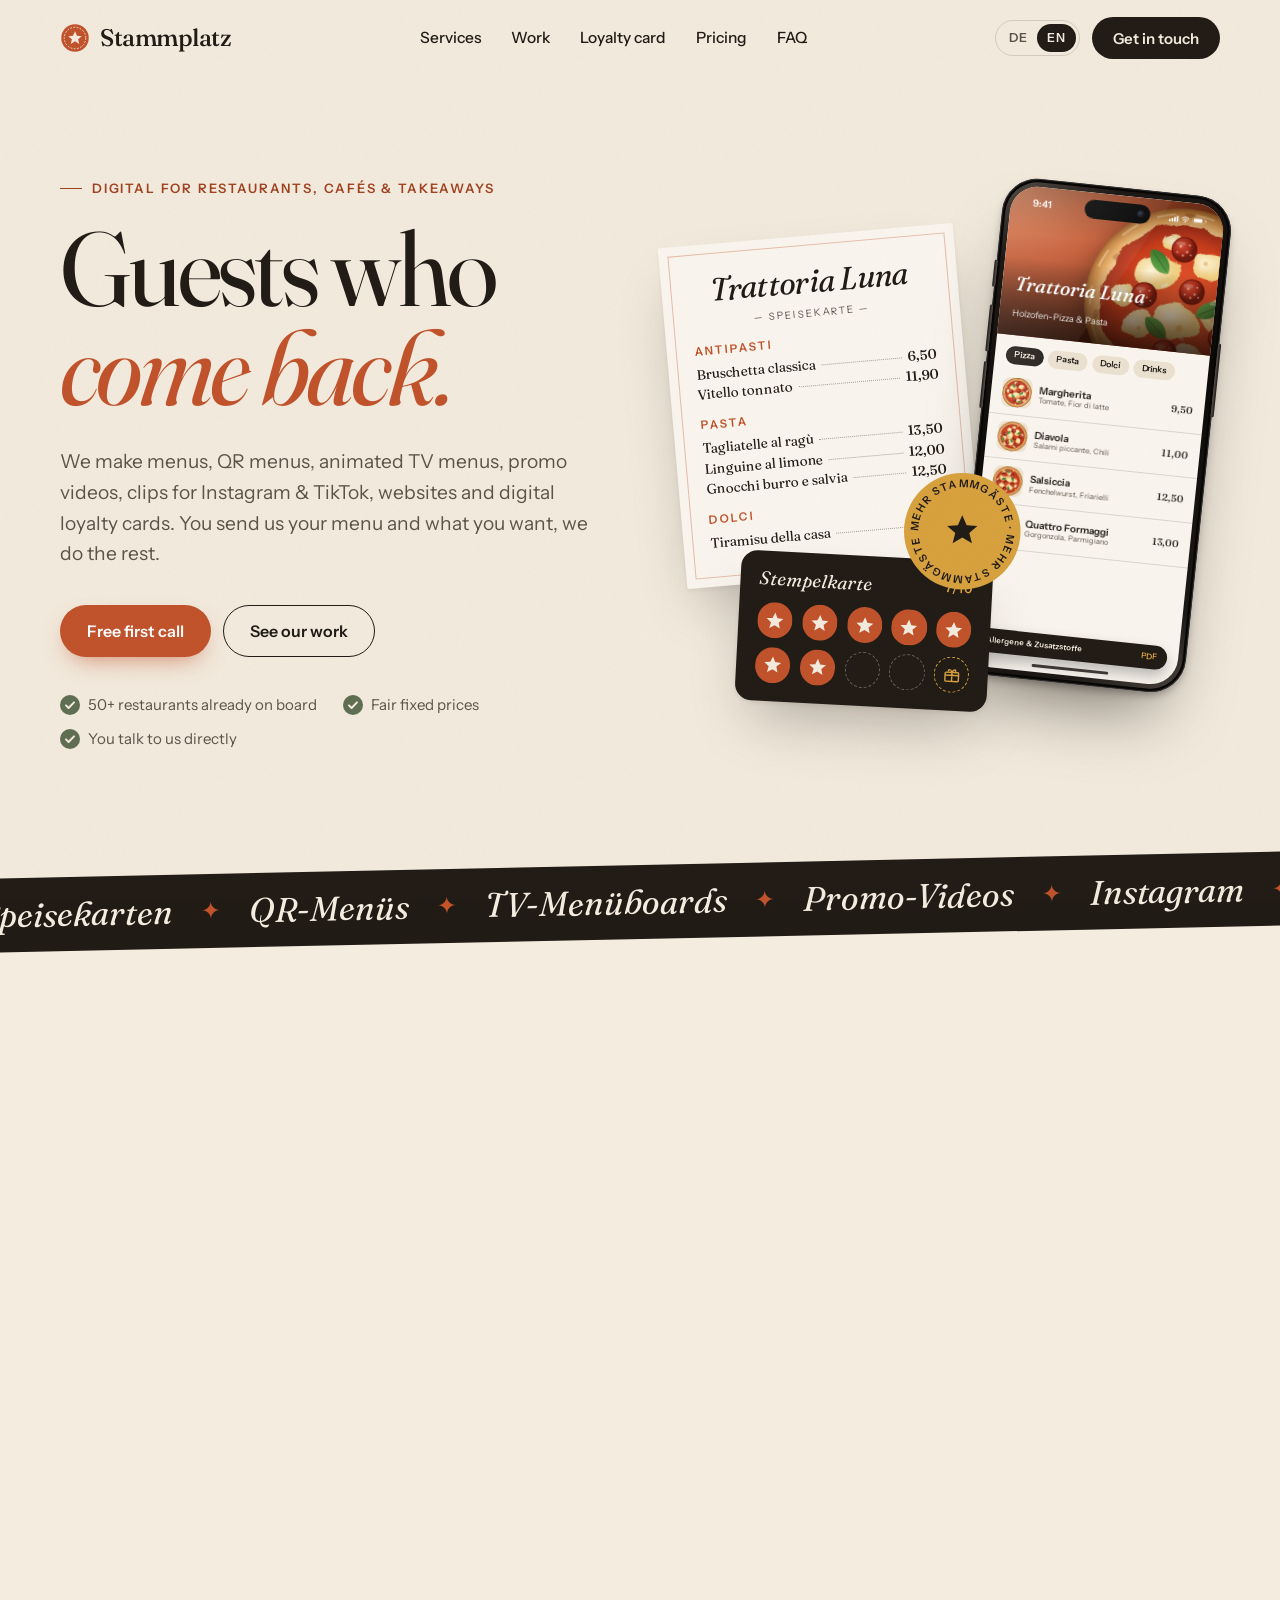
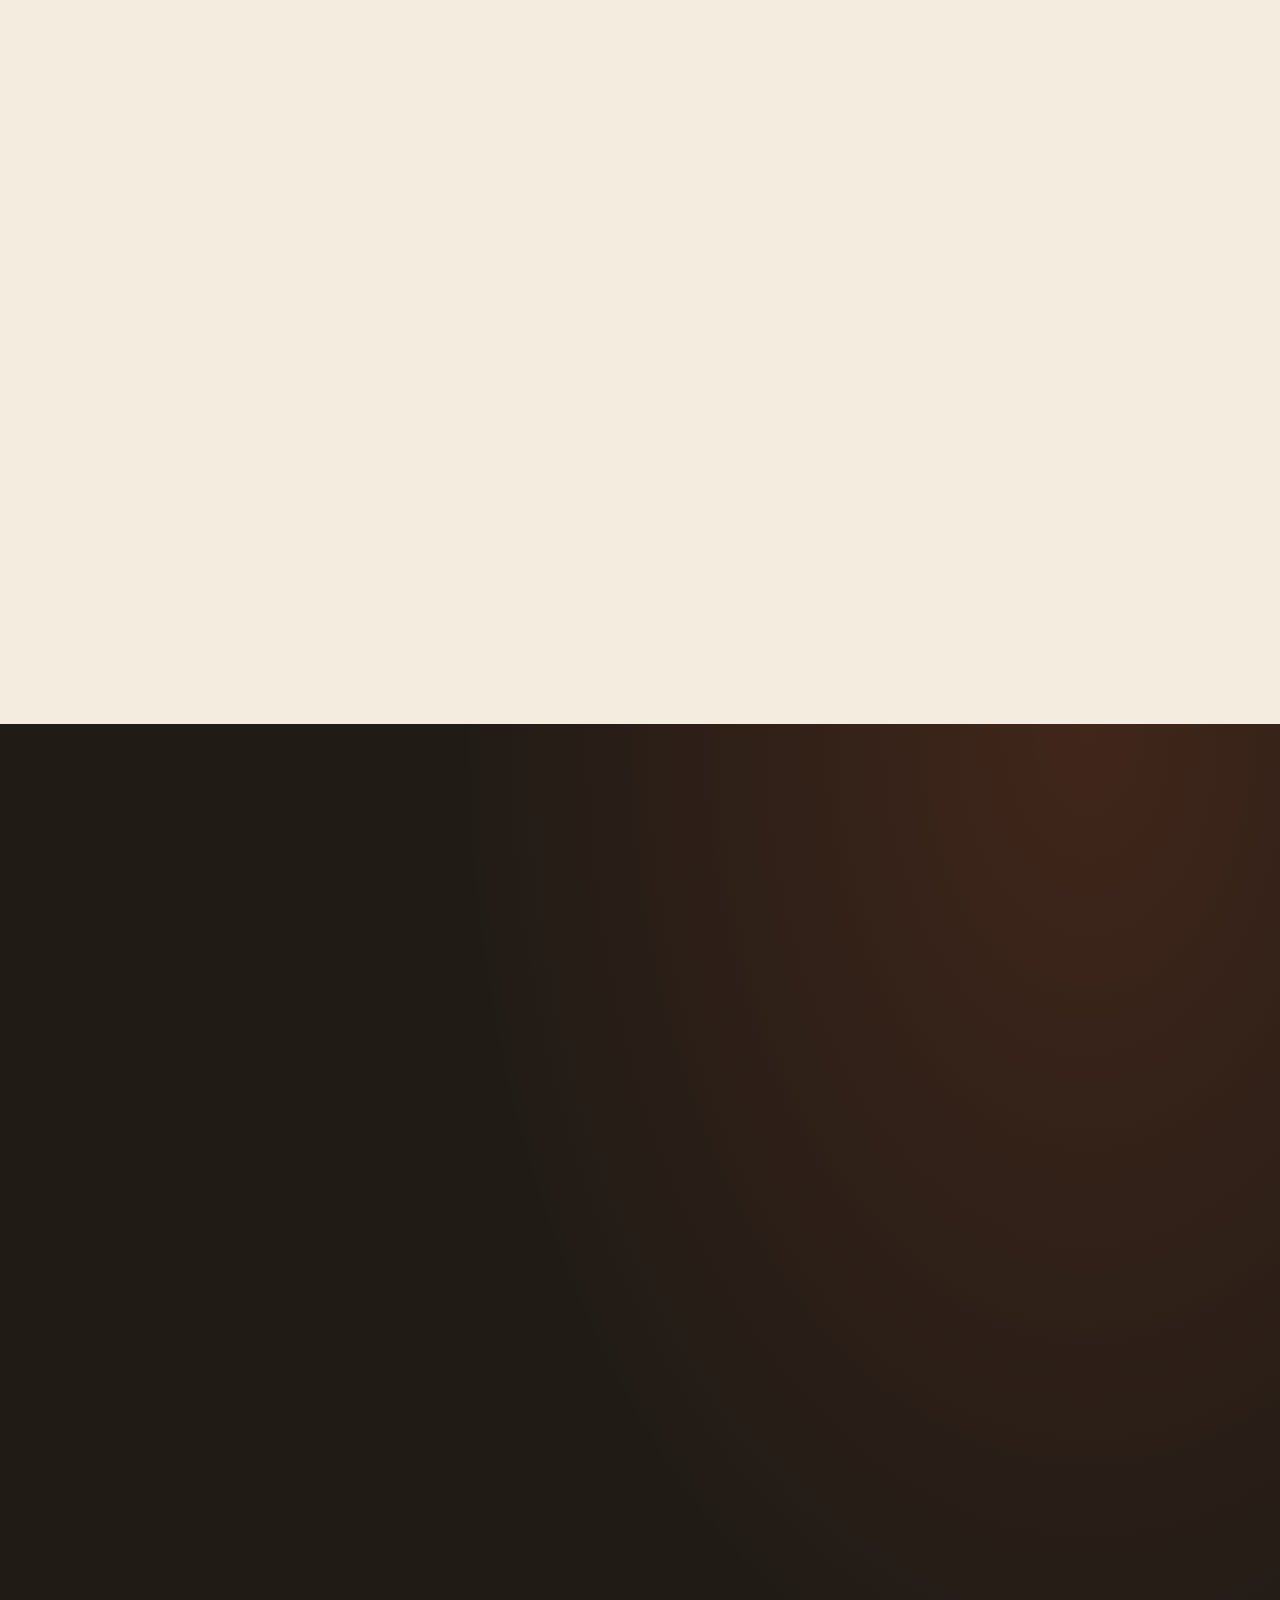
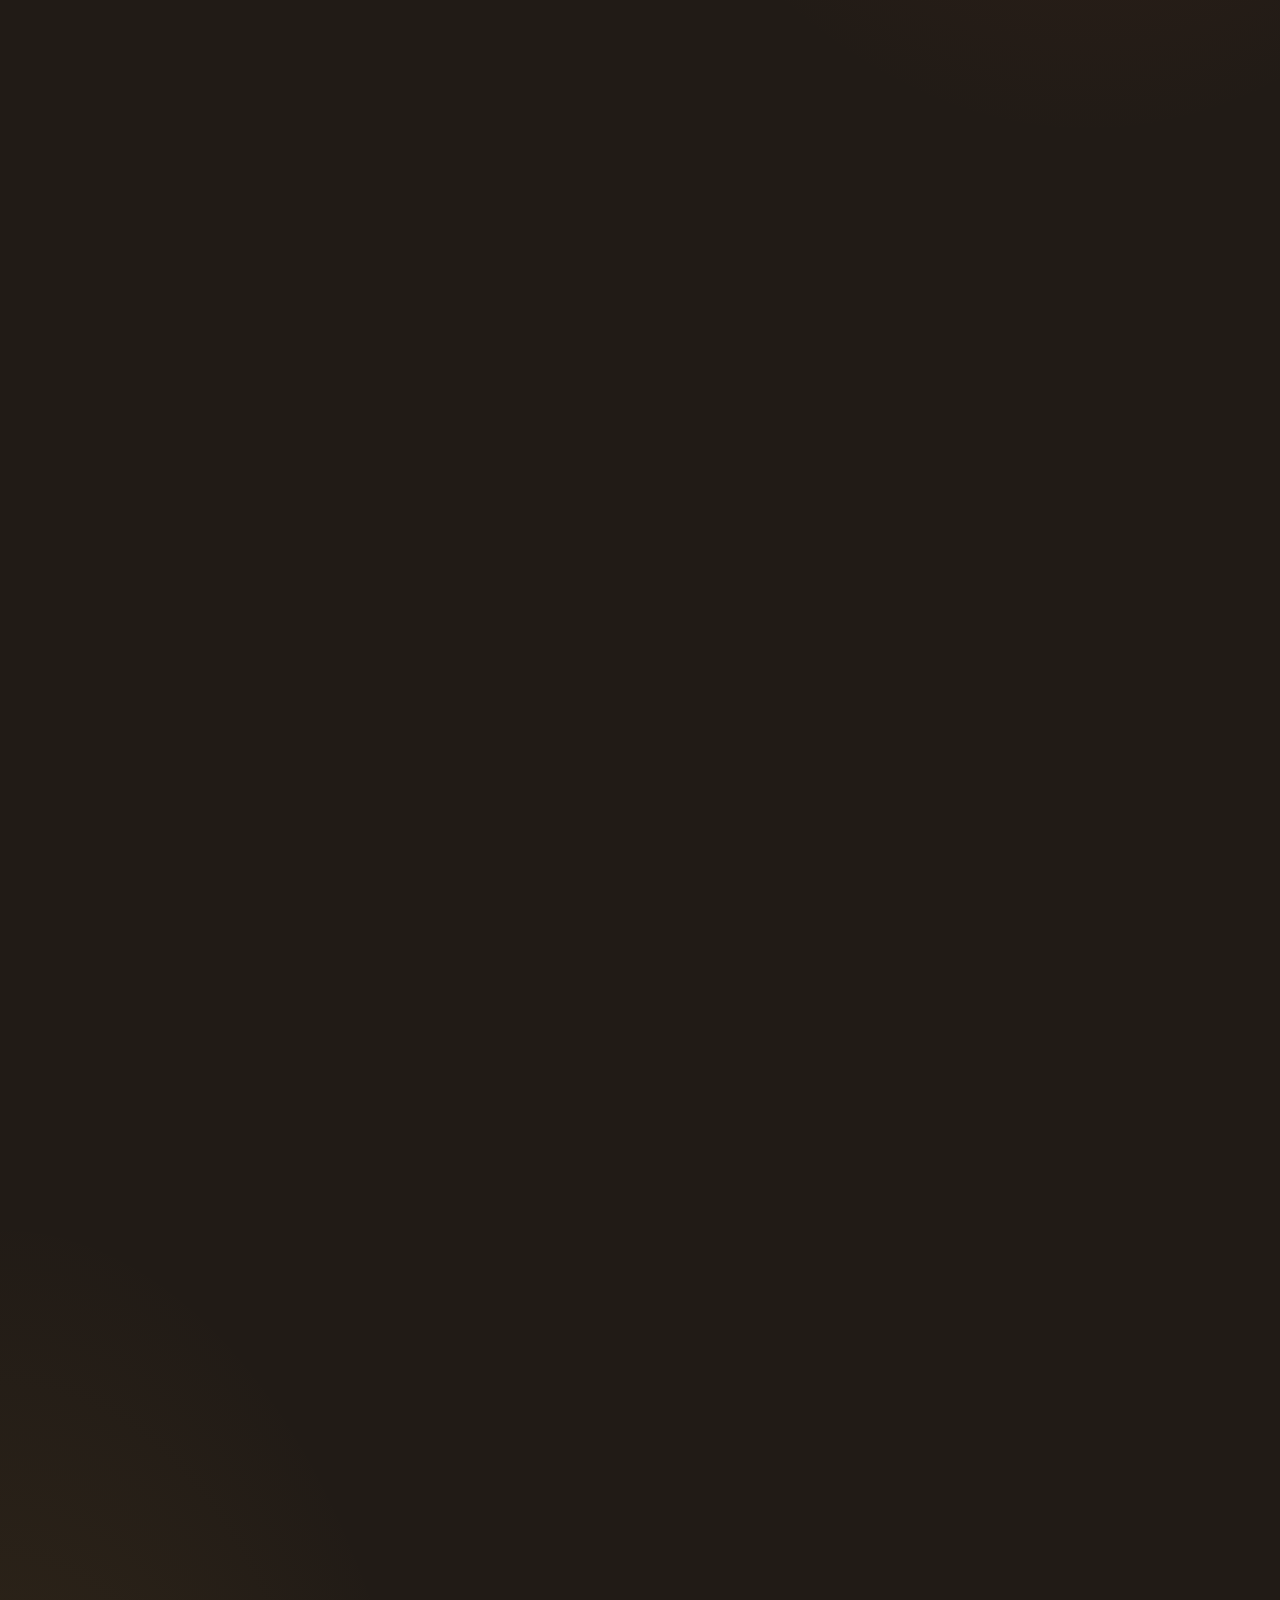
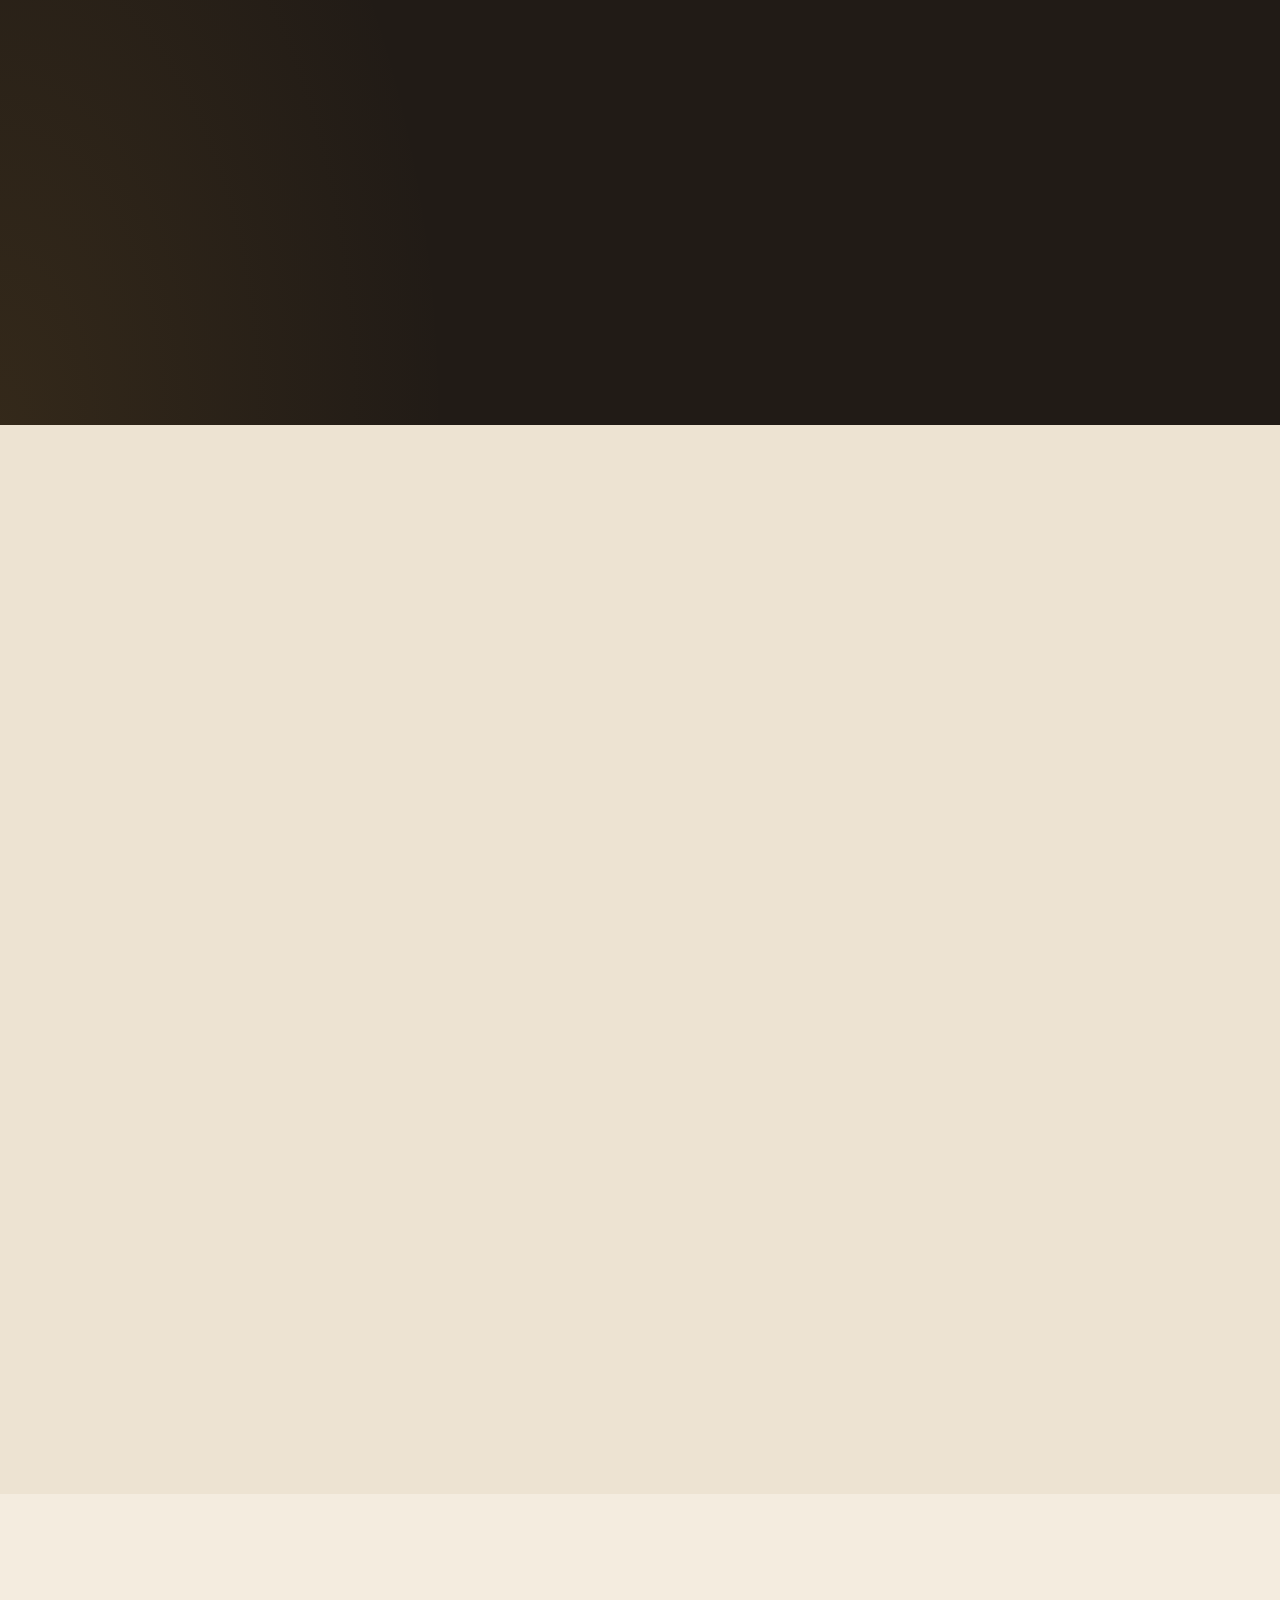
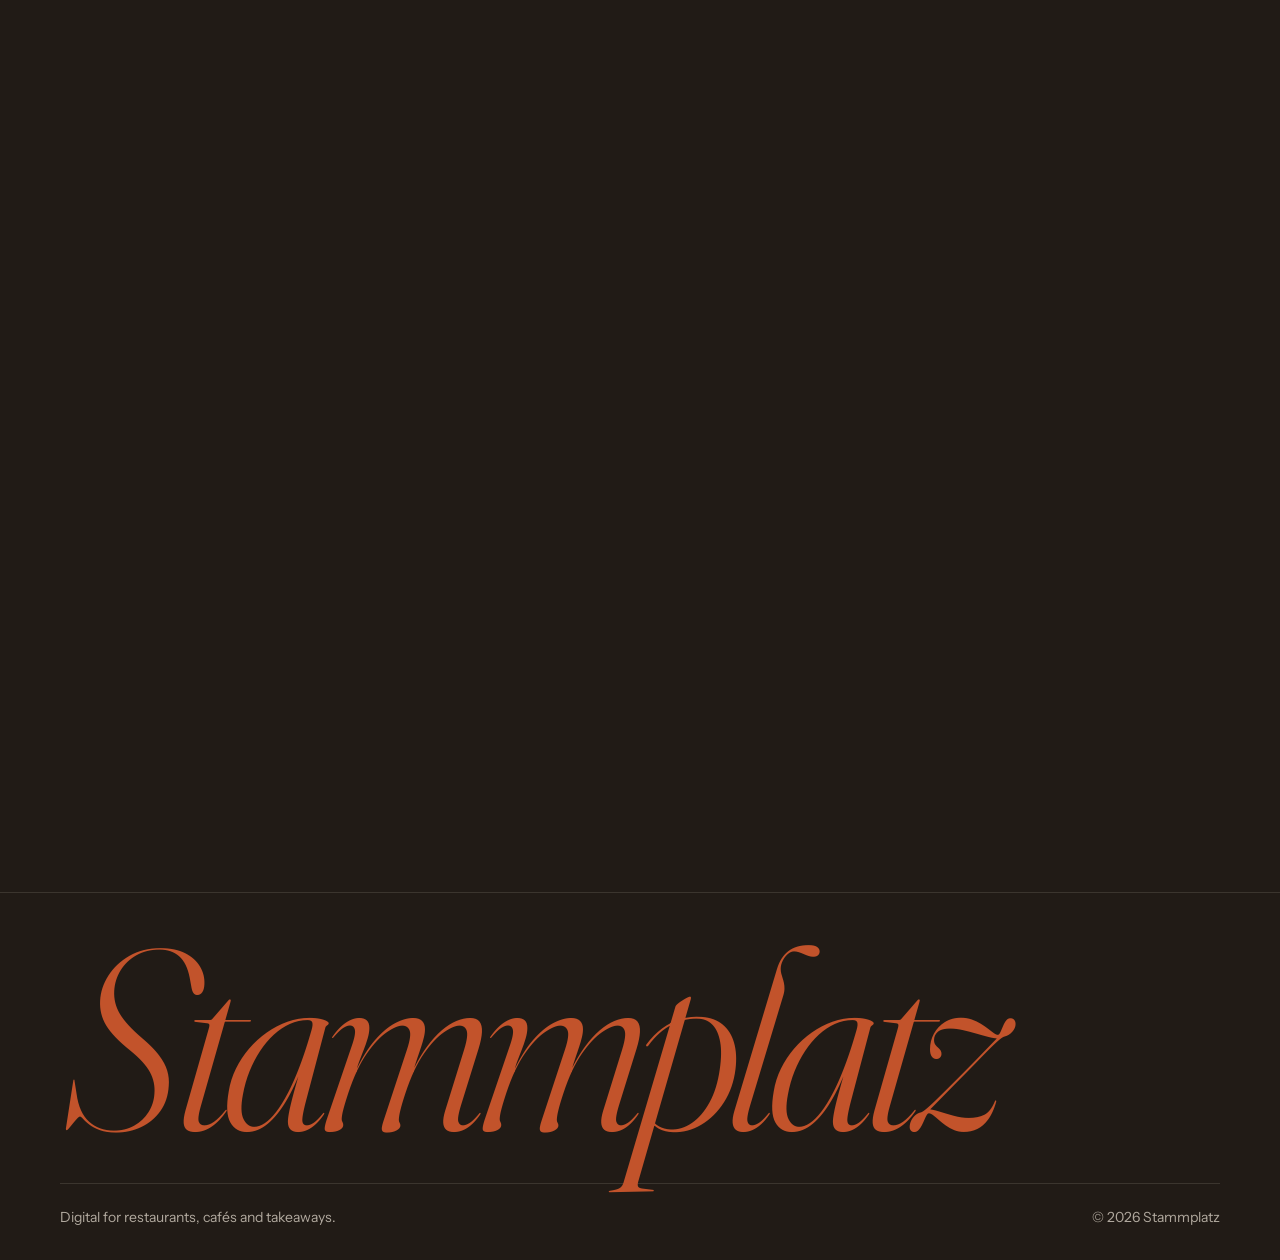
==== index.html @ 1f8fff7c "seite" ====
<!doctype html>
<html lang="de">
<head>
  <meta charset="utf-8">
  <meta name="viewport" content="width=device-width, initial-scale=1">
  <title>Stammplatz – Digitales für Restaurants</title>
  <meta name="description" content="Speisekarten, PDF- und QR-Menüs, animierte TV-Menüs, Promo-Videos, Instagram &amp; TikTok, Websites und digitale Stempelkarten für Restaurants, Cafés und Imbisse. Schon über 50 Restaurants betreut.">
  <meta name="theme-color" content="#F4ECDF">
  <meta property="og:title" content="Stammplatz – Gäste, die wiederkommen.">
  <meta property="og:description" content="Speisekarten, QR-Menüs, TV-Menüboards, Promo-Videos, Instagram &amp; TikTok, Websites und digitale Stempelkarten für Restaurants.">
  <meta property="og:type" content="website">
  <link rel="icon" href="assets/favicon.svg" type="image/svg+xml">
  <!-- Sicherheit: Browser lädt nur Dateien von dieser Seite (+ Formular an FormSubmit) -->
  <meta http-equiv="Content-Security-Policy" content="default-src 'self'; script-src 'self' 'sha256-/x7W7R75k8Roq0WaVRQX9blP4OufE5xbAdzklGxsgpw='; style-src 'self'; font-src 'self'; img-src 'self' data:; media-src 'self'; connect-src https://formsubmit.co; form-action 'self'; base-uri 'self'; object-src 'none'">
  <!-- Schriften liegen auf der eigenen Seite (schneller, keine Verbindung zu Google) -->
  <link rel="preload" href="assets/fonts/fraunces.woff2" as="font" type="font/woff2" crossorigin>
  <link rel="preload" href="assets/fonts/instrument-sans.woff2" as="font" type="font/woff2" crossorigin>
  <link rel="stylesheet" href="css/style.css">
  <script>document.documentElement.classList.add('js');</script>
</head>
<body id="top">

<!-- =========================================================
     GRAFIKEN (Essen, Icons) – einmal definiert, mehrfach benutzt
     ========================================================= -->
<svg width="0" height="0" class="sprite" aria-hidden="true" focusable="false">
  <defs>
    <!-- Pizza -->
    <radialGradient id="pz-crust"><stop offset=".78" stop-color="#F6D29A"/><stop offset=".88" stop-color="#E6A85E"/><stop offset=".96" stop-color="#C47E38"/><stop offset="1" stop-color="#9A5A24"/></radialGradient>
    <radialGradient id="pz-sauce"><stop offset="0" stop-color="#EA5B30"/><stop offset=".8" stop-color="#CC3E1E"/><stop offset="1" stop-color="#A93018"/></radialGradient>
    <radialGradient id="pz-cheese" cx=".4" cy=".35"><stop offset="0" stop-color="#FFF7DC"/><stop offset="1" stop-color="#F3D284"/></radialGradient>
    <radialGradient id="pz-salami" cx=".38" cy=".34"><stop offset="0" stop-color="#D9533A"/><stop offset=".65" stop-color="#AD2C1B"/><stop offset="1" stop-color="#701A0E"/></radialGradient>
    <linearGradient id="pz-basil" x1="0" y1="0" x2="1" y2="1"><stop offset="0" stop-color="#6DB352"/><stop offset="1" stop-color="#2F6B27"/></linearGradient>
    <filter id="melt" x="-15%" y="-15%" width="130%" height="130%"><feTurbulence type="fractalNoise" baseFrequency=".035" numOctaves="2" seed="7"/><feDisplacementMap in="SourceGraphic" scale="14" xChannelSelector="R" yChannelSelector="G"/></filter>
    <filter id="wave" x="-5%" y="-20%" width="110%" height="140%"><feTurbulence type="fractalNoise" baseFrequency=".06 .02" numOctaves="1" seed="3"/><feDisplacementMap in="SourceGraphic" scale="5" xChannelSelector="R" yChannelSelector="G"/></filter>
    <filter id="blur4" x="-20%" y="-50%" width="140%" height="200%"><feGaussianBlur stdDeviation="4"/></filter>
    <g id="pz-sl"><circle r="13" fill="url(#pz-salami)"/><circle r="12.4" fill="none" stroke="#5A1008" stroke-width="1.2" opacity=".5"/><g fill="#F4B8A2" opacity=".85"><circle cx="-4" cy="-3" r="1.4"/><circle cx="3" cy="2" r="1.2"/><circle cx="-1" cy="6" r="1.1"/><circle cx="5" cy="-5" r="1"/><circle cx="-7" cy="3" r="1"/><circle cx="7" cy="5" r=".9"/></g><ellipse cx="-4" cy="-6" rx="5" ry="2" fill="#fff" opacity=".22"/></g>
    <g id="pz-leaf"><path d="M0 0C6-10 22-11 30 0 22 11 6 10 0 0Z" fill="url(#pz-basil)"/><path d="M3 0H27" stroke="#24561E" stroke-width=".9" opacity=".7"/></g>
    <!-- Tiramisu -->
    <radialGradient id="tr-plate"><stop offset="0" stop-color="#FFFFFF"/><stop offset=".7" stop-color="#EFE6D7"/><stop offset="1" stop-color="#D6C8B0"/></radialGradient>
    <linearGradient id="tr-top" x1="0" y1="0" x2="1" y2="0"><stop offset="0" stop-color="#D2E69C"/><stop offset="1" stop-color="#B0CD72"/></linearGradient>
    <linearGradient id="tr-shade" x1="0" y1="0" x2="1" y2="0"><stop offset="0" stop-color="#fff" stop-opacity=".16"/><stop offset=".5" stop-color="#fff" stop-opacity="0"/><stop offset="1" stop-color="#000" stop-opacity=".1"/></linearGradient>
    <clipPath id="tr-front"><polygon points="52,70 150,70 150,142 52,142"/></clipPath>
    <clipPath id="tr-side"><polygon points="150,70 178,52 178,124 150,142"/></clipPath>
    <!-- Burger -->
    <radialGradient id="bg-bun" cx=".4" cy=".3" r=".75"><stop offset="0" stop-color="#F8CC80"/><stop offset=".55" stop-color="#DB9442"/><stop offset="1" stop-color="#A7642A"/></radialGradient>
    <linearGradient id="bg-bunb" x1="0" y1="0" x2="0" y2="1"><stop offset="0" stop-color="#E7A659"/><stop offset="1" stop-color="#B57230"/></linearGradient>
    <radialGradient id="bg-patty" cx=".5" cy=".3" r=".8"><stop offset="0" stop-color="#7E472B"/><stop offset="1" stop-color="#3B1E10"/></radialGradient>
    <linearGradient id="bg-cheese" x1="0" y1="0" x2="0" y2="1"><stop offset="0" stop-color="#FFD24E"/><stop offset="1" stop-color="#F09F1A"/></linearGradient>
    <!-- Cocktail -->
    <linearGradient id="ck-liq" x1="0" y1="0" x2="0" y2="1"><stop offset="0" stop-color="#FFC15A"/><stop offset=".6" stop-color="#F7712A"/><stop offset="1" stop-color="#D9481A"/></linearGradient>
    <linearGradient id="ck-glass" x1="0" y1="0" x2="1" y2="0"><stop offset="0" stop-color="#fff" stop-opacity=".35"/><stop offset=".5" stop-color="#fff" stop-opacity=".06"/><stop offset="1" stop-color="#fff" stop-opacity=".28"/></linearGradient>
  </defs>

  <symbol id="pizza" viewBox="0 0 200 200">
    <circle cx="100" cy="100" r="98" fill="url(#pz-crust)"/>
    <g fill="#7A3B12" opacity=".32"><ellipse cx="30" cy="58" rx="4" ry="2.4" transform="rotate(-40 30 58)"/><ellipse cx="158" cy="36" rx="5" ry="2.6" transform="rotate(40 158 36)"/><ellipse cx="183" cy="112" rx="2.6" ry="5"/><ellipse cx="140" cy="181" rx="5" ry="2.4" transform="rotate(-20 140 181)"/><ellipse cx="52" cy="172" rx="4" ry="2.4" transform="rotate(35 52 172)"/><ellipse cx="15" cy="118" rx="2.4" ry="4.5"/><ellipse cx="100" cy="9" rx="5" ry="2.2"/><ellipse cx="178" cy="70" rx="2.2" ry="3.6"/></g>
    <circle cx="100" cy="100" r="92" fill="none" stroke="#FFE7BD" stroke-opacity=".45" stroke-width="2" stroke-dasharray="18 22" stroke-linecap="round"/>
    <circle cx="100" cy="100" r="81" fill="url(#pz-sauce)" filter="url(#melt)"/>
    <g fill="url(#pz-cheese)" filter="url(#melt)"><ellipse cx="72" cy="70" rx="22" ry="17"/><ellipse cx="126" cy="60" rx="19" ry="15"/><ellipse cx="142" cy="108" rx="21" ry="18"/><ellipse cx="96" cy="118" rx="24" ry="19"/><ellipse cx="58" cy="124" rx="15" ry="14"/><ellipse cx="112" cy="152" rx="18" ry="12"/><ellipse cx="152" cy="146" rx="11" ry="10"/><ellipse cx="88" cy="38" rx="12" ry="9"/><ellipse cx="40" cy="94" rx="10" ry="12"/><ellipse cx="164" cy="80" rx="9" ry="12"/></g>
    <g fill="#E3A247" opacity=".5"><circle cx="77" cy="66" r="4"/><circle cx="134" cy="112" r="3"/><circle cx="101" cy="124" r="3.4"/><circle cx="121" cy="56" r="2.4"/><circle cx="60" cy="128" r="2.2"/></g>
    <use href="#pz-sl" x="62" y="94"/><use href="#pz-sl" x="110" y="86"/><use href="#pz-sl" x="144" y="130"/><use href="#pz-sl" x="88" y="150"/><use href="#pz-sl" x="152" y="72"/><use href="#pz-sl" x="98" y="44"/>
    <use href="#pz-leaf" transform="translate(116 110) rotate(-28)"/><use href="#pz-leaf" transform="translate(66 116) rotate(42)"/><use href="#pz-leaf" transform="translate(140 162) rotate(190)"/><use href="#pz-leaf" transform="translate(84 70) rotate(-130)"/>
    <g fill="#fff" opacity=".35"><ellipse cx="82" cy="82" rx="4" ry="1.6" transform="rotate(-30 82 82)"/><ellipse cx="132" cy="96" rx="3" ry="1.3"/><ellipse cx="104" cy="134" rx="3.4" ry="1.4" transform="rotate(20 104 134)"/><ellipse cx="60" cy="104" rx="2.6" ry="1.1"/></g>
  </symbol>

  <symbol id="tiramisu" viewBox="0 0 220 180">
    <ellipse cx="110" cy="150" rx="102" ry="25" fill="url(#tr-plate)"/>
    <ellipse cx="110" cy="146" rx="80" ry="17" fill="#F7F1E7" stroke="#E0D3BE"/>
    <ellipse cx="118" cy="143" rx="66" ry="9" fill="#3B2416" opacity=".28" filter="url(#blur4)"/>
    <g clip-path="url(#tr-side)"><g transform="matrix(1 -.6429 0 1 0 96.43)" filter="url(#wave)">
      <rect x="140" y="60" width="50" height="20" fill="#9DB862"/><rect x="140" y="80" width="50" height="16" fill="#E6D7BC"/><rect x="140" y="96" width="50" height="14" fill="#9C6533"/><rect x="140" y="110" width="50" height="14" fill="#E6D7BC"/><rect x="140" y="124" width="50" height="13" fill="#8C5829"/><rect x="140" y="137" width="50" height="12" fill="#4A2D1E"/>
    </g></g>
    <polygon points="150,70 178,52 178,124 150,142" fill="#000" opacity=".1"/>
    <g clip-path="url(#tr-front)">
      <g filter="url(#wave)"><rect x="40" y="60" width="122" height="20" fill="#B9D27C"/><rect x="40" y="80" width="122" height="16" fill="#FAF0DC"/><rect x="40" y="96" width="122" height="14" fill="#BC7E41"/><rect x="40" y="110" width="122" height="14" fill="#FAF0DC"/><rect x="40" y="124" width="122" height="13" fill="#AE7038"/><rect x="40" y="137" width="122" height="12" fill="#5B3826"/></g>
      <g fill="#7C4A20" opacity=".45"><ellipse cx="62" cy="103" rx="2" ry="1"/><ellipse cx="84" cy="101" rx="1.6" ry=".9"/><ellipse cx="108" cy="104" rx="2.2" ry="1"/><ellipse cx="132" cy="102" rx="1.6" ry=".9"/><ellipse cx="72" cy="130" rx="2" ry="1"/><ellipse cx="98" cy="131" rx="1.6" ry=".9"/><ellipse cx="124" cy="129" rx="2" ry="1"/><ellipse cx="142" cy="131" rx="1.4" ry=".8"/></g>
      <rect x="52" y="70" width="98" height="72" fill="url(#tr-shade)"/>
    </g>
    <polygon points="52,70 80,52 178,52 150,70" fill="url(#tr-top)"/>
    <path d="M52 70H150L178 52" fill="none" stroke="#E8F3C4" stroke-width="1.2" opacity=".9"/>
    <g>
      <rect x="74" y="62" width="3.4" height="2.2" rx=".6" fill="#6E9A3A" transform="rotate(20 75 63)"/><rect x="88" y="57" width="3" height="2" rx=".6" fill="#8DB64B" transform="rotate(-30 89 58)"/><rect x="96" y="64" width="3.6" height="2.2" rx=".6" fill="#A35D6E" transform="rotate(40 97 65)"/><rect x="104" y="56" width="3" height="2" rx=".6" fill="#6E9A3A"/><rect x="112" y="62" width="3.4" height="2.2" rx=".6" fill="#8DB64B" transform="rotate(60 113 63)"/><rect x="140" y="62" width="3.2" height="2" rx=".6" fill="#6E9A3A" transform="rotate(-20 141 63)"/><rect x="148" y="56" width="3.4" height="2.2" rx=".6" fill="#A35D6E" transform="rotate(25 149 57)"/><rect x="158" y="59" width="3" height="2" rx=".6" fill="#8DB64B"/><rect x="84" y="66" width="2.6" height="1.8" rx=".5" fill="#8DB64B"/><rect x="132" y="66" width="2.8" height="1.8" rx=".5" fill="#6E9A3A" transform="rotate(50 133 67)"/><rect x="164" y="54" width="2.6" height="1.8" rx=".5" fill="#6E9A3A"/>
    </g>
    <path d="M108 56C106 46 116 42 122 33 128 42 138 46 136 56 134 60 110 60 108 56Z" fill="#FFF9EC"/>
    <path d="M112 52C118 48 126 48 132 52M116 45C120 42 124 42 128 45" fill="none" stroke="#EADBC0" stroke-width="1.2"/>
    <ellipse cx="122" cy="36" rx="4.4" ry="2.8" fill="#8FBF4E" transform="rotate(-20 122 36)"/>
    <path d="M134 46c6-8 16-9 19-3-6 6-14 7-19 3z" fill="#4E9A3A"/><path d="M135 46c5-2 10-3 16-3" stroke="#2F6B27" stroke-width=".8" fill="none"/>
  </symbol>

  <symbol id="b-bot" viewBox="0 0 200 180"><path d="M36 130h128a4 4 0 0 1 4 4c0 16-22 26-68 26S32 150 32 134a4 4 0 0 1 4-4z" fill="url(#bg-bunb)"/><path d="M36 129h128a5 5 0 0 1 0 8H36a5 5 0 0 1 0-8z" fill="#F2C887"/></symbol>
  <symbol id="b-patty" viewBox="0 0 200 180"><rect x="30" y="104" width="140" height="28" rx="14" fill="url(#bg-patty)"/><g stroke="#24100A" stroke-width="2" opacity=".35" stroke-linecap="round"><path d="M48 112l8 12M72 110l8 14M96 110l8 14M120 110l8 14M144 112l8 12"/></g><g fill="#A0603A" opacity=".55"><circle cx="60" cy="122" r="1.5"/><circle cx="88" cy="114" r="1.2"/><circle cx="116" cy="124" r="1.4"/><circle cx="138" cy="116" r="1.2"/></g></symbol>
  <symbol id="b-cheese" viewBox="0 0 200 180"><path d="M28 96H172L168 104C162 104 160 108 159 116 158 123 152 123 151 116L149 104H120C115 104 113 110 112 120 111 128 104 128 103 120L101 104H72C66 104 64 108 63 113 62 119 56 119 55 113L53 104H32Z" fill="url(#bg-cheese)"/><path d="M32 97H168" stroke="#FFE59A" stroke-width="2" opacity=".7"/></symbol>
  <symbol id="b-tomato" viewBox="0 0 200 180"><ellipse cx="70" cy="95" rx="32" ry="7.5" fill="#D93A26"/><ellipse cx="70" cy="94" rx="25" ry="5" fill="#EF6247"/><ellipse cx="130" cy="95" rx="32" ry="7.5" fill="#D93A26"/><ellipse cx="130" cy="94" rx="25" ry="5" fill="#EF6247"/><g fill="#F8D68C"><ellipse cx="62" cy="94" rx="2" ry="1"/><ellipse cx="76" cy="93" rx="2" ry="1"/><ellipse cx="124" cy="94" rx="2" ry="1"/><ellipse cx="138" cy="93" rx="2" ry="1"/></g></symbol>
  <symbol id="b-lettuce" viewBox="0 0 200 180"><path d="M30 88q5.5-9 11 0t11 0t11 0t11 0t11 0t11 0t11 0t11 0t11 0t11 0t11 0t11 0t11 0v6q-5.5 7-11 0t-11 0t-11 0t-11 0t-11 0t-11 0t-11 0t-11 0t-11 0t-11 0t-11 0t-11 0t-11 0z" fill="#74B944"/><path d="M32 90q5.5-6 11 0t11 0t11 0t11 0t11 0t11 0t11 0t11 0t11 0t11 0t11 0t11 0" fill="none" stroke="#4C8E29" stroke-width="1.2" opacity=".7"/></symbol>
  <symbol id="b-top" viewBox="0 0 200 180"><path d="M32 82C32 40 62 22 100 22S168 40 168 82c0 5-3 8-8 8H40c-5 0-8-3-8-8z" fill="url(#bg-bun)"/><ellipse cx="76" cy="42" rx="22" ry="8" fill="#fff" opacity=".22" transform="rotate(-18 76 42)"/><g fill="#FFF3D6"><ellipse cx="70" cy="52" rx="2.6" ry="1.4" transform="rotate(30 70 52)"/><ellipse cx="92" cy="38" rx="2.6" ry="1.4" transform="rotate(-20 92 38)"/><ellipse cx="112" cy="46" rx="2.6" ry="1.4" transform="rotate(40 112 46)"/><ellipse cx="132" cy="40" rx="2.6" ry="1.4" transform="rotate(-30 132 40)"/><ellipse cx="150" cy="58" rx="2.6" ry="1.4" transform="rotate(20 150 58)"/><ellipse cx="56" cy="66" rx="2.6" ry="1.4" transform="rotate(-40 56 66)"/><ellipse cx="84" cy="62" rx="2.6" ry="1.4" transform="rotate(10 84 62)"/><ellipse cx="106" cy="30" rx="2.6" ry="1.4"/><ellipse cx="124" cy="62" rx="2.6" ry="1.4" transform="rotate(-15 124 62)"/><ellipse cx="142" cy="74" rx="2.6" ry="1.4" transform="rotate(35 142 74)"/><ellipse cx="100" cy="52" rx="2.6" ry="1.4" transform="rotate(50 100 52)"/><ellipse cx="72" cy="76" rx="2.6" ry="1.4" transform="rotate(-10 72 76)"/></g></symbol>
  <symbol id="food-burger" viewBox="0 0 200 180"><use href="#b-bot"/><use href="#b-patty"/><use href="#b-cheese"/><use href="#b-tomato"/><use href="#b-lettuce"/><use href="#b-top"/></symbol>

  <symbol id="cocktail" viewBox="0 0 160 220">
    <ellipse cx="80" cy="207" rx="36" ry="7" fill="#000" opacity=".28"/>
    <ellipse cx="80" cy="200" rx="30" ry="6" fill="url(#ck-glass)" stroke="#fff" stroke-opacity=".5"/>
    <rect x="77" y="128" width="6" height="72" fill="url(#ck-glass)"/>
    <path d="M34 20Q30 122 80 132Q130 122 126 20" fill="url(#ck-glass)"/>
    <path d="M98 2L76 112" stroke="#F4ECDF" stroke-width="5" stroke-linecap="round"/>
    <path d="M37 58Q36 122 80 128Q124 122 123 58Z" fill="url(#ck-liq)"/>
    <ellipse cx="80" cy="58" rx="43" ry="5" fill="#FFD27A" opacity=".9"/>
    <g fill="#fff" opacity=".3"><rect x="50" y="66" width="22" height="20" rx="4" transform="rotate(-12 61 76)"/><rect x="82" y="72" width="22" height="20" rx="4" transform="rotate(14 93 82)"/><rect x="62" y="94" width="20" height="18" rx="4" transform="rotate(6 72 103)"/></g>
    <path d="M44 30Q42 100 62 118" stroke="#fff" stroke-opacity=".55" stroke-width="3" fill="none" stroke-linecap="round"/>
    <path d="M34 20Q30 122 80 132Q130 122 126 20" fill="none" stroke="#fff" stroke-opacity=".5" stroke-width="1.8"/>
    <ellipse cx="80" cy="20" rx="46" ry="6" fill="none" stroke="#fff" stroke-opacity=".6" stroke-width="1.5"/>
    <g transform="translate(120 24)"><circle r="18" fill="#EE7A1F"/><circle r="15" fill="#FFB547"/><path d="M0-15V15M-15 0H15M-10.6-10.6L10.6 10.6M10.6-10.6L-10.6 10.6" stroke="#F59A2E" stroke-width="1.4"/><circle r="2.4" fill="#FFE0A0"/></g>
  </symbol>

  <symbol id="sb-icons" viewBox="0 0 68 12">
    <rect x="0" y="8" width="3" height="4" rx=".8"/><rect x="4.5" y="6" width="3" height="6" rx=".8"/><rect x="9" y="3.5" width="3" height="8.5" rx=".8"/><rect x="13.5" y="1" width="3" height="11" rx=".8"/>
    <path d="M23 4.6a9 9 0 0 1 12 0M25.3 7.3a5.6 5.6 0 0 1 7.4 0" stroke="currentColor" stroke-width="1.7" fill="none" stroke-linecap="round"/><circle cx="29" cy="10.2" r="1.4"/>
    <rect x="42" y="1" width="22" height="10" rx="3" fill="none" stroke="currentColor" stroke-opacity=".45"/><rect x="44" y="3" width="15" height="6" rx="1.5"/><rect x="65" y="4" width="1.8" height="4" rx=".8" fill-opacity=".45"/>
  </symbol>
  <symbol id="qr" viewBox="0 0 21 21">
    <path fill-rule="evenodd" d="M0 0h7v7H0zM1 1v5h5V1zM2 2h3v3H2zM14 0h7v7h-7zM15 1v5h5V1zM16 2h3v3h-3zM0 14h7v7H0zM1 15v5h5v-5zM2 16h3v3H2z"/>
    <path d="M8 0h1v1H8zM10 0h1v1h-1zM12 0h1v1h-1zM9 1h1v1H9zM11 1h1v1h-1zM8 2h2v1H8zM12 2h1v1h-1zM10 3h1v1h-1zM8 4h1v1H8zM11 4h2v1h-2zM9 5h1v1H9zM10 6h1v1h-1zM12 6h1v1h-1zM0 8h1v1H0zM2 8h2v1H2zM5 8h1v1H5zM7 8h1v1H7zM9 8h2v1H9zM13 8h1v1h-1zM15 8h2v1h-2zM19 8h2v1h-2zM1 9h1v1H1zM4 9h1v1H4zM6 9h1v1H6zM8 9h1v1H8zM11 9h2v1h-2zM14 9h1v1h-1zM17 9h1v1h-1zM20 9h1v1h-1zM0 10h1v1H0zM2 10h1v1H2zM5 10h1v1H5zM9 10h2v1H9zM13 10h1v1h-1zM15 10h1v1h-1zM18 10h2v1h-2zM1 11h1v1H1zM3 11h2v1H3zM7 11h2v1H7zM11 11h1v1h-1zM14 11h1v1h-1zM16 11h2v1h-2zM20 11h1v1h-1zM0 12h1v1H0zM2 12h1v1H2zM5 12h2v1H5zM9 12h1v1H9zM12 12h2v1h-2zM15 12h1v1h-1zM18 12h1v1h-1zM8 13h1v1H8zM10 13h2v1h-2zM14 13h1v1h-1zM16 13h1v1h-1zM19 13h2v1h-2zM9 14h1v1H9zM12 14h2v1h-2zM15 14h1v1h-1zM17 14h2v1h-2zM8 15h1v1H8zM10 15h1v1h-1zM14 15h1v1h-1zM16 15h1v1h-1zM19 15h1v1h-1zM9 16h1v1H9zM11 16h2v1h-2zM15 16h1v1h-1zM17 16h2v1h-2zM20 16h1v1h-1zM8 17h1v1H8zM10 17h1v1h-1zM13 17h2v1h-2zM16 17h1v1h-1zM19 17h1v1h-1zM9 18h1v1H9zM11 18h2v1h-2zM15 18h1v1h-1zM17 18h2v1h-2zM20 18h1v1h-1zM8 19h1v1H8zM10 19h1v1h-1zM13 19h1v1h-1zM16 19h1v1h-1zM19 19h1v1h-1zM9 20h1v1H9zM11 20h2v1h-2zM14 20h2v1h-2zM17 20h1v1h-1zM20 20h1v1h-1z"/>
  </symbol>
</svg>

<!-- ============ HEADER ============ -->
<header class="site-header" id="header">
  <div class="container header-inner">
    <a class="logo" href="#top" aria-label="Stammplatz – Startseite">
      <svg class="logo-mark" viewBox="0 0 24 24" aria-hidden="true"><circle cx="12" cy="12" r="11" fill="currentColor"/><circle cx="12" cy="12" r="8.6" fill="none" stroke="#F4ECDF" stroke-width=".7" stroke-dasharray="1.4 1.2"/><polygon points="12,6.6 13.6,10.2 17.4,10.5 14.5,12.9 15.4,16.7 12,14.6 8.6,16.7 9.5,12.9 6.6,10.5 10.4,10.2" fill="#F4ECDF"/></svg>
      <span>Stammplatz</span>
    </a>

    <nav class="nav" id="nav" aria-label="Hauptnavigation">
      <a href="#leistungen" data-i18n="nav.services">Leistungen</a>
      <a href="#arbeiten" data-i18n="nav.work">Arbeiten</a>
      <a href="#stempelkarte" data-i18n="nav.stamp">Stempelkarte</a>
      <a href="#pakete" data-i18n="nav.pricing">Preise</a>
      <a href="#faq" data-i18n="nav.faq">FAQ</a>
      <a href="#kontakt" class="nav-cta-mobile" data-i18n="nav.contact">Kontakt</a>
    </nav>

    <div class="header-actions">
      <div class="lang" role="group" aria-label="Sprache / Language">
        <button type="button" data-lang="de" aria-pressed="true">DE</button>
        <button type="button" data-lang="en" aria-pressed="false">EN</button>
      </div>
      <a href="#kontakt" class="btn btn-small btn-ink header-cta" data-i18n="nav.cta">Anfragen</a>
      <button class="burger" id="burger" type="button" aria-label="Menü öffnen" aria-expanded="false" aria-controls="nav">
        <span></span><span></span>
      </button>
    </div>
  </div>
</header>

<main>

<!-- ============ HERO ============ -->
<section class="hero">
  <div class="container hero-grid">
    <div class="hero-copy">
      <p class="eyebrow reveal" data-i18n="hero.eyebrow">Digitales für Restaurants, Cafés &amp; Imbisse</p>
      <h1 class="reveal" data-i18n="hero.title">Gäste, die <em>wiederkommen.</em></h1>
      <p class="lead reveal" data-i18n="hero.lead">Wir machen Speisekarten, QR-Menüs, animierte TV-Menüs, Promo-Videos, Clips für Instagram &amp; TikTok, Websites und digitale Stempelkarten. Sie schicken uns Ihre Karte und Ihre Wünsche, wir erledigen den Rest.</p>
      <div class="hero-ctas reveal">
        <a href="#kontakt" class="btn btn-primary" data-i18n="hero.cta1">Kostenloses Erstgespräch</a>
        <a href="#arbeiten" class="btn btn-ghost" data-i18n="hero.cta2">Arbeiten ansehen</a>
      </div>
      <ul class="trust reveal">
        <li data-i18n="hero.t1">Schon 50+ Restaurants betreut</li>
        <li data-i18n="hero.t2">Faire Festpreise</li>
        <li data-i18n="hero.t3">Sie sprechen direkt mit uns</li>
      </ul>
    </div>

    <div class="hero-visual reveal" aria-hidden="true">
      <!-- Paper menu -->
      <div class="hv-menu float-a">
        <p class="hv-menu-name">Trattoria Luna</p>
        <p class="hv-menu-sub">— Speisekarte —</p>
        <p class="hv-menu-sec">Antipasti</p>
        <p class="hv-row"><span>Bruschetta classica</span><i></i><b>6,50</b></p>
        <p class="hv-row"><span>Vitello tonnato</span><i></i><b>11,90</b></p>
        <p class="hv-menu-sec">Pasta</p>
        <p class="hv-row"><span>Tagliatelle al ragù</span><i></i><b>13,50</b></p>
        <p class="hv-row"><span>Linguine al limone</span><i></i><b>12,00</b></p>
        <p class="hv-row"><span>Gnocchi burro e salvia</span><i></i><b>12,50</b></p>
        <p class="hv-menu-sec">Dolci</p>
        <p class="hv-row"><span>Tiramisu della casa</span><i></i><b>6,90</b></p>
      </div>

      <!-- Phone: QR menu -->
      <div class="device hv-phone float-b">
        <div class="device-body">
          <i class="db db-a"></i><i class="db db-v1"></i><i class="db db-v2"></i><i class="db db-p"></i>
          <div class="device-screen">
            <span class="device-island"></span>
            <div class="sb sb-light"><span>9:41</span><svg><use href="#sb-icons"/></svg></div>
            <div class="qr-hero">
              <svg class="qr-pizza"><use href="#pizza"/></svg>
              <div class="qr-hero-txt"><b>Trattoria Luna</b><small>Holzofen-Pizza &amp; Pasta</small></div>
            </div>
            <div class="qr-chips"><span class="on">Pizza</span><span>Pasta</span><span>Dolci</span><span>Drinks</span></div>
            <div class="qr-item"><span class="qr-thumb"><svg><use href="#pizza"/></svg></span><span class="qr-txt"><b>Margherita</b><small>Tomate, Fior di latte</small></span><span class="qr-price">9,50</span></div>
            <div class="qr-item"><span class="qr-thumb r2"><svg><use href="#pizza"/></svg></span><span class="qr-txt"><b>Diavola</b><small>Salami piccante, Chili</small></span><span class="qr-price">11,00</span></div>
            <div class="qr-item"><span class="qr-thumb r3"><svg><use href="#pizza"/></svg></span><span class="qr-txt"><b>Salsiccia</b><small>Fenchelwurst, Friarielli</small></span><span class="qr-price">12,50</span></div>
            <div class="qr-item"><span class="qr-thumb r4"><svg><use href="#pizza"/></svg></span><span class="qr-txt"><b>Quattro Formaggi</b><small>Gorgonzola, Parmigiano</small></span><span class="qr-price">13,00</span></div>
            <div class="qr-bar"><span>Allergene &amp; Zusatzstoffe</span><span>PDF</span></div>
            <span class="device-home"></span>
          </div>
        </div>
      </div>

      <!-- Stamp card -->
      <div class="hv-stamp float-c">
        <div class="hv-stamp-top"><span>Stempelkarte</span><span>7/10</span></div>
        <div class="hv-stamp-grid">
          <i class="on"></i><i class="on"></i><i class="on"></i><i class="on"></i><i class="on"></i>
          <i class="on"></i><i class="on"></i><i></i><i></i><i class="gift"></i>
        </div>
      </div>

      <!-- Rotating badge -->
      <svg class="hv-badge" viewBox="0 0 120 120">
        <defs><path id="circ" d="M60,60 m-44,0 a44,44 0 1,1 88,0 a44,44 0 1,1 -88,0"/></defs>
        <circle cx="60" cy="60" r="58" class="hv-badge-bg"/>
        <text><textPath href="#circ">MEHR STAMMGÄSTE · MEHR STAMMGÄSTE · </textPath></text>
        <polygon points="60,44 64.4,54 75,54.8 67,61.6 69.6,72 60,66.2 50.4,72 53,61.6 45,54.8 55.6,54" class="hv-badge-star"/>
      </svg>
    </div>
  </div>
</section>

<!-- ============ MARQUEE ============ -->
<div class="marquee-wrap" aria-hidden="true">
<div class="marquee">
  <div class="marquee-track">
    <span>Speisekarten</span><span>✦</span><span>QR-Menüs</span><span>✦</span><span>TV-Menüboards</span><span>✦</span><span>Promo-Videos</span><span>✦</span><span>Instagram</span><span>✦</span><span>TikTok</span><span>✦</span><span>Websites</span><span>✦</span><span>Stempelkarten</span><span>✦</span>
    <span>Speisekarten</span><span>✦</span><span>QR-Menüs</span><span>✦</span><span>TV-Menüboards</span><span>✦</span><span>Promo-Videos</span><span>✦</span><span>Instagram</span><span>✦</span><span>TikTok</span><span>✦</span><span>Websites</span><span>✦</span><span>Stempelkarten</span><span>✦</span>
  </div>
</div>
</div>

<!-- ============ ZAHLEN ============ -->
<section class="stats" aria-label="Stammplatz in Zahlen">
  <div class="container stats-grid">
    <div class="stat stat-main reveal">
      <p class="stat-num"><span class="count" data-to="50">50</span><span class="stat-plus">+</span></p>
      <p class="stat-label" data-i18n="st.1">Restaurants haben wir schon digital gemacht</p>
    </div>
    <div class="stat reveal">
      <p class="stat-num">24<small>h</small></p>
      <p class="stat-label" data-i18n="st.2">bis zur Antwort auf Ihre Anfrage</p>
    </div>
    <div class="stat reveal">
      <p class="stat-num">5<small data-i18n="st.days">Tage</small></p>
      <p class="stat-label" data-i18n="st.3">bis Ihre neue Speisekarte fertig ist</p>
    </div>
    <div class="stat reveal">
      <p class="stat-num">1</p>
      <p class="stat-label" data-i18n="st.4">Ansprechpartner für alles</p>
    </div>
  </div>
</section>

<!-- ============ OHNE / MIT UNS ============ -->
<section class="section" id="unterschied">
  <div class="container">
    <div class="section-head">
      <p class="eyebrow reveal" data-i18n="cmp.eyebrow">Der Unterschied</p>
      <h2 class="reveal" data-i18n="cmp.title">Was sich <em>für Sie ändert.</em></h2>
    </div>
    <div class="compare">
      <article class="cmp reveal">
        <h3 data-i18n="cmp.1.t">Neue Preise</h3>
        <div class="cmp-row cmp-without">
          <span class="cmp-ic"><svg viewBox="0 0 24 24" aria-hidden="true"><path d="M7 7l10 10M17 7L7 17"/></svg></span>
          <div><span class="cmp-tag" data-i18n="cmp.without">Ohne uns</span><p data-i18n="cmp.1.a">Alle Karten neu drucken und bis dahin mit dem Kuli korrigieren.</p></div>
        </div>
        <div class="cmp-row cmp-with">
          <span class="cmp-ic"><svg class="draw" viewBox="0 0 24 24" aria-hidden="true"><path d="M5 12.5l4.5 4.5L19 7.5"/></svg></span>
          <div><span class="cmp-tag" data-i18n="cmp.with">Mit uns</span><p data-i18n="cmp.1.b">Sie schreiben uns kurz, wir ändern das Online-Menü. Neu drucken müssen Sie nichts.</p></div>
        </div>
      </article>
      <article class="cmp reveal">
        <h3 data-i18n="cmp.2.t">Stammgäste</h3>
        <div class="cmp-row cmp-without">
          <span class="cmp-ic"><svg viewBox="0 0 24 24" aria-hidden="true"><path d="M7 7l10 10M17 7L7 17"/></svg></span>
          <div><span class="cmp-tag" data-i18n="cmp.without">Ohne uns</span><p data-i18n="cmp.2.a">Gäste kommen einmal, und Sie wissen nicht, ob sie wiederkommen.</p></div>
        </div>
        <div class="cmp-row cmp-with">
          <span class="cmp-ic"><svg class="draw" viewBox="0 0 24 24" aria-hidden="true"><path d="M5 12.5l4.5 4.5L19 7.5"/></svg></span>
          <div><span class="cmp-tag" data-i18n="cmp.with">Mit uns</span><p data-i18n="cmp.2.b">Die Stempelkarte ist auf dem Handy des Gastes. Wer länger nicht da war, bekommt eine Nachricht.</p></div>
        </div>
      </article>
      <article class="cmp reveal">
        <h3 data-i18n="cmp.3.t">Telefon</h3>
        <div class="cmp-row cmp-without">
          <span class="cmp-ic"><svg viewBox="0 0 24 24" aria-hidden="true"><path d="M7 7l10 10M17 7L7 17"/></svg></span>
          <div><span class="cmp-tag" data-i18n="cmp.without">Ohne uns</span><p data-i18n="cmp.3.a">Es klingelt, während Sie am Herd stehen. Der Anrufer legt auf.</p></div>
        </div>
        <div class="cmp-row cmp-with">
          <span class="cmp-ic"><svg class="draw" viewBox="0 0 24 24" aria-hidden="true"><path d="M5 12.5l4.5 4.5L19 7.5"/></svg></span>
          <div><span class="cmp-tag" data-i18n="cmp.with">Mit uns</span><p data-i18n="cmp.3.b">Der Telefon-Assistent geht ran und beantwortet die Frage für Sie.</p></div>
        </div>
      </article>
    </div>
  </div>
</section>

<!-- ============ SERVICES ============ -->
<section class="section" id="leistungen">
  <div class="container">
    <div class="section-head">
      <p class="eyebrow reveal" data-i18n="svc.eyebrow">Leistungen</p>
      <h2 class="reveal" data-i18n="svc.title">Alles für Ihr Restaurant <em>aus einer Hand.</em></h2>
      <p class="section-lead reveal" data-i18n="svc.lead">Ein Ansprechpartner für Karte, TV-Menü, Website und Social Media. Alles bekommt denselben Look.</p>
    </div>

    <div class="services">
      <article class="service reveal">
        <div class="service-top"><span class="icon"><svg viewBox="0 0 24 24"><rect x="5" y="3" width="14" height="18" rx="2"/><path d="M8.5 8h7M8.5 12h7M8.5 16h4"/></svg></span><span class="num">01</span></div>
        <h3 data-i18n="svc.1.t">Speisekarte &amp; PDF</h3>
        <p data-i18n="svc.1.d">Klares Layout, gut lesbare Schrift, Allergene gekennzeichnet. Sie bekommen die Karte druckfertig und als PDF für Website &amp; WhatsApp.</p>
        <ul class="tags"><li data-i18n="svc.1.a">Druck</li><li>PDF</li><li data-i18n="svc.1.b">Allergene</li></ul>
      </article>

      <article class="service reveal">
        <div class="service-top"><span class="icon"><svg viewBox="0 0 24 24"><rect x="3.5" y="3.5" width="6.5" height="6.5" rx="1"/><rect x="14" y="3.5" width="6.5" height="6.5" rx="1"/><rect x="3.5" y="14" width="6.5" height="6.5" rx="1"/><path d="M14 14h2.5v2.5H14zM18 18h2.5v2.5H18zM18 14h2.5M14 20.5h2"/></svg></span><span class="num">02</span></div>
        <h3 data-i18n="svc.2.t">QR-Code-Menü</h3>
        <p data-i18n="svc.2.d">Gäste scannen den Code am Tisch und sehen Ihre Speisekarte auf dem Handy, ohne App. Ändert sich ein Preis, schreiben Sie uns, und wir ändern ihn.</p>
        <ul class="tags"><li data-i18n="svc.2.a">Tischaufsteller</li><li data-i18n="svc.2.b">Ohne App</li></ul>
      </article>

      <article class="service reveal">
        <div class="service-top"><span class="icon"><svg viewBox="0 0 24 24"><rect x="2.5" y="4" width="19" height="13" rx="2"/><path d="M8 21h8M12 17v4"/><path d="M10.3 8.3v4.6l3.9-2.3z" fill="currentColor" stroke="none"/></svg></span><span class="num">03</span></div>
        <h3 data-i18n="svc.3.t">Animiertes TV-Menü</h3>
        <p data-i18n="svc.3.d">Ein bewegtes Menü für den Bildschirm über der Theke, mit Tagesgerichten, Angeboten oder Happy Hour. Die Gäste sehen es schon beim Anstehen.</p>
        <ul class="tags"><li>Animation</li><li>Full HD / 4K</li></ul>
      </article>

      <article class="service reveal">
        <div class="service-top"><span class="icon"><svg viewBox="0 0 24 24"><rect x="6" y="2.5" width="12" height="19" rx="2.5"/><path d="M10.5 9.2v5.6l4.6-2.8z" fill="currentColor" stroke="none"/><path d="M2.5 8v8M21.5 8v8"/></svg></span><span class="num">04</span></div>
        <h3 data-i18n="svc.4.t">Promo-Videos &amp; Animationen</h3>
        <p data-i18n="svc.4.d">Rabatt-Aktionen, Happy Hour, das neue Gericht der Woche: kurze, bewegte Clips für Ihren Bildschirm, Instagram, TikTok und den WhatsApp-Status.</p>
        <ul class="tags"><li>Reels</li><li>Stories</li><li data-i18n="svc.4.a">Rabatte</li></ul>
      </article>

      <article class="service reveal">
        <div class="service-top"><span class="icon"><svg viewBox="0 0 24 24"><rect x="3" y="3" width="18" height="18" rx="5.5"/><circle cx="12" cy="12" r="4.2"/><circle cx="17.2" cy="6.8" r=".9" fill="currentColor"/></svg></span><span class="num">05</span></div>
        <span class="ribbon ribbon-new" data-i18n="svc.soc.r">Neu</span>
        <h3 data-i18n="svc.soc.t">Instagram &amp; TikTok</h3>
        <p data-i18n="svc.soc.d">Wir planen, filmen und posten regelmäßig Reels, Stories und Beiträge für Ihr Restaurant, passend zu Ihrer Karte und Ihrem Stil.</p>
        <ul class="tags"><li>Instagram</li><li>TikTok</li><li data-i18n="svc.soc.a">Monatsabo</li></ul>
      </article>

      <article class="service reveal">
        <div class="service-top"><span class="icon"><svg viewBox="0 0 24 24"><rect x="3" y="4" width="18" height="16" rx="2"/><path d="M3 9h18"/><circle cx="6" cy="6.5" r=".6" fill="currentColor"/><circle cx="8" cy="6.5" r=".6" fill="currentColor"/><path d="M7 13h6M7 16h4"/></svg></span><span class="num">06</span></div>
        <h3 data-i18n="svc.web.t">Restaurant-Website</h3>
        <p data-i18n="svc.web.d">Speisekarte, Öffnungszeiten, Anfahrt und Reservierung auf einer Seite, gebaut fürs Handy. So finden Gäste Sie auch über Google.</p>
        <ul class="tags"><li data-i18n="svc.web.a">Mobil</li><li>Google</li><li data-i18n="svc.web.b">DSGVO</li></ul>
      </article>

      <article class="service reveal">
        <div class="service-top"><span class="icon"><svg viewBox="0 0 24 24"><path d="M12 21s-6.5-6.2-6.5-11a6.5 6.5 0 0 1 13 0c0 4.8-6.5 11-6.5 11z"/><circle cx="12" cy="10" r="2.4"/></svg></span><span class="num">07</span></div>
        <h3 data-i18n="svc.ggl.t">Google-Profil &amp; Bewertungen</h3>
        <p data-i18n="svc.ggl.d">Wir richten Ihren Eintrag bei Google Maps ein, mit Fotos, aktuellen Öffnungszeiten und Speisekarte. Dazu bekommen Sie eine einfache Möglichkeit, Gäste um eine Bewertung zu bitten.</p>
        <ul class="tags"><li>Google Maps</li><li data-i18n="svc.ggl.a">Bewertungen</li></ul>
      </article>

      <article class="service service-featured reveal">
        <div class="service-top"><span class="icon"><svg viewBox="0 0 24 24"><rect x="2.5" y="5" width="19" height="14" rx="3"/><circle cx="7.5" cy="12" r="2" fill="currentColor"/><circle cx="12" cy="12" r="2" fill="currentColor"/><circle cx="16.5" cy="12" r="2"/></svg></span><span class="num">08</span></div>
        <span class="ribbon" data-i18n="svc.5.r">Unser Liebling</span>
        <h3 data-i18n="svc.5.t">Digitale Stempelkarte</h3>
        <p data-i18n="svc.5.d">Gäste sammeln Stempel auf dem Handy statt auf einem Papierkärtchen. Wer länger nicht da war, bekommt automatisch eine Einladung.</p>
        <ul class="tags"><li data-i18n="svc.5.a">Treue</li><li data-i18n="svc.5.b">Nachrichten</li><li data-i18n="svc.5.c">Ohne App</li></ul>
      </article>

      <article class="service reveal">
        <div class="service-top"><span class="icon"><svg viewBox="0 0 24 24"><path d="M4.5 4.5h15a2 2 0 0 1 2 2v8.5a2 2 0 0 1-2 2h-8l-4.5 3.5v-3.5H4.5a2 2 0 0 1-2-2V6.5a2 2 0 0 1 2-2z"/><circle cx="8" cy="10.8" r=".9" fill="currentColor"/><circle cx="12" cy="10.8" r=".9" fill="currentColor"/><circle cx="16" cy="10.8" r=".9" fill="currentColor"/></svg></span><span class="num">09</span></div>
        <span class="ribbon ribbon-new" data-i18n="svc.bot.r">Neu</span>
        <h3 data-i18n="svc.bot.t">Telefon-Assistent</h3>
        <p data-i18n="svc.bot.d">Der Assistent geht ans Telefon, wenn Sie keine Hand frei haben, auch nachts. Er beantwortet Fragen zu Öffnungszeiten, Adresse, Speisekarte und Reservierung. Sie legen fest, was er sagt und wann er rangeht.</p>
        <ul class="tags"><li data-i18n="svc.bot.c">Telefon</li><li data-i18n="svc.bot.a">Rund um die Uhr</li><li data-i18n="svc.bot.b">Frei einstellbar</li></ul>
      </article>

      <article class="service service-more reveal">
        <div class="service-top"><span class="icon"><svg viewBox="0 0 24 24"><path d="M12 5v14M5 12h14"/></svg></span><span class="num">10</span></div>
        <h3 data-i18n="svc.6.t">Und alles <em>dazwischen.</em></h3>
        <p data-i18n="svc.6.d">Flyer, Gutscheine, Tischaufsteller, Social-Media-Grafiken, Fotos. Fragen Sie einfach.</p>
        <a href="#kontakt" class="btn btn-ghost btn-small" data-i18n="svc.6.b">Einfach fragen</a>
      </article>
    </div>
  </div>
</section>

<!-- ============ WORK / SHOWROOM ============ -->
<section class="section section-dark showroom-section" id="arbeiten">
  <div class="container">
    <div class="section-head">
      <p class="eyebrow reveal" data-i18n="work.eyebrow">Arbeiten</p>
      <h2 class="reveal" data-i18n="work.title">Was wir <em>gemacht haben.</em></h2>
      <p class="section-lead reveal" data-i18n="work.lead">Zuerst echte Kundenprojekte, dann ein paar Beispiele: TV-Menüs, Speisekarten, Rabatt-Animationen und Reels für Instagram &amp; TikTok.</p>
    </div>

    <div class="showroom">
      <!-- ECHTES PROJEKT: PALMA DÖNER -->
      <article class="tile tile-case reveal">
        <div class="case-media">
          <div class="tv">
            <div class="tv-screen case-screen">
              <video id="caseVideo" muted loop playsinline preload="none" poster="assets/work/web/palma-doener.jpg" src="assets/work/web/palma-doener.mp4"></video>
              <span class="live-dot">Live</span>
            </div>
          </div>
          <div class="case-thumbs" role="tablist" aria-label="TV-Menüs">
            <button type="button" class="case-thumb on" role="tab" aria-selected="true" data-video="palma-doener"><img src="assets/work/web/palma-doener-thumb.jpg" alt="" loading="lazy"><span>Döner</span></button>
            <button type="button" class="case-thumb" role="tab" aria-selected="false" data-video="palma-pide"><img src="assets/work/web/palma-pide-thumb.jpg" alt="" loading="lazy"><span>Pide</span></button>
            <button type="button" class="case-thumb" role="tab" aria-selected="false" data-video="palma-pizza"><img src="assets/work/web/palma-pizza-thumb.jpg" alt="" loading="lazy"><span>Pizza</span></button>
            <button type="button" class="case-thumb" role="tab" aria-selected="false" data-video="palma-drinks"><img src="assets/work/web/palma-drinks-thumb.jpg" alt="" loading="lazy"><span data-i18n="case.drinks">Getränke</span></button>
            <button type="button" class="case-thumb" role="tab" aria-selected="false" data-video="palma-welcome"><img src="assets/work/web/palma-welcome-thumb.jpg" alt="" loading="lazy"><span data-i18n="case.welcome">Begrüßung</span></button>
          </div>
        </div>

        <div class="case-copy">
          <span class="demo-tag case-tag" data-i18n="case.tag">Echtes Kundenprojekt</span>
          <h3 class="case-title">Palma Döner</h3>
          <p data-i18n="case.d">Das TV-Menü für die Bildschirme über der Theke und die gedruckte Speisekarte im selben Design. Auf den Screens bewegen sich Feuer und Rauch um die Gerichte.</p>
          <ul class="case-facts">
            <li><b>5</b><span data-i18n="case.f1">animierte Menü-Screens</span></li>
            <li><b>6</b><span data-i18n="case.f2">Seiten Speisekarte, Druck &amp; PDF</span></li>
            <li><b>QR</b><span data-i18n="case.f4">Aufsteller für die Tische</span></li>
            <li><b>✓</b><span data-i18n="case.f3">Allergene &amp; Zusatzstoffe gekennzeichnet</span></li>
          </ul>
        </div>

        <div class="case-pages" data-gallery="palma-menu-1.jpg,palma-menu-2.jpg,palma-menu-3.jpg,palma-menu-4.jpg,palma-menu-5.jpg,palma-menu-6.jpg,qr-palma.jpg" data-name="Palma Döner">
          <p class="case-pages-t" data-i18n="case.pages">Die Speisekarte. Zum Vergrößern antippen.</p>
          <div class="case-pages-row rows-7">
            <button type="button" class="case-page" data-i="0"><img src="assets/work/web/palma-menu-1-thumb.jpg" alt="Palma Döner Speisekarte – Titelseite" loading="lazy"></button>
            <button type="button" class="case-page" data-i="1"><img src="assets/work/web/palma-menu-2-thumb.jpg" alt="Palma Döner Speisekarte – Döner" loading="lazy"></button>
            <button type="button" class="case-page" data-i="2"><img src="assets/work/web/palma-menu-3-thumb.jpg" alt="Palma Döner Speisekarte – Pide" loading="lazy"></button>
            <button type="button" class="case-page" data-i="3"><img src="assets/work/web/palma-menu-4-thumb.jpg" alt="Palma Döner Speisekarte – Pizza" loading="lazy"></button>
            <button type="button" class="case-page" data-i="4"><img src="assets/work/web/palma-menu-5-thumb.jpg" alt="Palma Döner Speisekarte – Pommes &amp; Snacks" loading="lazy"></button>
            <button type="button" class="case-page" data-i="5"><img src="assets/work/web/palma-menu-6-thumb.jpg" alt="Palma Döner Speisekarte – Teigspezialitäten" loading="lazy"></button>
            <button type="button" class="case-page proj-qr" data-i="6"><img src="assets/work/web/qr-palma.jpg" alt="Palma Döner QR-Aufsteller für die Tische" loading="lazy"><span>QR</span></button>
          </div>
        </div>
      </article>

      <!-- ECHTES PROJEKT: EISCAFE DA TONY -->
      <article class="tile tile-proj proj-eis reveal" data-gallery="eiscafe-menu-1.jpg,eiscafe-menu-2.jpg,eiscafe-menu-3.jpg,eiscafe-menu-4.jpg,eiscafe-menu-5.jpg,eiscafe-menu-6.jpg,qr-eiscafe.jpg" data-name="Eiscafe da Tony">
        <div class="proj-head">
          <span class="demo-tag case-tag" data-i18n="case.tag">Echtes Kundenprojekt</span>
          <h3 class="proj-title">Eiscafe da Tony</h3>
          <p data-i18n="proj.eis.d">Speisekarte mit 6 Seiten und ein QR-Aufsteller für die Tische. Die Gäste scannen den Code und sehen die Karte auf dem Handy.</p>
        </div>
        <div class="proj-row">
          <button type="button" class="case-page" data-i="0"><img src="assets/work/web/eiscafe-menu-1-thumb.jpg" alt="Eiscafe da Tony Speisekarte, Titelseite" loading="lazy"></button>
          <button type="button" class="case-page" data-i="1"><img src="assets/work/web/eiscafe-menu-2-thumb.jpg" alt="Eiscafe da Tony Speisekarte, Eis-Spezialitäten" loading="lazy"></button>
          <button type="button" class="case-page" data-i="2"><img src="assets/work/web/eiscafe-menu-3-thumb.jpg" alt="Eiscafe da Tony Speisekarte, Seite 3" loading="lazy"></button>
          <button type="button" class="case-page proj-qr" data-i="6"><img src="assets/work/web/qr-eiscafe.jpg" alt="Eiscafe da Tony QR-Aufsteller für die Tische" loading="lazy"><span>QR</span></button>
        </div>
        <div class="proj-links">
          <button type="button" class="proj-link" data-i="0" data-i18n="proj.all6">Alle 6 Seiten ansehen</button>
          <a class="proj-link" href="https://userfromgermany.github.io/Eiscafe/eiscafe01.pdf" target="_blank" rel="noopener" data-i18n="proj.live">QR-Menü live öffnen ↗</a>
        </div>
      </article>

      <!-- ECHTES PROJEKT: PIZZA ROMA -->
      <article class="tile tile-proj proj-roma reveal" data-gallery="roma-menu-1.jpg,roma-menu-2.jpg,roma-menu-3.jpg,roma-menu-4.jpg" data-name="Pizza Roma">
        <div class="proj-head">
          <span class="demo-tag case-tag" data-i18n="case.tag">Echtes Kundenprojekt</span>
          <h3 class="proj-title">Pizza Roma</h3>
          <p data-i18n="proj.roma.d">Speisekarte mit 4 Seiten im Rom-Design, mit Fotos der Pizzen und allen Preisen.</p>
        </div>
        <div class="proj-row">
          <button type="button" class="case-page" data-i="0"><img src="assets/work/web/roma-menu-1-thumb.jpg" alt="Pizza Roma Speisekarte, Titelseite" loading="lazy"></button>
          <button type="button" class="case-page" data-i="1"><img src="assets/work/web/roma-menu-2-thumb.jpg" alt="Pizza Roma Speisekarte, Pizzen" loading="lazy"></button>
          <button type="button" class="case-page" data-i="2"><img src="assets/work/web/roma-menu-3-thumb.jpg" alt="Pizza Roma Speisekarte, Seite 3" loading="lazy"></button>
          <button type="button" class="case-page" data-i="3"><img src="assets/work/web/roma-menu-4-thumb.jpg" alt="Pizza Roma Speisekarte, Seite 4" loading="lazy"></button>
        </div>
        <div class="proj-links">
          <button type="button" class="proj-link" data-i="0" data-i18n="proj.all4">Alle 4 Seiten ansehen</button>
        </div>
      </article>

      <p class="showroom-sub reveal" data-i18n="work.demos">Beispiele, wie es bei Ihnen aussehen kann:</p>

      <!-- REEL -->
      <figure class="tile tile-reel reveal">
        <div class="tile-media">
          <div class="device reel" aria-hidden="true">
            <div class="device-body">
              <i class="db db-a"></i><i class="db db-v1"></i><i class="db db-v2"></i><i class="db db-p"></i>
              <div class="device-screen reel-screen">
                <span class="device-island"></span>
                <div class="sb sb-light"><span>9:41</span><svg><use href="#sb-icons"/></svg></div>
                <div class="reel-bars"><i class="full"></i><i class="run"></i><i></i></div>
                <div class="reel-acc"><span class="reel-av"></span><b>trattoria.luna</b><small>2 Std.</small></div>
                <div class="reel-content">
                  <span class="reel-new">Neu</span>
                  <p class="reel-title">Pistazien-<br><em>Tiramisu</em></p>
                  <p class="reel-sub">Nur diese Woche · 6,90 €</p>
                  <div class="reel-dish">
                    <div class="reel-crumbs"><i></i><i></i><i></i><i></i><i></i></div>
                    <svg class="reel-tira"><use href="#tiramisu"/></svg>
                  </div>
                </div>
                <span class="reel-sticker">-20%</span>
                <div class="reel-hearts"><i></i><i></i><i></i><i></i></div>
                <div class="reel-cta">Jetzt reservieren</div>
                <span class="device-home home-light"></span>
              </div>
            </div>
          </div>
        </div>
        <figcaption class="tile-cap">
          <span class="demo-tag">Live-Demo</span>
          <h3 data-i18n="work.reel.t">Reels &amp; TikToks</h3>
          <p data-i18n="work.reel.d">Kurze Videos für Instagram, TikTok und den WhatsApp-Status, zum Beispiel für neue Gerichte, Events oder Aktionen.</p>
        </figcaption>
      </figure>

      <!-- PROMO -->
      <figure class="tile tile-promo reveal">
        <div class="tile-media">
          <div class="promo" aria-hidden="true">
            <div class="promo-rays"></div>
            <div class="promo-confetti"><i></i><i></i><i></i><i></i><i></i><i></i><i></i><i></i></div>
            <svg class="promo-pizza"><use href="#pizza"/></svg>
            <p class="promo-kicker">Nur heute</p>
            <p class="promo-big">-30<span>%</span></p>
            <p class="promo-sub">auf alle Pizzen</p>
            <p class="promo-timer">noch <b id="promoTimer">05:59:59</b></p>
          </div>
        </div>
        <figcaption class="tile-cap">
          <span class="demo-tag">Live-Demo</span>
          <h3 data-i18n="work.promo.t">Rabatt-Animationen</h3>
          <p data-i18n="work.promo.d">Animationen für „Nur heute“, das Mittagsangebot oder die Happy Hour. Für den Bildschirm im Laden und für den Feed.</p>
        </figcaption>
      </figure>

      <!-- SOCIAL PROFILE -->
      <figure class="tile tile-social reveal">
        <div class="tile-media">
          <div class="social-wrap" aria-hidden="true">
            <span class="ig-badge"><b>↑</b> +<span id="followGain">2.666</span> Follower</span>
            <div class="device ig-device">
              <div class="device-body">
                <i class="db db-a"></i><i class="db db-v1"></i><i class="db db-v2"></i><i class="db db-p"></i>
                <div class="device-screen ig-screen">
                  <span class="device-island"></span>
                  <div class="sb"><span>9:41</span><svg><use href="#sb-icons"/></svg></div>
                  <div class="ig-top"><b>trattoria.luna</b><span>＋ ☰</span></div>
                  <div class="ig-prof">
                    <span class="ig-av"><i></i></span>
                    <div class="ig-stats">
                      <span><b>128</b><small>Beiträge</small></span>
                      <span><b id="followers">1.204</b><small>Follower</small></span>
                      <span><b>210</b><small>Gefolgt</small></span>
                    </div>
                  </div>
                  <div class="ig-bio"><b>Trattoria Luna</b><br>Holzofen-Pizza &amp; hausgemachte Pasta<br><span>luna.stammplatz.de</span></div>
                  <div class="ig-btns"><span class="follow">Folgen</span><span>Nachricht</span></div>
                  <div class="ig-tabs"><span class="on"><svg viewBox="0 0 12 12"><path d="M0 0h3.5v3.5H0zM4.25 0h3.5v3.5h-3.5zM8.5 0H12v3.5H8.5zM0 4.25h3.5v3.5H0zM4.25 4.25h3.5v3.5h-3.5zM8.5 4.25H12v3.5H8.5zM0 8.5h3.5V12H0zM4.25 8.5h3.5V12h-3.5zM8.5 8.5H12V12H8.5z"/></svg></span><span><svg viewBox="0 0 12 12"><rect x=".6" y=".6" width="10.8" height="10.8" rx="2.4" fill="none" stroke="currentColor" stroke-width="1.2"/><path d="M4.6 3.8v4.4L8.2 6z"/></svg></span></div>
                  <div class="ig-grid">
                    <span class="ig-p c-terra"><svg><use href="#pizza"/></svg></span>
                    <span class="ig-p c-mustard ig-txt"><b>-30%</b></span>
                    <span class="ig-p c-sage ig-reel"><svg><use href="#tiramisu"/></svg></span>
                    <span class="ig-p c-cream"><svg><use href="#food-burger"/></svg></span>
                    <span class="ig-p c-ink ig-reel"><svg><use href="#cocktail"/></svg></span>
                    <span class="ig-p c-terra ig-txt"><b>Neu!</b></span>
                    <span class="ig-p c-cream"><svg><use href="#tiramisu"/></svg></span>
                    <span class="ig-p c-ink"><svg><use href="#pizza"/></svg></span>
                    <span class="ig-p c-mustard ig-reel"><svg><use href="#food-burger"/></svg></span>
                    <span class="ig-p c-ink ig-txt ig-neon"><b>Happy<br>Hour</b></span>
                    <span class="ig-p c-sage"><svg><use href="#pizza"/></svg></span>
                    <span class="ig-p c-terra ig-reel"><svg><use href="#cocktail"/></svg></span>
                  </div>
                  <span class="device-home"></span>
                </div>
              </div>
            </div>
          </div>
        </div>
        <figcaption class="tile-cap">
          <span class="demo-tag" data-i18n="work.tag.ex">Beispiel</span>
          <h3 data-i18n="work.soc.t">Instagram &amp; TikTok Betreuung</h3>
          <p data-i18n="work.soc.d">Ein Beispielprofil: So sieht ein Account aus, den wir betreuen.</p>
        </figcaption>
      </figure>

      <!-- CTA -->
      <div class="tile tile-cta reveal">
        <p class="tile-cta-big" data-i18n="work.cta.t">Ihr Restaurant <em>als Nächstes?</em></p>
        <p data-i18n="work.cta.d">Wir haben schon über 50 Restaurants betreut. Im Erstgespräch zeigen wir Ihnen weitere Beispiele, die zu Ihrer Küche passen.</p>
        <a href="#kontakt" class="btn btn-light" data-i18n="work.cta.b">Projekt anfragen</a>
      </div>
    </div>
  </div>
</section>

<!-- ============ STAMP CARD FEATURE ============ -->
<section class="section section-paper2" id="stempelkarte">
  <div class="container feature-grid">
    <div class="feature-copy">
      <p class="eyebrow reveal" data-i18n="ft.eyebrow">Stempelkarte</p>
      <h2 class="reveal" data-i18n="ft.title">Aus Laufkundschaft werden <em>Stammgäste.</em></h2>
      <p class="section-lead reveal" data-i18n="ft.lead">Neue Gäste zu gewinnen kostet mehr, als bestehende zurückzuholen. Die digitale Stempelkarte liegt auf dem Handy des Gastes und erinnert ihn an Ihr Restaurant.</p>
      <ol class="steps-list">
        <li class="reveal"><span>1</span><div><b data-i18n="ft.s1.t">QR-Code scannen</b><p data-i18n="ft.s1.d">Der Gast scannt beim Bezahlen, ohne eine App zu laden.</p></div></li>
        <li class="reveal"><span>2</span><div><b data-i18n="ft.s2.t">Stempel sammeln</b><p data-i18n="ft.s2.d">Jeder Besuch landet direkt auf dem Handy.</p></div></li>
        <li class="reveal"><span>3</span><div><b data-i18n="ft.s3.t">Belohnung einlösen</b><p data-i18n="ft.s3.d">Nach z. B. 8 Besuchen: Dessert, Kaffee oder Rabatt aufs Haus.</p></div></li>
        <li class="reveal"><span>4</span><div><b data-i18n="ft.s4.t">„Wir vermissen Sie!“</b><p data-i18n="ft.s4.d">Lange nicht gesehen? Eine freundliche Nachricht holt den Gast zurück.</p></div></li>
      </ol>
    </div>

    <div class="demo reveal">
      <div class="toast" id="toast" role="status" aria-live="polite">
        <span class="toast-icon"></span>
        <div><b>Trattoria Luna <small data-i18n="demo.now">jetzt</small></b><p data-i18n="demo.toast">Lange nicht gesehen! Diese Woche gibt's das Dessert aufs Haus.</p></div>
      </div>

      <div class="device demo-device">
        <div class="device-body">
          <i class="db db-a"></i><i class="db db-v1"></i><i class="db db-v2"></i><i class="db db-p"></i>
          <div class="device-screen pass-screen">
            <span class="device-island"></span>
            <div class="sb"><span>9:41</span><svg><use href="#sb-icons"/></svg></div>

            <div class="pw-head"><b data-i18n="demo.mycards">Meine Karten</b><span class="pw-av">A</span></div>

            <div class="pass">
              <div class="pass-top">
                <span class="pass-logo"></span>
                <div class="pass-name"><b>Trattoria Luna</b><small data-i18n="demo.card">Stempelkarte</small></div>
                <span class="pass-n" id="passN">3/8</span>
              </div>
              <div class="pass-grid" id="stampGrid">
                <i></i><i></i><i></i><i></i><i></i><i></i><i></i><i></i>
              </div>
              <div class="pass-foot">
                <span class="pass-qr"><svg viewBox="0 0 21 21"><use href="#qr"/></svg></span>
                <div><small data-i18n="demo.reward.label">Belohnung</small><b data-i18n="demo.reward.name">Tiramisu aufs Haus</b><small data-i18n="demo.scan">Beim Bezahlen zeigen</small></div>
              </div>
            </div>

            <p class="demo-count" id="stampCount"></p>
            <div class="demo-reward" id="stampReward" hidden>
              <b data-i18n="demo.reward.t">Geschafft! Tiramisu aufs Haus.</b>
              <small data-i18n="demo.reward.d">Zeigen Sie diese Karte beim nächsten Besuch.</small>
            </div>
            <div class="pw-list">
              <p class="pw-list-t" data-i18n="demo.recent">Letzte Besuche</p>
              <p class="pw-row"><span class="pw-dot"></span><span>08.11.2026</span><b data-i18n="demo.plus">+1 Stempel</b></p>
              <p class="pw-row"><span class="pw-dot"></span><span>24.10.2026</span><b data-i18n="demo.plus">+1 Stempel</b></p>
            </div>
            <button class="btn btn-primary demo-btn" id="stampBtn" type="button"></button>
            <p class="pw-url"><svg viewBox="0 0 12 14"><rect x="1" y="6" width="10" height="7.5" rx="1.6"/><path d="M3.4 6V4.2a2.6 2.6 0 0 1 5.2 0V6" fill="none" stroke="currentColor" stroke-width="1.4"/></svg>luna.stammplatz.de</p>
            <span class="device-home"></span>
          </div>
        </div>
      </div>
      <p class="demo-hint" data-i18n="demo.hint">Tippen Sie auf den Button, um es auszuprobieren.</p>
    </div>
  </div>
</section>

<!-- ============ PRICING ============ -->
<!-- Preise ändern: einfach die Zahlen hier im HTML anpassen -->
<section class="section" id="pakete">
  <div class="container">
    <div class="section-head center">
      <p class="eyebrow reveal" data-i18n="pk.eyebrow">Preise</p>
      <h2 class="reveal" data-i18n="pk.title">Unsere Karte. <em>Faire Preise.</em></h2>
      <p class="section-lead reveal" data-i18n="pk.lead">Jede Leistung gibt es einzeln zum Festpreis. Im Set zahlen Sie weniger. Laufende Kosten entstehen nur, wenn Sie sie selbst wählen.</p>
    </div>

    <!-- À LA CARTE -->
    <div class="carte reveal">
      <div class="carte-head">
        <p class="carte-title">À la carte</p>
        <p class="carte-sub" data-i18n="ac.sub">Einzeln bestellbar · Einmalpreis</p>
      </div>
      <div class="carte-cols">
        <div class="carte-col">
          <p class="carte-sec" data-i18n="ac.s1">Am Tisch</p>
          <div class="c-item"><p class="c-line"><span data-i18n="ac.1.t">Speisekarten-Design</span><i></i><b>249 €</b></p><p class="c-desc" data-i18n="ac.1.d">bis 40 Gerichte, druckfertig</p></div>
          <div class="c-item"><p class="c-line"><span data-i18n="ac.2.t">Fotoshooting</span><i></i><b><small data-i18n="pk.from">ab</small> 120 €</b></p><p class="c-desc" data-i18n="ac.2.d">Ihre Gerichte, appetitlich in Szene gesetzt</p></div>
        </div>
        <div class="carte-col">
          <p class="carte-sec" data-i18n="ac.s2">Auf dem Bildschirm</p>
          <div class="c-item"><p class="c-line"><span data-i18n="ac.4.t">Animiertes TV-Menü</span><i></i><b>200 €</b></p><p class="c-desc" data-i18n="ac.4.d">für den Bildschirm über der Theke</p></div>
          <div class="c-item"><p class="c-line"><span data-i18n="ac.5.t">Promo-Video (Animation)</span><i></i><b>200 €</b></p><p class="c-desc" data-i18n="ac.5.d">z. B. Rabatt-Aktion, Happy Hour</p></div>
        </div>
        <div class="carte-col">
          <p class="carte-sec" data-i18n="ac.s3">Online &amp; Telefon</p>
          <div class="c-item"><p class="c-line"><span data-i18n="ac.8.t">Restaurant-Website</span><i></i><b>500 €</b></p><p class="c-desc" data-i18n="ac.8.d">inkl. Speisekarte &amp; Anfahrt</p></div>
          <div class="c-item"><p class="c-line"><span data-i18n="ac.9.t">Google-Business-Profil</span><i></i><b>120 €</b></p><p class="c-desc" data-i18n="ac.9.d">einrichten &amp; optimieren</p></div>
          <div class="c-item"><p class="c-line"><span data-i18n="ac.11.t">Telefon-Assistent</span><i></i><b>350–500 €</b></p><p class="c-desc" data-i18n="ac.11.d">Einrichtung · danach 129–199 € / Monat</p></div>
        </div>
        <div class="carte-col">
          <p class="carte-sec" data-i18n="ac.s4">Stammgäste &amp; Social</p>
          <div class="c-item"><p class="c-line"><span data-i18n="ac.10.t">Digitale Stempelkarte</span><i></i><b>500 €</b></p><p class="c-desc" data-i18n="ac.10.d">inkl. „Kommen Sie wieder“-Nachrichten · auch im Abo</p></div>
          <div class="c-item"><p class="c-line"><span data-i18n="ac.6.t">Reel / TikTok-Video</span><i></i><b>80 €</b></p><p class="c-desc" data-i18n="ac.6.d">hochkant, fertig geschnitten</p></div>
        </div>
      </div>
    </div>

    <!-- SETS -->
    <div class="sets-head reveal">
      <h3 data-i18n="sets.t">Im Set <em>günstiger.</em></h3>
      <p data-i18n="sets.d">Die Sets enthalten das, was die meisten Restaurants zusammen bestellen.</p>
    </div>

    <div class="pricing">
      <article class="plan reveal">
        <p class="plan-course" data-i18n="pk.1.c">Vorspeise</p>
        <h3 data-i18n="pk.1.t">Menü Basis</h3>
        <p class="plan-for" data-i18n="pk.1.f">Ihre Karte gedruckt, als PDF &amp; per QR</p>
        <p class="plan-time"><svg viewBox="0 0 24 24" aria-hidden="true"><circle cx="12" cy="12" r="9"/><path d="M12 7v5l3 2"/></svg><span data-i18n="pk.1.time">fertig in 5 Tagen</span></p>
        <div class="plan-price">
          <p class="plan-was" data-i18n="pk.1.was">so viel wie die Karte allein</p>
          <p class="plan-now"><b>249 €</b></p>
          <p class="plan-save" data-i18n="pk.1.save">PDF, QR &amp; WhatsApp gratis</p>
        </div>
        <ul>
          <li data-i18n="pk.1.l1">Speisekarten-Design (bis 40 Gerichte)</li>
          <li data-i18n="pk.1.l2">PDF-Menü für Website &amp; WhatsApp</li>
          <li data-i18n="pk.1.l3">QR-Code-Menü für die Tische</li>
          <li data-i18n="pk.1.l4">WhatsApp-Bestelllink</li>
        </ul>
        <a href="#kontakt" class="btn btn-ghost" data-i18n="pk.btn">Anfragen</a>
      </article>

      <article class="plan plan-hot reveal">
        <span class="plan-stamp" data-i18n="pk.hot">Beliebt</span>
        <p class="plan-course" data-i18n="pk.2.c">Hauptgang</p>
        <h3 data-i18n="pk.2.t">Digital am Tisch</h3>
        <p class="plan-for" data-i18n="pk.2.f">Karte, QR-Menü &amp; Bildschirm</p>
        <p class="plan-time"><svg viewBox="0 0 24 24" aria-hidden="true"><circle cx="12" cy="12" r="9"/><path d="M12 7v5l3 2"/></svg><span data-i18n="pk.2.time">fertig in 8 Tagen</span></p>
        <div class="plan-price">
          <p class="plan-was"><span data-i18n="pk.single">einzeln</span> <s>769 €</s></p>
          <p class="plan-now"><b data-from="769" data-to="449">449 €</b></p>
          <p class="plan-save"><span data-i18n="pk.save">Sie sparen</span> 320 €</p>
        </div>
        <ul>
          <li data-i18n="pk.2.l1">Alles aus „Menü Basis“</li>
          <li data-i18n="pk.2.l2">Animiertes TV-Menü</li>
          <li data-i18n="pk.2.l3">1 Promo-Video (z. B. Rabatt-Aktion)</li>
          <li data-i18n="pk.2.l4">Google-Profil eingerichtet &amp; optimiert</li>
        </ul>
        <a href="#kontakt" class="btn btn-primary" data-i18n="pk.btn">Anfragen</a>
      </article>

      <article class="plan reveal">
        <p class="plan-course" data-i18n="pk.3.c">Das ganze Menü</p>
        <h3 data-i18n="pk.3.t">Rundum</h3>
        <p class="plan-for" data-i18n="pk.3.f">Inkl. Website &amp; Treue-System</p>
        <p class="plan-time"><svg viewBox="0 0 24 24" aria-hidden="true"><circle cx="12" cy="12" r="9"/><path d="M12 7v5l3 2"/></svg><span data-i18n="pk.3.time">fertig in 3 Wochen</span></p>
        <div class="plan-price">
          <p class="plan-was"><span data-i18n="pk.single">einzeln</span> <s>1.929 €</s></p>
          <p class="plan-now"><b data-from="1929" data-to="990">990 €</b><small data-i18n="pk.3.mo">+ 39&nbsp;€&nbsp;/&nbsp;Monat ab dem 4. Monat</small></p>
          <p class="plan-save"><span data-i18n="pk.save">Sie sparen</span> 939 €</p>
        </div>
        <ul>
          <li data-i18n="pk.3.l1">Alles aus „Digital am Tisch“</li>
          <li data-i18n="pk.3.l2">Restaurant-Website</li>
          <li data-i18n="pk.3.l3">Digitale Stempelkarte</li>
          <li data-i18n="pk.3.l4">1 Reel + 1 TikTok-Video</li>
          <li data-i18n="pk.3.l5">Betreuung 3 Monate gratis, danach 39&nbsp;€&nbsp;/&nbsp;Monat</li>
        </ul>
        <a href="#kontakt" class="btn btn-ghost" data-i18n="pk.btn">Anfragen</a>
      </article>
    </div>

    <!-- GARANTIEN -->
    <ul class="promise reveal">
      <li><span class="cmp-ic"><svg class="draw" viewBox="0 0 24 24" aria-hidden="true"><path d="M5 12.5l4.5 4.5L19 7.5"/></svg></span><span data-i18n="pm.1">Festpreis ohne versteckte Kosten</span></li>
      <li><span class="cmp-ic"><svg class="draw" viewBox="0 0 24 24" aria-hidden="true"><path d="M5 12.5l4.5 4.5L19 7.5"/></svg></span><span data-i18n="pm.2">Einrichtung &amp; Einweisung inklusive</span></li>
      <li><span class="cmp-ic"><svg class="draw" viewBox="0 0 24 24" aria-hidden="true"><path d="M5 12.5l4.5 4.5L19 7.5"/></svg></span><span data-i18n="pm.3">Kostenloses Erstgespräch</span></li>
      <li><span class="cmp-ic"><svg class="draw" viewBox="0 0 24 24" aria-hidden="true"><path d="M5 12.5l4.5 4.5L19 7.5"/></svg></span><span data-i18n="pm.4">Laufende Kosten nur auf Wunsch</span></li>
    </ul>

    <!-- NICHT ENTHALTEN -->
    <div class="not-incl reveal">
      <p class="ni-t"><b data-i18n="ni.t">Nicht in den Sets enthalten.</b><span data-i18n="ni.d">Einzeln buchbar.</span></p>
      <ul>
        <li><b data-i18n="ni.1.t">Fotoshooting</b><span data-i18n="ni.1.d">ab 120 €</span></li>
        <li><b data-i18n="ni.2.t">Druck der Karten</b><span data-i18n="ni.2.d">Sie bekommen die druckfertige Datei</span></li>
        <li><b data-i18n="ni.3.t">Social-Media-Betreuung</b><span data-i18n="ni.3.d">400 € / Monat</span></li>
        <li><b data-i18n="ni.4.t">Telefon-Assistent</b><span data-i18n="ni.4.d">Einrichtung 350–500 €</span></li>
      </ul>
    </div>

    <!-- MONATLICH -->
    <div class="social-abo reveal">
      <div class="sa-copy">
        <p class="eyebrow" data-i18n="sa.eyebrow">Monatlich, nur auf Wunsch</p>
        <h3 data-i18n="sa.t">Betreuung <em>nach dem Start.</em></h3>
        <p data-i18n="sa.d">Wenn wir uns auch nach dem Start um alles kümmern sollen, buchen Sie eine Betreuung dazu. Die Mindestlaufzeit steht jeweils dabei.</p>
      </div>
      <div class="sa-plans">
        <div class="sa-plan sa-plus">
          <p class="sa-name" data-i18n="sa.1.t">Social Media</p>
          <p class="sa-price"><b>400 €</b> <span data-i18n="ac.mo">/ Monat</span></p>
          <p class="sa-desc" data-i18n="sa.1.d">Instagram &amp; TikTok: Wir planen, filmen, schneiden und posten. Sie geben nur noch Ihr Okay.</p>
        </div>
        <div class="sa-plan">
          <p class="sa-name" data-i18n="sa.2.t">Website-Betreuung</p>
          <p class="sa-price"><b>29 €</b> <span data-i18n="ac.mo">/ Monat</span></p>
          <p class="sa-desc" data-i18n="sa.2.d">Wir halten Ihre Website aktuell: neue Preise, Öffnungszeiten, Aktionen.</p>
          <p class="sa-term" data-i18n="sa.2.m">Mindestlaufzeit 3 Monate</p>
        </div>
        <div class="sa-plan">
          <p class="sa-name" data-i18n="sa.3.t">Stempelkarte im Abo</p>
          <p class="sa-price"><b>49 €</b> <span data-i18n="ac.mo">/ Monat</span></p>
          <p class="sa-desc" data-i18n="sa.3.d">Statt 500 € auf einmal, ohne Einrichtungspauschale.</p>
          <p class="sa-term" data-i18n="sa.3.m">Mindestlaufzeit 6 Monate</p>
        </div>
        <div class="sa-plan">
          <p class="sa-name" data-i18n="sa.4.t">Änderungen &amp; Wartung</p>
          <p class="sa-price"><b>25 €</b> <span data-i18n="ac.hr">/ Stunde</span></p>
          <p class="sa-desc" data-i18n="sa.4.d">Neues Gericht, neuer Preis oder neue Aktion. Wir ändern es und rechnen nach Stunden ab.</p>
        </div>
        <a href="#kontakt" class="btn btn-light sa-btn" data-i18n="sa.btn">Betreuung anfragen</a>
      </div>
    </div>

    <p class="pricing-note reveal" data-i18n="pk.note">Die Festpreise gelten für den beschriebenen Umfang. Größere Wünsche besprechen wir vorher im kostenlosen Erstgespräch.</p>
  </div>
</section>

<!-- ============ PROCESS ============ -->
<section class="section section-paper2" id="ablauf">
  <div class="container">
    <div class="section-head">
      <p class="eyebrow reveal" data-i18n="pr.eyebrow">Ablauf</p>
      <h2 class="reveal" data-i18n="pr.title">In vier <em>Schritten.</em></h2>
    </div>
    <ol class="process">
      <li class="reveal"><span class="pr-num">01</span><h3 data-i18n="pr.1.t">Kennenlernen</h3><p data-i18n="pr.1.d">Wir kommen vorbei oder sprechen per Video-Call. Kostenlos und unverbindlich.</p></li>
      <li class="reveal"><span class="pr-num">02</span><h3 data-i18n="pr.2.t">Erster Entwurf</h3><p data-i18n="pr.2.d">Nach wenigen Tagen sehen Sie den ersten Entwurf.</p></li>
      <li class="reveal"><span class="pr-num">03</span><h3 data-i18n="pr.3.t">Feinschliff</h3><p data-i18n="pr.3.d">Sie sagen, was Ihnen gefällt und was nicht. Wir ändern es, bis alles stimmt.</p></li>
      <li class="reveal"><span class="pr-num">04</span><h3 data-i18n="pr.4.t">Live &amp; betreut</h3><p data-i18n="pr.4.d">Wir bringen alles an den Start und bleiben Ihr Ansprechpartner.</p></li>
    </ol>
  </div>
</section>

<!-- ============ ABOUT + FAQ ============ -->
<section class="section" id="faq">
  <div class="container about-grid">
    <div class="about">
      <p class="eyebrow reveal" data-i18n="ab.eyebrow">Über uns</p>
      <h2 class="reveal" data-i18n="ab.title">Wir sind <em>zu zweit.</em></h2>
      <p class="reveal" data-i18n="ab.p1">Wir sind zwei Gründer und haben schon über 50 Restaurants betreut. Wir arbeiten für kleine Restaurants, Cafés und Imbisse, die gut aussehen wollen, ohne Agenturpreise zu zahlen.</p>
      <p class="reveal" data-i18n="ab.p2">Sie sprechen immer direkt mit den Leuten, die Ihr Projekt umsetzen.</p>
    </div>

    <div class="faq">
      <details class="reveal">
        <summary data-i18n="faq.1.q">Muss ich mich mit Technik auskennen?</summary>
        <p data-i18n="faq.1.a">Nein. Wir richten alles ein und erklären es Ihnen. Für Änderungen reicht eine kurze E-Mail.</p>
      </details>
      <details class="reveal">
        <summary data-i18n="faq.2.q">Wie schnell geht das?</summary>
        <p data-i18n="faq.2.a">„Menü Basis“ (Karte, PDF &amp; QR-Menü) ist in 5 Tagen fertig, „Digital am Tisch“ in 8 Tagen, das Rundum-Paket mit Website in etwa 3 Wochen.</p>
      </details>
      <details class="reveal">
        <summary data-i18n="faq.7.q">Kann ich auch nur eine einzelne Leistung buchen?</summary>
        <p data-i18n="faq.7.a">Ja. Jede Leistung gibt es einzeln. Ein Set lohnt sich, wenn Sie mehrere Dinge brauchen.</p>
      </details>
      <details class="reveal">
        <summary data-i18n="faq.8.q">Gibt es laufende Kosten?</summary>
        <p data-i18n="faq.8.a">Nur, wenn Sie es möchten. Einzelleistungen und die Sets „Menü Basis“ und „Digital am Tisch“ zahlen Sie einmal. Eine Betreuung für Website, Stempelkarte oder Social Media können Sie jederzeit dazubuchen.</p>
      </details>
      <details class="reveal">
        <summary data-i18n="faq.6.q">Übernehmen Sie auch unser Instagram &amp; TikTok?</summary>
        <p data-i18n="faq.6.a">Ja. Wir machen einzelne Videos oder übernehmen die komplette Betreuung im Monatsabo: planen, filmen, schneiden und posten. Alles passt im Design zu Ihrer Karte und Ihrem TV-Menü.</p>
      </details>
      <details class="reveal">
        <summary data-i18n="faq.3.q">Kann ich Preise und Gerichte später ändern?</summary>
        <p data-i18n="faq.3.a">Ja. Schicken Sie uns die Änderung, wir passen QR-Menü und TV-Menü an.</p>
      </details>
      <details class="reveal">
        <summary data-i18n="faq.4.q">Brauchen meine Gäste eine App für die Stempelkarte?</summary>
        <p data-i18n="faq.4.a">Nein. Die Stempelkarte läuft im Browser des Handys. Der Gast scannt einmal den QR-Code, mehr braucht es nicht.</p>
      </details>
      <details class="reveal">
        <summary data-i18n="faq.5.q">Arbeiten Sie nur vor Ort?</summary>
        <p data-i18n="faq.5.a">In unserer Region kommen wir gern persönlich vorbei. Alle anderen betreuen wir genauso gut per E-Mail oder Video-Call.</p>
      </details>
    </div>
  </div>
</section>

<!-- ============ CONTACT ============ -->
<section class="section section-dark" id="kontakt">
  <div class="container contact-grid">
    <div class="contact-copy">
      <p class="eyebrow reveal" data-i18n="ct.eyebrow">Kontakt</p>
      <h2 class="reveal" data-i18n="ct.title">Lassen Sie uns über Ihr Restaurant <em>reden.</em></h2>
      <p class="section-lead reveal" data-i18n="ct.lead">Schreiben Sie uns kurz, was Sie brauchen. Wir antworten innerhalb von 24 Stunden.</p>
      <!-- TODO: echte Gmail-Adresse eintragen (auch in js/main.js → CONTACT_EMAIL) -->
      <ul class="contact-direct reveal">
        <li><span data-i18n="ct.mail">E-Mail</span><a href="mailto:stammplatz.agency@gmail.com" class="contact-mail">stammplatz.agency@gmail.com</a></li>
        <li><span data-i18n="ct.time">Antwortzeit</span><strong data-i18n="ct.timev">innerhalb von 24 Stunden</strong></li>
      </ul>
      <p class="contact-note reveal" data-i18n="ct.note">Lieber persönlich? Wir kommen auch vorbei oder machen einen Video-Call.</p>
    </div>

    <form class="form reveal" id="contactForm" novalidate>
      <input type="text" name="_honey" class="hp" tabindex="-1" autocomplete="off" aria-hidden="true">
      <div class="field-row">
        <label class="field"><span data-i18n="f.rest">Ihr Restaurant</span><input name="restaurant" required maxlength="120" autocomplete="organization"></label>
        <label class="field"><span data-i18n="f.contact">Ihre E-Mail</span><input name="contact" type="email" required maxlength="254" autocomplete="email"></label>
      </div>
      <fieldset class="chips">
        <legend data-i18n="f.interest">Was brauchen Sie?</legend>
        <label><input type="checkbox" name="interest" value="Speisekarte"><span data-i18n="f.i1">Speisekarte</span></label>
        <label><input type="checkbox" name="interest" value="QR-Menü"><span data-i18n="f.i2">QR-Menü</span></label>
        <label><input type="checkbox" name="interest" value="TV-Menü"><span data-i18n="f.i3">TV-Menü</span></label>
        <label><input type="checkbox" name="interest" value="Promo-Video"><span data-i18n="f.i7">Promo-Video</span></label>
        <label><input type="checkbox" name="interest" value="Instagram & TikTok"><span>Instagram &amp; TikTok</span></label>
        <label><input type="checkbox" name="interest" value="Website"><span>Website</span></label>
        <label><input type="checkbox" name="interest" value="Stempelkarte"><span data-i18n="f.i5">Stempelkarte</span></label>
        <label><input type="checkbox" name="interest" value="Telefon-Assistent"><span data-i18n="f.i9">Telefon-Assistent</span></label>
        <label><input type="checkbox" name="interest" value="Set / Paket"><span data-i18n="f.i8">Ein Set</span></label>
        <label><input type="checkbox" name="interest" value="Sonstiges"><span data-i18n="f.i6">Sonstiges</span></label>
      </fieldset>
      <label class="field"><span data-i18n="f.msg">Nachricht (optional)</span><textarea name="message" rows="4" maxlength="3000" data-i18n-attr="placeholder:f.msg.ph" placeholder="z. B. Wir sind ein Café mit 30 Plätzen und brauchen eine neue Karte …"></textarea></label>
      <button class="btn btn-primary btn-block" type="submit" data-i18n="f.send">Anfrage senden</button>
      <p class="form-status" id="formStatus" role="status" aria-live="polite"></p>
    </form>
  </div>
</section>

</main>

<!-- Fester Button unten – nur auf dem Handy -->
<a href="#kontakt" class="btn btn-primary sticky-cta" id="stickyCta" data-i18n="sticky.cta" inert>Kostenloses Erstgespräch</a>

<!-- ============ FOOTER ============ -->
<footer class="footer">
  <div class="container">
    <p class="footer-word">Stammplatz</p>
    <div class="footer-bottom">
      <p data-i18n="foot.tag">Digitales für Restaurants, Cafés und Imbisse.</p>
      <p>© <span id="year">2026</span> Stammplatz</p>
    </div>
  </div>
</footer>

<!-- Lightbox für Speisekarten-Seiten -->
<dialog class="lightbox" id="lightbox" aria-label="Speisekarte">
  <button type="button" class="lb-close" data-lb="close" aria-label="Schließen">×</button>
  <button type="button" class="lb-nav lb-prev" data-lb="prev" aria-label="Zurück">‹</button>
  <img id="lbImg" alt="">
  <button type="button" class="lb-nav lb-next" data-lb="next" aria-label="Weiter">›</button>
  <p class="lb-count" id="lbCount"></p>
</dialog>

<script src="js/i18n.js"></script>
<script src="js/main.js"></script>
</body>
</html>
---- css/style.css ----
/* Eigene Schriften (vorher von Google Fonts geladen) */
@font-face { font-family: "Fraunces"; font-style: normal; font-weight: 300 700; font-display: swap; src: url("../assets/fonts/fraunces.woff2") format("woff2"); }
@font-face { font-family: "Fraunces"; font-style: italic; font-weight: 300 700; font-display: swap; src: url("../assets/fonts/fraunces-italic.woff2") format("woff2"); }
@font-face { font-family: "Instrument Sans"; font-style: normal; font-weight: 400 700; font-display: swap; src: url("../assets/fonts/instrument-sans.woff2") format("woff2"); }

/* =========================================================
   Stammplatz – Stylesheet
   Farben & Schriften zentral hier in :root ändern
   ========================================================= */

:root {
  --paper: #F4ECDF;
  --paper-2: #EDE3D2;
  --card: #FBF7F0;
  --ink: #211B16;
  --ink-2: #2A221C;
  --ink-soft: #5E534A;
  --line: rgba(33, 27, 22, .14);
  --terra: #C2532B;
  --terra-dark: #A1421F;
  --sage: #5F6F52;
  --mustard: #D9A23E;
  --on-dark: #F4ECDF;
  --on-dark-soft: rgba(244, 236, 223, .68);
  --line-dark: rgba(244, 236, 223, .12);

  --serif: "Fraunces", Georgia, "Times New Roman", serif;
  --sans: "Instrument Sans", system-ui, -apple-system, "Segoe UI", sans-serif;

  --radius: 20px;
  --radius-sm: 12px;
  --gutter: clamp(16px, 4vw, 40px);
  --section: clamp(80px, 11vw, 150px);
  --ease: cubic-bezier(.22, 1, .36, 1);
  --spring: cubic-bezier(.34, 1.56, .64, 1);
  --shadow: 0 1px 2px rgba(33,27,22,.06), 0 12px 32px -12px rgba(33,27,22,.22);
  --shadow-lg: 0 2px 4px rgba(33,27,22,.06), 0 30px 60px -20px rgba(33,27,22,.35);

  --star: url("data:image/svg+xml;utf8,<svg xmlns='http://www.w3.org/2000/svg' viewBox='0 0 24 24'><polygon points='12,2.5 14.8,8.8 21.6,9.4 16.4,13.9 18,20.6 12,17 6,20.6 7.6,13.9 2.4,9.4 9.2,8.8' fill='%23F4ECDF'/></svg>");
  --star-terra: url("data:image/svg+xml;utf8,<svg xmlns='http://www.w3.org/2000/svg' viewBox='0 0 24 24'><polygon points='12,2.5 14.8,8.8 21.6,9.4 16.4,13.9 18,20.6 12,17 6,20.6 7.6,13.9 2.4,9.4 9.2,8.8' fill='%23C2532B'/></svg>");
  --gift: url("data:image/svg+xml;utf8,<svg xmlns='http://www.w3.org/2000/svg' viewBox='0 0 24 24' fill='none' stroke='%23D9A23E' stroke-width='1.9'><rect x='3' y='9' width='18' height='12' rx='1.5'/><path d='M12 9v12M3 13h18M12 9C10 4 6 5 7.5 8M12 9c2-5 6-4 4.5-1'/></svg>");
}

/* ---------- Base ---------- */
*, *::before, *::after { box-sizing: border-box; }
html { scroll-behavior: smooth; -webkit-text-size-adjust: 100%; }
body {
  margin: 0;
  background: var(--paper);
  color: var(--ink);
  font-family: var(--sans);
  font-size: 17px;
  line-height: 1.6;
  -webkit-font-smoothing: antialiased;
  overflow-x: hidden;
}
/* Papier-Struktur */
body::before {
  content: "";
  position: fixed; inset: 0;
  pointer-events: none;
  z-index: 100;
  opacity: .07;
  background-image: url("data:image/svg+xml;utf8,<svg xmlns='http://www.w3.org/2000/svg' width='180' height='180'><filter id='n'><feTurbulence type='fractalNoise' baseFrequency='.85' numOctaves='3' stitchTiles='stitch'/><feColorMatrix values='0 0 0 0 0.13 0 0 0 0 0.1 0 0 0 0 0.08 0 0 0 .55 0'/></filter><rect width='100%25' height='100%25' filter='url(%23n)'/></svg>");
}
img, svg, video { display: block; max-width: 100%; }
a { color: inherit; }
h1, h2, h3 { font-family: var(--serif); font-weight: 400; margin: 0; letter-spacing: -.02em; line-height: 1.04; }
h1 em, h2 em, h3 em { font-style: italic; color: var(--terra); font-weight: 400; }
p { margin: 0; }
:focus-visible { outline: 2px solid var(--terra); outline-offset: 3px; border-radius: 4px; }
::selection { background: var(--terra); color: var(--on-dark); }

.container { width: 100%; max-width: 1240px; margin-inline: auto; padding-inline: var(--gutter); }

.eyebrow {
  font-size: 13px; font-weight: 600; letter-spacing: .14em; text-transform: uppercase;
  color: var(--terra-dark); /* dunkler = besser lesbar (Kontrast) */
  display: inline-flex; align-items: center; gap: 10px;
  margin-bottom: 20px;
}
.eyebrow::before { content: ""; width: 22px; height: 1.5px; background: currentColor; }

/* ---------- Buttons ---------- */
.btn {
  --bg: var(--ink); --fg: var(--on-dark);
  display: inline-flex; align-items: center; justify-content: center; gap: 10px;
  min-height: 52px; padding: 0 26px;
  border-radius: 999px; border: 1.5px solid transparent;
  background: var(--bg); color: var(--fg);
  font: 600 16px/1 var(--sans); text-decoration: none; cursor: pointer;
  transition: transform .25s var(--ease), background .25s, color .25s, border-color .25s, box-shadow .25s;
  -webkit-tap-highlight-color: transparent;
}
.btn:hover { transform: translateY(-2px); }
.btn:active { transform: translateY(0) scale(.98); }
.btn-primary { --bg: var(--terra); --fg: #fff; box-shadow: 0 10px 24px -10px rgba(194,83,43,.7); }
.btn-primary:hover { --bg: var(--terra-dark); }
.btn-ink { --bg: var(--ink); --fg: var(--on-dark); }
.btn-light { --bg: var(--on-dark); --fg: var(--ink); }
.btn-light:hover { --bg: #fff; }
.btn-ghost { --bg: transparent; --fg: var(--ink); border-color: var(--ink); }
.btn-ghost:hover { --bg: var(--ink); --fg: var(--on-dark); }
.btn-small { min-height: 42px; padding: 0 20px; font-size: 15px; }
.btn-block { width: 100%; }

/* ---------- Header ---------- */
.site-header {
  position: fixed; top: 0; left: 0; right: 0; z-index: 50;
  transition: background .3s, box-shadow .3s, backdrop-filter .3s;
}
.site-header.scrolled {
  background: rgba(244, 236, 223, .82);
  backdrop-filter: blur(14px) saturate(1.2);
  -webkit-backdrop-filter: blur(14px) saturate(1.2);
  box-shadow: 0 1px 0 var(--line);
}
.header-inner { display: flex; align-items: center; justify-content: space-between; height: 76px; gap: 20px; }
.logo { display: inline-flex; align-items: center; gap: 10px; text-decoration: none; font: 500 24px/1 var(--serif); letter-spacing: -.02em; }
.logo-mark { flex: none; width: 30px; height: 30px; color: var(--terra); transition: transform .6s var(--ease); }
.logo:hover .logo-mark { transform: rotate(72deg); }

.nav { display: flex; gap: 30px; }
.nav a { text-decoration: none; font-weight: 500; font-size: 15.5px; position: relative; padding: 6px 0; }
.nav a::after {
  content: ""; position: absolute; left: 0; right: 0; bottom: 0; height: 1.5px; background: var(--terra);
  transform: scaleX(0); transform-origin: right; transition: transform .35s var(--ease);
}
.nav a:hover::after { transform: scaleX(1); transform-origin: left; }
.nav .nav-cta-mobile { display: none; }

.header-actions { display: flex; align-items: center; gap: 12px; }
.lang { display: inline-flex; border: 1.5px solid var(--line); border-radius: 999px; padding: 3px; }
.lang button {
  border: 0; background: transparent; color: var(--ink-soft); cursor: pointer;
  font: 600 12.5px/1 var(--sans); letter-spacing: .06em; padding: 8px 10px; border-radius: 999px;
  transition: background .2s, color .2s;
}
.lang button[aria-pressed="true"] { background: var(--ink); color: var(--on-dark); }

.burger { display: none; width: 46px; height: 46px; border: 0; background: var(--ink); border-radius: 50%; cursor: pointer; position: relative; }
.burger span { position: absolute; left: 14px; right: 14px; height: 1.8px; background: var(--on-dark); border-radius: 2px; transition: transform .35s var(--ease), top .35s var(--ease); }
.burger span:nth-child(1) { top: 19px; }
.burger span:nth-child(2) { top: 26px; }
.nav-open .burger span:nth-child(1) { top: 22.5px; transform: rotate(45deg); }
.nav-open .burger span:nth-child(2) { top: 22.5px; transform: rotate(-45deg); }

/* =========================================================
   DEVICE – realistisches Smartphone
   .device bekommt die Breite von außen, alles darin skaliert mit
   ========================================================= */
.device { position: relative; aspect-ratio: 9 / 19.5; container-type: inline-size; }
.device-body {
  position: absolute; inset: 0; border-radius: 15.5cqw;
  background: linear-gradient(145deg, #5a524b 0%, #1c1815 13%, #0b0907 48%, #1c1815 87%, #4e4740 100%);
  box-shadow:
    inset 0 0 0 .45cqw rgba(255,255,255,.18),
    inset 0 0 0 1.5cqw #070605,
    0 2cqw 4cqw -1cqw rgba(0,0,0,.35),
    0 18cqw 30cqw -12cqw rgba(33,27,22,.6);
}
.db { position: absolute; width: 1.2cqw; border-radius: 1cqw; background: linear-gradient(90deg, #1a1613, #5c544d); }
.db-a  { left: -.8cqw; top: 17%; height: 5.5%; }
.db-v1 { left: -.8cqw; top: 26%; height: 9.5%; }
.db-v2 { left: -.8cqw; top: 37.5%; height: 9.5%; }
.db-p  { right: -.8cqw; top: 29%; height: 15%; background: linear-gradient(270deg, #1a1613, #5c544d); }
.device-screen {
  position: absolute; inset: 3.5cqw; border-radius: 12cqw; overflow: hidden;
  background: var(--card); color: var(--ink); container-type: inline-size;
  isolation: isolate;
}
/* Glas-Reflexion */
.device-screen::after {
  content: ""; position: absolute; inset: 0; pointer-events: none; z-index: 20;
  background: linear-gradient(118deg, rgba(255,255,255,.17) 0%, rgba(255,255,255,.05) 34%, transparent 34.2%);
}
.device-island { position: absolute; top: 3.2cqw; left: 50%; width: 31cqw; height: 9cqw; margin-left: -15.5cqw; border-radius: 99px; background: #000; z-index: 15; }
.device-island::after { content: ""; position: absolute; right: 3cqw; top: 50%; width: 3cqw; height: 3cqw; margin-top: -1.5cqw; border-radius: 50%; background: radial-gradient(circle at 35% 35%, #2b3550, #05060a 70%); }
.sb {
  position: absolute; inset: 0 0 auto; height: 15.5cqw; z-index: 14;
  display: flex; align-items: center; justify-content: space-between; padding: 0 7.5cqw 0 10.5cqw;
  font: 600 4.6cqw/1 var(--sans); letter-spacing: -.01em; color: var(--ink);
}
.sb svg { width: 18cqw; height: auto; fill: currentColor; }
.sb-light { color: #fff; }
.device-home { position: absolute; bottom: 2.2cqw; left: 50%; width: 36cqw; margin-left: -18cqw; height: 1.3cqw; border-radius: 99px; background: var(--ink); opacity: .85; z-index: 15; }
.home-light { background: #fff; }


/* ---------- Hero ---------- */
.hero { padding: clamp(120px, 16vw, 170px) 0 clamp(50px, 7vw, 90px); position: relative; }
.hero-grid { display: grid; grid-template-columns: 1fr 1fr; gap: clamp(32px, 5vw, 64px); align-items: center; }
.hero h1 { font-size: clamp(3.1rem, 8.2vw, 7rem); line-height: .95; letter-spacing: -.035em; margin-bottom: 28px; }
.hero h1 em { display: inline-block; }
.lead { font-size: clamp(1.05rem, 1.5vw, 1.22rem); color: var(--ink-soft); max-width: 34em; margin-bottom: 36px; }
.hero-ctas { display: flex; flex-wrap: wrap; gap: 12px; margin-bottom: 36px; }
.trust { list-style: none; padding: 0; margin: 0; display: flex; flex-wrap: wrap; gap: 10px 26px; font-size: 15px; color: var(--ink-soft); }
.trust li { display: inline-flex; align-items: center; gap: 8px; }
.trust li::before {
  content: ""; width: 20px; height: 20px; border-radius: 50%; flex: none;
  background: var(--sage) center / 100% no-repeat url("data:image/svg+xml;utf8,<svg xmlns='http://www.w3.org/2000/svg' viewBox='0 0 20 20'><path d='M6 10.4l2.6 2.6L14 7.4' fill='none' stroke='%23F4ECDF' stroke-width='2' stroke-linecap='round' stroke-linejoin='round'/></svg>");
}

/* Hero visual: alles skaliert mit der Breite (cqw) */
.hero-visual { position: relative; container-type: inline-size; aspect-ratio: 1 / 1; }
.hv-menu {
  position: absolute; left: 0; top: 9%; width: 54cqw;
  background: var(--card); border-radius: 2px; padding: 5.5cqw 5cqw 6cqw;
  box-shadow: var(--shadow-lg); rotate: -5deg;
  font-size: 2.5cqw; line-height: 1.5;
}
.hv-menu::after { content: ""; position: absolute; inset: 1.6cqw; border: 1px solid rgba(194,83,43,.35); pointer-events: none; }
.hv-menu-name { font: italic 400 5.8cqw/1 var(--serif); text-align: center; letter-spacing: -.02em; }
.hv-menu-sub { text-align: center; color: var(--ink-soft); letter-spacing: .2em; text-transform: uppercase; font-size: 1.8cqw; margin: 1.4cqw 0 3cqw; }
.hv-menu-sec { font: 600 2.1cqw/1 var(--sans); letter-spacing: .18em; text-transform: uppercase; color: var(--terra); margin: 2.8cqw 0 1.2cqw; }
.hv-row { display: flex; align-items: baseline; gap: 1cqw; font-family: var(--serif); }
.hv-row i { flex: 1; border-bottom: 1px dotted rgba(33,27,22,.4); transform: translateY(-.6cqw); }
.hv-row b { font-weight: 500; }

.hv-phone { position: absolute; right: 2%; top: 0; width: 42cqw; rotate: 6deg; }

/* QR-Menü im Handy (Einheiten = Bildschirmbreite) */
.qr-hero { position: relative; height: 70cqw; overflow: hidden; background: radial-gradient(120% 100% at 0 0, #E98A5C, #C2532B 50%, #6E2810); }
.qr-pizza { position: absolute; width: 92cqw; height: 92cqw; right: -30cqw; top: 2cqw; animation: spin 60s linear infinite; filter: drop-shadow(0 4cqw 6cqw rgba(0,0,0,.4)); }
.qr-hero::after { content: ""; position: absolute; inset: 0; background: linear-gradient(180deg, rgba(0,0,0,.28), transparent 32%, transparent 48%, rgba(25,10,4,.8)); }
.qr-hero-txt { position: absolute; left: 6cqw; bottom: 5cqw; z-index: 1; color: #fff; }
.qr-hero-txt b { display: block; font: italic 500 9cqw/1 var(--serif); margin-bottom: 1.6cqw; }
.qr-hero-txt small { font-size: 4.2cqw; opacity: .9; }
.qr-chips { display: flex; gap: 2cqw; padding: 5cqw 5cqw 3cqw; overflow: hidden; }
.qr-chips span { flex: none; padding: 2.2cqw 4cqw; border-radius: 99px; background: var(--paper-2); font: 600 4cqw/1 var(--sans); }
.qr-chips .on { background: var(--ink); color: var(--on-dark); }
.qr-item { display: flex; align-items: center; gap: 3.2cqw; padding: 3.2cqw 5cqw; border-bottom: 1px solid var(--line); }
.qr-thumb { width: 14cqw; height: 14cqw; border-radius: 3.4cqw; flex: none; background: #F1E5D1; display: grid; place-items: center; overflow: hidden; }
.qr-thumb svg { width: 120%; height: 120%; flex: none; }
.qr-thumb.r2 svg { transform: rotate(90deg); }
.qr-thumb.r3 svg { transform: rotate(200deg); }
.qr-thumb.r4 svg { transform: rotate(300deg); }
.qr-txt { flex: 1; min-width: 0; display: flex; flex-direction: column; line-height: 1.25; }
.qr-txt b { font: 600 4.6cqw/1.25 var(--sans); }
.qr-txt small { font-size: 3.5cqw; color: var(--ink-soft); white-space: nowrap; overflow: hidden; text-overflow: ellipsis; }
.qr-price { font: 500 4.6cqw/1 var(--serif); }
.qr-add { width: 7cqw; height: 7cqw; border-radius: 50%; background: var(--terra); color: #fff; display: grid; place-items: center; font: 500 5cqw/1 var(--sans); flex: none; }
.qr-bar {
  position: absolute; left: 5cqw; right: 5cqw; bottom: 7cqw; z-index: 2;
  display: flex; justify-content: space-between; align-items: center;
  background: var(--ink); color: var(--on-dark); border-radius: 99px; padding: 3.6cqw 5cqw;
  font: 600 3.7cqw/1 var(--sans); box-shadow: 0 3cqw 6cqw rgba(0,0,0,.25);
}
.qr-bar span:last-child { color: var(--mustard); }

.hv-stamp {
  position: absolute; left: 12%; bottom: 5%; width: 46cqw;
  background: var(--ink); color: var(--on-dark); border-radius: 3cqw; padding: 3.4cqw;
  box-shadow: var(--shadow-lg); rotate: 3deg;
}
.hv-stamp-top { display: flex; justify-content: space-between; font: italic 400 3.4cqw/1 var(--serif); margin-bottom: 2.6cqw; }
.hv-stamp-top span:last-child { font: 600 2.2cqw/1 var(--sans); color: var(--mustard); letter-spacing: .1em; align-self: center; }
.hv-stamp-grid { display: grid; grid-template-columns: repeat(5, 1fr); gap: 1.8cqw; }
.hv-stamp-grid i { aspect-ratio: 1; border-radius: 50%; border: 1.5px dashed rgba(244,236,223,.35); }
.hv-stamp-grid i.on { border: 0; background: var(--terra) center / 60% no-repeat var(--star); }
.hv-stamp-grid i.gift { border-color: var(--mustard); background: center / 55% no-repeat var(--gift); }

.hv-badge { position: absolute; left: 42%; top: 52%; width: 22cqw; animation: spin 22s linear infinite; }
.hv-badge-bg { fill: var(--mustard); }
.hv-badge text { font: 600 10.5px var(--sans); letter-spacing: .14em; fill: var(--ink); }
.hv-badge-star { fill: var(--ink); }

.float-a { animation: floaty 7s ease-in-out infinite; }
.float-b { animation: floaty 8s ease-in-out -2s infinite; }
.float-c { animation: floaty 6.5s ease-in-out -4s infinite; }
@keyframes floaty { 0%,100% { transform: translateY(0); } 50% { transform: translateY(-1.6cqw); } }
@keyframes spin { to { transform: rotate(360deg); } }

/* ---------- Marquee ---------- */
.marquee-wrap { overflow: hidden; padding: 24px 0; }
.marquee { background: var(--ink); color: var(--on-dark); overflow: hidden; padding: 20px 0; rotate: -1.2deg; margin: 0 -20px; }
.marquee-track { display: flex; gap: 28px; width: max-content; animation: marquee 42s linear infinite; font: italic 400 clamp(22px, 3vw, 34px)/1 var(--serif); white-space: nowrap; }
.marquee-track span:nth-child(even) { color: var(--terra); font-style: normal; font-size: .7em; align-self: center; }
@keyframes marquee { to { transform: translateX(-50%); } }

/* ---------- Zahlen ---------- */
.stats { padding: clamp(40px, 6vw, 80px) 0 0; }
.stats-grid { display: grid; grid-template-columns: 1.35fr 1fr 1fr 1fr; }
.stat { padding: clamp(22px, 3vw, 36px) clamp(16px, 2.4vw, 32px); border-top: 1.5px solid var(--ink); border-bottom: 1px solid var(--line); }
.stat + .stat { border-left: 1px solid var(--line); }
.stat-num { font: italic 300 clamp(3rem, 6.4vw, 5.4rem)/.9 var(--serif); letter-spacing: -.04em; color: var(--ink); margin-bottom: 14px; font-variant-numeric: lining-nums tabular-nums; }
.stat-num small { font-size: .42em; letter-spacing: 0; margin-left: .12em; font-style: italic; }
.stat-main .stat-num { font-size: clamp(4.2rem, 9vw, 7.6rem); color: var(--terra); font-weight: 400; }
.stat-plus { display: inline-block; font-style: normal; font-weight: 300; margin-left: .04em; animation: plusPop 2.4s var(--spring) infinite; }
@keyframes plusPop { 0%, 70%, 100% { transform: none; } 80% { transform: scale(1.25) rotate(90deg); } }
.stat-label { color: var(--ink-soft); font-size: 15px; line-height: 1.4; max-width: 15em; }
.stat-main .stat-label { color: var(--ink); font: 400 1.18rem/1.3 var(--serif); max-width: 13em; }

/* ---------- Sections ---------- */
.section { padding: var(--section) 0; position: relative; }
.section-paper2 { background: var(--paper-2); }
.section-dark { background: var(--ink); color: var(--on-dark); }
.section-dark .section-lead { color: var(--on-dark-soft); }
.section-dark h2 em, .section-dark h3 em { color: var(--mustard); }
.section-dark .eyebrow { color: var(--mustard); }
.section-head { max-width: 780px; margin-bottom: clamp(44px, 6vw, 72px); }
.section-head.center { margin-inline: auto; text-align: center; }
.section-head.center .eyebrow { justify-content: center; }
h2 { font-size: clamp(2.3rem, 5.4vw, 4.3rem); margin-bottom: 22px; }
.section-lead { font-size: clamp(1.02rem, 1.4vw, 1.16rem); color: var(--ink-soft); max-width: 40em; }

/* ---------- Services ---------- */
.services { display: grid; grid-template-columns: repeat(3, 1fr); gap: 18px; }
.service {
  position: relative; background: var(--card); border: 1px solid var(--line); border-radius: var(--radius);
  padding: 30px 28px 28px; display: flex; flex-direction: column;
  transition: transform .4s var(--ease), box-shadow .4s var(--ease), border-color .4s;
}
.service:hover { transform: translateY(-6px); box-shadow: var(--shadow); border-color: transparent; }
.service-top { display: flex; justify-content: space-between; align-items: flex-start; margin-bottom: 40px; }
.icon { width: 54px; height: 54px; border-radius: 50%; display: grid; place-items: center; background: var(--paper); color: var(--terra); transition: transform .5s var(--ease); }
.service:hover .icon { transform: rotate(-12deg) scale(1.06); }
.icon svg { width: 26px; height: 26px; fill: none; stroke: currentColor; stroke-width: 1.6; stroke-linecap: round; stroke-linejoin: round; }
.num { font: italic 400 15px/1 var(--serif); color: var(--ink-soft); }
.service h3 { font-size: 1.75rem; margin-bottom: 12px; }
.service p { color: var(--ink-soft); font-size: 15.5px; margin-bottom: 22px; }
.tags { list-style: none; padding: 0; margin: auto 0 0; display: flex; flex-wrap: wrap; gap: 6px; }
.tags li { font-size: 12.5px; font-weight: 600; padding: 5px 11px; border-radius: 99px; background: var(--paper); color: var(--ink-soft); }

.service-featured { background: var(--terra); color: #fff; border-color: transparent; }
.service-featured p { color: rgba(255,255,255,.85); }
.service-featured .num { color: rgba(255,255,255,.7); }
.service-featured .icon { background: rgba(255,255,255,.16); color: #fff; }
.service-featured .tags li { background: rgba(255,255,255,.16); color: #fff; }
.ribbon {
  position: absolute; top: 34px; right: 64px;
  font: 600 11.5px/1 var(--sans); letter-spacing: .12em; text-transform: uppercase;
  background: var(--mustard); color: var(--ink); padding: 7px 11px; border-radius: 99px; rotate: 4deg;
}
.ribbon-new { background: var(--ink); color: var(--on-dark); right: 60px; rotate: -4deg; }
.service-more { background: transparent; border: 1.5px dashed rgba(33,27,22,.25); }
.service-more:hover { box-shadow: none; border-color: rgba(33,27,22,.4); }
.service-more .btn { align-self: flex-start; margin-top: auto; }
/* 10 cards in 3 columns: the "more" card becomes a full-width strip */
@media (min-width: 1081px) {
  .service-more { grid-column: 1 / -1; display: grid; grid-template-columns: auto auto 1fr auto; align-items: center; gap: 32px; padding: 26px 28px; }
  .service-more .service-top, .service-more h3, .service-more p { margin: 0; }
  .service-more .service-top { gap: 18px; align-items: center; }
  .service-more .btn { align-self: center; margin: 0; }
}

/* =========================================================
   SHOWROOM (Arbeiten)
   ========================================================= */
.showroom-section { background: radial-gradient(70% 50% at 85% 0%, rgba(194,83,43,.2), transparent 70%), radial-gradient(50% 40% at 0% 100%, rgba(217,162,62,.1), transparent 70%), var(--ink); }
.showroom { display: grid; grid-template-columns: repeat(12, 1fr); gap: 18px; }
.tile {
  margin: 0; position: relative; overflow: hidden;
  background: linear-gradient(180deg, rgba(255,255,255,.045), rgba(255,255,255,.015));
  border: 1px solid var(--line-dark); border-radius: 26px;
  padding: clamp(18px, 2.4vw, 30px);
  display: flex; flex-direction: column; gap: 26px;
  transition: border-color .4s, transform .5s var(--ease);
}
.tile:hover { border-color: rgba(244,236,223,.24); }
.tile-media { flex: 1; display: grid; place-items: center; min-height: 0; }
.tile-tv { grid-column: span 8; }
.tile-reel { grid-column: span 4; }
.tile-promo, .tile-menu, .tile-social { grid-column: span 4; }
.tile-cta { grid-column: span 12; }
.tile-tv .tile-media { place-items: center stretch; }
.tile-cap h3 { font-size: clamp(1.5rem, 2.2vw, 1.9rem); margin: 12px 0 8px; color: var(--on-dark); }
.tile-cap p { color: var(--on-dark-soft); font-size: 15px; }
.demo-tag { font: 600 11px/1 var(--sans); letter-spacing: .12em; text-transform: uppercase; color: var(--mustard); border: 1.5px solid currentColor; border-radius: 99px; padding: 5px 10px; display: inline-block; }

.tile-cta { background: var(--terra); border-color: transparent; flex-direction: row; align-items: center; gap: 20px 40px; flex-wrap: wrap; padding: clamp(26px, 3.4vw, 44px); }
.tile-cta::before { content: ""; position: absolute; right: -80px; top: -110px; width: 280px; height: 280px; border-radius: 50%; border: 1.5px dashed rgba(255,255,255,.3); animation: spin 40s linear infinite; pointer-events: none; }
.tile-cta-big { font: 400 clamp(2rem, 3.6vw, 3.2rem)/1 var(--serif); color: #fff; letter-spacing: -.02em; flex: 0 1 auto; }
.tile-cta-big em { font-style: italic; color: #FFE2A8; }
.tile-cta p:not(.tile-cta-big) { color: rgba(255,255,255,.88); flex: 1 1 260px; max-width: 30em; }
.tile-cta .btn { position: relative; }

/* TV */
.tv { position: relative; padding-bottom: 26px; width: 100%; }
.tv::after { content: ""; position: absolute; bottom: 0; left: 50%; width: 30%; height: 14px; translate: -50% 0; border-radius: 0 0 10px 10px; background: linear-gradient(#3a3029, #14100d); }
.tv-screen {
  position: relative; aspect-ratio: 16 / 9; container-type: inline-size; overflow: hidden;
  background: radial-gradient(120% 120% at 80% 20%, #3A2418 0%, #17110D 60%);
  border: 10px solid #050403; border-radius: 14px; color: var(--on-dark);
  box-shadow: 0 0 0 1px rgba(255,255,255,.1), 0 40px 60px -25px rgba(0,0,0,.8), 0 0 80px -10px rgba(194,83,43,.25);
}
.tv-screen::after { content: ""; position: absolute; inset: 0; pointer-events: none; background: linear-gradient(120deg, rgba(255,255,255,.07), transparent 35%); }
.tv-screen video { width: 100%; height: 100%; object-fit: cover; }
.tv-slide { position: absolute; inset: 0; display: flex; align-items: center; padding: 0 7cqw; opacity: 0; transition: opacity .8s ease; }
.tv-slide.active { opacity: 1; }
.tv-kicker { font: 600 2.1cqw/1 var(--sans); letter-spacing: .25em; text-transform: uppercase; color: var(--mustard); margin-bottom: 2cqw; }
.tv-big { font: italic 400 11cqw/.9 var(--serif); letter-spacing: -.03em; }
.tv-desc { font-size: 2.3cqw; color: var(--on-dark-soft); margin-top: 2cqw; }
.tv-price {
  display: inline-grid; place-items: center; width: 13cqw; height: 13cqw; border-radius: 50%;
  background: var(--terra); color: #fff; font: 500 3.4cqw/1 var(--serif); margin-top: 3cqw; rotate: -10deg;
}
.tv-copy { flex: 1; position: relative; z-index: 1; }
.tv-art { position: relative; flex: none; }
.tv-pizza { width: 42cqw; height: 42cqw; margin-right: -7cqw; }
.tv-pizza-img { width: 100%; height: 100%; filter: drop-shadow(0 2.4cqw 4cqw rgba(0,0,0,.55)); }
.tv-slide.active .tv-pizza-img { animation: pizzaIn 1.2s var(--ease) both, spin 40s linear 1.2s infinite; }
.steam { position: absolute; left: 22%; top: -14%; width: 56%; z-index: 2; overflow: visible; }
.steam path { fill: none; stroke: rgba(255,240,220,.55); stroke-width: 3; stroke-linecap: round; filter: blur(1.5px); stroke-dasharray: 70 140; animation: steam 3.6s ease-in-out infinite; opacity: 0; }
.steam path:nth-child(2) { animation-delay: 1.2s; }
.steam path:nth-child(3) { animation-delay: 2.4s; }
@keyframes steam { 0% { stroke-dashoffset: 0; opacity: 0; transform: translateY(14px); } 30% { opacity: 1; } 100% { stroke-dashoffset: -140; opacity: 0; transform: translateY(-14px); } }
.tv-slide.active .tv-big { animation: rise .9s var(--ease) .15s both; }

.tv-burger { width: 38cqw; }
.tv-burger svg { width: 100%; height: auto; overflow: visible; filter: drop-shadow(0 2cqw 3cqw rgba(0,0,0,.5)); animation: bob 4s ease-in-out infinite; }
.tv-slide.active .bl { animation: drop .75s var(--spring) both; }
.tv-slide.active .bl:nth-child(2) { animation-delay: .15s; }
.tv-slide.active .bl:nth-child(3) { animation-delay: .3s; }
.tv-slide.active .bl:nth-child(4) { animation-delay: .45s; }
.tv-slide.active .bl:nth-child(5) { animation-delay: .6s; }
.tv-slide.active .bl:nth-child(6) { animation-delay: .75s; }
@keyframes drop { from { transform: translateY(-140px); opacity: 0; } 60% { opacity: 1; } to { transform: none; opacity: 1; } }
@keyframes bob { 0%, 100% { transform: translateY(0) rotate(-1deg); } 50% { transform: translateY(-1.2cqw) rotate(1deg); } }

.tv-ck { width: 26cqw; height: 36cqw; margin-right: 4cqw; }
.ck-img { width: 100%; height: 100%; filter: drop-shadow(0 0 4cqw rgba(247,113,42,.45)); }
.tv-slide.active .tv-ck { animation: ckIn 1s var(--ease) both; }
@keyframes ckIn { from { transform: translateX(30%) rotate(12deg); opacity: 0; } to { transform: none; opacity: 1; } }
.bubbles { position: absolute; left: 30%; right: 30%; top: 30%; height: 28%; overflow: hidden; border-radius: 0 0 50% 50%; }
.bubbles i { position: absolute; bottom: -10%; width: 1.1cqw; height: 1.1cqw; border-radius: 50%; border: 1px solid rgba(255,255,255,.75); background: rgba(255,255,255,.2); animation: bubble 2.6s ease-in infinite; }
.bubbles i:nth-child(1) { left: 12%; }
.bubbles i:nth-child(2) { left: 32%; animation-delay: .5s; width: .8cqw; height: .8cqw; }
.bubbles i:nth-child(3) { left: 52%; animation-delay: 1.1s; }
.bubbles i:nth-child(4) { left: 70%; animation-delay: 1.6s; width: .7cqw; height: .7cqw; }
.bubbles i:nth-child(5) { left: 84%; animation-delay: .9s; }
.bubbles i:nth-child(6) { left: 42%; animation-delay: 2.1s; width: .9cqw; height: .9cqw; }
@keyframes bubble { from { transform: translateY(0); opacity: 0; } 20% { opacity: 1; } to { transform: translateY(-12cqw) translateX(.6cqw); opacity: 0; } }
.tv-slide.active .tv-price { animation: pop .7s var(--spring) .5s both; }
@keyframes pizzaIn { from { transform: translateX(30%) rotate(-90deg); opacity: 0; } to { transform: none; opacity: 1; } }
@keyframes rise { from { transform: translateY(40%); opacity: 0; } to { transform: none; opacity: 1; } }
@keyframes pop { from { transform: scale(.6); opacity: 0; } to { transform: scale(1); opacity: 1; } }

.tv-list { flex: 1; padding-right: 5cqw; }
.tv-row { display: flex; align-items: baseline; gap: 1.5cqw; font: 400 3.6cqw/1.75 var(--serif); }
.tv-row i { flex: 1; border-bottom: 2px dotted rgba(244,236,223,.3); }
.tv-row b { font-weight: 500; color: var(--mustard); }
.tv-slide.active .tv-row { animation: slideIn .7s var(--ease) both; }
.tv-slide.active .tv-row:nth-child(2) { animation-delay: .1s; }
.tv-slide.active .tv-row:nth-child(3) { animation-delay: .22s; }
.tv-slide.active .tv-row:nth-child(4) { animation-delay: .34s; }
.tv-slide.active .tv-row:nth-child(5) { animation-delay: .46s; }
@keyframes slideIn { from { transform: translateX(-8%); opacity: 0; } to { transform: none; opacity: 1; } }

.tv-neon { font: italic 400 11cqw/.95 var(--serif); color: #FFE2A8; text-shadow: 0 0 1cqw rgba(217,162,62,.9), 0 0 4cqw rgba(217,162,62,.6), 0 0 9cqw rgba(194,83,43,.6); }
.tv-slide.active .tv-neon { animation: flicker 2.4s linear both; }
@keyframes flicker { 0%,8%,12%,20% { opacity: .25; } 10%,22%,100% { opacity: 1; } }

.tv-progress { position: absolute; left: 7cqw; right: 7cqw; bottom: 3cqw; display: flex; gap: 1cqw; }
.tv-progress i { flex: 1; height: .5cqw; min-height: 2px; border-radius: 99px; background: rgba(244,236,223,.18); overflow: hidden; position: relative; }
.tv-progress i::after { content: ""; position: absolute; inset: 0; background: var(--mustard); transform: scaleX(0); transform-origin: left; }
.tv-progress i.done::after { transform: scaleX(1); }
.tv-progress i.run::after { animation: fill var(--slide-ms, 4500ms) linear forwards; }
@keyframes fill { to { transform: scaleX(1); } }

/* REEL (Instagram / TikTok) – Einheiten = Bildschirmbreite */
.reel { width: min(250px, 100%); rotate: -3deg; }
.reel-screen { color: #fff; background: linear-gradient(165deg, #2A160E 0%, #6E2A14 45%, #C2532B 100%); background-size: 100% 170%; animation: reelBg 7s ease-in-out infinite alternate; }
@keyframes reelBg { to { background-position: 0 100%; } }
.reel-bars { position: absolute; top: 16cqw; left: 5cqw; right: 5cqw; display: flex; gap: 1.5cqw; z-index: 3; }
.reel-bars i { flex: 1; height: 1cqw; border-radius: 9px; background: rgba(255,255,255,.3); overflow: hidden; position: relative; }
.reel-bars i::after { content: ""; position: absolute; inset: 0; background: #fff; transform: scaleX(0); transform-origin: left; }
.reel-bars .full::after { transform: scaleX(1); }
.reel-bars .run::after { animation: fillLoop 6s linear infinite; }
@keyframes fillLoop { to { transform: scaleX(1); } }
.reel-acc { position: absolute; top: 21cqw; left: 5cqw; right: 5cqw; display: flex; align-items: center; gap: 2.4cqw; font-size: 4.2cqw; z-index: 3; }
.reel-av { width: 9cqw; height: 9cqw; border-radius: 50%; background: var(--paper); box-shadow: inset 0 0 0 1.4cqw var(--terra), 0 0 0 .7cqw var(--mustard); flex: none; }
.reel-acc b { font-weight: 600; }
.reel-acc small { opacity: .7; font-size: 3.8cqw; }
.reel-content { position: absolute; top: 37cqw; left: 6cqw; right: 6cqw; bottom: 30cqw; display: flex; flex-direction: column; align-items: flex-start; }
.reel-new { background: var(--mustard); color: var(--ink); font: 700 4cqw/1 var(--sans); letter-spacing: .2em; text-transform: uppercase; padding: 1.8cqw 3cqw; border-radius: 1.4cqw; animation: slam 6s var(--ease) infinite; }
.reel-title { font: 400 12.5cqw/.95 var(--serif); letter-spacing: -.03em; margin-top: 4cqw; animation: rise2 6s var(--ease) infinite; }
.reel-title em { font-style: italic; color: #FFE2A8; }
.reel-sub { font: 500 4.2cqw/1 var(--sans); margin-top: 3.4cqw; padding: 2cqw 3.4cqw; border-radius: 99px; background: rgba(0,0,0,.25); animation: rise2 6s var(--ease) .15s infinite; }
.reel-dish { position: relative; margin-top: auto; align-self: center; width: 88cqw; animation: dish 6s var(--ease) infinite; }
.reel-tira { display: block; width: 100%; aspect-ratio: 220 / 180; height: auto; filter: drop-shadow(0 3cqw 4cqw rgba(0,0,0,.35)); }
.reel-crumbs i { position: absolute; top: 6%; width: 1.8cqw; height: 1.3cqw; border-radius: .4cqw; background: #8DB64B; opacity: 0; animation: crumb 2.4s ease-in infinite; z-index: 2; }
.reel-crumbs i:nth-child(1) { left: 42%; }
.reel-crumbs i:nth-child(2) { left: 55%; animation-delay: .5s; background: #A9CF66; }
.reel-crumbs i:nth-child(3) { left: 63%; animation-delay: 1s; background: #A35D6E; }
.reel-crumbs i:nth-child(4) { left: 48%; animation-delay: 1.5s; }
.reel-crumbs i:nth-child(5) { left: 70%; animation-delay: 1.9s; background: #A9CF66; }
@keyframes crumb { 0% { transform: translateY(-14cqw) rotate(0); opacity: 0; } 20% { opacity: 1; } 70% { transform: translateY(12cqw) rotate(200deg); opacity: 1; } 100% { transform: translateY(12cqw) rotate(220deg); opacity: 0; } }
.reel-sticker {
  position: absolute; right: 6cqw; top: 40cqw; width: 22cqw; height: 22cqw; border-radius: 50%; z-index: 4;
  background: var(--mustard); color: var(--ink); display: grid; place-items: center;
  font: italic 600 7cqw/1 var(--serif); rotate: 12deg; box-shadow: 0 2cqw 4cqw rgba(0,0,0,.3);
  animation: sticker 6s var(--ease) infinite;
}
.reel-hearts i {
  position: absolute; right: 9cqw; bottom: 30cqw; width: 8cqw; height: 8cqw; opacity: 0; z-index: 4;
  background: center / contain no-repeat url("data:image/svg+xml;utf8,<svg xmlns='http://www.w3.org/2000/svg' viewBox='0 0 24 24'><path d='M12 21s-7.5-4.6-9.5-9.2C1 8.4 3 4.5 6.8 4.5c2.2 0 3.6 1.2 5.2 3 1.6-1.8 3-3 5.2-3C21 4.5 23 8.4 21.5 11.8 19.5 16.4 12 21 12 21z' fill='%23FF6B5B'/></svg>");
  animation: heart 3.2s ease-out infinite;
}
.reel-hearts i:nth-child(2) { --x: -8cqw; animation-delay: .8s; right: 13cqw; }
.reel-hearts i:nth-child(3) { --x: 4cqw; animation-delay: 1.6s; width: 6cqw; height: 6cqw; }
.reel-hearts i:nth-child(4) { --x: -4cqw; animation-delay: 2.4s; right: 6cqw; }
.reel-cta { position: absolute; left: 6cqw; right: 6cqw; bottom: 10cqw; z-index: 4; background: #fff; color: var(--ink); border-radius: 99px; text-align: center; font: 600 4.4cqw/1 var(--sans); padding: 4.2cqw; animation: ctaPulse 2.2s ease-in-out infinite; }
@keyframes slam { 0%, 6% { transform: scale(2.4) rotate(-12deg); opacity: 0; } 14% { transform: scale(1) rotate(-3deg); opacity: 1; } 90% { transform: scale(1) rotate(-3deg); opacity: 1; } 100% { opacity: 0; transform: scale(1) rotate(-3deg); } }
@keyframes rise2 { 0%, 12% { transform: translateY(25%); opacity: 0; clip-path: inset(0 0 100% 0); } 26% { transform: none; opacity: 1; clip-path: inset(0 0 -10% 0); } 90% { opacity: 1; } 100% { opacity: 0; } }
@keyframes dish { 0%, 20% { transform: translateY(20%) scale(.85); opacity: 0; } 34% { transform: none; opacity: 1; } 60% { transform: translateY(-3%); } 90% { transform: none; opacity: 1; } 100% { opacity: 0; } }
@keyframes sticker { 0%, 34% { transform: scale(0) rotate(-120deg); } 44% { transform: scale(1.15) rotate(8deg); } 50%, 90% { transform: scale(1) rotate(0); } 100% { transform: scale(0); } }
@keyframes heart { 0% { transform: translate(0, 0) scale(.4); opacity: 0; } 15% { opacity: 1; } 100% { transform: translate(var(--x, 0), -70cqw) scale(1.1) rotate(10deg); opacity: 0; } }
@keyframes ctaPulse { 0%, 100% { box-shadow: 0 0 0 0 rgba(255,255,255,.55); } 50% { box-shadow: 0 0 0 3cqw rgba(255,255,255,0); } }

/* PROMO / Rabatt-Animation */
.promo {
  position: relative; width: 100%; max-width: 380px; aspect-ratio: 1; border-radius: 18px; overflow: hidden; container-type: inline-size;
  background: radial-gradient(circle at 50% 45%, #E66E40, var(--terra) 45%, #73290F);
  color: #fff; display: flex; flex-direction: column; align-items: center; justify-content: center; text-align: center;
  box-shadow: 0 30px 50px -25px rgba(0,0,0,.8), 0 0 60px -10px rgba(194,83,43,.45);
}
.promo-rays { position: absolute; inset: -50%; background: repeating-conic-gradient(from 0deg, rgba(255,255,255,.09) 0 9deg, transparent 9deg 18deg); animation: spin 30s linear infinite; }
.promo > p { position: relative; z-index: 1; }
.promo-pizza { position: absolute; width: 74cqw; height: 74cqw; right: -26cqw; bottom: -26cqw; animation: spin 40s linear infinite; filter: drop-shadow(0 3cqw 5cqw rgba(0,0,0,.4)); opacity: .95; }

/* INSTAGRAM-PROFIL – Einheiten = Bildschirmbreite */
.social-wrap { position: relative; display: grid; place-items: center; width: 100%; padding-top: 10px; }
.ig-device { width: min(232px, 100%); rotate: 2deg; }
.ig-badge {
  position: absolute; right: 0; bottom: 16%; z-index: 3;
  display: inline-flex; align-items: center; gap: 6px;
  background: var(--on-dark); color: var(--ink); border-radius: 99px; padding: 9px 14px;
  font: 600 13.5px/1 var(--sans); box-shadow: 0 16px 30px -12px rgba(0,0,0,.7);
  animation: badgeFloat 5s ease-in-out infinite;
}
.ig-badge b { width: 20px; height: 20px; border-radius: 50%; background: var(--sage); color: #fff; display: grid; place-items: center; font-size: 12px; }
@keyframes badgeFloat { 0%, 100% { transform: translateY(0) rotate(-3deg); } 50% { transform: translateY(-8px) rotate(-1deg); } }
.ig-screen { background: #fff; padding-top: 16cqw; }
.ig-top { display: flex; justify-content: space-between; align-items: center; padding: 1cqw 5cqw 3cqw; font: 700 5.2cqw/1 var(--sans); }
.ig-top span { font-size: 4.6cqw; letter-spacing: .1em; }
.ig-prof { display: flex; align-items: center; gap: 4cqw; padding: 1cqw 5cqw 2cqw; }
.ig-av { width: 19cqw; height: 19cqw; border-radius: 50%; padding: .9cqw; flex: none; background: conic-gradient(from 200deg, #F58529, #DD2A7B, #8134AF, #F58529); }
.ig-av i { display: block; width: 100%; height: 100%; border-radius: 50%; border: .9cqw solid #fff; background: var(--terra) center / 55% no-repeat var(--star); }
.ig-stats { flex: 1; display: flex; justify-content: space-between; text-align: center; }
.ig-stats b { display: block; font: 700 4.4cqw/1.15 var(--sans); font-variant-numeric: tabular-nums; }
.ig-stats small { font-size: 3cqw; color: #555; }
.ig-bio { padding: 1cqw 5cqw 2.4cqw; font-size: 3.3cqw; line-height: 1.35; color: #222; }
.ig-bio b { font-weight: 700; }
.ig-bio span { color: #1D4E89; font-weight: 600; }
.ig-btns { display: flex; gap: 1.6cqw; padding: 0 5cqw 3cqw; }
.ig-btns span { flex: 1; text-align: center; padding: 2.4cqw 0; border-radius: 2cqw; background: #EFEFEF; font: 600 3.4cqw/1 var(--sans); }
.ig-btns .follow { background: var(--terra); color: #fff; }
.ig-tabs { display: flex; border-top: 1px solid #eee; }
.ig-tabs span { flex: 1; display: grid; place-items: center; padding: 2.2cqw 0; color: #999; }
.ig-tabs .on { color: #111; box-shadow: inset 0 -.5cqw 0 #111; }
.ig-tabs svg { width: 4.6cqw; fill: currentColor; }
.ig-grid { display: grid; grid-template-columns: repeat(3, 1fr); gap: .6cqw; }
.ig-p { aspect-ratio: 1; position: relative; display: grid; place-items: center; overflow: hidden; }
.ig-p svg { width: 82%; height: 82%; }
.ig-reel::after { content: ""; position: absolute; top: 2cqw; right: 2cqw; width: 4cqw; height: 4cqw; background: center / contain no-repeat url("data:image/svg+xml;utf8,<svg xmlns='http://www.w3.org/2000/svg' viewBox='0 0 12 12'><path d='M3 1.5v9L10.5 6z' fill='white'/></svg>"); filter: drop-shadow(0 0 2px rgba(0,0,0,.5)); }
.ig-txt b { font: italic 500 8cqw/1 var(--serif); text-align: center; }
.ig-neon b { font-size: 6.4cqw; color: #FFE2A8; text-shadow: 0 0 1.5cqw rgba(217,162,62,.9); }
.c-terra { background: radial-gradient(circle at 30% 20%, #E07A4F, var(--terra)); color: #fff; }
.c-mustard { background: radial-gradient(circle at 30% 20%, #F0C068, var(--mustard)); color: var(--ink); }
.c-sage { background: radial-gradient(circle at 30% 20%, #7E8F6F, var(--sage)); }
.c-cream { background: #F3E9D8; }
.c-ink { background: radial-gradient(circle at 30% 20%, #3A2F27, var(--ink)); }
.promo-kicker { background: var(--mustard); color: var(--ink); font: 700 4.6cqw/1 var(--sans); letter-spacing: .2em; text-transform: uppercase; padding: 2.6cqw 4.4cqw; border-radius: 1.4cqw; rotate: -4deg; animation: wobble 2s ease-in-out infinite; }
.promo-big { font: italic 400 38cqw/.85 var(--serif); letter-spacing: -.05em; margin: 3cqw 0 1cqw; text-shadow: 0 2cqw 0 rgba(90,25,5,.35); animation: boom 4s var(--spring) infinite; }
.promo-big span { font-size: .45em; vertical-align: .9em; margin-left: 1cqw; }
.promo-sub { font: 400 7cqw/1.1 var(--serif); }
.promo-timer { margin-top: 5cqw; font: 500 4.2cqw/1 var(--sans); background: rgba(0,0,0,.28); padding: 2.4cqw 4.4cqw; border-radius: 99px; }
.promo-timer b { margin-left: .35em; font-variant-numeric: tabular-nums; font-weight: 700; letter-spacing: .04em; }
.promo-confetti i { position: absolute; top: -8%; width: 2.2cqw; height: 4.4cqw; border-radius: .6cqw; animation: confetti 4s linear infinite; }
.promo-confetti i:nth-child(1) { left: 8%;  background: var(--mustard); animation-delay: 0s; }
.promo-confetti i:nth-child(2) { left: 22%; background: #fff; animation-delay: 1.4s; animation-duration: 5s; }
.promo-confetti i:nth-child(3) { left: 36%; background: #FFE2A8; animation-delay: 2.6s; }
.promo-confetti i:nth-child(4) { left: 52%; background: var(--mustard); animation-delay: .7s; animation-duration: 4.6s; }
.promo-confetti i:nth-child(5) { left: 66%; background: #fff; animation-delay: 3.1s; }
.promo-confetti i:nth-child(6) { left: 78%; background: #FFE2A8; animation-delay: 1.9s; animation-duration: 5.4s; }
.promo-confetti i:nth-child(7) { left: 90%; background: var(--mustard); animation-delay: .3s; }
.promo-confetti i:nth-child(8) { left: 44%; background: #fff; animation-delay: 3.6s; animation-duration: 4.4s; }
@keyframes confetti { to { transform: translateY(120cqw) rotate(540deg); } }
@keyframes boom { 0% { transform: scale(.5) rotate(-10deg); opacity: 0; } 14% { transform: scale(1.08) rotate(2deg); opacity: 1; } 22%, 86% { transform: scale(1) rotate(0); opacity: 1; } 100% { transform: scale(1.2); opacity: 0; } }
@keyframes wobble { 0%, 100% { rotate: -4deg; } 50% { rotate: 3deg; } }

/* Booklet */
.booklet { width: 100%; max-width: 420px; display: grid; grid-template-columns: 1fr 1fr; container-type: inline-size; filter: drop-shadow(0 24px 30px rgba(0,0,0,.45)); transform: perspective(1200px) rotateX(8deg) rotateZ(-2deg); transition: transform .6s var(--ease); }
.tile-menu:hover .booklet { transform: perspective(1200px) rotateX(0) rotateZ(0) scale(1.03); }
.page { aspect-ratio: 1 / 1.414; padding: 6cqw 5cqw; position: relative; }
.page-cover {
  background: var(--sage); color: var(--on-dark); border-radius: 4px 0 0 4px;
  display: flex; flex-direction: column; align-items: center; justify-content: center; text-align: center;
  background-image: linear-gradient(90deg, transparent 88%, rgba(0,0,0,.18));
}
.page-cover::before { content: ""; position: absolute; inset: 3cqw; border: 1px solid rgba(244,236,223,.4); }
.cover-orn { color: var(--mustard); font-size: 4cqw; }
.cover-name { font: 400 7cqw/1 var(--serif); margin: 3cqw 0; }
.cover-name em { font-style: italic; color: #FFE2A8; }
.cover-line { width: 10cqw; height: 1px; background: rgba(244,236,223,.6); }
.cover-sub { font: 600 2cqw/1 var(--sans); letter-spacing: .3em; text-transform: uppercase; margin-top: 3cqw; }
.cover-year { font: italic 400 2.2cqw/1 var(--serif); opacity: .7; margin-top: 1.5cqw; }
.page-inner { background: #FFFDF8; color: var(--ink); border-radius: 0 4px 4px 0; background-image: linear-gradient(90deg, rgba(0,0,0,.1), transparent 12%); font-size: 2.4cqw; }
.pg-sec { font: italic 500 3.6cqw/1 var(--serif); color: var(--sage); margin: 3cqw 0 1.5cqw; }
.pg-sec:first-child { margin-top: 0; }
.pg-row { display: flex; justify-content: space-between; gap: 2cqw; line-height: 1.75; font-family: var(--serif); }
.pg-row sup { font: 600 1.4cqw var(--sans); color: var(--ink-soft); }
.pg-row b { font-weight: 500; }

/* ECHTES PROJEKT (Palma Döner) */
.tile-case {
  grid-column: span 12; display: grid; grid-template-columns: 1.5fr 1fr; gap: clamp(24px, 3.4vw, 48px); align-items: center;
  background: radial-gradient(80% 90% at 0% 0%, rgba(232,110,40,.16), transparent 60%), linear-gradient(180deg, rgba(255,255,255,.05), rgba(255,255,255,.015));
  padding: clamp(18px, 3vw, 40px);
}
.case-media { min-width: 0; }
.case-screen { background: #000; }
.case-screen video { position: absolute; inset: 0; width: 100%; height: 100%; object-fit: cover; }
.live-dot {
  position: absolute; top: 3.2cqw; left: 3.2cqw; z-index: 2; display: inline-flex; align-items: center; gap: 6px;
  font: 700 11px/1 var(--sans); letter-spacing: .14em; text-transform: uppercase; color: #fff;
  background: rgba(0,0,0,.55); backdrop-filter: blur(6px); -webkit-backdrop-filter: blur(6px); padding: 6px 10px 6px 8px; border-radius: 99px;
}
.live-dot::before { content: ""; width: 7px; height: 7px; border-radius: 50%; background: #FF4D3A; box-shadow: 0 0 0 0 rgba(255,77,58,.7); animation: livePulse 1.6s ease-out infinite; }
@keyframes livePulse { to { box-shadow: 0 0 0 8px rgba(255,77,58,0); } }
.case-thumbs { display: grid; grid-template-columns: repeat(5, 1fr); gap: 10px; margin-top: 6px; }
.case-thumb {
  position: relative; padding: 0; border: 2px solid transparent; border-radius: 10px; overflow: hidden; cursor: pointer;
  background: #000; aspect-ratio: 16 / 9; transition: border-color .25s, transform .3s var(--ease), opacity .25s; opacity: .62;
}
.case-thumb img { width: 100%; height: 100%; object-fit: cover; }
.case-thumb span { position: absolute; left: 0; right: 0; bottom: 0; padding: 14px 6px 5px; font: 600 11.5px/1 var(--sans); color: #fff; text-align: center; background: linear-gradient(transparent, rgba(0,0,0,.85)); }
.case-thumb:hover { opacity: .9; transform: translateY(-2px); }
.case-thumb.on { border-color: var(--mustard); opacity: 1; }
.case-tag { color: #FF8A4C; }
.case-title { font: italic 400 clamp(2.4rem, 4.4vw, 3.8rem)/1 var(--serif); color: var(--on-dark); margin: 16px 0 16px; letter-spacing: -.03em; }
.case-copy > p { color: var(--on-dark-soft); font-size: 16px; }
.case-facts { list-style: none; padding: 0; margin: 26px 0 0; display: grid; gap: 0; }
.case-facts li { display: flex; align-items: baseline; gap: 14px; padding: 13px 0; border-top: 1px solid var(--line-dark); color: var(--on-dark-soft); font-size: 15px; }
.case-facts b { font: 400 1.8rem/1 var(--serif); color: var(--mustard); min-width: 3.4ch; }
.case-pages { grid-column: 1 / -1; padding-top: 8px; border-top: 1px solid var(--line-dark); }
.case-pages-t { font: 600 12px/1 var(--sans); letter-spacing: .16em; text-transform: uppercase; color: var(--on-dark-soft); margin: 18px 0 16px; }
.case-pages-row { display: grid; grid-template-columns: repeat(6, 1fr); gap: 14px; }
.case-page {
  padding: 0; border: 0; background: none; cursor: zoom-in; border-radius: 6px; overflow: hidden;
  box-shadow: 0 18px 30px -16px rgba(0,0,0,.8); transition: transform .45s var(--ease), box-shadow .45s var(--ease);
}
.case-page img { width: 100%; aspect-ratio: 3 / 4; object-fit: cover; }
.case-page:nth-child(odd) { transform: rotate(-1.5deg); }
.case-page:nth-child(even) { transform: rotate(1.5deg); }
.case-page:hover { transform: translateY(-8px) rotate(0) scale(1.04); box-shadow: 0 28px 40px -18px rgba(0,0,0,.9); }
.showroom-sub { grid-column: 1 / -1; margin: 30px 0 4px; font: italic 400 clamp(1.4rem, 2.4vw, 1.9rem)/1.2 var(--serif); color: var(--on-dark); }

/* Weitere echte Projekte (Eiscafe da Tony, Pizza Roma) */
.case-pages-row.rows-7 { grid-template-columns: repeat(7, 1fr); }
.tile-proj {
  grid-column: span 6; gap: 22px;
  background: radial-gradient(90% 80% at 100% 0%, rgba(232,110,40,.12), transparent 60%), linear-gradient(180deg, rgba(255,255,255,.05), rgba(255,255,255,.015));
}
.proj-roma { background: radial-gradient(90% 80% at 100% 0%, rgba(176,40,40,.16), transparent 60%), linear-gradient(180deg, rgba(255,255,255,.05), rgba(255,255,255,.015)); }
.proj-eis { background: radial-gradient(90% 80% at 100% 0%, rgba(214,180,120,.14), transparent 60%), linear-gradient(180deg, rgba(255,255,255,.05), rgba(255,255,255,.015)); }
.proj-title { font: italic 400 clamp(1.9rem, 3vw, 2.6rem)/1 var(--serif); color: var(--on-dark); margin: 14px 0 12px; letter-spacing: -.02em; }
.proj-head p { color: var(--on-dark-soft); font-size: 15px; max-width: 46ch; }
.proj-row { display: grid; grid-template-columns: repeat(4, 1fr); gap: 12px; margin-top: auto; }
.proj-qr { position: relative; }
.case-page.proj-qr img { object-fit: cover; }
.proj-qr span {
  position: absolute; left: 6px; bottom: 6px; font: 700 10.5px/1 var(--sans); letter-spacing: .12em; color: var(--ink);
  background: var(--mustard); padding: 4px 7px; border-radius: 99px;
}
.proj-links { display: flex; flex-wrap: wrap; gap: 10px 22px; padding-top: 16px; border-top: 1px solid var(--line-dark); }
.proj-link {
  padding: 12px 0; margin: -12px 0; /* größere Tippfläche, gleiche Optik */ border: 0; background: none; cursor: pointer; font: 600 14px/1.3 var(--sans); color: var(--mustard);
  text-decoration: underline; text-decoration-color: rgba(232,180,80,.4); text-underline-offset: 4px; transition: text-decoration-color .2s;
}
.proj-link:hover { text-decoration-color: currentColor; }
@media (max-width: 1080px) {
  .case-pages-row.rows-7 { grid-template-columns: repeat(4, 1fr); }
}
@media (max-width: 760px) {
  .tile-proj { grid-column: span 12; }
}

/* Lightbox */
.lightbox {
  width: 100vw; height: 100dvh; max-width: none; max-height: none; margin: 0; padding: 0; border: 0;
  background: rgba(15,11,8,.94); color: #fff; display: none; align-items: center; justify-content: center;
}
.lightbox[open] { display: flex; animation: fadeIn .3s ease; }
.lightbox::backdrop { background: transparent; }
.lightbox img { max-width: min(92vw, 760px); max-height: 86dvh; width: auto; height: auto; border-radius: 6px; box-shadow: 0 30px 80px rgba(0,0,0,.6); }
.lb-close, .lb-nav { position: absolute; border: 0; cursor: pointer; color: #fff; background: rgba(255,255,255,.12); border-radius: 50%; display: grid; place-items: center; transition: background .2s; }
.lb-close:hover, .lb-nav:hover { background: rgba(255,255,255,.24); }
.lb-close { top: 18px; right: 18px; width: 48px; height: 48px; font: 300 30px/1 var(--sans); }
.lb-nav { top: 50%; width: 54px; height: 54px; margin-top: -27px; font: 300 38px/1 var(--serif); }
.lb-prev { left: 18px; }
.lb-next { right: 18px; }
.lb-count { position: absolute; bottom: 18px; left: 0; right: 0; text-align: center; font: 600 13px/1 var(--sans); letter-spacing: .12em; color: rgba(255,255,255,.7); }
@keyframes fadeIn { from { opacity: 0; } to { opacity: 1; } }

/* ---------- Feature (stamp card) ---------- */
.feature-grid { display: grid; grid-template-columns: 1.1fr .9fr; gap: clamp(48px, 7vw, 110px); align-items: center; }
.steps-list { list-style: none; padding: 0; margin: 44px 0 0; display: grid; gap: 4px; }
.steps-list li { display: flex; gap: 18px; padding: 18px 0; border-top: 1px solid var(--line); }
.steps-list li > span {
  flex: none; width: 36px; height: 36px; border-radius: 50%; border: 1.5px solid var(--terra); color: var(--terra);
  display: grid; place-items: center; font: italic 500 16px/1 var(--serif);
}
.steps-list b { font: 500 1.2rem/1.3 var(--serif); display: block; margin-bottom: 3px; }
.steps-list p { font-size: 15.5px; color: var(--ink-soft); }

.demo { position: relative; display: flex; flex-direction: column; align-items: center; padding-top: 74px; }
.demo-device { width: min(310px, 80vw); }
.demo-hint { margin-top: 20px; font-size: 14px; color: var(--ink-soft); }

/* Wallet-Karte im Handy (Einheiten = Bildschirmbreite) */
.pass-screen { background: var(--paper); padding: 18cqw 6cqw 8cqw; display: flex; flex-direction: column; }
.pw-head { display: flex; justify-content: space-between; align-items: center; margin-bottom: 5cqw; }
.pw-head b { font: 500 8cqw/1 var(--serif); letter-spacing: -.02em; }
.pw-av { width: 10cqw; height: 10cqw; border-radius: 50%; background: var(--ink); color: var(--on-dark); display: grid; place-items: center; font: 600 4.2cqw/1 var(--sans); }
.pass {
  position: relative; border-radius: 6cqw; padding: 5.5cqw; color: #fff; overflow: hidden;
  background: radial-gradient(140% 100% at 0 0, #DE774D, var(--terra) 45%, #8A3416);
  box-shadow: 0 4cqw 9cqw -3cqw rgba(140,52,22,.6), inset 0 0 0 1px rgba(255,255,255,.12);
}
.pass::before { content: ""; position: absolute; inset: 0; background-image: radial-gradient(rgba(255,255,255,.13) 1px, transparent 1.3px); background-size: 4cqw 4cqw; pointer-events: none; }
.pass::after { content: ""; position: absolute; inset: 0; pointer-events: none; background: linear-gradient(105deg, transparent 30%, rgba(255,255,255,.22) 45%, transparent 60%); transform: translateX(-100%); animation: shine 5s ease-in-out 1s infinite; }
@keyframes shine { 0%, 60% { transform: translateX(-100%); } 100% { transform: translateX(100%); } }
.pass-top { display: flex; align-items: center; gap: 3cqw; position: relative; }
.pass-logo { width: 11cqw; height: 11cqw; border-radius: 50%; background: var(--paper); box-shadow: inset 0 0 0 1.6cqw var(--mustard); flex: none; }
.pass-name b { font: italic 500 6cqw/1.05 var(--serif); display: block; }
.pass-name small { font: 600 3cqw/1 var(--sans); letter-spacing: .16em; text-transform: uppercase; opacity: .78; }
.pass-n { margin-left: auto; font: 400 8cqw/1 var(--serif); font-variant-numeric: tabular-nums; }
.pass-grid { display: grid; grid-template-columns: repeat(4, 1fr); gap: 3cqw; margin: 6cqw 0; position: relative; }
.pass-grid i { aspect-ratio: 1; border-radius: 50%; border: .6cqw dashed rgba(255,255,255,.5); position: relative; }
.pass-grid i::after {
  content: ""; position: absolute; inset: -.6cqw; border-radius: 50%;
  background: var(--paper) center / 56% no-repeat var(--star-terra);
  box-shadow: 0 1cqw 2cqw rgba(0,0,0,.2);
  transform: scale(0) rotate(-40deg); opacity: 0;
  transition: transform .5s var(--spring), opacity .2s;
}
.pass-grid i.on::after { transform: scale(1) rotate(-8deg); opacity: 1; }
.pass-grid i:last-child { border-color: var(--mustard); background: center / 46% no-repeat var(--gift); }
.pass-foot { display: flex; align-items: center; gap: 4cqw; position: relative; padding-top: 5cqw; border-top: .4cqw dashed rgba(255,255,255,.35); }
.pass-qr { width: 19cqw; height: 19cqw; background: #fff; border-radius: 2.4cqw; padding: 1.8cqw; flex: none; }
.pass-qr svg { width: 100%; height: 100%; fill: var(--ink); }
.pass-foot small { display: block; font: 600 2.9cqw/1.4 var(--sans); letter-spacing: .12em; text-transform: uppercase; opacity: .78; }
.pass-foot b { display: block; font: italic 500 5.2cqw/1.15 var(--serif); margin: .6cqw 0; }
.demo-count { text-align: center; margin: 5cqw 0 0; font-size: 4.2cqw; color: var(--ink-soft); }
.demo-count b { color: var(--ink); }
.demo-reward { text-align: center; background: var(--mustard); border-radius: 4cqw; padding: 3.4cqw; margin-top: 4cqw; animation: pop .6s var(--spring); }
.demo-reward b { display: block; font: italic 500 5.4cqw/1.2 var(--serif); }
.demo-reward small { font-size: 3.4cqw; color: var(--ink); opacity: .75; }
.pw-list { margin-top: 6cqw; }
.demo-reward:not([hidden]) + .pw-list { display: none; }
.pw-list-t { font: 600 3.2cqw/1 var(--sans); letter-spacing: .14em; text-transform: uppercase; color: var(--ink-soft); margin-bottom: 2cqw; }
.pw-row { display: flex; align-items: center; gap: 3cqw; padding: 3cqw 0; border-bottom: 1px solid var(--line); font-size: 3.8cqw; color: var(--ink-soft); }
.pw-row b { margin-left: auto; color: var(--terra); font-weight: 600; }
.pw-dot { width: 7cqw; height: 7cqw; border-radius: 50%; background: var(--terra) center / 58% no-repeat var(--star); flex: none; }
.demo-btn { margin-top: auto; width: 100%; min-height: 14cqw; font-size: 4.8cqw; padding: 0 4cqw; }
.pw-url { margin-top: 3.4cqw; align-self: center; display: flex; gap: 1.6cqw; align-items: center; font: 500 3.5cqw/1 var(--sans); color: var(--ink-soft); background: var(--paper-2); padding: 2cqw 4cqw; border-radius: 99px; }
.pw-url svg { width: 2.8cqw; fill: currentColor; }

.toast {
  position: absolute; top: 0; left: 50%; width: min(340px, 88vw); z-index: 2;
  display: flex; gap: 12px; align-items: flex-start;
  background: rgba(251,247,240,.92); backdrop-filter: blur(10px); -webkit-backdrop-filter: blur(10px);
  color: var(--ink); border-radius: 20px; padding: 13px 15px;
  box-shadow: 0 1px 0 rgba(255,255,255,.6) inset, 0 20px 40px -15px rgba(33,27,22,.45);
  transform: translate(-50%, -20px) scale(.96); opacity: 0;
  transition: transform .6s var(--ease), opacity .4s;
}
.toast.show { transform: translate(-50%, 0) scale(1); opacity: 1; }
.toast-icon { width: 38px; height: 38px; border-radius: 10px; background: var(--terra); flex: none; box-shadow: inset 0 0 0 4px var(--mustard), inset 0 0 0 6px var(--terra); }
.toast b { font-size: 14px; display: flex; justify-content: space-between; gap: 8px; }
.toast small { font-weight: 400; color: var(--ink-soft); }
.toast p { color: var(--ink); font-size: 14px; line-height: 1.4; }

/* ---------- Pricing ---------- */
.pricing { display: grid; grid-template-columns: repeat(3, 1fr); gap: 18px; align-items: stretch; }
.plan {
  position: relative; background: var(--card); border-radius: 6px; padding: 44px 32px 32px;
  display: flex; flex-direction: column; box-shadow: var(--shadow);
}
.plan::before { content: ""; position: absolute; inset: 10px; border: 1px solid var(--line); border-radius: 3px; pointer-events: none; }
.plan-course { font: 600 12px/1 var(--sans); letter-spacing: .2em; text-transform: uppercase; color: var(--terra); text-align: center; }
.plan h3 { font: italic 400 2.2rem/1.05 var(--serif); text-align: center; margin: 14px 0 8px; }
.plan-for { text-align: center; color: var(--ink-soft); font-size: 15px; }
.plan-price { text-align: center; margin: 26px 0; padding: 20px 0; border-block: 1px dashed var(--line); font-size: 15px; color: var(--ink-soft); }
.plan-price b { font: 400 2.8rem/1 var(--serif); color: var(--ink); letter-spacing: -.02em; }
.plan-price small { display: block; margin-top: 8px; font-size: 14px; }
.plan ul { list-style: none; padding: 0; margin: 0 0 30px; display: grid; gap: 12px; font-size: 15.5px; }
.plan li { display: flex; gap: 10px; }
.plan li::before { content: "✦"; color: var(--terra); font-size: 11px; line-height: 2.2; flex: none; }
.plan .btn { margin-top: auto; }

.plan-hot { background: var(--ink); color: var(--on-dark); transform: translateY(-14px); }
.plan-hot::before { border-color: var(--line-dark); }
.plan-hot .plan-course { color: var(--mustard); }
.plan-hot .plan-for, .plan-hot .plan-price { color: var(--on-dark-soft); }
.plan-hot .plan-price { border-color: var(--line-dark); }
.plan-hot .plan-price b { color: var(--on-dark); }
.plan-hot li::before { color: var(--mustard); }
.plan-stamp {
  position: absolute; top: -18px; right: 20px; width: 84px; height: 84px; border-radius: 50%;
  display: grid; place-items: center; text-align: center;
  background: var(--terra); color: #fff; rotate: 12deg;
  font: italic 500 17px/1 var(--serif);
  box-shadow: 0 0 0 4px var(--paper), inset 0 0 0 4px var(--terra), inset 0 0 0 5.5px rgba(255,255,255,.6);
}
.pricing-note { text-align: center; color: var(--ink-soft); font-size: 14.5px; margin-top: 40px; }

.plan-was { font-size: 14.5px; color: inherit; }
.plan-was s { text-decoration-thickness: 1.5px; text-decoration-color: var(--terra); }
.plan-now { margin: 8px 0 12px; }
.plan-save { display: inline-block; font: 600 12.5px/1 var(--sans); letter-spacing: .06em; text-transform: uppercase; color: #fff; background: var(--sage); padding: 7px 12px; border-radius: 99px; }
.plan-hot .plan-save { background: var(--mustard); color: var(--ink); }
.plan-time { display: flex; align-items: center; justify-content: center; gap: 6px; margin-top: 14px; font: 600 12.5px/1 var(--sans); letter-spacing: .06em; text-transform: uppercase; color: var(--sage); }
.plan-time svg { width: 15px; height: 15px; fill: none; stroke: currentColor; stroke-width: 2; stroke-linecap: round; }
.plan-hot .plan-time { color: var(--mustard); }
.plan-now small { font-family: var(--sans); }

/* À la carte – wie eine echte Speisekarte */
.carte {
  position: relative; background: var(--card); border-radius: 6px; box-shadow: var(--shadow);
  padding: clamp(32px, 5vw, 64px) clamp(22px, 4vw, 56px); margin-bottom: clamp(70px, 9vw, 110px);
}
.carte::before { content: ""; position: absolute; inset: 12px; border: 1px solid rgba(194,83,43,.3); border-radius: 3px; pointer-events: none; }
.carte::after { content: ""; position: absolute; inset: 17px; border: 1px solid var(--line); border-radius: 2px; pointer-events: none; }
.carte-head { text-align: center; margin-bottom: clamp(30px, 4vw, 48px); }
.carte-title { font: italic 400 clamp(2.4rem, 5vw, 3.6rem)/1 var(--serif); letter-spacing: -.02em; }
.carte-sub { color: var(--ink-soft); font-size: 13px; letter-spacing: .2em; text-transform: uppercase; margin-top: 12px; }
.carte-sub::before, .carte-sub::after { content: "✦"; color: var(--terra); margin: 0 12px; font-size: 10px; vertical-align: 2px; }
.carte-cols { display: grid; grid-template-columns: repeat(2, 1fr); gap: 40px clamp(32px, 6vw, 90px); position: relative; max-width: 1000px; margin-inline: auto; }
.carte-sec { font: 600 12.5px/1 var(--sans); letter-spacing: .2em; text-transform: uppercase; color: var(--terra); padding-bottom: 12px; margin-bottom: 8px; border-bottom: 1.5px solid var(--ink); }
.c-item { padding: 12px 0; }
.c-line { display: flex; align-items: baseline; gap: 8px; font: 400 1.12rem/1.3 var(--serif); }
.c-line span { flex: 0 1 auto; }
.c-line i { flex: 1 1 12px; min-width: 12px; border-bottom: 1.5px dotted rgba(33,27,22,.35); transform: translateY(-4px); }
.c-line b { flex: none; font-weight: 500; white-space: nowrap; }
.c-line b small { font: 400 12px var(--sans); color: var(--ink-soft); }
.c-desc { font-size: 13.5px; color: var(--ink-soft); margin-top: 3px; }

.sets-head { text-align: center; max-width: 640px; margin: 0 auto clamp(40px, 5vw, 60px); }
.sets-head h3 { font-size: clamp(2rem, 4vw, 3rem); margin-bottom: 14px; }
.sets-head p { color: var(--ink-soft); }

/* Social-Abo */
.social-abo {
  margin-top: clamp(50px, 7vw, 80px); background: var(--ink); color: var(--on-dark); border-radius: 26px;
  padding: clamp(28px, 4vw, 56px); display: grid; grid-template-columns: .9fr 1.1fr; gap: clamp(28px, 4vw, 56px); align-items: center;
  position: relative; overflow: hidden;
}
.social-abo::before { content: ""; position: absolute; width: 420px; height: 420px; left: -160px; bottom: -220px; border-radius: 50%; background: radial-gradient(circle, rgba(221,42,123,.22), transparent 65%); }
.social-abo::after { content: ""; position: absolute; width: 380px; height: 380px; right: -120px; top: -180px; border-radius: 50%; background: radial-gradient(circle, rgba(245,133,41,.22), transparent 65%); }
.sa-copy, .sa-plans { position: relative; z-index: 1; }
.sa-copy .eyebrow { color: var(--mustard); }
.sa-copy h3 { font-size: clamp(1.9rem, 3.4vw, 2.8rem); margin-bottom: 16px; }
.sa-copy h3 em { color: var(--mustard); }
.sa-copy p:not(.eyebrow) { color: var(--on-dark-soft); }
.sa-plans { display: grid; grid-template-columns: 1fr 1fr; gap: 14px; }
.sa-plan { border: 1px solid var(--line-dark); border-radius: 18px; padding: 24px 22px; background: rgba(255,255,255,.035); }
.sa-plus { background: linear-gradient(160deg, rgba(194,83,43,.35), rgba(194,83,43,.12)); border-color: rgba(194,83,43,.5); }
.sa-name { font: italic 400 1.5rem/1 var(--serif); }
.sa-price { margin: 14px 0 18px; padding-bottom: 16px; border-bottom: 1px dashed var(--line-dark); color: var(--on-dark-soft); font-size: 14px; }
.sa-price b { font: 400 2.2rem/1 var(--serif); color: var(--on-dark); }
.sa-plan ul { list-style: none; padding: 0; margin: 0; display: grid; gap: 10px; font-size: 14.5px; color: var(--on-dark-soft); }
.sa-plan li { display: flex; gap: 9px; }
.sa-plan li::before { content: "✦"; color: var(--mustard); font-size: 10px; line-height: 2.2; flex: none; }
.sa-plan { display: flex; flex-direction: column; }
.sa-plan .sa-price { margin-bottom: 14px; }
.sa-desc { font-size: 14.5px; line-height: 1.5; color: var(--on-dark-soft); }
.sa-term { margin-top: auto; padding-top: 14px; font: 600 11.5px/1.3 var(--sans); letter-spacing: .08em; text-transform: uppercase; color: var(--mustard); }
.sa-btn { grid-column: 1 / -1; justify-self: start; }

/* ---------- Process ---------- */
.process { list-style: none; padding: 0; margin: 0; display: grid; grid-template-columns: repeat(4, 1fr); gap: 0; }
.process li { padding: 28px 28px 0 0; border-top: 1.5px solid var(--ink); position: relative; }
.process li::before { content: ""; position: absolute; top: -7px; left: 0; width: 12px; height: 12px; border-radius: 50%; background: var(--terra); }
.pr-num { font: italic 300 4.4rem/1 var(--serif); color: var(--terra); display: block; margin-bottom: 18px; letter-spacing: -.04em; }
.process h3 { font-size: 1.6rem; margin-bottom: 10px; }
.process p { color: var(--ink-soft); font-size: 15.5px; }

/* ---------- About + FAQ ---------- */
.about-grid { display: grid; grid-template-columns: .9fr 1.1fr; gap: clamp(40px, 7vw, 110px); align-items: start; }
.about p:not(.eyebrow) { color: var(--ink-soft); font-size: 1.08rem; margin-bottom: 16px; max-width: 30em; }
.faq details { border-bottom: 1px solid var(--line); }
.faq details:first-child { border-top: 1px solid var(--line); }
.faq summary {
  list-style: none; cursor: pointer; padding: 24px 50px 24px 0; position: relative;
  font: 400 1.32rem/1.3 var(--serif); letter-spacing: -.01em;
}
.faq summary::-webkit-details-marker { display: none; }
.faq summary::after {
  content: ""; position: absolute; right: 4px; top: 50%; width: 32px; height: 32px; margin-top: -16px; border-radius: 50%;
  border: 1.5px solid var(--line);
  background: center / 14px no-repeat url("data:image/svg+xml;utf8,<svg xmlns='http://www.w3.org/2000/svg' viewBox='0 0 14 14'><path d='M7 1v12M1 7h12' stroke='%23211B16' stroke-width='1.6' stroke-linecap='round'/></svg>");
  transition: transform .35s var(--ease), background-color .3s;
}
.faq details[open] summary::after { transform: rotate(45deg); background-color: var(--card); }
.faq details p { color: var(--ink-soft); padding: 0 50px 24px 0; }

/* ---------- Contact ---------- */
.contact-grid { display: grid; grid-template-columns: 1fr 1fr; gap: clamp(40px, 7vw, 100px); align-items: start; }
.contact-direct { list-style: none; padding: 0; margin: 40px 0 0; display: grid; gap: 22px; }
.contact-direct li { display: grid; gap: 4px; }
.contact-direct span { font-size: 13px; letter-spacing: .12em; text-transform: uppercase; color: var(--mustard); font-weight: 600; }
.contact-direct a, .contact-direct strong { font: 400 clamp(1.4rem, 2.6vw, 1.9rem)/1.2 var(--serif); color: var(--on-dark); justify-self: start; word-break: break-word; }
.contact-direct a { padding: 6px 0; text-decoration: none; background: linear-gradient(var(--terra), var(--terra)) 0 100% / 0 1.5px no-repeat; transition: background-size .4s var(--ease); }
.contact-direct a:hover { background-size: 100% 1.5px; }
.contact-note { margin-top: 30px; color: var(--on-dark-soft); max-width: 28em; padding-left: 16px; border-left: 2px solid var(--terra); }

.form { background: var(--paper); color: var(--ink); border-radius: var(--radius); padding: clamp(22px, 4vw, 40px); display: grid; gap: 18px; }
.field-row { display: grid; grid-template-columns: 1fr 1fr; gap: 14px; }
.field { display: grid; gap: 7px; }
.field > span, .chips legend { font-size: 13.5px; font-weight: 600; color: var(--ink); }
.field input, .field textarea {
  width: 100%; font: 400 16px/1.4 var(--sans); color: var(--ink);
  background: var(--card); border: 1.5px solid var(--line); border-radius: var(--radius-sm); padding: 13px 15px;
  transition: border-color .2s, box-shadow .2s;
}
.field textarea { resize: vertical; min-height: 110px; }
.field input:focus, .field textarea:focus { outline: none; border-color: var(--terra); box-shadow: 0 0 0 4px rgba(194,83,43,.15); }
.field input::placeholder, .field textarea::placeholder { color: #A39689; }
.field.invalid input { border-color: #B3261E; }
.chips { border: 0; padding: 0; margin: 0; display: flex; flex-wrap: wrap; gap: 8px; }
.chips legend { margin-bottom: 9px; padding: 0; }
.chips label { position: relative; cursor: pointer; }
.chips input { position: absolute; opacity: 0; inset: 0; cursor: pointer; }
.chips span { display: inline-block; padding: 9px 15px; border-radius: 99px; border: 1.5px solid var(--line); font-size: 14.5px; font-weight: 500; background: var(--card); transition: all .2s; }
.chips input:checked + span { background: var(--ink); border-color: var(--ink); color: var(--on-dark); }
.chips input:focus-visible + span { outline: 2px solid var(--terra); outline-offset: 2px; }
.form-status { font-size: 14.5px; min-height: 1.4em; color: var(--sage); text-align: center; }
.form-status.err { color: #B3261E; }

/* ---------- Footer ---------- */
.footer { background: var(--ink); color: var(--on-dark); padding: 20px 0 32px; overflow: hidden; border-top: 1px solid var(--line-dark); }
.footer-word { font: italic 300 clamp(4.5rem, 20vw, 17rem)/.9 var(--serif); letter-spacing: -.05em; color: var(--terra); margin: 10px 0 30px; white-space: nowrap; }
.footer-bottom { display: flex; flex-wrap: wrap; justify-content: space-between; gap: 14px 30px; font-size: 14px; color: var(--on-dark-soft); padding-top: 22px; border-top: 1px solid var(--line-dark); }
.footer-bottom a { text-decoration: none; }
.footer-bottom a:hover { color: var(--on-dark); }

/* ---------- Ohne / Mit uns ---------- */
.compare { display: grid; grid-template-columns: repeat(3, 1fr); gap: 18px; }
.cmp { display: flex; flex-direction: column; background: var(--card); border: 1px solid var(--line); border-radius: var(--radius); overflow: hidden; transition: transform .3s var(--ease), box-shadow .3s var(--ease), border-color .3s; }
.cmp:hover { transform: translateY(-4px); box-shadow: var(--shadow); border-color: transparent; }
.cmp h3 { font-size: 1.6rem; padding: 26px 24px 6px; }
.cmp-row { display: flex; gap: 14px; align-items: flex-start; padding: 18px 24px 22px; }
.cmp-tag { display: block; margin-bottom: 5px; font: 600 11.5px/1 var(--sans); letter-spacing: .12em; text-transform: uppercase; }
.cmp-row p { font-size: 15.5px; line-height: 1.5; }
.cmp-without .cmp-tag { color: #9A8C7F; }
.cmp-without p { color: var(--ink-soft); }
.cmp-with { flex: 1; background: rgba(95,111,82,.08); border-top: 1px dashed var(--line); }
.cmp-with .cmp-tag { color: var(--sage); }
.cmp-with p { color: var(--ink); font-weight: 500; }
.cmp-ic { flex: none; width: 34px; height: 34px; border-radius: 50%; display: grid; place-items: center; background: var(--sage); color: #fff; }
.cmp-without .cmp-ic { background: rgba(33,27,22,.07); color: #9A8C7F; }
.cmp-ic svg { width: 18px; height: 18px; fill: none; stroke: currentColor; stroke-width: 2.4; stroke-linecap: round; stroke-linejoin: round; }
/* Häkchen zeichnet sich, sobald der Block erscheint */
.draw path { stroke-dasharray: 20; stroke-dashoffset: 0; }
.js .draw path { transition: stroke-dashoffset .4s var(--ease) .35s; }
.js .reveal:not(.in) .draw path { stroke-dashoffset: 20; }

/* ---------- Garantien & "Nicht enthalten" ---------- */
.promise { list-style: none; padding: 0; margin: 56px 0 0; display: grid; grid-template-columns: repeat(4, 1fr); gap: 12px; }
.promise li { display: flex; align-items: center; gap: 12px; padding: 16px 18px; border-radius: var(--radius-sm); background: var(--card); border: 1px solid var(--line); font-size: 15px; font-weight: 600; line-height: 1.35; }
.promise li:nth-child(2) .draw path { transition-delay: .43s; }
.promise li:nth-child(3) .draw path { transition-delay: .51s; }
.promise li:nth-child(4) .draw path { transition-delay: .59s; }
.not-incl { margin-top: 12px; display: grid; grid-template-columns: auto 1fr; gap: 14px 32px; align-items: center; padding: 20px 24px; border: 1.5px dashed rgba(33,27,22,.25); border-radius: var(--radius); }
.ni-t { display: flex; flex-direction: column; line-height: 1.3; }
.ni-t b { font: 500 1.2rem/1.25 var(--serif); }
.ni-t span { font-size: 14px; color: var(--ink-soft); }
.not-incl ul { list-style: none; padding: 0; margin: 0; display: flex; flex-wrap: wrap; gap: 10px 28px; }
.not-incl li { display: flex; flex-direction: column; font-size: 15px; line-height: 1.35; }
.not-incl li span { font-size: 13.5px; color: var(--ink-soft); }

/* Preise: alter Preis wird durchgestrichen, dann erscheint der neue */
.plan-was s { text-decoration: none; position: relative; white-space: nowrap; }
.plan-was s::after { content: ""; position: absolute; left: -3px; right: -3px; top: 52%; height: 1.5px; background: var(--terra); transform-origin: left center; }
.js .plan-was s::after { transform: scaleX(0); transition: transform .35s var(--ease); }
.js .plan-now { opacity: 0; transform: translateY(6px); transition: opacity .35s var(--ease) .3s, transform .35s var(--ease) .3s; }
.plan.priced .plan-was s::after { transform: scaleX(1); }
.plan.priced .plan-now { opacity: 1; transform: none; }
.plan-now b { font-variant-numeric: tabular-nums; }

/* ---------- Fester Button (nur Handy) ---------- */
.sticky-cta { display: none; }

/* ---------- Reveal ---------- */
.js .reveal { opacity: 0; transform: translateY(26px); transition: opacity .9s var(--ease), transform .9s var(--ease); transition-delay: var(--d, 0s); }
.js .reveal.in { opacity: 1; transform: none; }

/* ---------- Responsive ---------- */
@media (max-width: 1080px) {
  .nav { gap: 22px; }
  .services { grid-template-columns: repeat(2, 1fr); }
  .header-cta { display: none; }
  .tile-tv { grid-column: span 12; }
  .tile-reel, .tile-promo { grid-column: span 6; }
  .tile-social { grid-column: span 12; }
  .tile-case { grid-template-columns: 1fr; }
  .case-pages-row { grid-template-columns: repeat(3, 1fr); }
  .social-abo { grid-template-columns: 1fr; }
  .promise { grid-template-columns: 1fr 1fr; }
}

@media (max-width: 900px) {
  .burger { display: block; z-index: 2; }
  .nav {
    position: fixed; inset: 0; z-index: 1; flex-direction: column; justify-content: center; gap: 4px;
    padding: 90px var(--gutter) 40px; background: var(--paper);
    opacity: 0; visibility: hidden; transition: opacity .35s, visibility .35s;
  }
  .nav a { font: 400 clamp(2.2rem, 9vw, 3rem)/1.25 var(--serif); letter-spacing: -.02em; opacity: 0; transform: translateY(16px); transition: opacity .5s var(--ease), transform .5s var(--ease); }
  .nav a::after { display: none; }
  .nav .nav-cta-mobile { display: block; color: var(--terra); font-style: italic; }
  .nav-open .nav { opacity: 1; visibility: visible; }
  .nav-open .nav a { opacity: 1; transform: none; }
  .nav-open .nav a:nth-child(2) { transition-delay: .04s; }
  .nav-open .nav a:nth-child(3) { transition-delay: .08s; }
  .nav-open .nav a:nth-child(4) { transition-delay: .12s; }
  .nav-open .nav a:nth-child(5) { transition-delay: .16s; }
  .nav-open .nav a:nth-child(6) { transition-delay: .2s; }
  .logo, .lang { position: relative; z-index: 2; }
  .nav-open { overflow: hidden; }
  .nav-open .site-header { background: transparent; box-shadow: none; backdrop-filter: none; -webkit-backdrop-filter: none; }

  .hero-grid, .feature-grid, .about-grid, .contact-grid { grid-template-columns: 1fr; }
  .compare { grid-template-columns: 1fr; max-width: 560px; }
  .not-incl { grid-template-columns: 1fr; }
  .sticky-cta {
    display: flex; position: fixed; z-index: 40; left: 16px; right: 16px; bottom: calc(14px + env(safe-area-inset-bottom));
    box-shadow: 0 14px 30px -10px rgba(33,27,22,.55);
    transform: translateY(160%); transition: transform .35s var(--ease);
  }
  .sticky-cta:hover { transform: translateY(160%); }
  .sticky-cta.show, .sticky-cta.show:hover { transform: none; }
  .nav-open .sticky-cta { display: none; }
  .hero-visual { max-width: 560px; width: 100%; margin-inline: auto; }
  .pricing { grid-template-columns: 1fr; max-width: 480px; margin-inline: auto; }
  .plan-hot { transform: none; }
  .process { grid-template-columns: 1fr 1fr; gap: 40px 0; }
  .service-more { grid-template-columns: 1fr; }
  .service-more .btn { justify-self: start; }
}

@media (max-width: 640px) {
  .stats-grid { grid-template-columns: 1fr 1fr; }
  .stat-main { grid-column: 1 / -1; }
  .stat + .stat { border-left: 0; }
  .stat:nth-child(3) { border-left: 1px solid var(--line); }
  .stat:not(.stat-main) { border-top: 0; }
  .stat:last-child { grid-column: 1 / -1; }
  .tile-reel, .tile-promo, .tile-menu, .tile-social { grid-column: span 12; }
  .case-thumbs { grid-template-columns: repeat(5, minmax(64px, 1fr)); gap: 6px; overflow-x: auto; }
  .case-thumb span { font-size: 10px; padding: 10px 2px 4px; }
  .case-pages-row { display: flex; overflow-x: auto; scroll-snap-type: x mandatory; gap: 12px; padding: 4px 4px 14px; margin: 0 -4px; }
  .case-page { flex: 0 0 42%; scroll-snap-align: start; }
  .lb-nav { top: auto; bottom: 14px; margin-top: 0; width: 48px; height: 48px; }
  .tile-cta { flex-direction: column; align-items: flex-start; }
  .carte-cols { grid-template-columns: 1fr; }
  .sa-plans { grid-template-columns: 1fr; }
}

@media (max-width: 600px) {
  body { font-size: 16px; }
  .header-inner { height: 66px; }
  .logo { font-size: 21px; }
  .logo-mark { width: 26px; height: 26px; }
  .lang button { padding: 0 10px; min-height: 36px; min-width: 38px; }
  .hero-ctas .btn { flex: 1 1 100%; }
  .services { grid-template-columns: 1fr; }
  .service { padding: 22px 20px 22px; }
  .service-top { margin-bottom: 16px; }
  .icon { width: 46px; height: 46px; }
  .icon svg { width: 22px; height: 22px; }
  .service h3 { font-size: 1.5rem; margin-bottom: 8px; }
  .service p { margin-bottom: 16px; font-size: 15px; }
  .ribbon { top: 32px; right: 54px; }
  .process { grid-template-columns: 1fr; gap: 34px; }
  .pr-num { font-size: 3.4rem; }
  .field-row { grid-template-columns: 1fr; }
  .promise { grid-template-columns: 1fr; }
  .cmp h3 { padding: 22px 20px 4px; }
  .cmp-row { padding: 16px 20px 20px; }
  .faq summary { font-size: 1.15rem; }
  .footer-bottom { flex-direction: column; }
  .tv-screen { border-width: 6px; border-radius: 10px; }
}

@media (prefers-reduced-motion: reduce) {
  *, *::before, *::after { animation-duration: .01ms !important; animation-iteration-count: 1 !important; transition-duration: .01ms !important; }
  html { scroll-behavior: auto; }
  .js .reveal { opacity: 1; transform: none; }
  .reel-new, .reel-title, .reel-dish, .reel-sticker, .promo-big, .reel-hearts, .promo-confetti { animation: none !important; }
  .reel-hearts, .promo-confetti { display: none; }
}

/* Spam-Falle im Formular (für Menschen unsichtbar) */
.hp{position:absolute!important;left:-9999px;width:1px;height:1px;opacity:0}

/* SVG-Sprite unsichtbar (statt style-Attribut, wegen Sicherheitsregel) */
.sprite { position: absolute; }

/* Sehr kleine Handys (iPhone SE, 320 px): Überschrift passt sonst nicht */
@media (max-width: 380px) {
  .hero h1 { font-size: 2.6rem; }
}
@media (max-width: 900px) {
  .hero-grid { grid-template-columns: minmax(0, 1fr); }
}
@media (max-width: 360px) {
  .logo { font-size: 19px; gap: 7px; }
  .logo-mark { width: 22px; height: 22px; }
}
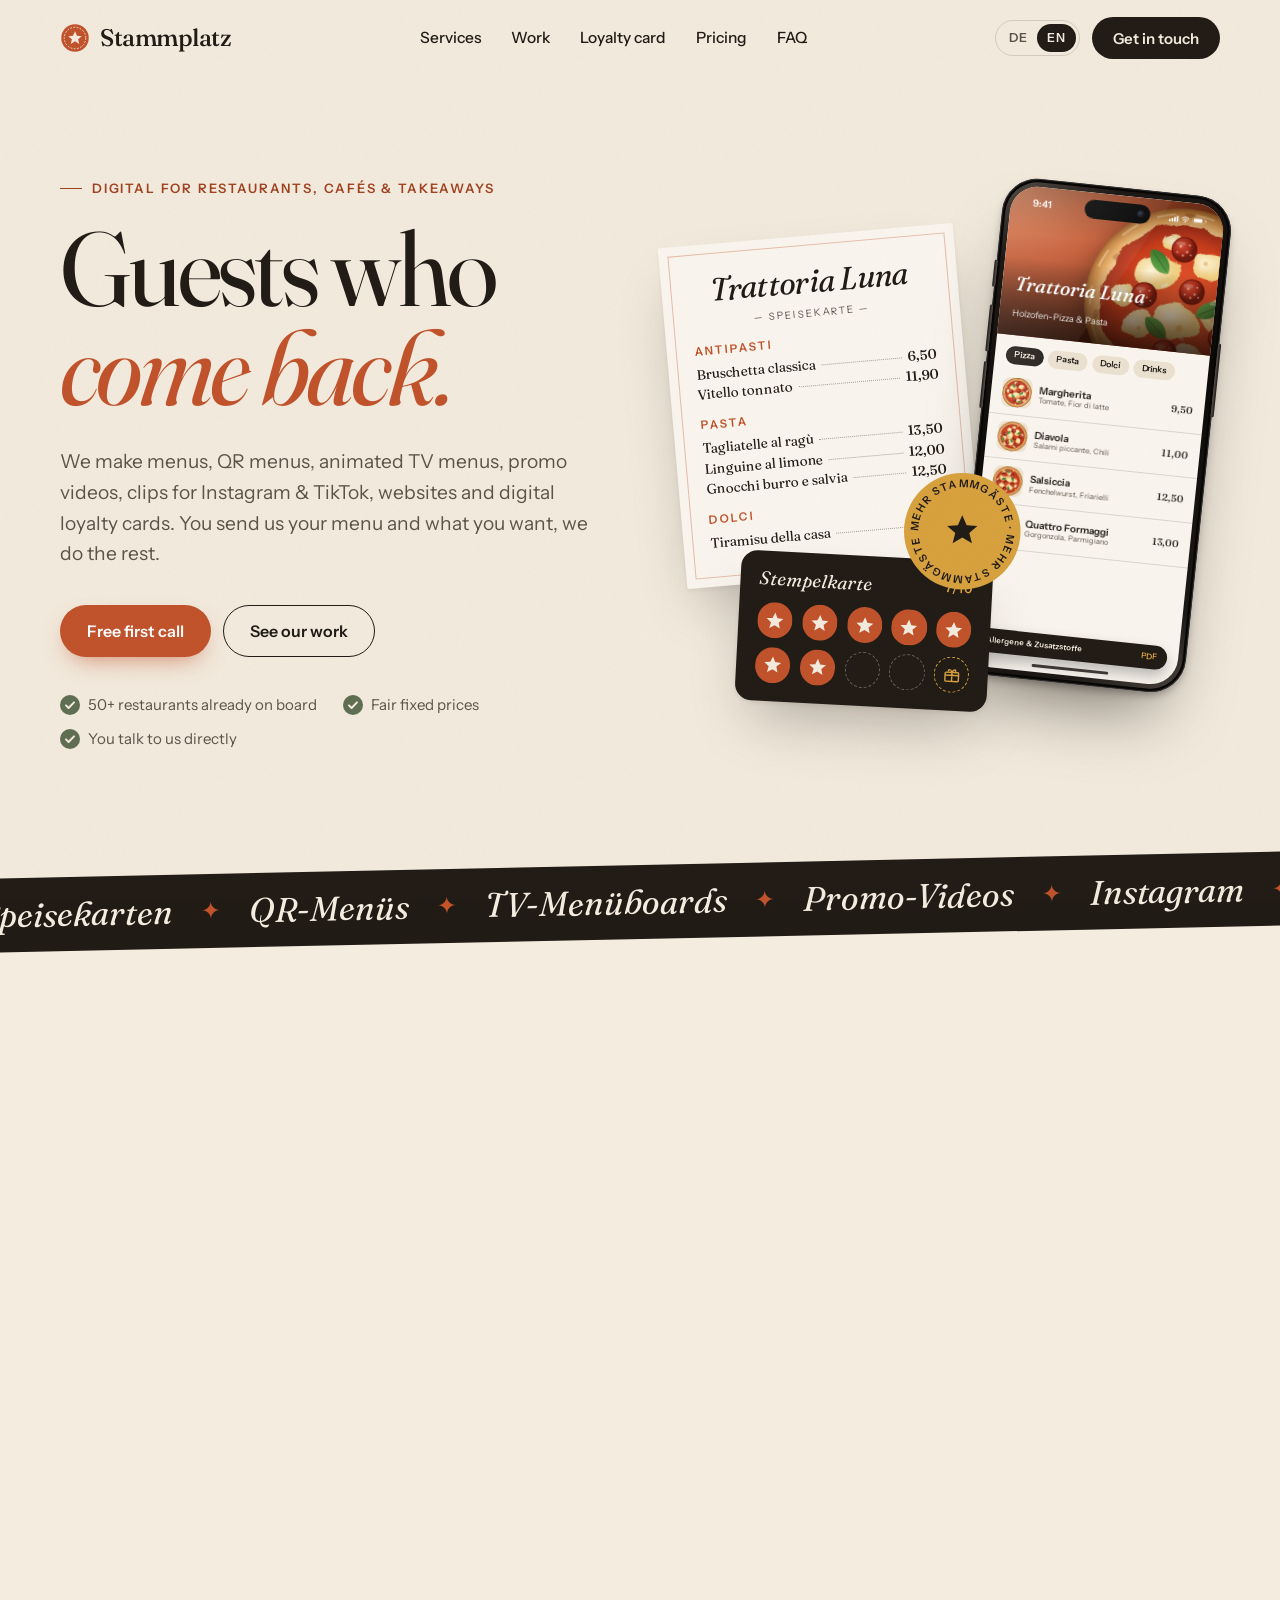
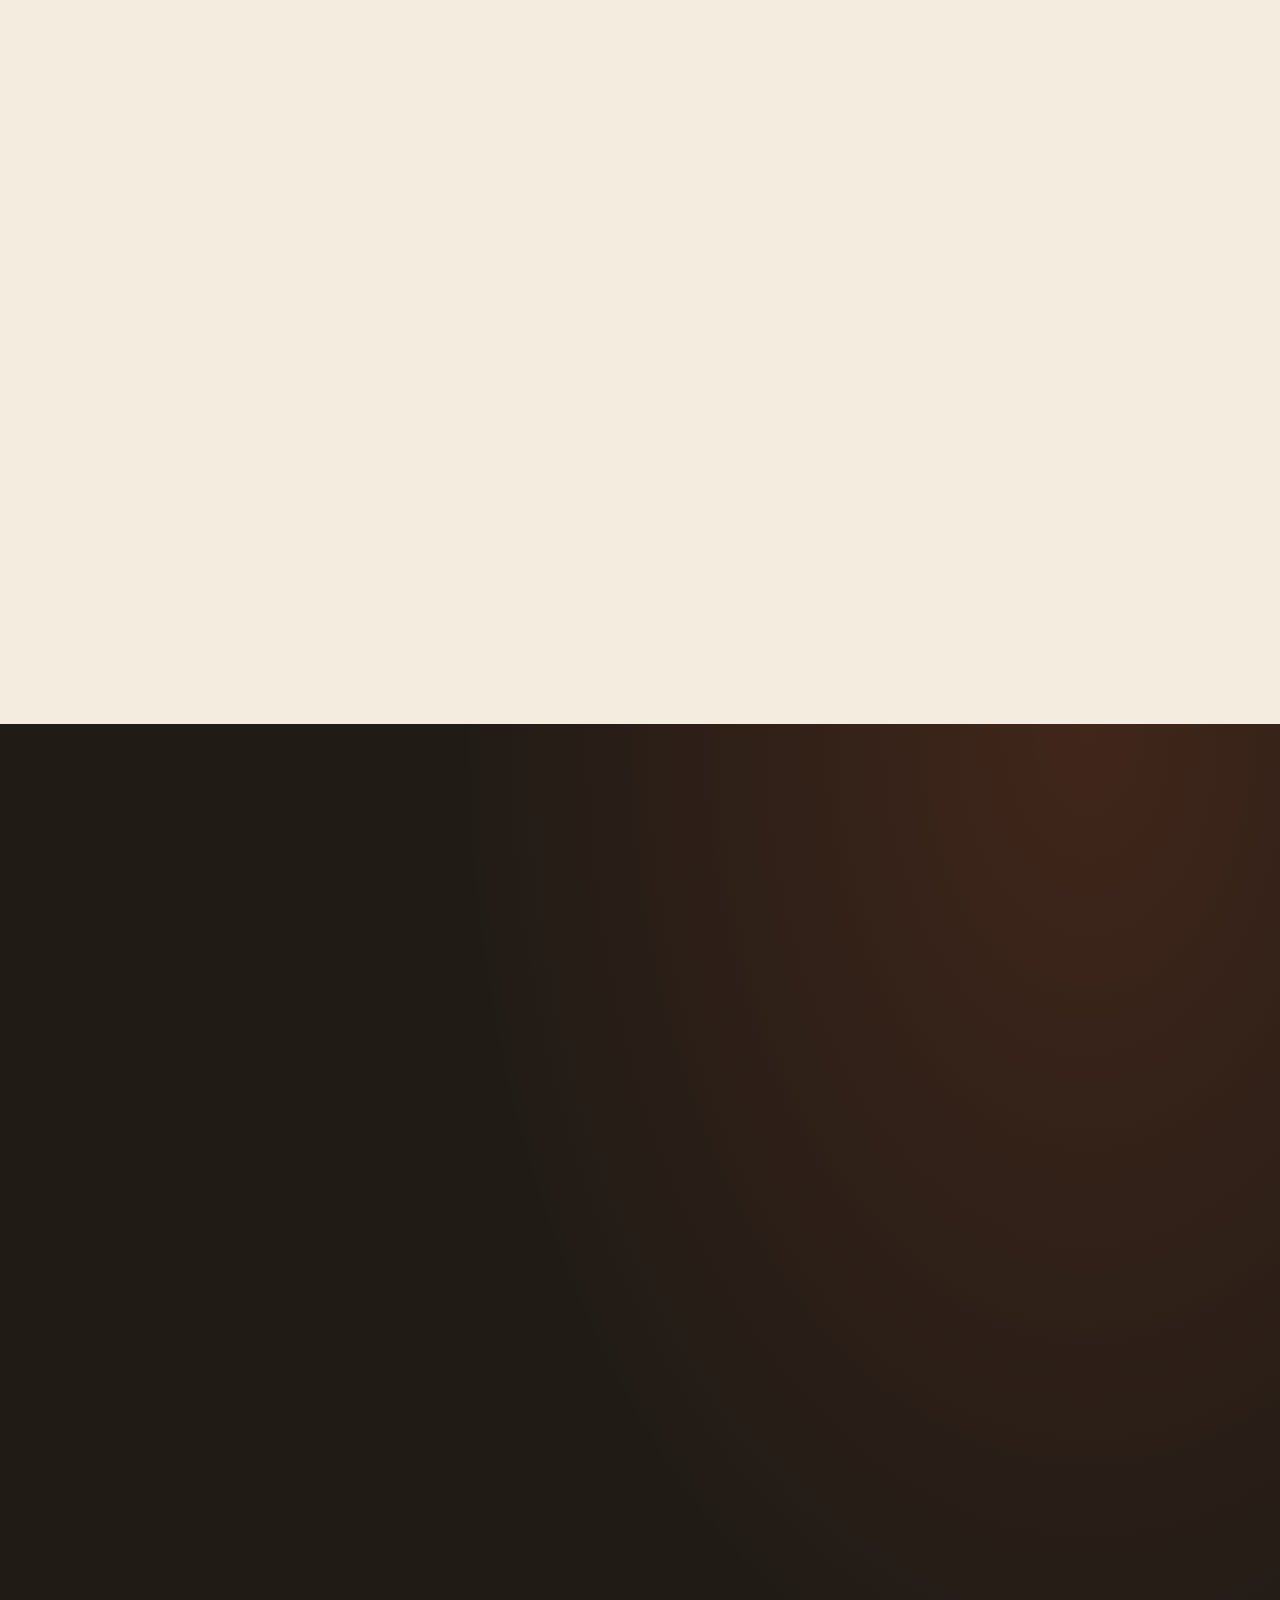
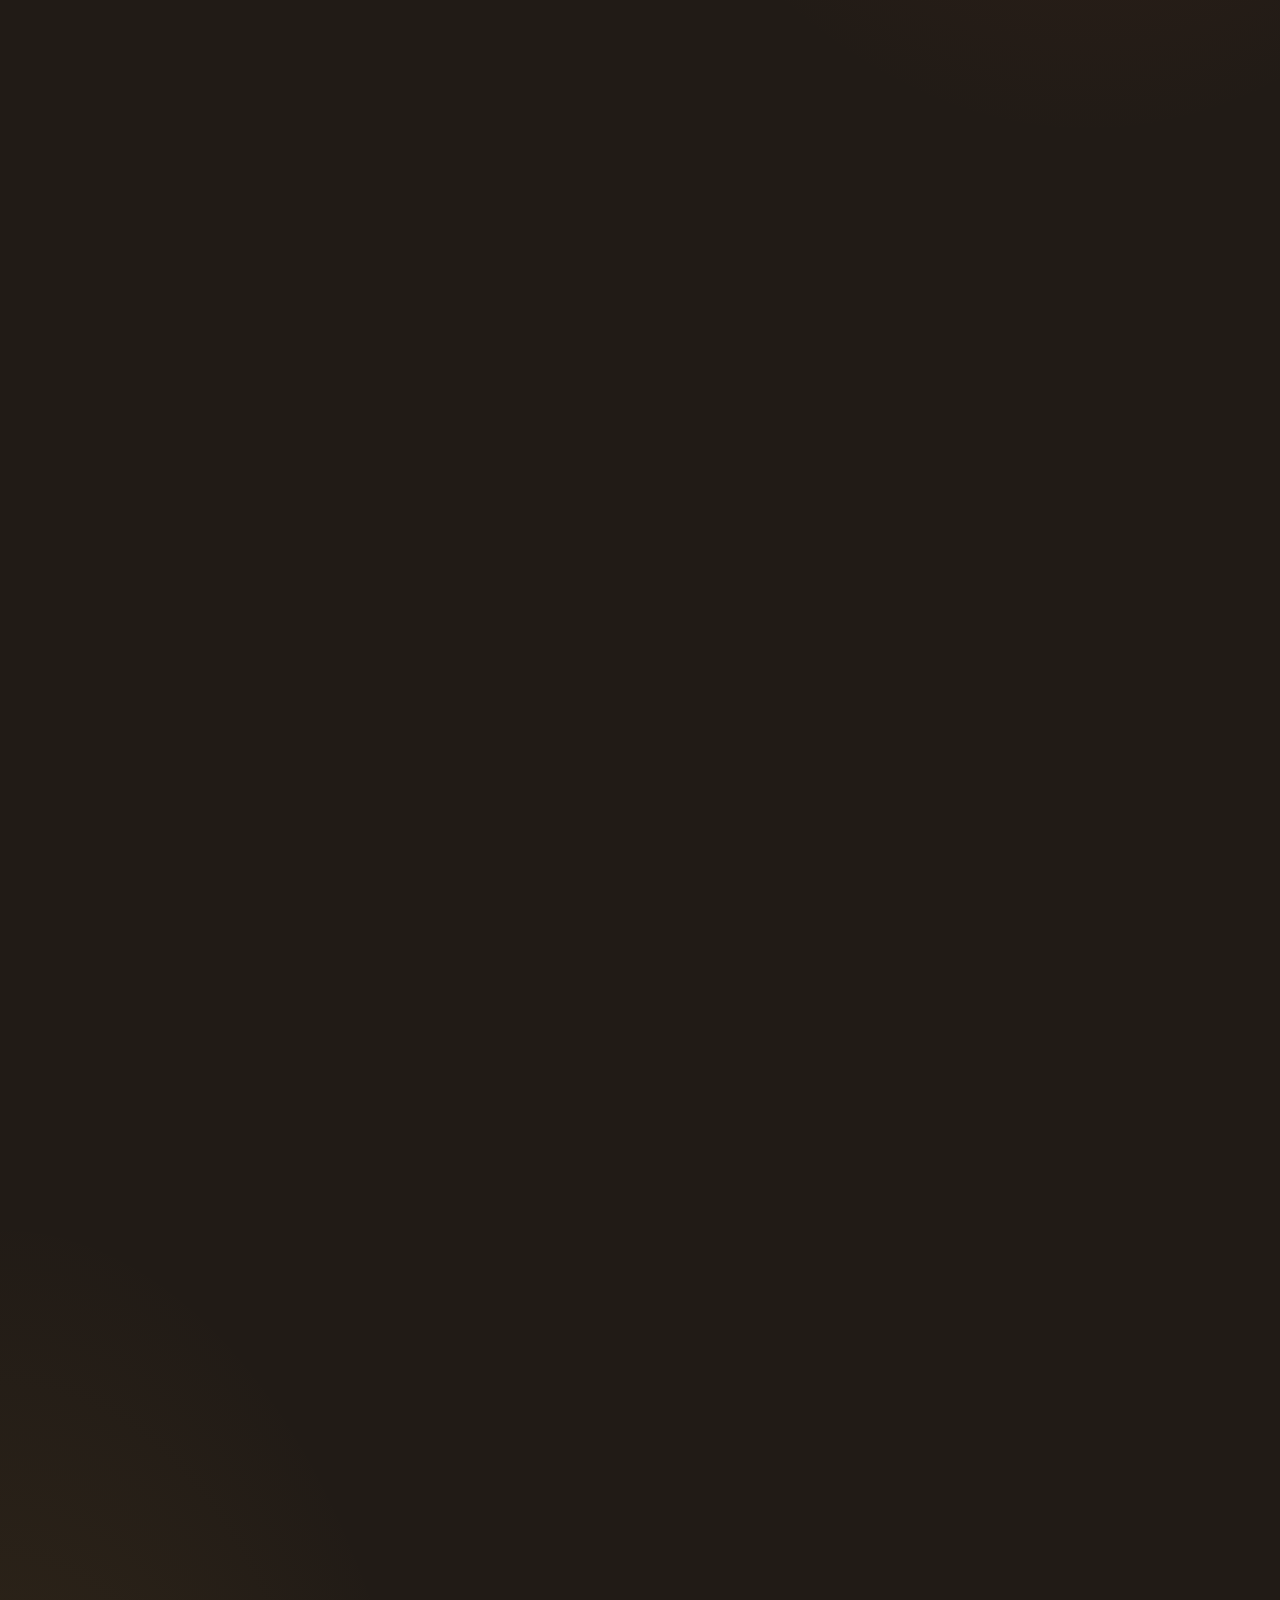
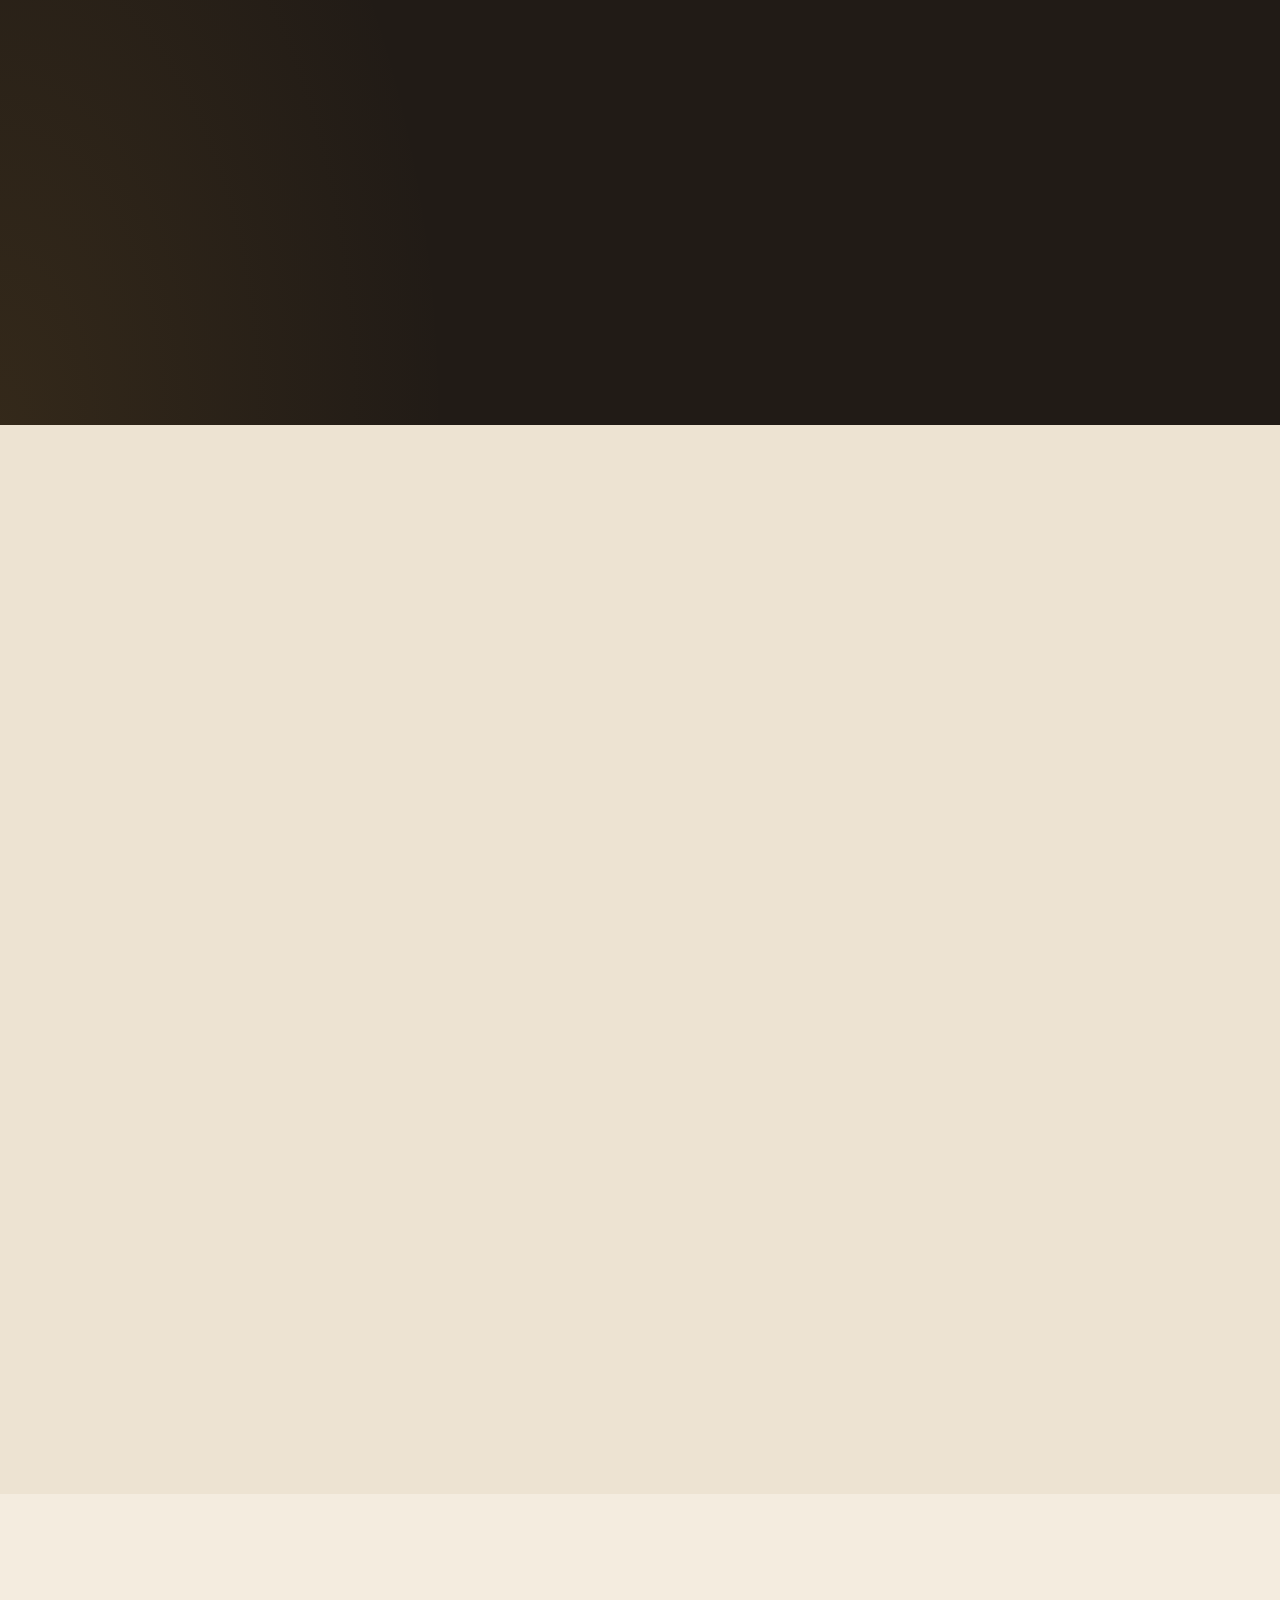
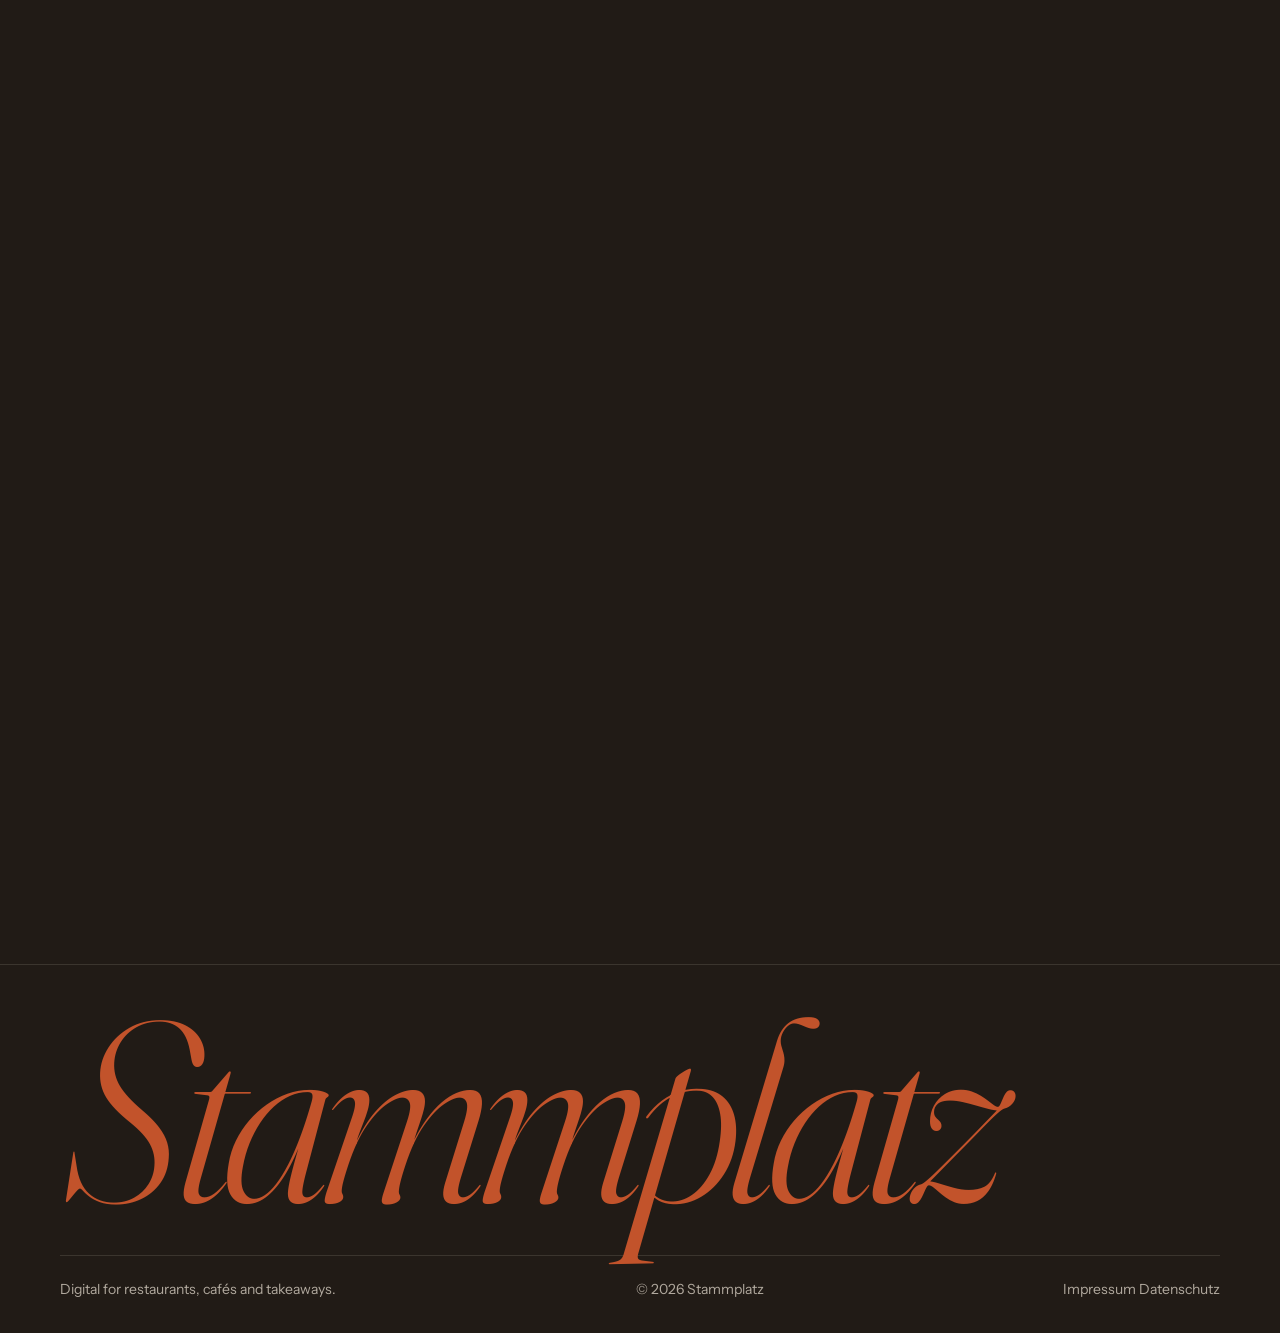
==== commit 05e48f45: "Add files via upload" ====
--- a/index.html
+++ b/index.html
@@ -9,6 +9,9 @@
   <meta property="og:title" content="Stammplatz – Gäste, die wiederkommen.">
   <meta property="og:description" content="Speisekarten, QR-Menüs, TV-Menüboards, Promo-Videos, Instagram &amp; TikTok, Websites und digitale Stempelkarten für Restaurants.">
   <meta property="og:type" content="website">
+  <meta property="og:url" content="https://stammplatz-seite.de/">
+  <meta property="og:image" content="https://stammplatz-seite.de/assets/work/web/palma-doener.jpg">
+  <link rel="canonical" href="https://stammplatz-seite.de/">
   <link rel="icon" href="assets/favicon.svg" type="image/svg+xml">
   <!-- Sicherheit: Browser lädt nur Dateien von dieser Seite (+ Formular an FormSubmit) -->
   <meta http-equiv="Content-Security-Policy" content="default-src 'self'; script-src 'self' 'sha256-/x7W7R75k8Roq0WaVRQX9blP4OufE5xbAdzklGxsgpw='; style-src 'self'; font-src 'self'; img-src 'self' data:; media-src 'self'; connect-src https://formsubmit.co; form-action 'self'; base-uri 'self'; object-src 'none'">
@@ -931,6 +934,7 @@
       </fieldset>
       <label class="field"><span data-i18n="f.msg">Nachricht (optional)</span><textarea name="message" rows="4" maxlength="3000" data-i18n-attr="placeholder:f.msg.ph" placeholder="z. B. Wir sind ein Café mit 30 Plätzen und brauchen eine neue Karte …"></textarea></label>
       <button class="btn btn-primary btn-block" type="submit" data-i18n="f.send">Anfrage senden</button>
+      <p class="form-privacy" data-i18n="f.privacy">Wir nutzen Ihre Angaben nur, um Ihre Anfrage zu beantworten. Mehr dazu im <a href="datenschutz.html">Datenschutz</a>.</p>
       <p class="form-status" id="formStatus" role="status" aria-live="polite"></p>
     </form>
   </div>
@@ -948,6 +952,10 @@
     <div class="footer-bottom">
       <p data-i18n="foot.tag">Digitales für Restaurants, Cafés und Imbisse.</p>
       <p>© <span id="year">2026</span> Stammplatz</p>
+      <nav class="footer-links" aria-label="Rechtliches">
+        <a href="impressum.html" data-i18n="foot.imp">Impressum</a>
+        <a href="datenschutz.html" data-i18n="foot.priv">Datenschutz</a>
+      </nav>
     </div>
   </div>
 </footer>
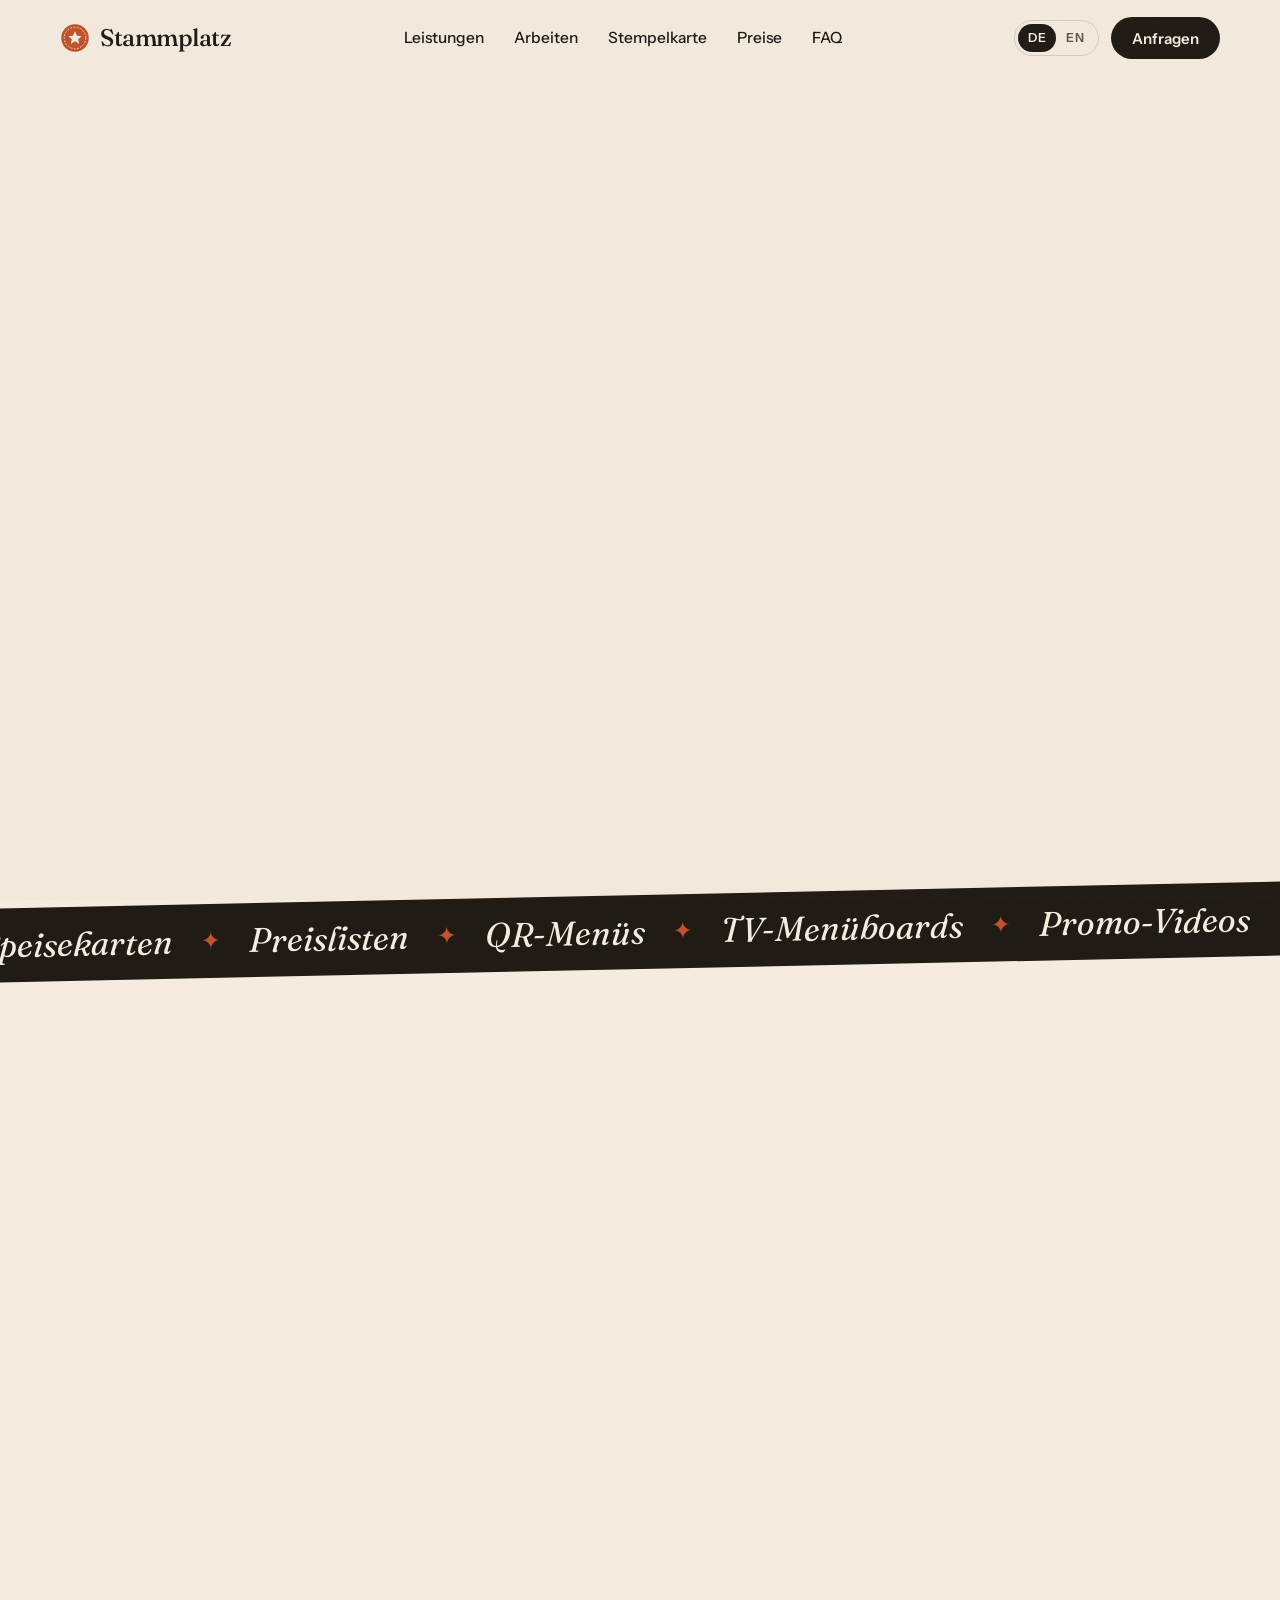
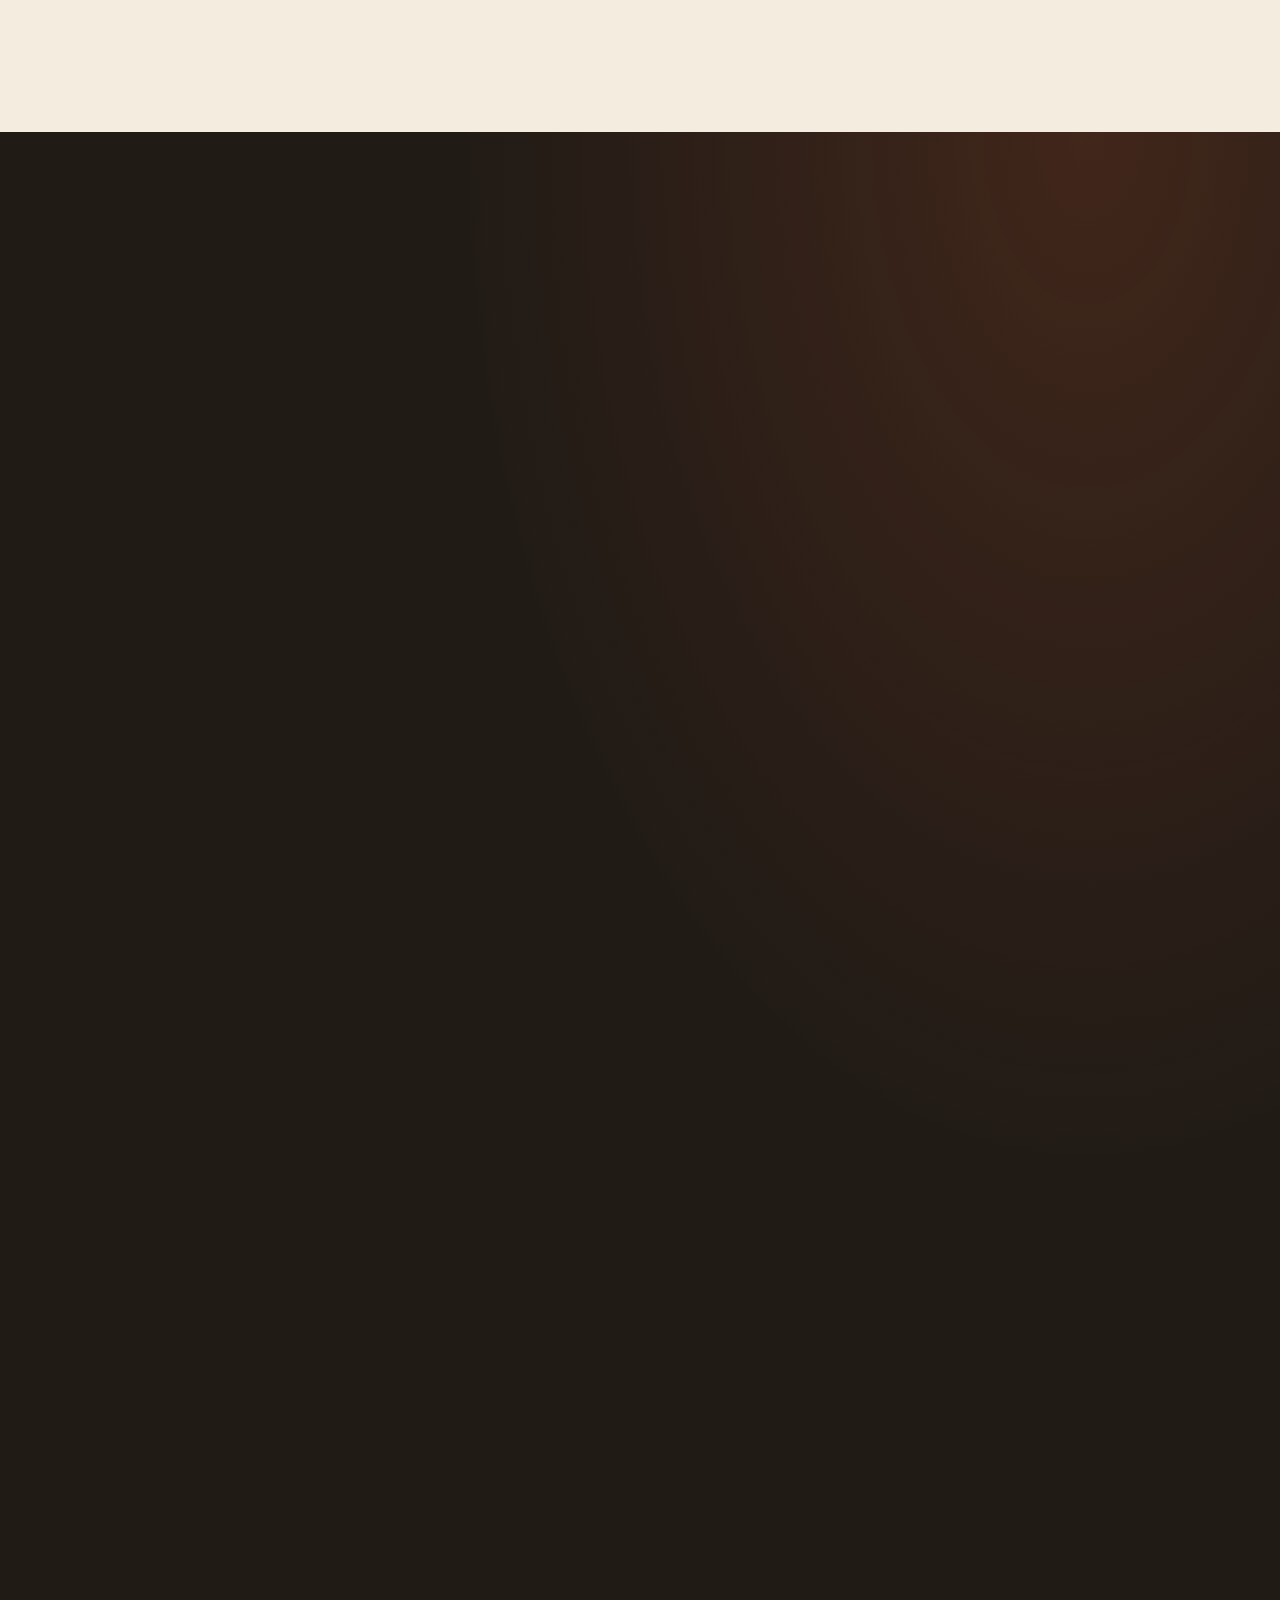
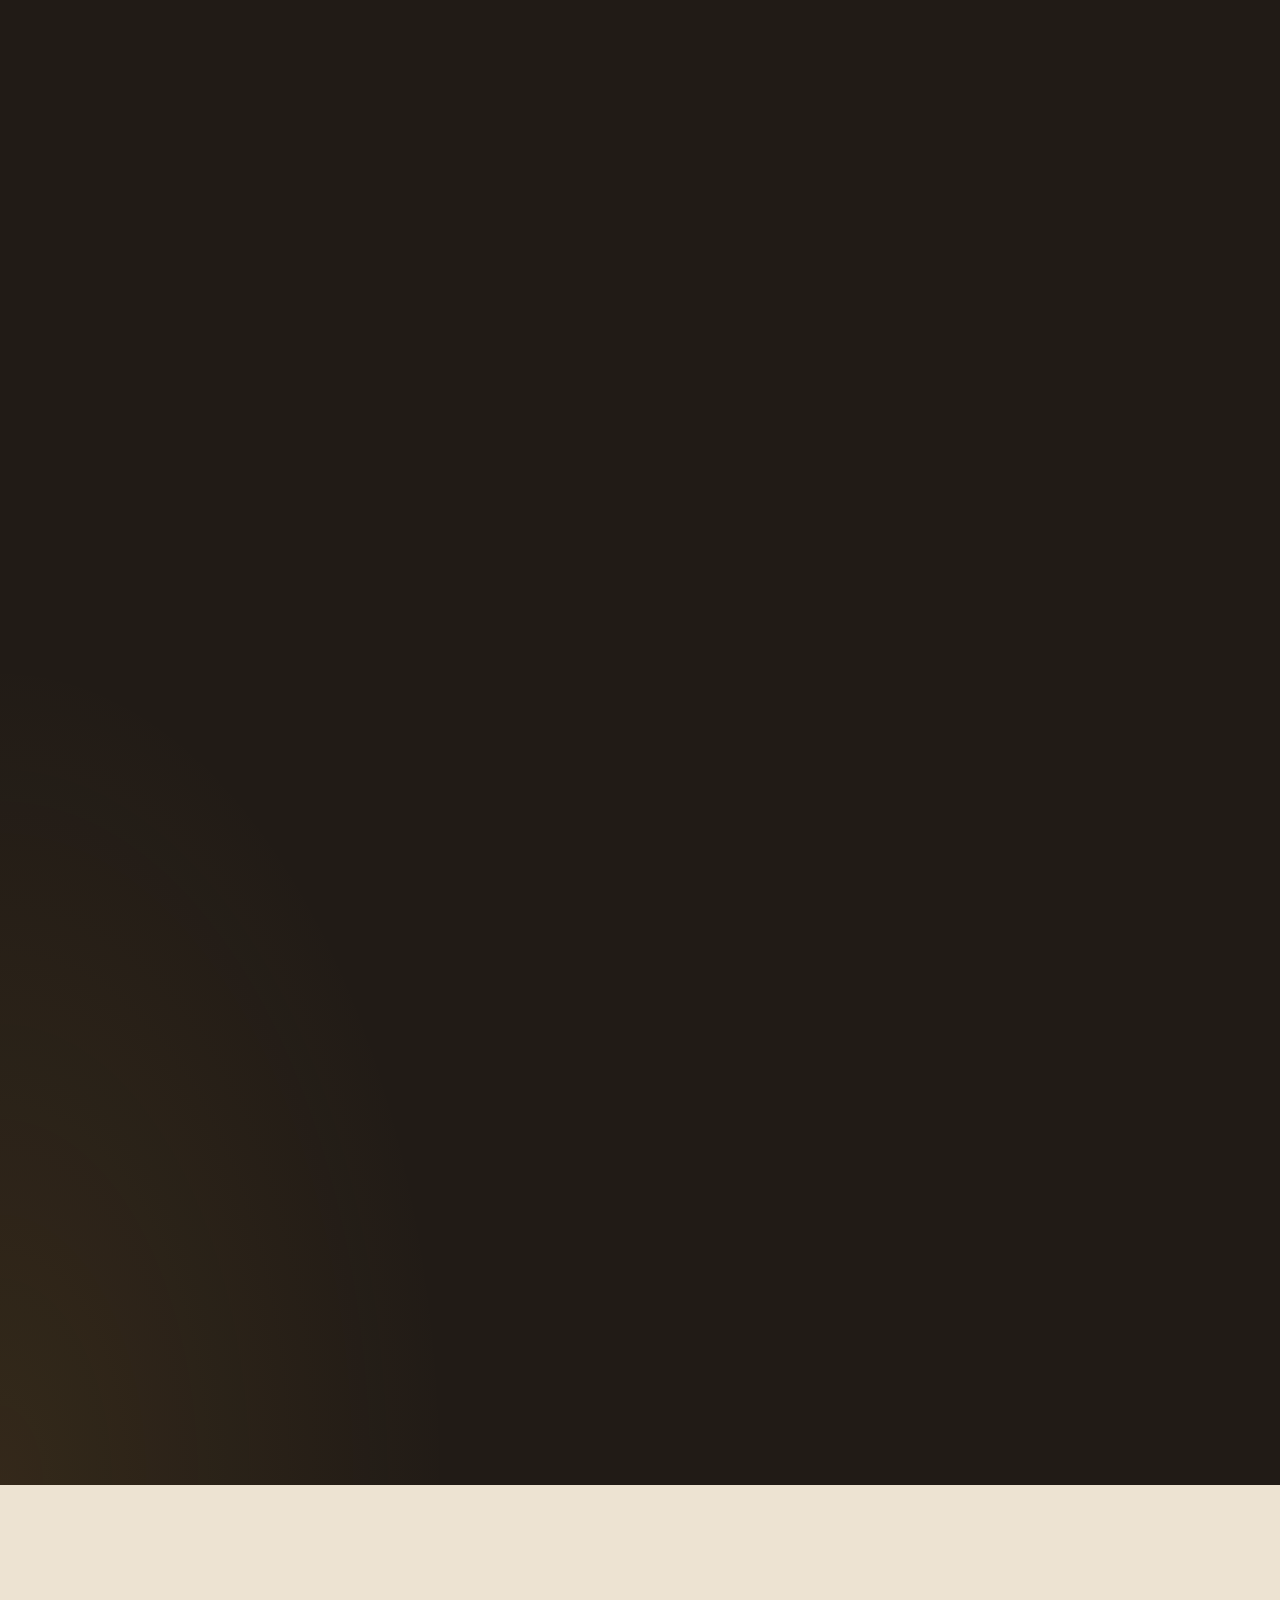
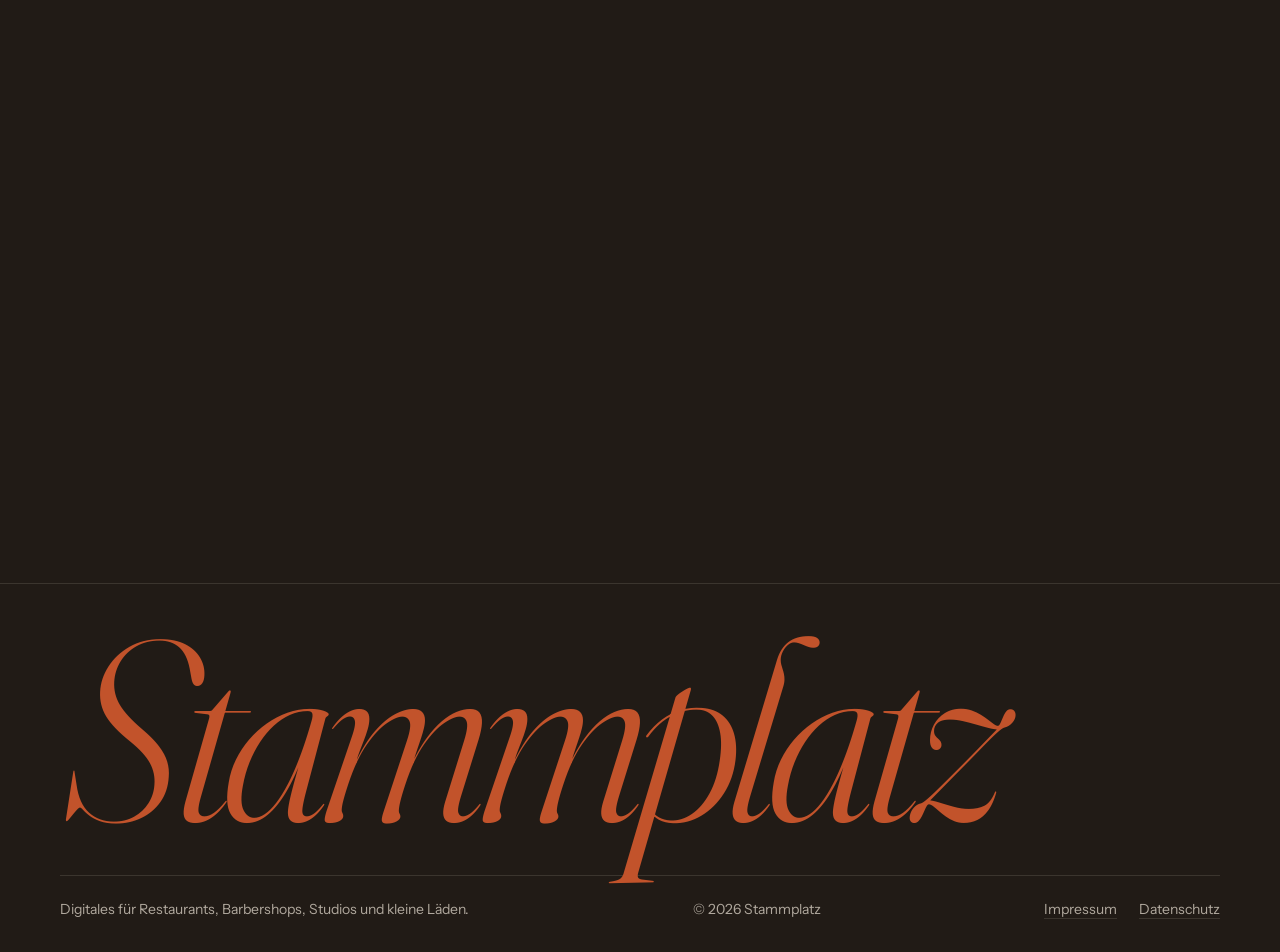
==== commit f80b0f6f: "Add files via upload" ====
--- a/index.html
+++ b/index.html
@@ -3,11 +3,11 @@
 <head>
   <meta charset="utf-8">
   <meta name="viewport" content="width=device-width, initial-scale=1">
-  <title>Stammplatz – Digitales für Restaurants</title>
-  <meta name="description" content="Speisekarten, PDF- und QR-Menüs, animierte TV-Menüs, Promo-Videos, Instagram &amp; TikTok, Websites und digitale Stempelkarten für Restaurants, Cafés und Imbisse. Schon über 50 Restaurants betreut.">
+  <title>Stammplatz – Digitales für Restaurants, Barbershops und Studios</title>
+  <meta name="description" content="Speisekarten und Preislisten, QR-Menüs, animierte TV-Bildschirme, Promo-Videos, Instagram und TikTok, Websites und digitale Stempelkarten. Für Restaurants, Cafés, Barbershops, Nagelstudios und andere kleine Betriebe. Schon über 50 Restaurants betreut.">
   <meta name="theme-color" content="#F4ECDF">
-  <meta property="og:title" content="Stammplatz – Gäste, die wiederkommen.">
-  <meta property="og:description" content="Speisekarten, QR-Menüs, TV-Menüboards, Promo-Videos, Instagram &amp; TikTok, Websites und digitale Stempelkarten für Restaurants.">
+  <meta property="og:title" content="Stammplatz – Kunden, die wiederkommen.">
+  <meta property="og:description" content="Speisekarten und Preislisten, QR-Menüs, TV-Bildschirme, Promo-Videos, Instagram &amp; TikTok, Websites und digitale Stempelkarten für Restaurants, Barbershops, Nagelstudios und andere kleine Betriebe.">
   <meta property="og:type" content="website">
   <meta property="og:url" content="https://stammplatz-seite.de/">
   <meta property="og:image" content="https://stammplatz-seite.de/assets/work/web/palma-doener.jpg">
@@ -161,9 +161,9 @@
 <section class="hero">
   <div class="container hero-grid">
     <div class="hero-copy">
-      <p class="eyebrow reveal" data-i18n="hero.eyebrow">Digitales für Restaurants, Cafés &amp; Imbisse</p>
-      <h1 class="reveal" data-i18n="hero.title">Gäste, die <em>wiederkommen.</em></h1>
-      <p class="lead reveal" data-i18n="hero.lead">Wir machen Speisekarten, QR-Menüs, animierte TV-Menüs, Promo-Videos, Clips für Instagram &amp; TikTok, Websites und digitale Stempelkarten. Sie schicken uns Ihre Karte und Ihre Wünsche, wir erledigen den Rest.</p>
+      <p class="eyebrow reveal" data-i18n="hero.eyebrow">Für Restaurants, Barbershops, Nagelstudios &amp; Co.</p>
+      <h1 class="reveal" data-i18n="hero.title">Kunden, die <em>wiederkommen.</em></h1>
+      <p class="lead reveal" data-i18n="hero.lead">Wir machen Speisekarten und Preislisten, QR-Menüs, animierte TV-Bildschirme, Promo-Videos, Clips für Instagram &amp; TikTok, Websites und digitale Stempelkarten. Für Restaurants und Cafés genauso wie für Barbershops, Nagel- und Kosmetikstudios. Sie schicken uns Ihre Wünsche, wir erledigen den Rest.</p>
       <div class="hero-ctas reveal">
         <a href="#kontakt" class="btn btn-primary" data-i18n="hero.cta1">Kostenloses Erstgespräch</a>
         <a href="#arbeiten" class="btn btn-ghost" data-i18n="hero.cta2">Arbeiten ansehen</a>
@@ -215,7 +215,7 @@
 
       <!-- Stamp card -->
       <div class="hv-stamp float-c">
-        <div class="hv-stamp-top"><span>Stempelkarte</span><span>7/10</span></div>
+        <div class="hv-stamp-top"><span>Barbershop</span><span>7/10</span></div>
         <div class="hv-stamp-grid">
           <i class="on"></i><i class="on"></i><i class="on"></i><i class="on"></i><i class="on"></i>
           <i class="on"></i><i class="on"></i><i></i><i></i><i class="gift"></i>
@@ -226,7 +226,7 @@
       <svg class="hv-badge" viewBox="0 0 120 120">
         <defs><path id="circ" d="M60,60 m-44,0 a44,44 0 1,1 88,0 a44,44 0 1,1 -88,0"/></defs>
         <circle cx="60" cy="60" r="58" class="hv-badge-bg"/>
-        <text><textPath href="#circ">MEHR STAMMGÄSTE · MEHR STAMMGÄSTE · </textPath></text>
+        <text><textPath href="#circ">MEHR STAMMKUNDEN · MEHR STAMMKUNDEN ·</textPath></text>
         <polygon points="60,44 64.4,54 75,54.8 67,61.6 69.6,72 60,66.2 50.4,72 53,61.6 45,54.8 55.6,54" class="hv-badge-star"/>
       </svg>
     </div>
@@ -237,8 +237,8 @@
 <div class="marquee-wrap" aria-hidden="true">
 <div class="marquee">
   <div class="marquee-track">
-    <span>Speisekarten</span><span>✦</span><span>QR-Menüs</span><span>✦</span><span>TV-Menüboards</span><span>✦</span><span>Promo-Videos</span><span>✦</span><span>Instagram</span><span>✦</span><span>TikTok</span><span>✦</span><span>Websites</span><span>✦</span><span>Stempelkarten</span><span>✦</span>
-    <span>Speisekarten</span><span>✦</span><span>QR-Menüs</span><span>✦</span><span>TV-Menüboards</span><span>✦</span><span>Promo-Videos</span><span>✦</span><span>Instagram</span><span>✦</span><span>TikTok</span><span>✦</span><span>Websites</span><span>✦</span><span>Stempelkarten</span><span>✦</span>
+    <span>Speisekarten</span><span>✦</span><span>Preislisten</span><span>✦</span><span>QR-Menüs</span><span>✦</span><span>TV-Menüboards</span><span>✦</span><span>Promo-Videos</span><span>✦</span><span>Instagram</span><span>✦</span><span>TikTok</span><span>✦</span><span>Websites</span><span>✦</span><span>Stempelkarten</span><span>✦</span>
+    <span>Speisekarten</span><span>✦</span><span>Preislisten</span><span>✦</span><span>QR-Menüs</span><span>✦</span><span>TV-Menüboards</span><span>✦</span><span>Promo-Videos</span><span>✦</span><span>Instagram</span><span>✦</span><span>TikTok</span><span>✦</span><span>Websites</span><span>✦</span><span>Stempelkarten</span><span>✦</span>
   </div>
 </div>
 </div>
@@ -256,11 +256,48 @@
     </div>
     <div class="stat reveal">
       <p class="stat-num">5<small data-i18n="st.days">Tage</small></p>
-      <p class="stat-label" data-i18n="st.3">bis Ihre neue Speisekarte fertig ist</p>
+      <p class="stat-label" data-i18n="st.3">bis Ihre neue Karte oder Preisliste fertig ist</p>
     </div>
     <div class="stat reveal">
       <p class="stat-num">1</p>
       <p class="stat-label" data-i18n="st.4">Ansprechpartner für alles</p>
+    </div>
+  </div>
+</section>
+
+<!-- ============ FÜR WEN ============ -->
+<section class="section section-branches" id="branchen">
+  <div class="container">
+    <div class="section-head">
+      <p class="eyebrow reveal" data-i18n="br.eyebrow">Für wen</p>
+      <h2 class="reveal" data-i18n="br.title">Nicht nur für <em>Restaurants.</em></h2>
+      <p class="section-lead reveal" data-i18n="br.lead">Angefangen haben wir mit Restaurants. Dieselben Werkzeuge helfen jedem Laden, in den Kunden regelmäßig wiederkommen sollen.</p>
+    </div>
+    <div class="branches">
+      <article class="branch reveal">
+        <span class="icon"><svg viewBox="0 0 24 24" aria-hidden="true"><path d="M7 3v18M4.5 3v5a2.5 2.5 0 0 0 5 0V3M17 21V3c-2.2 1.2-3.5 4-3.5 7.5 0 1.6 1.2 2.5 3.5 2.5"/></svg></span>
+        <div><h3 data-i18n="br.1.t">Restaurants &amp; Cafés</h3><p data-i18n="br.1.d">Speisekarte, QR-Menü am Tisch und das TV-Menü über der Theke.</p></div>
+      </article>
+      <article class="branch reveal">
+        <span class="icon"><svg viewBox="0 0 24 24" aria-hidden="true"><path d="M8 11.5l4 9.5 4-9.5"/><path d="M7.5 11.5a4.5 4.5 0 1 1 9 0z"/></svg></span>
+        <div><h3 data-i18n="br.2.t">Imbisse &amp; Eisdielen</h3><p data-i18n="br.2.d">Bewegte Angebote auf dem Bildschirm, Bestell-Link über WhatsApp und Ihr Google-Profil.</p></div>
+      </article>
+      <article class="branch reveal">
+        <span class="icon"><svg viewBox="0 0 24 24" aria-hidden="true"><circle cx="6" cy="7" r="3"/><circle cx="6" cy="17" r="3"/><path d="M8.6 8.6L20 19M8.6 15.4L20 5"/></svg></span>
+        <div><h3 data-i18n="br.3.t">Barbershops &amp; Friseure</h3><p data-i18n="br.3.d">Preisliste auf dem Bildschirm im Laden, Stempelkarte (z. B. jeder 10. Schnitt gratis) und Reels von Ihren Schnitten.</p></div>
+      </article>
+      <article class="branch reveal">
+        <span class="icon"><svg viewBox="0 0 24 24" aria-hidden="true"><rect x="7" y="10" width="10" height="11" rx="2.5"/><path d="M10 10V6.5h4V10M11 6.5V3h2v3.5"/></svg></span>
+        <div><h3 data-i18n="br.4.t">Nagelstudios</h3><p data-i18n="br.4.d">Preisliste als PDF und per QR-Code, Instagram und TikTok mit Ihren Designs.</p></div>
+      </article>
+      <article class="branch reveal">
+        <span class="icon"><svg viewBox="0 0 24 24" aria-hidden="true"><path d="M12 3l1.8 5.2L19 10l-5.2 1.8L12 17l-1.8-5.2L5 10l5.2-1.8z"/><path d="M18.5 15.5l.7 1.8 1.8.7-1.8.7-.7 1.8-.7-1.8-1.8-.7 1.8-.7z"/></svg></span>
+        <div><h3 data-i18n="br.5.t">Kosmetik &amp; Beauty</h3><p data-i18n="br.5.d">Website mit Behandlungen und Preisen, Google-Profil mit Bewertungen und eine Stempelkarte für Stammkundinnen.</p></div>
+      </article>
+      <a class="branch branch-more reveal" href="#kontakt">
+        <span class="icon"><svg viewBox="0 0 24 24" aria-hidden="true"><path d="M5 12h14M13 6l6 6-6 6"/></svg></span>
+        <div><h3 data-i18n="br.6.t">Ihr Laden <em>fehlt?</em></h3><p data-i18n="br.6.d">Tattoo-Studio, Bäckerei, Kiosk oder Fitnessstudio: Schreiben Sie uns, was Sie brauchen.</p></div>
+      </a>
     </div>
   </div>
 </section>
@@ -277,29 +314,29 @@
         <h3 data-i18n="cmp.1.t">Neue Preise</h3>
         <div class="cmp-row cmp-without">
           <span class="cmp-ic"><svg viewBox="0 0 24 24" aria-hidden="true"><path d="M7 7l10 10M17 7L7 17"/></svg></span>
-          <div><span class="cmp-tag" data-i18n="cmp.without">Ohne uns</span><p data-i18n="cmp.1.a">Alle Karten neu drucken und bis dahin mit dem Kuli korrigieren.</p></div>
+          <div><span class="cmp-tag" data-i18n="cmp.without">Ohne uns</span><p data-i18n="cmp.1.a">Alle Karten und Preislisten neu drucken und bis dahin mit dem Kuli korrigieren.</p></div>
         </div>
         <div class="cmp-row cmp-with">
           <span class="cmp-ic"><svg class="draw" viewBox="0 0 24 24" aria-hidden="true"><path d="M5 12.5l4.5 4.5L19 7.5"/></svg></span>
-          <div><span class="cmp-tag" data-i18n="cmp.with">Mit uns</span><p data-i18n="cmp.1.b">Sie schreiben uns kurz, wir ändern das Online-Menü. Neu drucken müssen Sie nichts.</p></div>
+          <div><span class="cmp-tag" data-i18n="cmp.with">Mit uns</span><p data-i18n="cmp.1.b">Sie schreiben uns kurz, wir ändern die Online-Version. Neu drucken müssen Sie nichts.</p></div>
         </div>
       </article>
       <article class="cmp reveal">
-        <h3 data-i18n="cmp.2.t">Stammgäste</h3>
+        <h3 data-i18n="cmp.2.t">Stammkunden</h3>
         <div class="cmp-row cmp-without">
           <span class="cmp-ic"><svg viewBox="0 0 24 24" aria-hidden="true"><path d="M7 7l10 10M17 7L7 17"/></svg></span>
-          <div><span class="cmp-tag" data-i18n="cmp.without">Ohne uns</span><p data-i18n="cmp.2.a">Gäste kommen einmal, und Sie wissen nicht, ob sie wiederkommen.</p></div>
+          <div><span class="cmp-tag" data-i18n="cmp.without">Ohne uns</span><p data-i18n="cmp.2.a">Kunden kommen einmal, und Sie wissen nicht, ob sie wiederkommen.</p></div>
         </div>
         <div class="cmp-row cmp-with">
           <span class="cmp-ic"><svg class="draw" viewBox="0 0 24 24" aria-hidden="true"><path d="M5 12.5l4.5 4.5L19 7.5"/></svg></span>
-          <div><span class="cmp-tag" data-i18n="cmp.with">Mit uns</span><p data-i18n="cmp.2.b">Die Stempelkarte ist auf dem Handy des Gastes. Wer länger nicht da war, bekommt eine Nachricht.</p></div>
+          <div><span class="cmp-tag" data-i18n="cmp.with">Mit uns</span><p data-i18n="cmp.2.b">Die Stempelkarte ist auf dem Handy Ihrer Kunden. Wer länger nicht da war, bekommt eine Nachricht.</p></div>
         </div>
       </article>
       <article class="cmp reveal">
         <h3 data-i18n="cmp.3.t">Telefon</h3>
         <div class="cmp-row cmp-without">
           <span class="cmp-ic"><svg viewBox="0 0 24 24" aria-hidden="true"><path d="M7 7l10 10M17 7L7 17"/></svg></span>
-          <div><span class="cmp-tag" data-i18n="cmp.without">Ohne uns</span><p data-i18n="cmp.3.a">Es klingelt, während Sie am Herd stehen. Der Anrufer legt auf.</p></div>
+          <div><span class="cmp-tag" data-i18n="cmp.without">Ohne uns</span><p data-i18n="cmp.3.a">Es klingelt, während Sie am Herd oder beim Kunden stehen. Der Anrufer legt auf.</p></div>
         </div>
         <div class="cmp-row cmp-with">
           <span class="cmp-ic"><svg class="draw" viewBox="0 0 24 24" aria-hidden="true"><path d="M5 12.5l4.5 4.5L19 7.5"/></svg></span>
@@ -315,36 +352,36 @@
   <div class="container">
     <div class="section-head">
       <p class="eyebrow reveal" data-i18n="svc.eyebrow">Leistungen</p>
-      <h2 class="reveal" data-i18n="svc.title">Alles für Ihr Restaurant <em>aus einer Hand.</em></h2>
-      <p class="section-lead reveal" data-i18n="svc.lead">Ein Ansprechpartner für Karte, TV-Menü, Website und Social Media. Alles bekommt denselben Look.</p>
+      <h2 class="reveal" data-i18n="svc.title">Alles für Ihr Geschäft <em>aus einer Hand.</em></h2>
+      <p class="section-lead reveal" data-i18n="svc.lead">Ein Ansprechpartner für Karte oder Preisliste, TV-Bildschirm, Website und Social Media. Alles bekommt denselben Look.</p>
     </div>
 
     <div class="services">
       <article class="service reveal">
         <div class="service-top"><span class="icon"><svg viewBox="0 0 24 24"><rect x="5" y="3" width="14" height="18" rx="2"/><path d="M8.5 8h7M8.5 12h7M8.5 16h4"/></svg></span><span class="num">01</span></div>
-        <h3 data-i18n="svc.1.t">Speisekarte &amp; PDF</h3>
-        <p data-i18n="svc.1.d">Klares Layout, gut lesbare Schrift, Allergene gekennzeichnet. Sie bekommen die Karte druckfertig und als PDF für Website &amp; WhatsApp.</p>
+        <h3 data-i18n="svc.1.t">Speisekarte &amp; Preisliste</h3>
+        <p data-i18n="svc.1.d">Klares Layout und gut lesbare Schrift, bei Speisekarten mit Allergenen. Sie bekommen Karte oder Preisliste druckfertig und als PDF für Website &amp; WhatsApp.</p>
         <ul class="tags"><li data-i18n="svc.1.a">Druck</li><li>PDF</li><li data-i18n="svc.1.b">Allergene</li></ul>
       </article>
 
       <article class="service reveal">
         <div class="service-top"><span class="icon"><svg viewBox="0 0 24 24"><rect x="3.5" y="3.5" width="6.5" height="6.5" rx="1"/><rect x="14" y="3.5" width="6.5" height="6.5" rx="1"/><rect x="3.5" y="14" width="6.5" height="6.5" rx="1"/><path d="M14 14h2.5v2.5H14zM18 18h2.5v2.5H18zM18 14h2.5M14 20.5h2"/></svg></span><span class="num">02</span></div>
         <h3 data-i18n="svc.2.t">QR-Code-Menü</h3>
-        <p data-i18n="svc.2.d">Gäste scannen den Code am Tisch und sehen Ihre Speisekarte auf dem Handy, ohne App. Ändert sich ein Preis, schreiben Sie uns, und wir ändern ihn.</p>
-        <ul class="tags"><li data-i18n="svc.2.a">Tischaufsteller</li><li data-i18n="svc.2.b">Ohne App</li></ul>
+        <p data-i18n="svc.2.d">Kunden scannen den Code am Tisch oder an der Theke und sehen Ihre Karte oder Preisliste auf dem Handy, ohne App. Ändert sich ein Preis, schreiben Sie uns, und wir ändern ihn.</p>
+        <ul class="tags"><li data-i18n="svc.2.a">Aufsteller</li><li data-i18n="svc.2.b">Ohne App</li></ul>
       </article>
 
       <article class="service reveal">
         <div class="service-top"><span class="icon"><svg viewBox="0 0 24 24"><rect x="2.5" y="4" width="19" height="13" rx="2"/><path d="M8 21h8M12 17v4"/><path d="M10.3 8.3v4.6l3.9-2.3z" fill="currentColor" stroke="none"/></svg></span><span class="num">03</span></div>
         <h3 data-i18n="svc.3.t">Animiertes TV-Menü</h3>
-        <p data-i18n="svc.3.d">Ein bewegtes Menü für den Bildschirm über der Theke, mit Tagesgerichten, Angeboten oder Happy Hour. Die Gäste sehen es schon beim Anstehen.</p>
+        <p data-i18n="svc.3.d">Ein bewegtes Menü oder eine Preisliste für den Bildschirm über der Theke oder im Wartebereich, mit Angeboten, Tagesgerichten oder Happy Hour. Ihre Kunden sehen es schon beim Warten.</p>
         <ul class="tags"><li>Animation</li><li>Full HD / 4K</li></ul>
       </article>
 
       <article class="service reveal">
         <div class="service-top"><span class="icon"><svg viewBox="0 0 24 24"><rect x="6" y="2.5" width="12" height="19" rx="2.5"/><path d="M10.5 9.2v5.6l4.6-2.8z" fill="currentColor" stroke="none"/><path d="M2.5 8v8M21.5 8v8"/></svg></span><span class="num">04</span></div>
         <h3 data-i18n="svc.4.t">Promo-Videos &amp; Animationen</h3>
-        <p data-i18n="svc.4.d">Rabatt-Aktionen, Happy Hour, das neue Gericht der Woche: kurze, bewegte Clips für Ihren Bildschirm, Instagram, TikTok und den WhatsApp-Status.</p>
+        <p data-i18n="svc.4.d">Rabatt-Aktionen, Happy Hour, das neue Angebot der Woche: kurze, bewegte Clips für Ihren Bildschirm, Instagram, TikTok und den WhatsApp-Status.</p>
         <ul class="tags"><li>Reels</li><li>Stories</li><li data-i18n="svc.4.a">Rabatte</li></ul>
       </article>
 
@@ -352,21 +389,21 @@
         <div class="service-top"><span class="icon"><svg viewBox="0 0 24 24"><rect x="3" y="3" width="18" height="18" rx="5.5"/><circle cx="12" cy="12" r="4.2"/><circle cx="17.2" cy="6.8" r=".9" fill="currentColor"/></svg></span><span class="num">05</span></div>
         <span class="ribbon ribbon-new" data-i18n="svc.soc.r">Neu</span>
         <h3 data-i18n="svc.soc.t">Instagram &amp; TikTok</h3>
-        <p data-i18n="svc.soc.d">Wir planen, filmen und posten regelmäßig Reels, Stories und Beiträge für Ihr Restaurant, passend zu Ihrer Karte und Ihrem Stil.</p>
+        <p data-i18n="svc.soc.d">Wir planen, filmen und posten regelmäßig Reels, Stories und Beiträge für Ihr Geschäft, passend zu Ihrem Stil.</p>
         <ul class="tags"><li>Instagram</li><li>TikTok</li><li data-i18n="svc.soc.a">Monatsabo</li></ul>
       </article>
 
       <article class="service reveal">
         <div class="service-top"><span class="icon"><svg viewBox="0 0 24 24"><rect x="3" y="4" width="18" height="16" rx="2"/><path d="M3 9h18"/><circle cx="6" cy="6.5" r=".6" fill="currentColor"/><circle cx="8" cy="6.5" r=".6" fill="currentColor"/><path d="M7 13h6M7 16h4"/></svg></span><span class="num">06</span></div>
-        <h3 data-i18n="svc.web.t">Restaurant-Website</h3>
-        <p data-i18n="svc.web.d">Speisekarte, Öffnungszeiten, Anfahrt und Reservierung auf einer Seite, gebaut fürs Handy. So finden Gäste Sie auch über Google.</p>
+        <h3 data-i18n="svc.web.t">Website</h3>
+        <p data-i18n="svc.web.d">Speisekarte oder Preisliste, Öffnungszeiten, Anfahrt und Kontakt auf einer Seite, gebaut fürs Handy. So finden Kunden Sie auch über Google.</p>
         <ul class="tags"><li data-i18n="svc.web.a">Mobil</li><li>Google</li><li data-i18n="svc.web.b">DSGVO</li></ul>
       </article>
 
       <article class="service reveal">
         <div class="service-top"><span class="icon"><svg viewBox="0 0 24 24"><path d="M12 21s-6.5-6.2-6.5-11a6.5 6.5 0 0 1 13 0c0 4.8-6.5 11-6.5 11z"/><circle cx="12" cy="10" r="2.4"/></svg></span><span class="num">07</span></div>
         <h3 data-i18n="svc.ggl.t">Google-Profil &amp; Bewertungen</h3>
-        <p data-i18n="svc.ggl.d">Wir richten Ihren Eintrag bei Google Maps ein, mit Fotos, aktuellen Öffnungszeiten und Speisekarte. Dazu bekommen Sie eine einfache Möglichkeit, Gäste um eine Bewertung zu bitten.</p>
+        <p data-i18n="svc.ggl.d">Wir richten Ihren Eintrag bei Google Maps ein, mit Fotos, aktuellen Öffnungszeiten und Ihrer Karte oder Preisliste. Dazu bekommen Sie eine einfache Möglichkeit, Kunden um eine Bewertung zu bitten.</p>
         <ul class="tags"><li>Google Maps</li><li data-i18n="svc.ggl.a">Bewertungen</li></ul>
       </article>
 
@@ -374,7 +411,7 @@
         <div class="service-top"><span class="icon"><svg viewBox="0 0 24 24"><rect x="2.5" y="5" width="19" height="14" rx="3"/><circle cx="7.5" cy="12" r="2" fill="currentColor"/><circle cx="12" cy="12" r="2" fill="currentColor"/><circle cx="16.5" cy="12" r="2"/></svg></span><span class="num">08</span></div>
         <span class="ribbon" data-i18n="svc.5.r">Unser Liebling</span>
         <h3 data-i18n="svc.5.t">Digitale Stempelkarte</h3>
-        <p data-i18n="svc.5.d">Gäste sammeln Stempel auf dem Handy statt auf einem Papierkärtchen. Wer länger nicht da war, bekommt automatisch eine Einladung.</p>
+        <p data-i18n="svc.5.d">Kunden sammeln Stempel auf dem Handy statt auf einem Papierkärtchen. Wer länger nicht da war, bekommt automatisch eine Einladung.</p>
         <ul class="tags"><li data-i18n="svc.5.a">Treue</li><li data-i18n="svc.5.b">Nachrichten</li><li data-i18n="svc.5.c">Ohne App</li></ul>
       </article>
 
@@ -382,14 +419,14 @@
         <div class="service-top"><span class="icon"><svg viewBox="0 0 24 24"><path d="M4.5 4.5h15a2 2 0 0 1 2 2v8.5a2 2 0 0 1-2 2h-8l-4.5 3.5v-3.5H4.5a2 2 0 0 1-2-2V6.5a2 2 0 0 1 2-2z"/><circle cx="8" cy="10.8" r=".9" fill="currentColor"/><circle cx="12" cy="10.8" r=".9" fill="currentColor"/><circle cx="16" cy="10.8" r=".9" fill="currentColor"/></svg></span><span class="num">09</span></div>
         <span class="ribbon ribbon-new" data-i18n="svc.bot.r">Neu</span>
         <h3 data-i18n="svc.bot.t">Telefon-Assistent</h3>
-        <p data-i18n="svc.bot.d">Der Assistent geht ans Telefon, wenn Sie keine Hand frei haben, auch nachts. Er beantwortet Fragen zu Öffnungszeiten, Adresse, Speisekarte und Reservierung. Sie legen fest, was er sagt und wann er rangeht.</p>
+        <p data-i18n="svc.bot.d">Der Assistent geht ans Telefon, wenn Sie keine Hand frei haben, auch nachts. Er beantwortet Fragen zu Öffnungszeiten, Adresse, Preisen und Reservierungen. Sie legen fest, was er sagt und wann er rangeht.</p>
         <ul class="tags"><li data-i18n="svc.bot.c">Telefon</li><li data-i18n="svc.bot.a">Rund um die Uhr</li><li data-i18n="svc.bot.b">Frei einstellbar</li></ul>
       </article>
 
       <article class="service service-more reveal">
         <div class="service-top"><span class="icon"><svg viewBox="0 0 24 24"><path d="M12 5v14M5 12h14"/></svg></span><span class="num">10</span></div>
         <h3 data-i18n="svc.6.t">Und alles <em>dazwischen.</em></h3>
-        <p data-i18n="svc.6.d">Flyer, Gutscheine, Tischaufsteller, Social-Media-Grafiken, Fotos. Fragen Sie einfach.</p>
+        <p data-i18n="svc.6.d">Flyer, Gutscheine, Aufsteller, Social-Media-Grafiken, Fotos. Fragen Sie einfach.</p>
         <a href="#kontakt" class="btn btn-ghost btn-small" data-i18n="svc.6.b">Einfach fragen</a>
       </article>
     </div>
@@ -596,8 +633,8 @@
 
       <!-- CTA -->
       <div class="tile tile-cta reveal">
-        <p class="tile-cta-big" data-i18n="work.cta.t">Ihr Restaurant <em>als Nächstes?</em></p>
-        <p data-i18n="work.cta.d">Wir haben schon über 50 Restaurants betreut. Im Erstgespräch zeigen wir Ihnen weitere Beispiele, die zu Ihrer Küche passen.</p>
+        <p class="tile-cta-big" data-i18n="work.cta.t">Ihr Geschäft <em>als Nächstes?</em></p>
+        <p data-i18n="work.cta.d">Wir haben schon über 50 Restaurants betreut. Im Erstgespräch zeigen wir Ihnen Beispiele und Ideen für Ihre Branche.</p>
         <a href="#kontakt" class="btn btn-light" data-i18n="work.cta.b">Projekt anfragen</a>
       </div>
     </div>
@@ -609,13 +646,13 @@
   <div class="container feature-grid">
     <div class="feature-copy">
       <p class="eyebrow reveal" data-i18n="ft.eyebrow">Stempelkarte</p>
-      <h2 class="reveal" data-i18n="ft.title">Aus Laufkundschaft werden <em>Stammgäste.</em></h2>
-      <p class="section-lead reveal" data-i18n="ft.lead">Neue Gäste zu gewinnen kostet mehr, als bestehende zurückzuholen. Die digitale Stempelkarte liegt auf dem Handy des Gastes und erinnert ihn an Ihr Restaurant.</p>
+      <h2 class="reveal" data-i18n="ft.title">Aus Laufkundschaft werden <em>Stammkunden.</em></h2>
+      <p class="section-lead reveal" data-i18n="ft.lead">Neue Kunden zu gewinnen kostet mehr, als bestehende zurückzuholen. Die digitale Stempelkarte liegt auf dem Handy Ihrer Kunden und erinnert sie an Sie.</p>
       <ol class="steps-list">
-        <li class="reveal"><span>1</span><div><b data-i18n="ft.s1.t">QR-Code scannen</b><p data-i18n="ft.s1.d">Der Gast scannt beim Bezahlen, ohne eine App zu laden.</p></div></li>
+        <li class="reveal"><span>1</span><div><b data-i18n="ft.s1.t">QR-Code scannen</b><p data-i18n="ft.s1.d">Ihr Kunde scannt beim Bezahlen, ohne eine App zu laden.</p></div></li>
         <li class="reveal"><span>2</span><div><b data-i18n="ft.s2.t">Stempel sammeln</b><p data-i18n="ft.s2.d">Jeder Besuch landet direkt auf dem Handy.</p></div></li>
-        <li class="reveal"><span>3</span><div><b data-i18n="ft.s3.t">Belohnung einlösen</b><p data-i18n="ft.s3.d">Nach z. B. 8 Besuchen: Dessert, Kaffee oder Rabatt aufs Haus.</p></div></li>
-        <li class="reveal"><span>4</span><div><b data-i18n="ft.s4.t">„Wir vermissen Sie!“</b><p data-i18n="ft.s4.d">Lange nicht gesehen? Eine freundliche Nachricht holt den Gast zurück.</p></div></li>
+        <li class="reveal"><span>3</span><div><b data-i18n="ft.s3.t">Belohnung einlösen</b><p data-i18n="ft.s3.d">Nach z. B. 8 Besuchen: ein Kaffee, ein Haarschnitt oder Rabatt aufs Haus.</p></div></li>
+        <li class="reveal"><span>4</span><div><b data-i18n="ft.s4.t">„Wir vermissen Sie!“</b><p data-i18n="ft.s4.d">Lange nicht gesehen? Eine freundliche Nachricht holt Ihren Kunden zurück.</p></div></li>
       </ol>
     </div>
 
@@ -688,9 +725,9 @@
       </div>
       <div class="carte-cols">
         <div class="carte-col">
-          <p class="carte-sec" data-i18n="ac.s1">Am Tisch</p>
-          <div class="c-item"><p class="c-line"><span data-i18n="ac.1.t">Speisekarten-Design</span><i></i><b>249 €</b></p><p class="c-desc" data-i18n="ac.1.d">bis 40 Gerichte, druckfertig</p></div>
-          <div class="c-item"><p class="c-line"><span data-i18n="ac.2.t">Fotoshooting</span><i></i><b><small data-i18n="pk.from">ab</small> 120 €</b></p><p class="c-desc" data-i18n="ac.2.d">Ihre Gerichte, appetitlich in Szene gesetzt</p></div>
+          <p class="carte-sec" data-i18n="ac.s1">Druck &amp; Foto</p>
+          <div class="c-item"><p class="c-line"><span data-i18n="ac.1.t">Speisekarte / Preisliste</span><i></i><b>249 €</b></p><p class="c-desc" data-i18n="ac.1.d">bis 40 Positionen, druckfertig</p></div>
+          <div class="c-item"><p class="c-line"><span data-i18n="ac.2.t">Fotoshooting</span><i></i><b><small data-i18n="pk.from">ab</small> 120 €</b></p><p class="c-desc" data-i18n="ac.2.d">Ihre Gerichte, Ihr Laden, Ihre Arbeiten</p></div>
         </div>
         <div class="carte-col">
           <p class="carte-sec" data-i18n="ac.s2">Auf dem Bildschirm</p>
@@ -699,12 +736,12 @@
         </div>
         <div class="carte-col">
           <p class="carte-sec" data-i18n="ac.s3">Online &amp; Telefon</p>
-          <div class="c-item"><p class="c-line"><span data-i18n="ac.8.t">Restaurant-Website</span><i></i><b>500 €</b></p><p class="c-desc" data-i18n="ac.8.d">inkl. Speisekarte &amp; Anfahrt</p></div>
+          <div class="c-item"><p class="c-line"><span data-i18n="ac.8.t">Website</span><i></i><b>500 €</b></p><p class="c-desc" data-i18n="ac.8.d">inkl. Karte oder Preisliste &amp; Anfahrt</p></div>
           <div class="c-item"><p class="c-line"><span data-i18n="ac.9.t">Google-Business-Profil</span><i></i><b>120 €</b></p><p class="c-desc" data-i18n="ac.9.d">einrichten &amp; optimieren</p></div>
           <div class="c-item"><p class="c-line"><span data-i18n="ac.11.t">Telefon-Assistent</span><i></i><b>350–500 €</b></p><p class="c-desc" data-i18n="ac.11.d">Einrichtung · danach 129–199 € / Monat</p></div>
         </div>
         <div class="carte-col">
-          <p class="carte-sec" data-i18n="ac.s4">Stammgäste &amp; Social</p>
+          <p class="carte-sec" data-i18n="ac.s4">Stammkunden &amp; Social</p>
           <div class="c-item"><p class="c-line"><span data-i18n="ac.10.t">Digitale Stempelkarte</span><i></i><b>500 €</b></p><p class="c-desc" data-i18n="ac.10.d">inkl. „Kommen Sie wieder“-Nachrichten · auch im Abo</p></div>
           <div class="c-item"><p class="c-line"><span data-i18n="ac.6.t">Reel / TikTok-Video</span><i></i><b>80 €</b></p><p class="c-desc" data-i18n="ac.6.d">hochkant, fertig geschnitten</p></div>
         </div>
@@ -714,7 +751,7 @@
     <!-- SETS -->
     <div class="sets-head reveal">
       <h3 data-i18n="sets.t">Im Set <em>günstiger.</em></h3>
-      <p data-i18n="sets.d">Die Sets enthalten das, was die meisten Restaurants zusammen bestellen.</p>
+      <p data-i18n="sets.d">Die Sets enthalten das, was die meisten Kunden zusammen bestellen.</p>
     </div>
 
     <div class="pricing">
@@ -729,9 +766,9 @@
           <p class="plan-save" data-i18n="pk.1.save">PDF, QR &amp; WhatsApp gratis</p>
         </div>
         <ul>
-          <li data-i18n="pk.1.l1">Speisekarten-Design (bis 40 Gerichte)</li>
+          <li data-i18n="pk.1.l1">Speisekarte oder Preisliste (bis 40 Positionen)</li>
           <li data-i18n="pk.1.l2">PDF-Menü für Website &amp; WhatsApp</li>
-          <li data-i18n="pk.1.l3">QR-Code-Menü für die Tische</li>
+          <li data-i18n="pk.1.l3">QR-Code-Menü für Tische oder Theke</li>
           <li data-i18n="pk.1.l4">WhatsApp-Bestelllink</li>
         </ul>
         <a href="#kontakt" class="btn btn-ghost" data-i18n="pk.btn">Anfragen</a>
@@ -769,7 +806,7 @@
         </div>
         <ul>
           <li data-i18n="pk.3.l1">Alles aus „Digital am Tisch“</li>
-          <li data-i18n="pk.3.l2">Restaurant-Website</li>
+          <li data-i18n="pk.3.l2">Website</li>
           <li data-i18n="pk.3.l3">Digitale Stempelkarte</li>
           <li data-i18n="pk.3.l4">1 Reel + 1 TikTok-Video</li>
           <li data-i18n="pk.3.l5">Betreuung 3 Monate gratis, danach 39&nbsp;€&nbsp;/&nbsp;Monat</li>
@@ -791,7 +828,7 @@
       <p class="ni-t"><b data-i18n="ni.t">Nicht in den Sets enthalten.</b><span data-i18n="ni.d">Einzeln buchbar.</span></p>
       <ul>
         <li><b data-i18n="ni.1.t">Fotoshooting</b><span data-i18n="ni.1.d">ab 120 €</span></li>
-        <li><b data-i18n="ni.2.t">Druck der Karten</b><span data-i18n="ni.2.d">Sie bekommen die druckfertige Datei</span></li>
+        <li><b data-i18n="ni.2.t">Druck</b><span data-i18n="ni.2.d">Sie bekommen die druckfertige Datei</span></li>
         <li><b data-i18n="ni.3.t">Social-Media-Betreuung</b><span data-i18n="ni.3.d">400 € / Monat</span></li>
         <li><b data-i18n="ni.4.t">Telefon-Assistent</b><span data-i18n="ni.4.d">Einrichtung 350–500 €</span></li>
       </ul>
@@ -825,7 +862,7 @@
         <div class="sa-plan">
           <p class="sa-name" data-i18n="sa.4.t">Änderungen &amp; Wartung</p>
           <p class="sa-price"><b>25 €</b> <span data-i18n="ac.hr">/ Stunde</span></p>
-          <p class="sa-desc" data-i18n="sa.4.d">Neues Gericht, neuer Preis oder neue Aktion. Wir ändern es und rechnen nach Stunden ab.</p>
+          <p class="sa-desc" data-i18n="sa.4.d">Neues Angebot, neuer Preis oder neue Aktion. Wir ändern es und rechnen nach Stunden ab.</p>
         </div>
         <a href="#kontakt" class="btn btn-light sa-btn" data-i18n="sa.btn">Betreuung anfragen</a>
       </div>
@@ -857,11 +894,15 @@
     <div class="about">
       <p class="eyebrow reveal" data-i18n="ab.eyebrow">Über uns</p>
       <h2 class="reveal" data-i18n="ab.title">Wir sind <em>zu zweit.</em></h2>
-      <p class="reveal" data-i18n="ab.p1">Wir sind zwei Gründer und haben schon über 50 Restaurants betreut. Wir arbeiten für kleine Restaurants, Cafés und Imbisse, die gut aussehen wollen, ohne Agenturpreise zu zahlen.</p>
+      <p class="reveal" data-i18n="ab.p1">Wir sind zwei Gründer und haben schon über 50 Restaurants betreut. Jetzt bieten wir dasselbe auch Barbershops, Nagelstudios, Kosmetiksalons und anderen kleinen Läden an, die gut aussehen wollen, ohne Agenturpreise zu zahlen.</p>
       <p class="reveal" data-i18n="ab.p2">Sie sprechen immer direkt mit den Leuten, die Ihr Projekt umsetzen.</p>
     </div>
 
     <div class="faq">
+      <details class="reveal">
+        <summary data-i18n="faq.9.q">Arbeiten Sie nur für Restaurants?</summary>
+        <p data-i18n="faq.9.a">Nein. Angefangen haben wir mit Restaurants, jetzt arbeiten wir auch für Barbershops, Friseure, Nagel- und Kosmetikstudios und andere kleine Läden. Statt einer Speisekarte bekommen Sie eine Preisliste, alles andere läuft genauso.</p>
+      </details>
       <details class="reveal">
         <summary data-i18n="faq.1.q">Muss ich mich mit Technik auskennen?</summary>
         <p data-i18n="faq.1.a">Nein. Wir richten alles ein und erklären es Ihnen. Für Änderungen reicht eine kurze E-Mail.</p>
@@ -883,12 +924,12 @@
         <p data-i18n="faq.6.a">Ja. Wir machen einzelne Videos oder übernehmen die komplette Betreuung im Monatsabo: planen, filmen, schneiden und posten. Alles passt im Design zu Ihrer Karte und Ihrem TV-Menü.</p>
       </details>
       <details class="reveal">
-        <summary data-i18n="faq.3.q">Kann ich Preise und Gerichte später ändern?</summary>
-        <p data-i18n="faq.3.a">Ja. Schicken Sie uns die Änderung, wir passen QR-Menü und TV-Menü an.</p>
+        <summary data-i18n="faq.3.q">Kann ich Preise und Angebote später ändern?</summary>
+        <p data-i18n="faq.3.a">Ja. Schicken Sie uns die Änderung, wir passen QR-Menü, Preisliste und TV-Bildschirm an.</p>
       </details>
       <details class="reveal">
-        <summary data-i18n="faq.4.q">Brauchen meine Gäste eine App für die Stempelkarte?</summary>
-        <p data-i18n="faq.4.a">Nein. Die Stempelkarte läuft im Browser des Handys. Der Gast scannt einmal den QR-Code, mehr braucht es nicht.</p>
+        <summary data-i18n="faq.4.q">Brauchen meine Kunden eine App für die Stempelkarte?</summary>
+        <p data-i18n="faq.4.a">Nein. Die Stempelkarte läuft im Browser des Handys. Ihr Kunde scannt einmal den QR-Code, mehr braucht es nicht.</p>
       </details>
       <details class="reveal">
         <summary data-i18n="faq.5.q">Arbeiten Sie nur vor Ort?</summary>
@@ -903,11 +944,12 @@
   <div class="container contact-grid">
     <div class="contact-copy">
       <p class="eyebrow reveal" data-i18n="ct.eyebrow">Kontakt</p>
-      <h2 class="reveal" data-i18n="ct.title">Lassen Sie uns über Ihr Restaurant <em>reden.</em></h2>
+      <h2 class="reveal" data-i18n="ct.title">Lassen Sie uns über Ihr Geschäft <em>reden.</em></h2>
       <p class="section-lead reveal" data-i18n="ct.lead">Schreiben Sie uns kurz, was Sie brauchen. Wir antworten innerhalb von 24 Stunden.</p>
       <!-- TODO: echte Gmail-Adresse eintragen (auch in js/main.js → CONTACT_EMAIL) -->
       <ul class="contact-direct reveal">
         <li><span data-i18n="ct.mail">E-Mail</span><a href="mailto:stammplatz.agency@gmail.com" class="contact-mail">stammplatz.agency@gmail.com</a></li>
+        <li><span data-i18n="ct.wa">WhatsApp · nur Chat</span><a href="https://wa.me/4917661998691?text=Hallo%20Stammplatz%2C%20ich%20interessiere%20mich%20f%C3%BCr%20Ihre%20Angebote." data-i18n-attr="href:ct.wa.href" target="_blank" rel="noopener" class="contact-wa">+49 176 61998691</a></li>
         <li><span data-i18n="ct.time">Antwortzeit</span><strong data-i18n="ct.timev">innerhalb von 24 Stunden</strong></li>
       </ul>
       <p class="contact-note reveal" data-i18n="ct.note">Lieber persönlich? Wir kommen auch vorbei oder machen einen Video-Call.</p>
@@ -916,12 +958,12 @@
     <form class="form reveal" id="contactForm" novalidate>
       <input type="text" name="_honey" class="hp" tabindex="-1" autocomplete="off" aria-hidden="true">
       <div class="field-row">
-        <label class="field"><span data-i18n="f.rest">Ihr Restaurant</span><input name="restaurant" required maxlength="120" autocomplete="organization"></label>
+        <label class="field"><span data-i18n="f.rest">Name Ihres Geschäfts</span><input name="restaurant" required maxlength="120" autocomplete="organization"></label>
         <label class="field"><span data-i18n="f.contact">Ihre E-Mail</span><input name="contact" type="email" required maxlength="254" autocomplete="email"></label>
       </div>
       <fieldset class="chips">
         <legend data-i18n="f.interest">Was brauchen Sie?</legend>
-        <label><input type="checkbox" name="interest" value="Speisekarte"><span data-i18n="f.i1">Speisekarte</span></label>
+        <label><input type="checkbox" name="interest" value="Speisekarte / Preisliste"><span data-i18n="f.i1">Karte / Preisliste</span></label>
         <label><input type="checkbox" name="interest" value="QR-Menü"><span data-i18n="f.i2">QR-Menü</span></label>
         <label><input type="checkbox" name="interest" value="TV-Menü"><span data-i18n="f.i3">TV-Menü</span></label>
         <label><input type="checkbox" name="interest" value="Promo-Video"><span data-i18n="f.i7">Promo-Video</span></label>
@@ -932,7 +974,7 @@
         <label><input type="checkbox" name="interest" value="Set / Paket"><span data-i18n="f.i8">Ein Set</span></label>
         <label><input type="checkbox" name="interest" value="Sonstiges"><span data-i18n="f.i6">Sonstiges</span></label>
       </fieldset>
-      <label class="field"><span data-i18n="f.msg">Nachricht (optional)</span><textarea name="message" rows="4" maxlength="3000" data-i18n-attr="placeholder:f.msg.ph" placeholder="z. B. Wir sind ein Café mit 30 Plätzen und brauchen eine neue Karte …"></textarea></label>
+      <label class="field"><span data-i18n="f.msg">Nachricht (optional)</span><textarea name="message" rows="4" maxlength="3000" data-i18n-attr="placeholder:f.msg.ph" placeholder="z. B. Wir sind ein Barbershop mit 3 Stühlen und brauchen eine Preisliste für den Bildschirm …"></textarea></label>
       <button class="btn btn-primary btn-block" type="submit" data-i18n="f.send">Anfrage senden</button>
       <p class="form-privacy" data-i18n="f.privacy">Wir nutzen Ihre Angaben nur, um Ihre Anfrage zu beantworten. Mehr dazu im <a href="datenschutz.html">Datenschutz</a>.</p>
       <p class="form-status" id="formStatus" role="status" aria-live="polite"></p>
@@ -950,7 +992,7 @@
   <div class="container">
     <p class="footer-word">Stammplatz</p>
     <div class="footer-bottom">
-      <p data-i18n="foot.tag">Digitales für Restaurants, Cafés und Imbisse.</p>
+      <p data-i18n="foot.tag">Digitales für Restaurants, Barbershops, Studios und kleine Läden.</p>
       <p>© <span id="year">2026</span> Stammplatz</p>
       <nav class="footer-links" aria-label="Rechtliches">
         <a href="impressum.html" data-i18n="foot.imp">Impressum</a>
--- a/css/style.css
+++ b/css/style.css
@@ -936,6 +936,45 @@
 .footer-bottom { display: flex; flex-wrap: wrap; justify-content: space-between; gap: 14px 30px; font-size: 14px; color: var(--on-dark-soft); padding-top: 22px; border-top: 1px solid var(--line-dark); }
 .footer-bottom a { text-decoration: none; }
 .footer-bottom a:hover { color: var(--on-dark); }
+.footer-links { display: flex; flex-wrap: wrap; gap: 8px 22px; }
+.footer-links a { color: var(--on-dark-soft); text-decoration: underline; text-decoration-color: var(--line-dark); text-underline-offset: 4px; }
+.footer-links a:hover, .footer-links a[aria-current] { color: var(--on-dark); }
+.form-privacy { font-size: 13.5px; line-height: 1.5; color: var(--ink-soft); text-align: center; }
+.form-privacy a { color: var(--terra-dark); }
+
+/* ---------- Impressum & Datenschutz ---------- */
+.legal-page { display: flex; flex-direction: column; min-height: 100vh; }
+.legal-header { border-bottom: 1px solid var(--line); }
+.legal { flex: 1; max-width: 780px; padding-top: clamp(48px, 8vw, 96px); padding-bottom: clamp(64px, 10vw, 120px); }
+.legal h1 { font-size: clamp(2.6rem, 7vw, 4.4rem); margin-bottom: 14px; hyphens: manual; }
+.legal h2 { font-size: clamp(1.35rem, 3vw, 1.7rem); margin: 44px 0 12px; line-height: 1.2; }
+.legal p { margin: 0 0 14px; color: var(--ink-2); overflow-wrap: anywhere; }
+.legal a { color: var(--terra-dark); text-underline-offset: 3px; }
+.legal-en { font-size: 14px; color: var(--ink-soft) !important; }
+.legal-lead { font-size: 1.1rem; padding: 20px 22px; margin-top: 30px !important; background: var(--card); border: 1px solid var(--line); border-radius: var(--radius-sm); }
+.legal-date { margin-top: 48px !important; font-size: 14px; color: var(--ink-soft) !important; }
+.legal-page .footer { padding-top: 0; }
+.legal-page .footer-bottom { border-top: 0; }
+/* Platzhalter – fällt sofort auf, solange etwas fehlt */
+.ph { background: #FBE3D6; color: var(--terra-dark); border: 1px dashed var(--terra); border-radius: 6px; padding: 0 6px; font-weight: 600; }
+
+/* ---------- Für wen (Branchen) ---------- */
+.section-branches { padding-bottom: 0; }
+.branches { display: grid; grid-template-columns: repeat(3, 1fr); gap: 18px; }
+.branch {
+  display: flex; flex-direction: column; gap: 22px;
+  background: var(--card); border: 1px solid var(--line); border-radius: var(--radius); padding: 26px 26px 28px;
+  transition: transform .4s var(--ease), box-shadow .4s var(--ease), border-color .4s;
+}
+.branch:hover { transform: translateY(-6px); box-shadow: var(--shadow); border-color: transparent; }
+.branch:hover .icon { transform: rotate(-12deg) scale(1.06); }
+.branch h3 { font-size: 1.5rem; margin-bottom: 8px; }
+.branch p { color: var(--ink-soft); font-size: 15.5px; line-height: 1.5; }
+.branch-more { background: var(--ink); color: var(--on-dark); border-color: var(--ink); text-decoration: none; }
+.branch-more h3 em { color: var(--mustard); }
+.branch-more p { color: var(--on-dark-soft); }
+.branch-more .icon { background: var(--terra); color: #fff; }
+.branch-more:hover .icon { transform: translateX(4px); }
 
 /* ---------- Ohne / Mit uns ---------- */
 .compare { display: grid; grid-template-columns: repeat(3, 1fr); gap: 18px; }
@@ -1000,6 +1039,7 @@
   .case-pages-row { grid-template-columns: repeat(3, 1fr); }
   .social-abo { grid-template-columns: 1fr; }
   .promise { grid-template-columns: 1fr 1fr; }
+  .branches { grid-template-columns: repeat(2, 1fr); }
 }
 
 @media (max-width: 900px) {
@@ -1021,6 +1061,9 @@
   .nav-open .nav a:nth-child(6) { transition-delay: .2s; }
   .logo, .lang { position: relative; z-index: 2; }
   .nav-open { overflow: hidden; }
+  .site-header, .site-header.scrolled { background: var(--paper); backdrop-filter: none; -webkit-backdrop-filter: none; padding-top: env(safe-area-inset-top); }
+  .site-header.scrolled { box-shadow: 0 1px 0 var(--line); }
+  .site-header::before { content: ""; position: absolute; left: 0; right: 0; bottom: 100%; height: 120px; background: var(--paper); }
   .nav-open .site-header { background: transparent; box-shadow: none; backdrop-filter: none; -webkit-backdrop-filter: none; }
 
   .hero-grid, .feature-grid, .about-grid, .contact-grid { grid-template-columns: 1fr; }
@@ -1061,6 +1104,10 @@
 }
 
 @media (max-width: 600px) {
+  .branches { grid-template-columns: 1fr; gap: 12px; }
+  .branch { flex-direction: row; align-items: flex-start; gap: 16px; padding: 20px 20px 22px; }
+  .branch .icon { flex: none; width: 46px; height: 46px; }
+  .branch h3 { font-size: 1.3rem; margin-bottom: 4px; }
   body { font-size: 16px; }
   .header-inner { height: 66px; }
   .logo { font-size: 21px; }
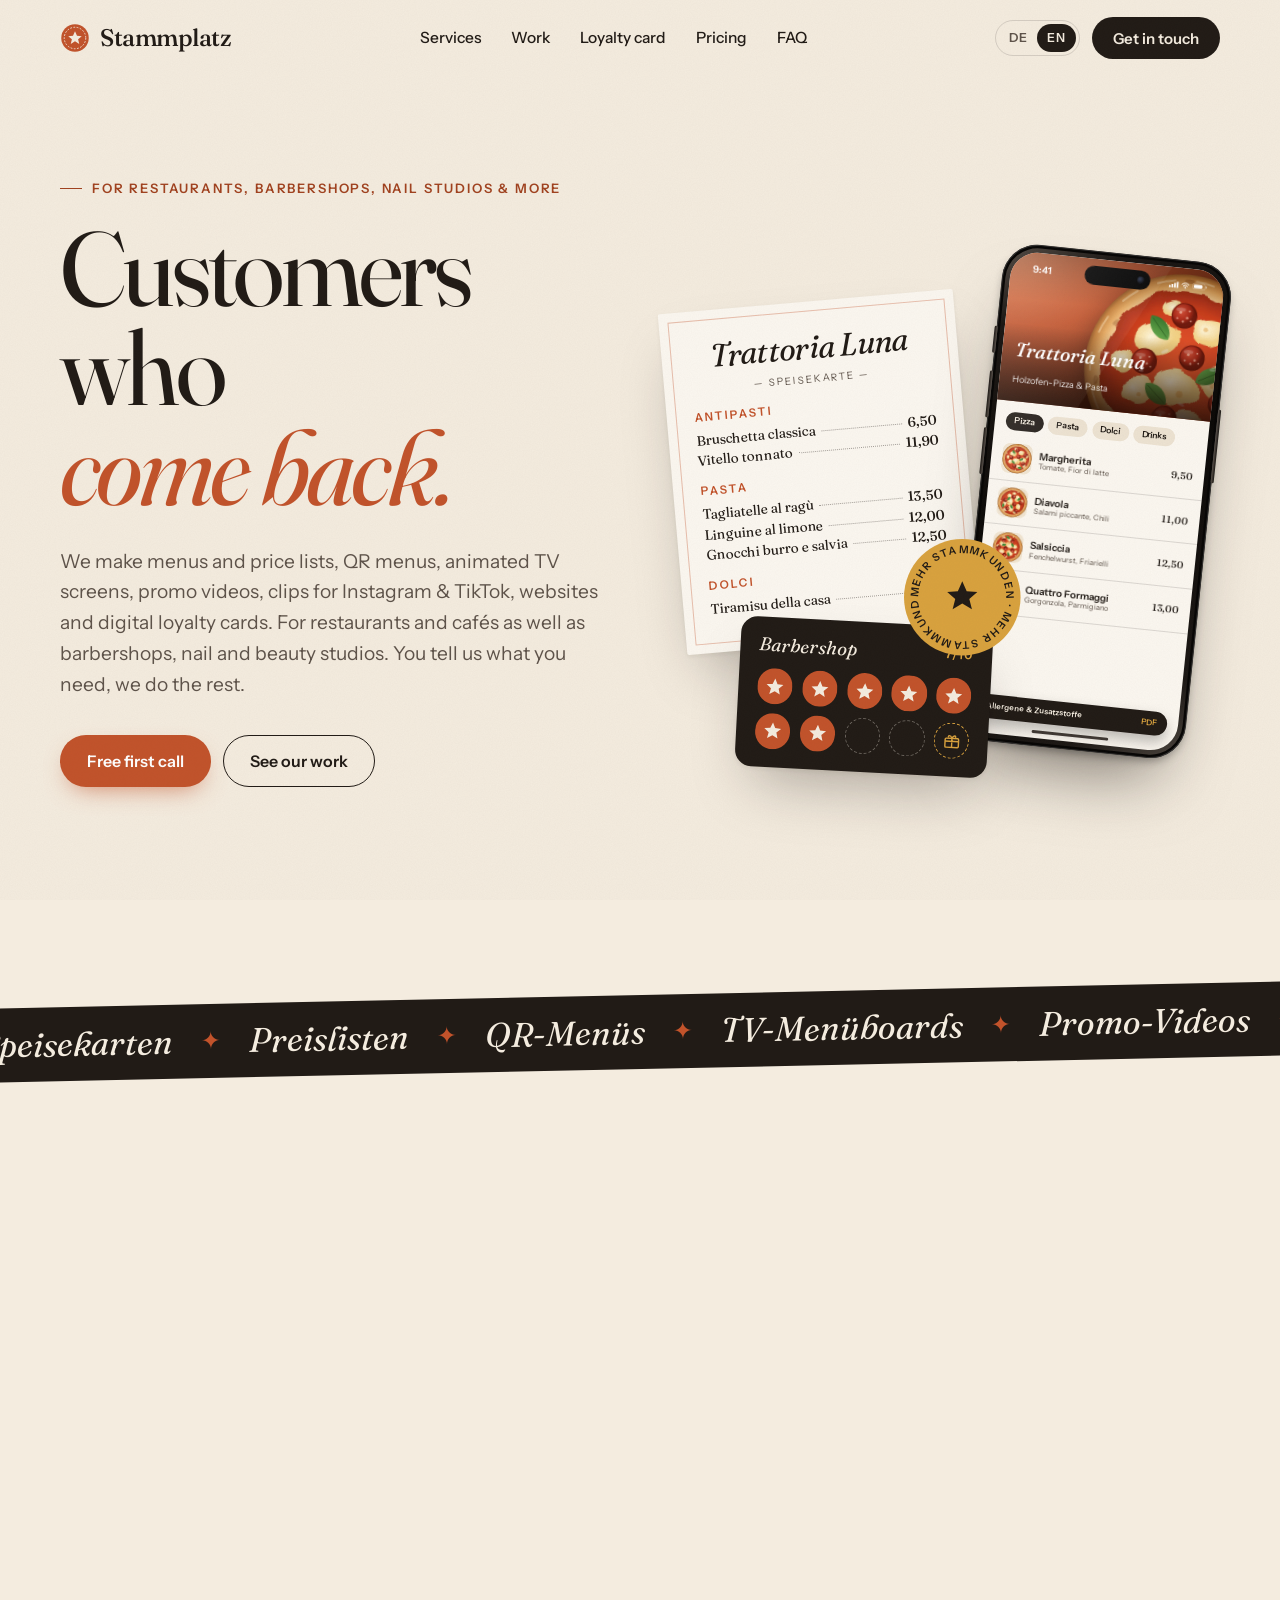
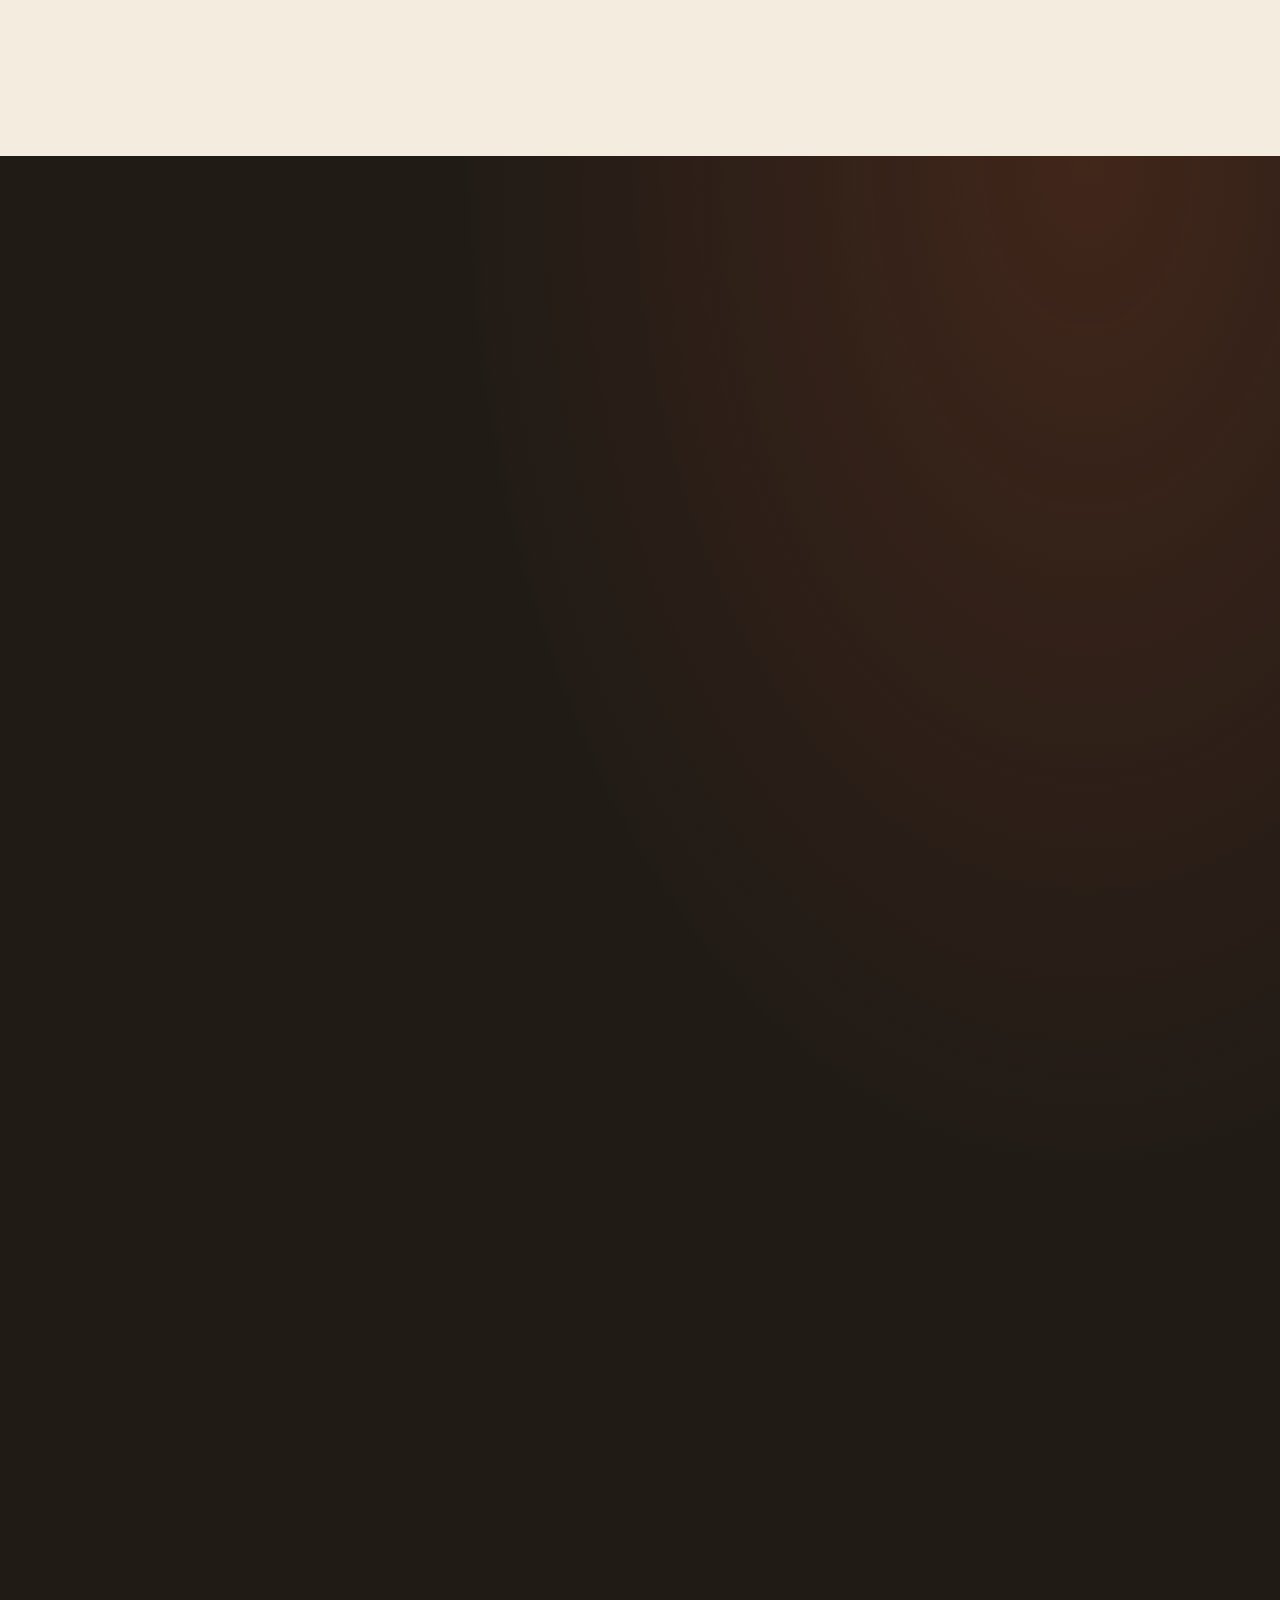
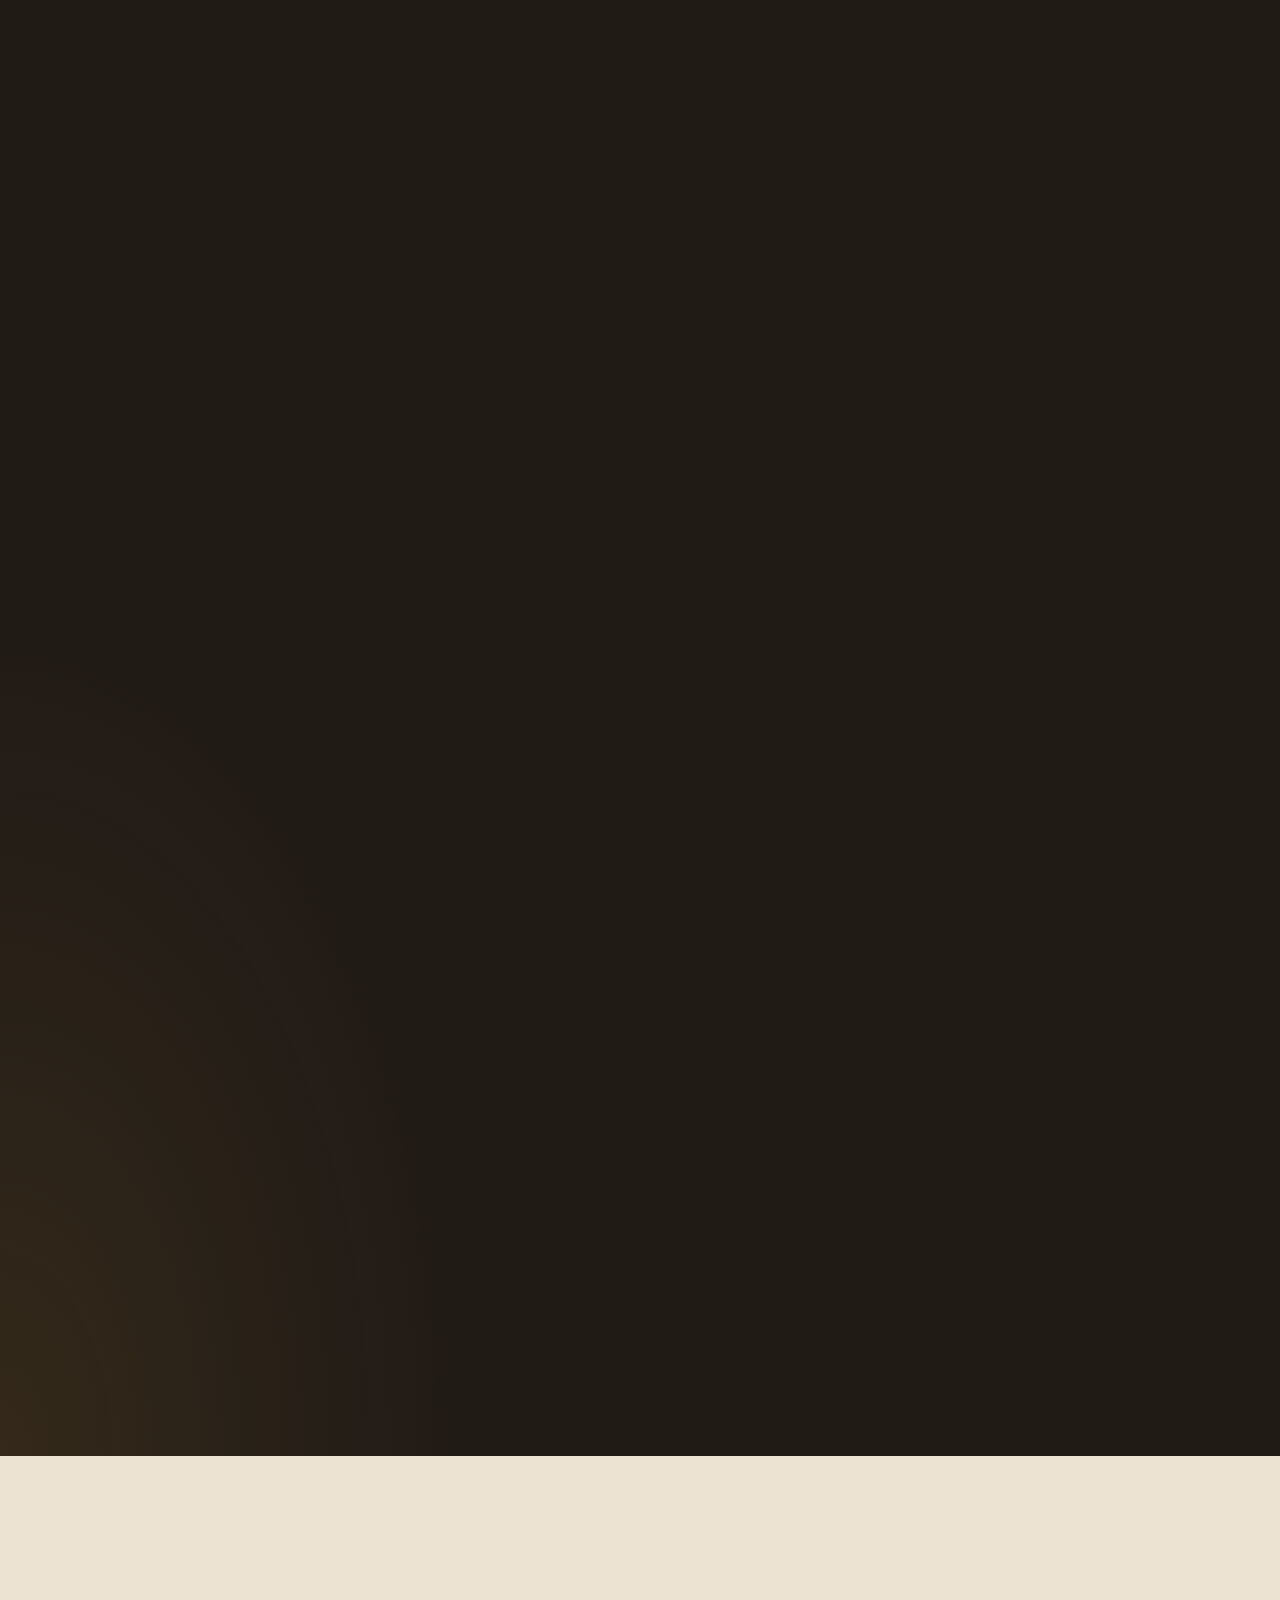
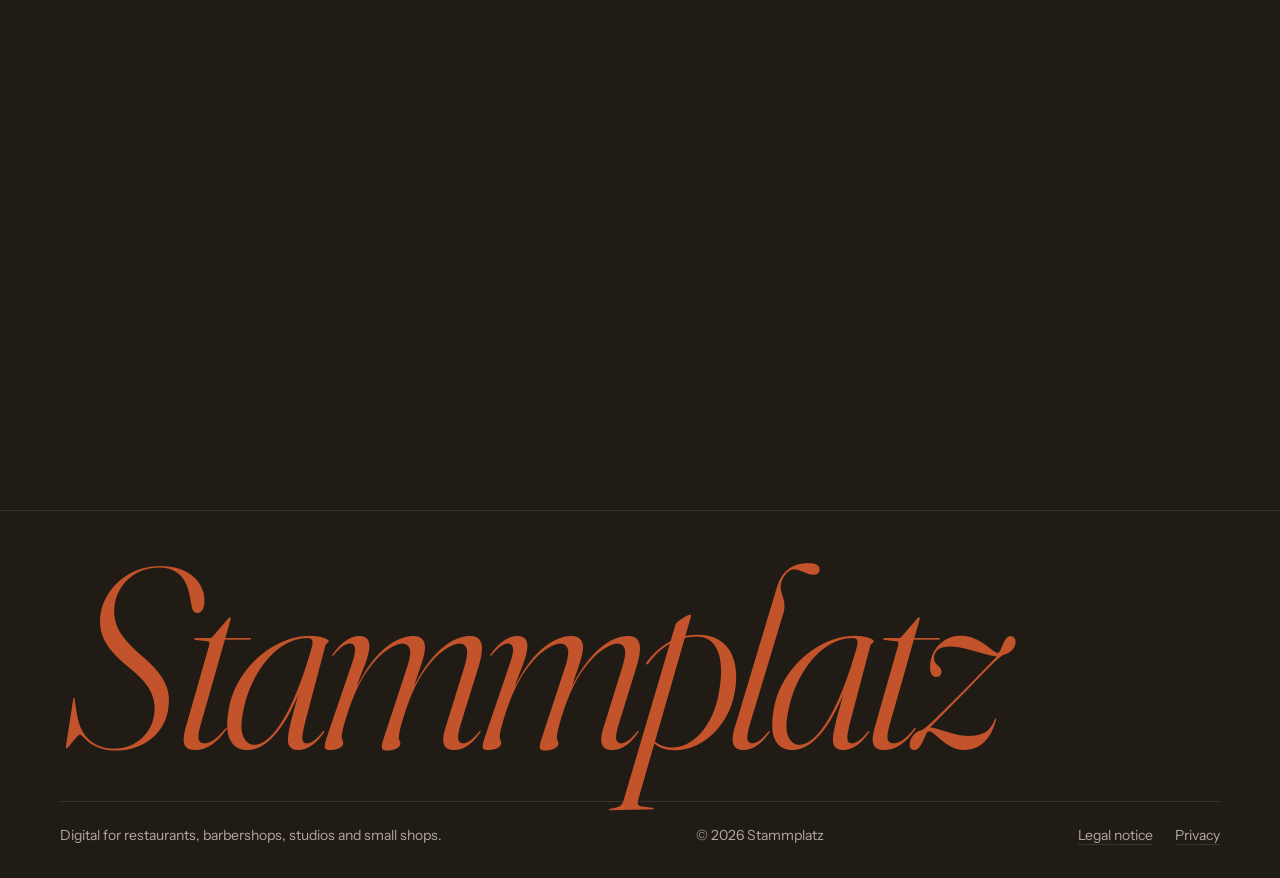
==== commit 0a060300: "Add files via upload" ====
--- a/index.html
+++ b/index.html
@@ -18,7 +18,7 @@
   <!-- Schriften liegen auf der eigenen Seite (schneller, keine Verbindung zu Google) -->
   <link rel="preload" href="assets/fonts/fraunces.woff2" as="font" type="font/woff2" crossorigin>
   <link rel="preload" href="assets/fonts/instrument-sans.woff2" as="font" type="font/woff2" crossorigin>
-  <link rel="stylesheet" href="css/style.css">
+  <link rel="stylesheet" href="css/style.css?v=20261121">
   <script>document.documentElement.classList.add('js');</script>
 </head>
 <body id="top">
@@ -1011,7 +1011,7 @@
   <p class="lb-count" id="lbCount"></p>
 </dialog>
 
-<script src="js/i18n.js"></script>
-<script src="js/main.js"></script>
+<script src="js/i18n.js?v=20261121"></script>
+<script src="js/main.js?v=20261121"></script>
 </body>
 </html>
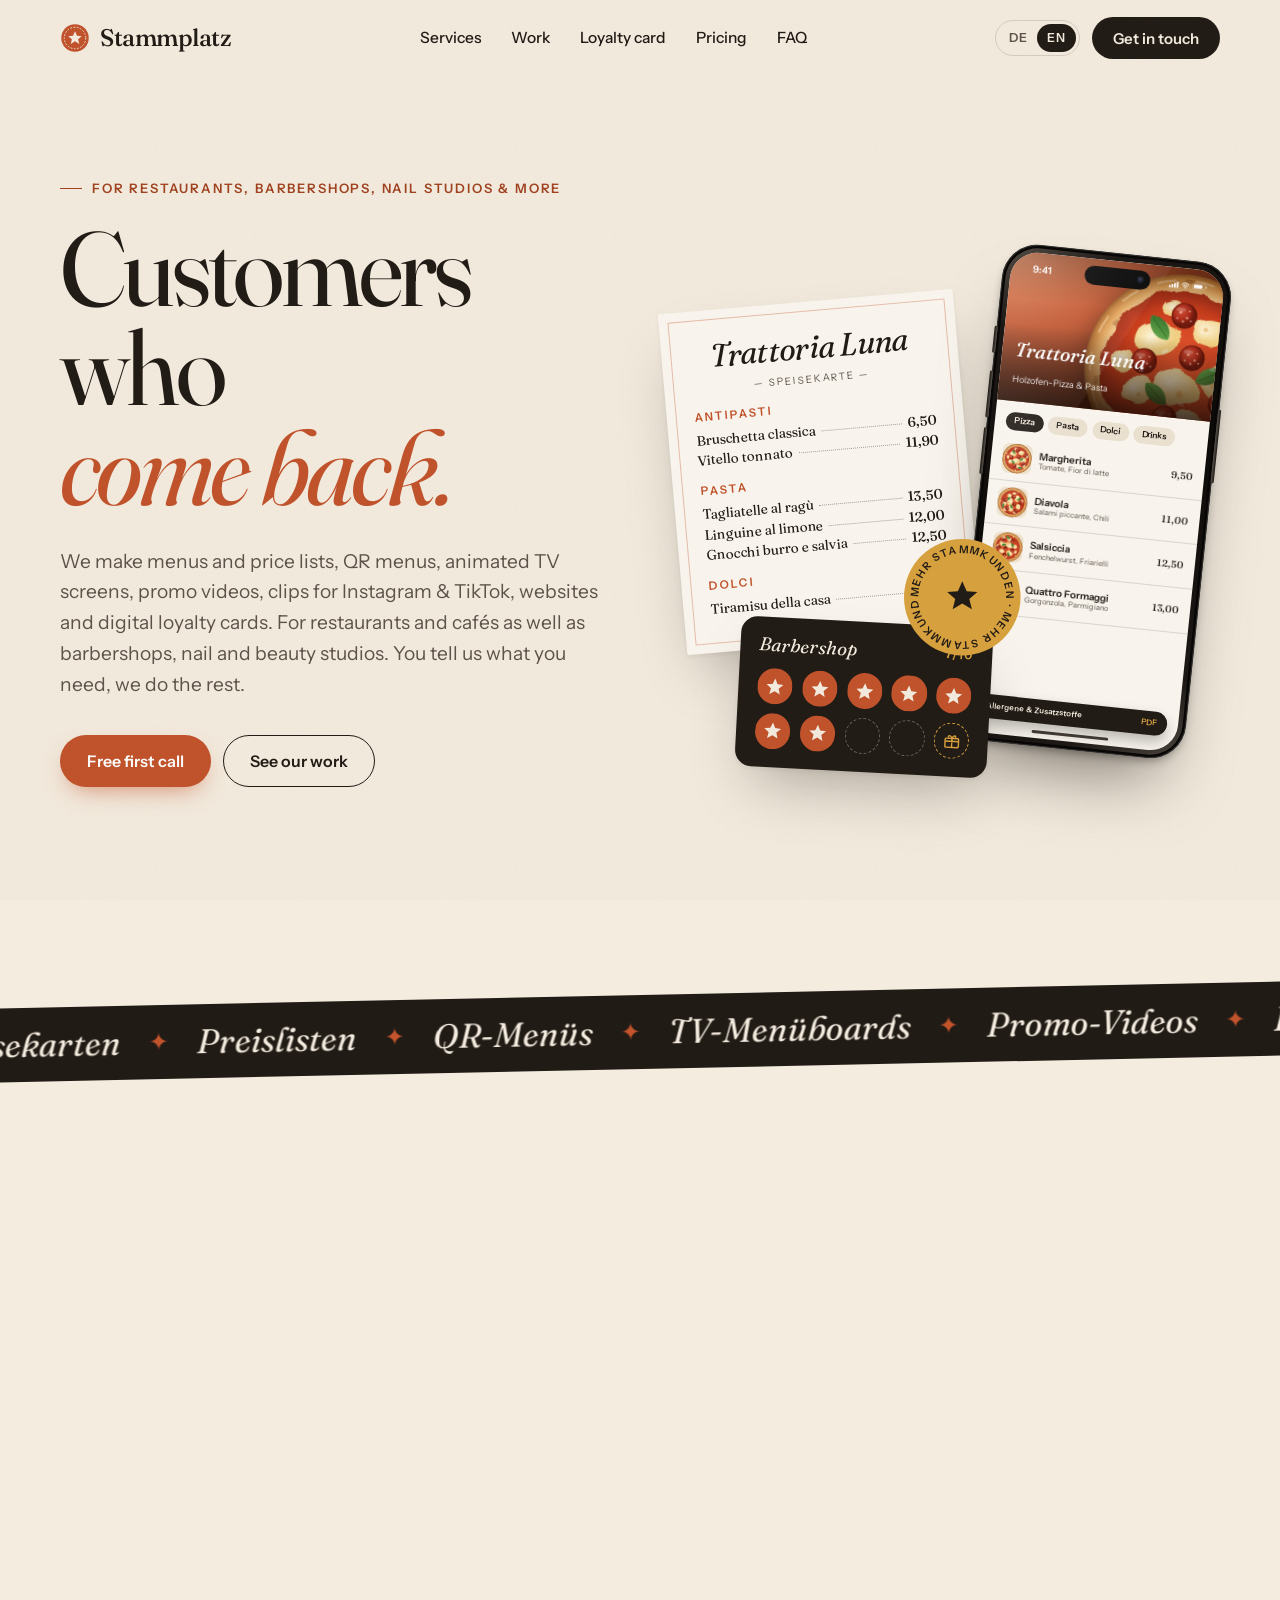
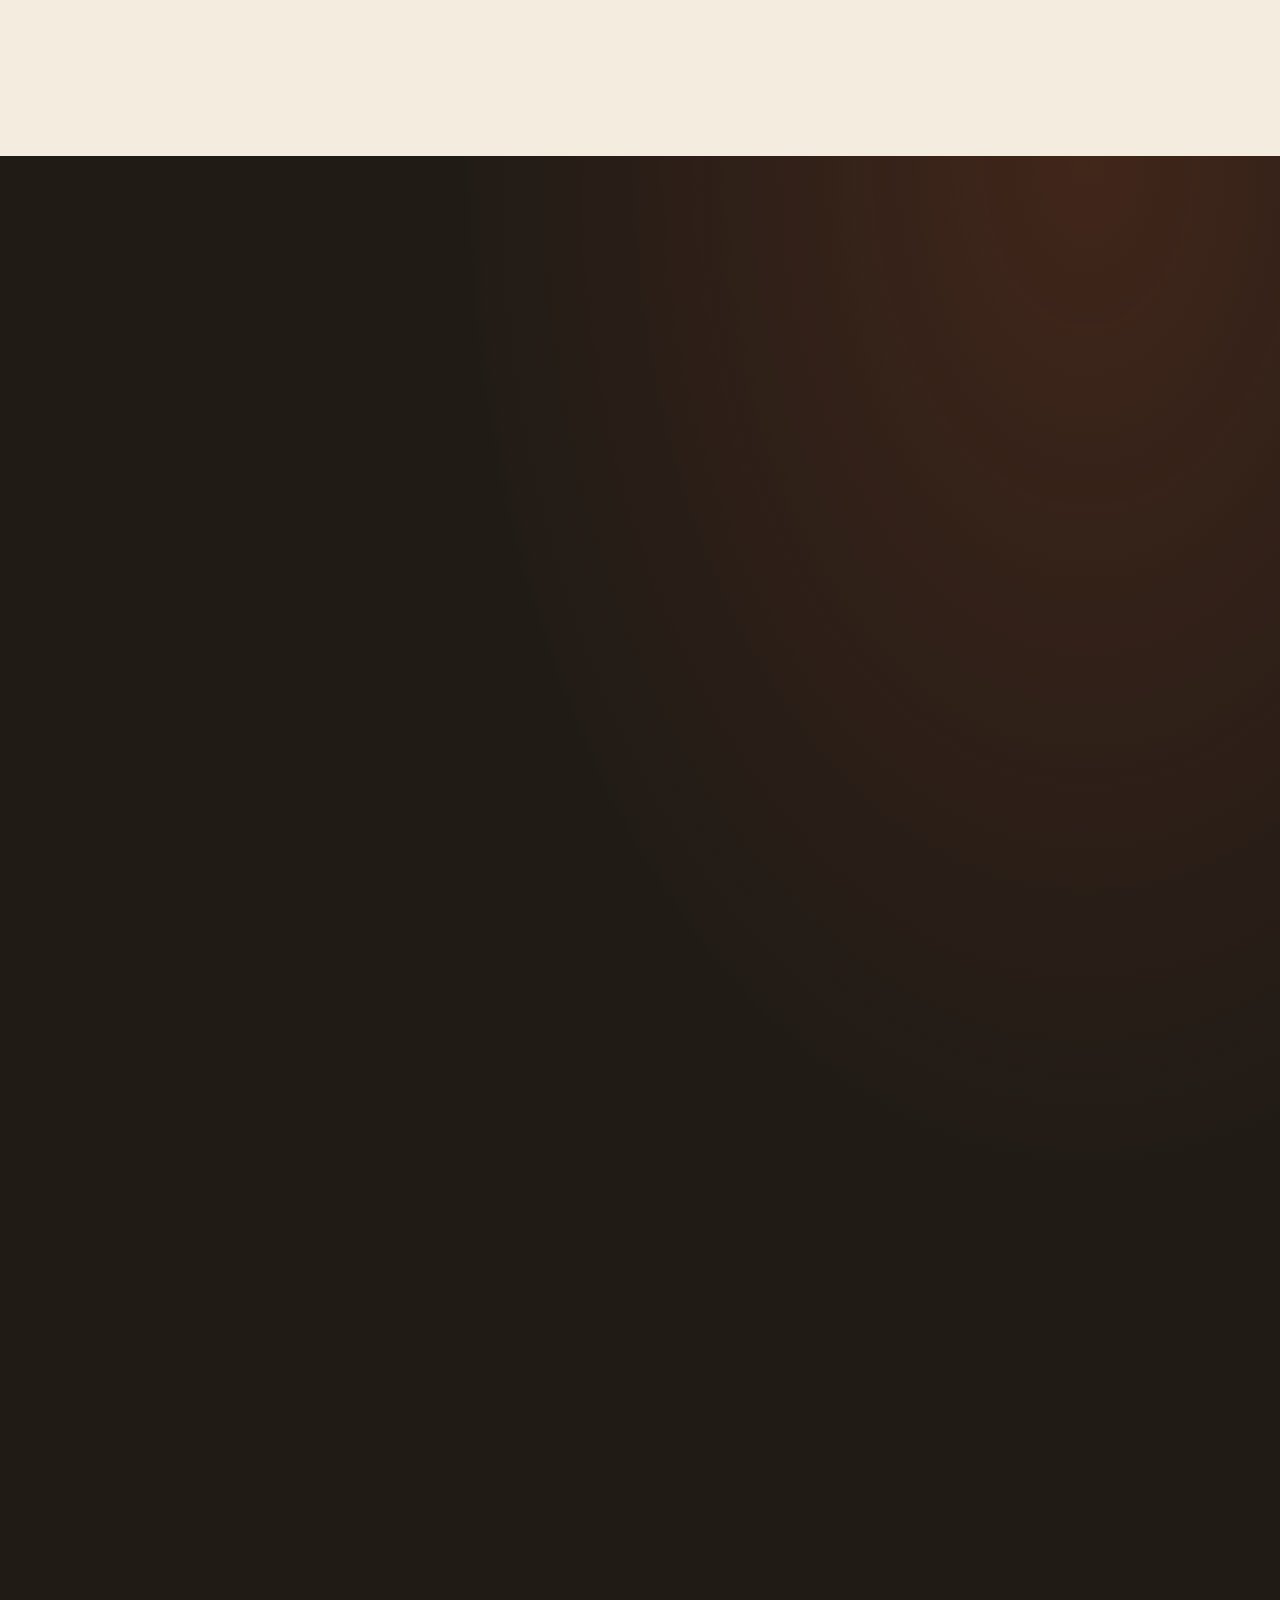
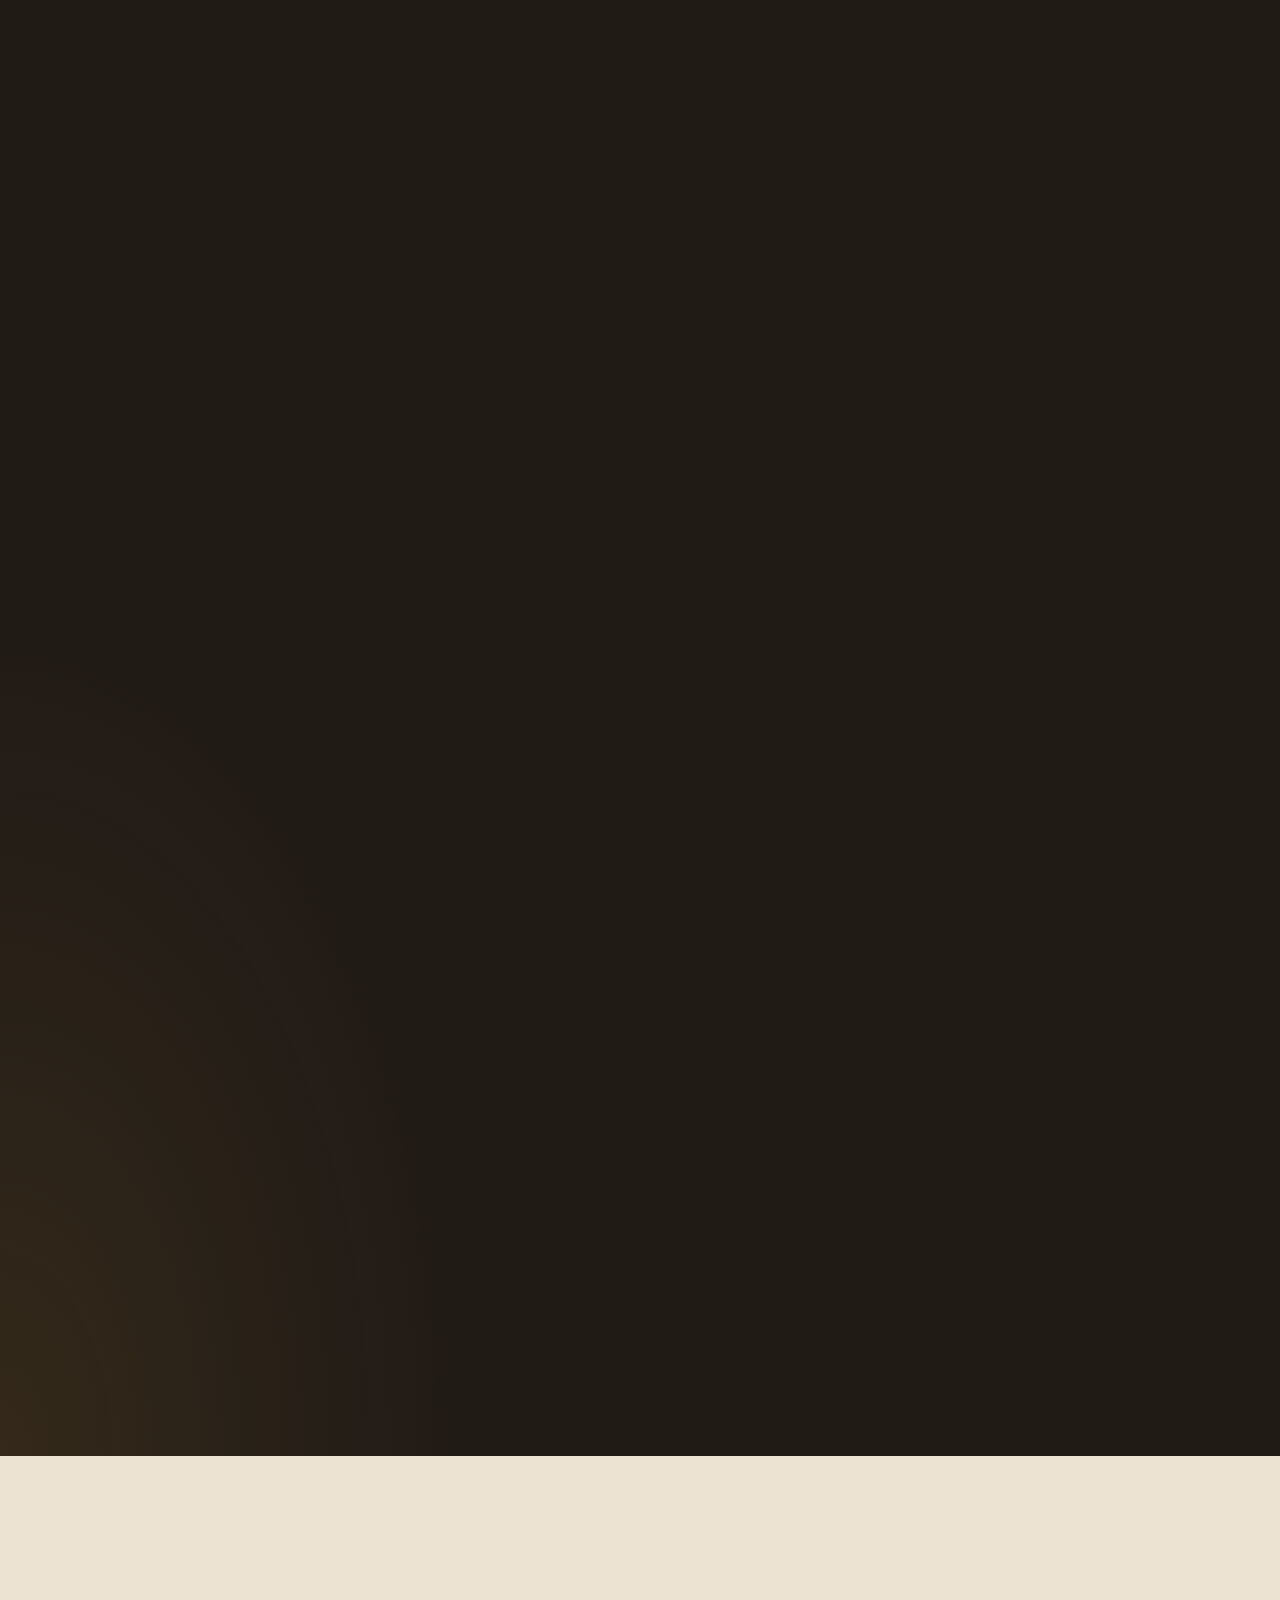
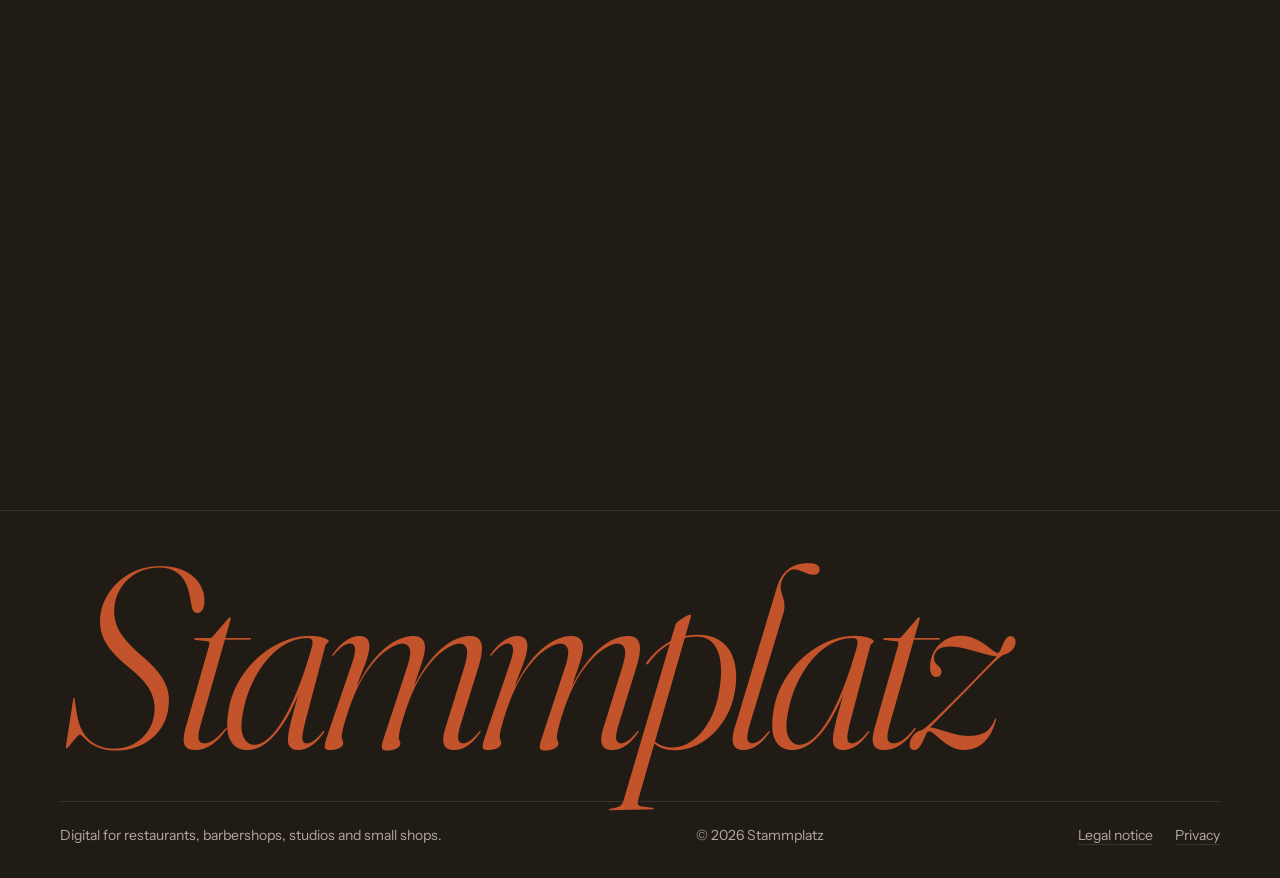
==== commit 9c3f22d5: "Add files via upload" ====
--- a/index.html
+++ b/index.html
@@ -18,7 +18,7 @@
   <!-- Schriften liegen auf der eigenen Seite (schneller, keine Verbindung zu Google) -->
   <link rel="preload" href="assets/fonts/fraunces.woff2" as="font" type="font/woff2" crossorigin>
   <link rel="preload" href="assets/fonts/instrument-sans.woff2" as="font" type="font/woff2" crossorigin>
-  <link rel="stylesheet" href="css/style.css?v=20261121">
+  <link rel="stylesheet" href="css/style.css?v=20261122">
   <script>document.documentElement.classList.add('js');</script>
 </head>
 <body id="top">
@@ -718,7 +718,8 @@
     </div>
 
     <!-- À LA CARTE -->
-    <div class="carte reveal">
+    <button type="button" class="m-toggle m-toggle-carte" data-mtoggle="carte" aria-expanded="false" aria-controls="carte" data-i18n="mt.carte">Alle Einzelpreise ansehen</button>
+    <div class="carte reveal" id="carte">
       <div class="carte-head">
         <p class="carte-title">À la carte</p>
         <p class="carte-sub" data-i18n="ac.sub">Einzeln bestellbar · Einmalpreis</p>
@@ -835,7 +836,8 @@
     </div>
 
     <!-- MONATLICH -->
-    <div class="social-abo reveal">
+    <button type="button" class="m-toggle m-toggle-abo" data-mtoggle="abo" aria-expanded="false" aria-controls="abo" data-i18n="mt.abo">Monatliche Betreuung ansehen</button>
+    <div class="social-abo reveal" id="abo">
       <div class="sa-copy">
         <p class="eyebrow" data-i18n="sa.eyebrow">Monatlich, nur auf Wunsch</p>
         <h3 data-i18n="sa.t">Betreuung <em>nach dem Start.</em></h3>
@@ -1011,7 +1013,7 @@
   <p class="lb-count" id="lbCount"></p>
 </dialog>
 
-<script src="js/i18n.js?v=20261121"></script>
-<script src="js/main.js?v=20261121"></script>
+<script src="js/i18n.js?v=20261122"></script>
+<script src="js/main.js?v=20261122"></script>
 </body>
 </html>
--- a/css/style.css
+++ b/css/style.css
@@ -1158,3 +1158,74 @@
   .logo { font-size: 19px; gap: 7px; }
   .logo-mark { width: 22px; height: 22px; }
 }
+
+/* =========================================================
+   KOMPAKTE HANDY-VERSION (bis 600 px)
+   Weniger Text, weniger Blöcke – Desktop bleibt unverändert.
+   ========================================================= */
+.m-toggle { display: none; }
+
+@media (max-width: 600px) {
+  :root { --section: 60px; }
+  .section-head { margin-bottom: 26px; }
+
+  /* Ganz ausgeblendet auf dem Handy */
+  .marquee-wrap, .stats, #unterschied, #ablauf,
+  #branchen .section-lead, #leistungen .section-lead, #arbeiten .section-lead, #pakete .section-head .section-lead,
+  .tile-reel, .tile-promo, .tile-social, .tile-cta,
+  #stempelkarte .demo, .steps-list p,
+  .promise, .not-incl, .pricing-note, .contact-note, .case-facts { display: none !important; }
+
+  /* Für wen: kleine Kacheln, nur Icon + Name */
+  .branches { grid-template-columns: 1fr; gap: 8px; }
+  .branch { flex-direction: row; align-items: center; gap: 14px; padding: 12px 14px; border-radius: var(--radius-sm); }
+  .branch .icon { flex: none; width: 38px; height: 38px; }
+  .branch .icon svg { width: 19px; height: 19px; }
+  .branch h3 { font-size: 1.1rem; line-height: 1.2; margin: 0; }
+  .branch p { display: none; }
+  .branch-more { padding: 16px 14px; }
+  .branch-more p { display: block; font-size: 14px; margin-top: 4px; }
+
+  /* Leistungen: 2 Spalten, nur Icon + Titel */
+  .services { grid-template-columns: 1fr 1fr; gap: 10px; }
+  .service { padding: 16px 14px; }
+  .service-top { margin-bottom: 12px; }
+  .service .num, .service .ribbon, .service p, .service .tags { display: none; }
+  .service h3 { font-size: 1.08rem; line-height: 1.2; margin: 0; }
+  .service:nth-last-child(2) { grid-column: 1 / -1; flex-direction: row; align-items: center; gap: 14px; }
+  .service:nth-last-child(2) .service-top { margin: 0; }
+  .service-more { grid-column: 1 / -1; gap: 12px; }
+  .service-more .btn { margin-top: 4px; }
+
+  /* Stempelkarte: nur die Schritte als kurze Liste */
+  .steps-list { margin-top: 24px; }
+  .steps-list li { padding: 12px 0; align-items: center; }
+  .steps-list b { margin: 0; }
+
+  /* Preise: zuerst die Sets zum Wischen, Einzelpreise & Betreuung zum Aufklappen */
+  #pakete .container { display: flex; flex-direction: column; }
+  #pakete .sets-head { margin: 0; }
+  #pakete .sets-head p { display: none; }
+  #pakete .section-head { order: 0; }
+  #pakete .sets-head { order: 1; }
+  #pakete .pricing { order: 2; }
+  #pakete .m-toggle-carte { order: 3; }
+  #pakete .carte { order: 4; }
+  #pakete .m-toggle-abo { order: 5; }
+  #pakete .social-abo { order: 6; }
+  .pricing {
+    display: flex; gap: 12px; max-width: none; overflow-x: auto; scroll-snap-type: x mandatory;
+    margin: 0 calc(var(--gutter) * -1); padding: 22px var(--gutter) 12px; scrollbar-width: none;
+  }
+  .pricing::-webkit-scrollbar { display: none; }
+  .plan { flex: 0 0 86%; scroll-snap-align: center; }
+  .carte:not(.m-open), .social-abo:not(.m-open) { display: none; }
+  .m-toggle {
+    display: flex; align-items: center; justify-content: space-between; gap: 12px; width: 100%;
+    margin-top: 14px; padding: 18px 20px; border: 1.5px solid var(--ink); border-radius: var(--radius-sm);
+    background: transparent; color: var(--ink); font: 600 16px/1.2 var(--sans); text-align: left; cursor: pointer;
+  }
+  .m-toggle::after { content: "+"; font: 300 26px/1 var(--sans); color: var(--terra); transition: transform .3s var(--ease); }
+  .m-toggle[aria-expanded="true"]::after { transform: rotate(45deg); }
+  .carte.m-open, .social-abo.m-open { margin-top: 12px; }
+}
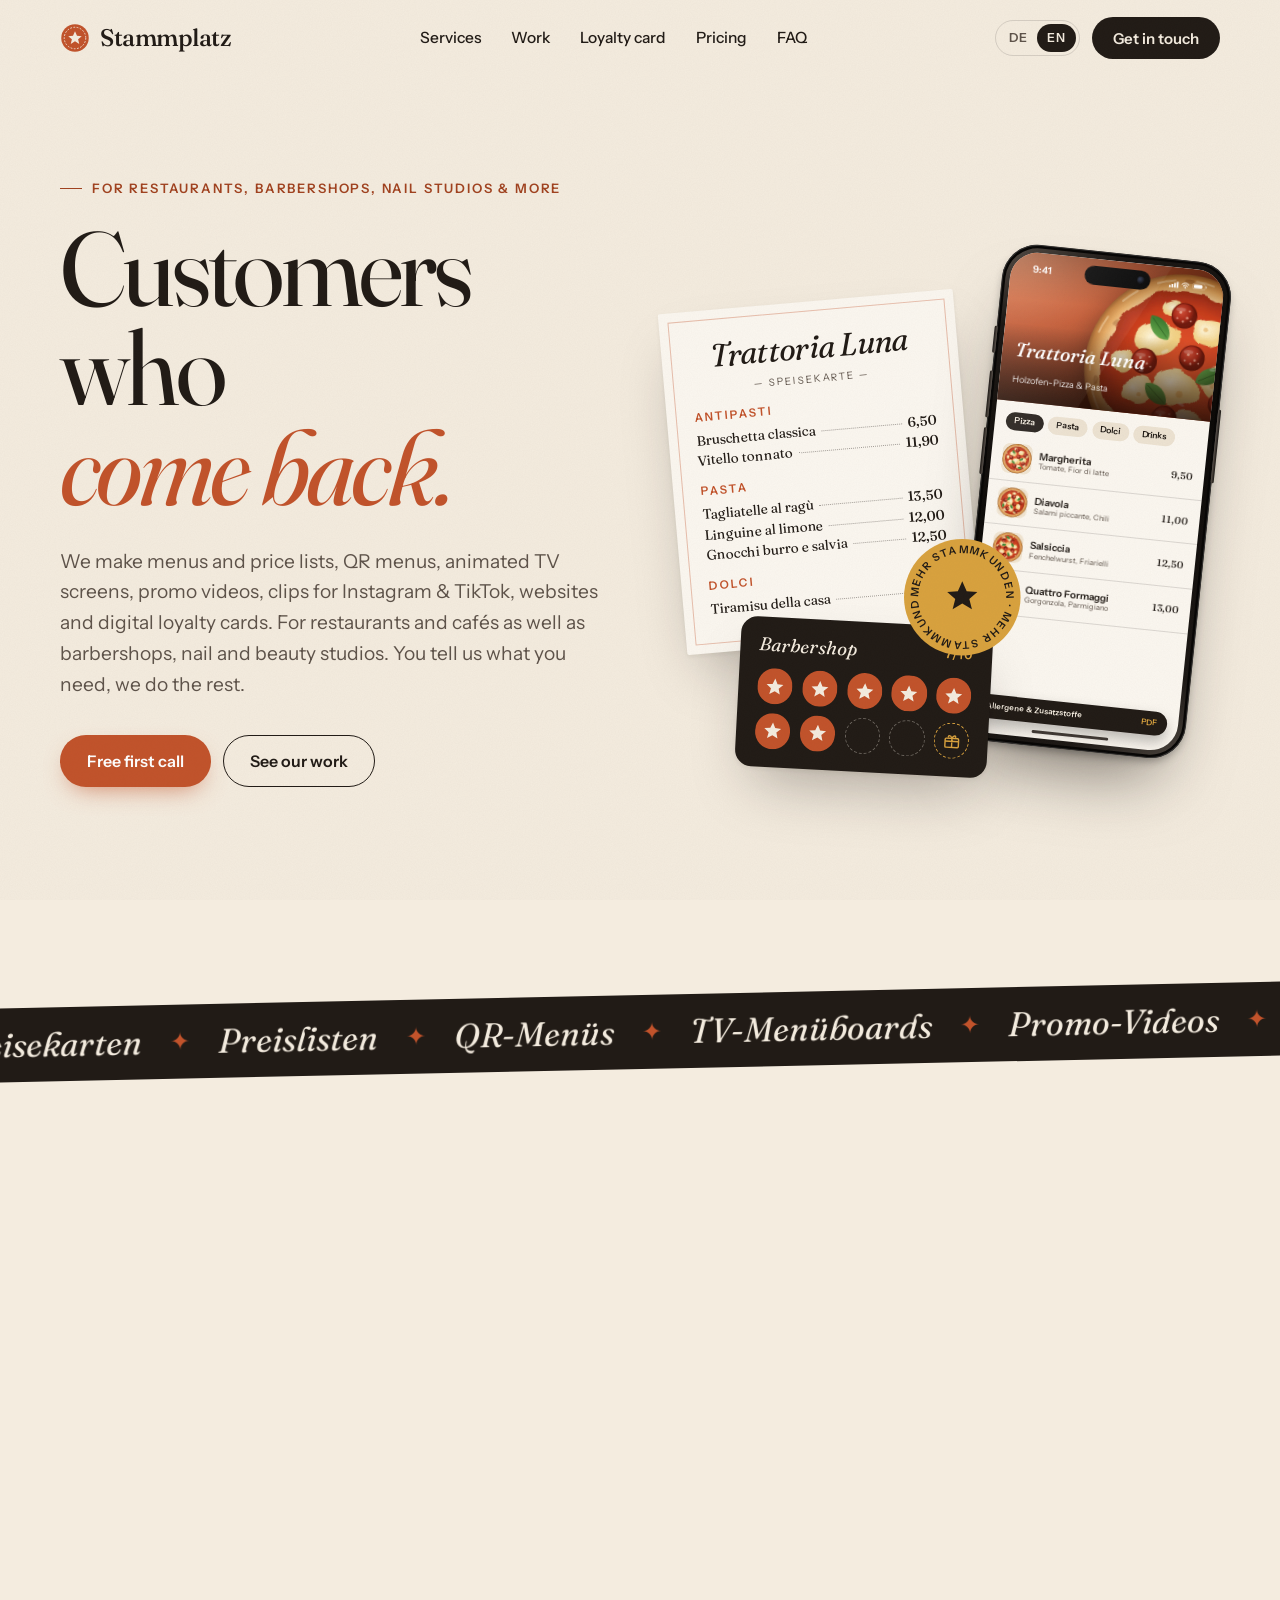
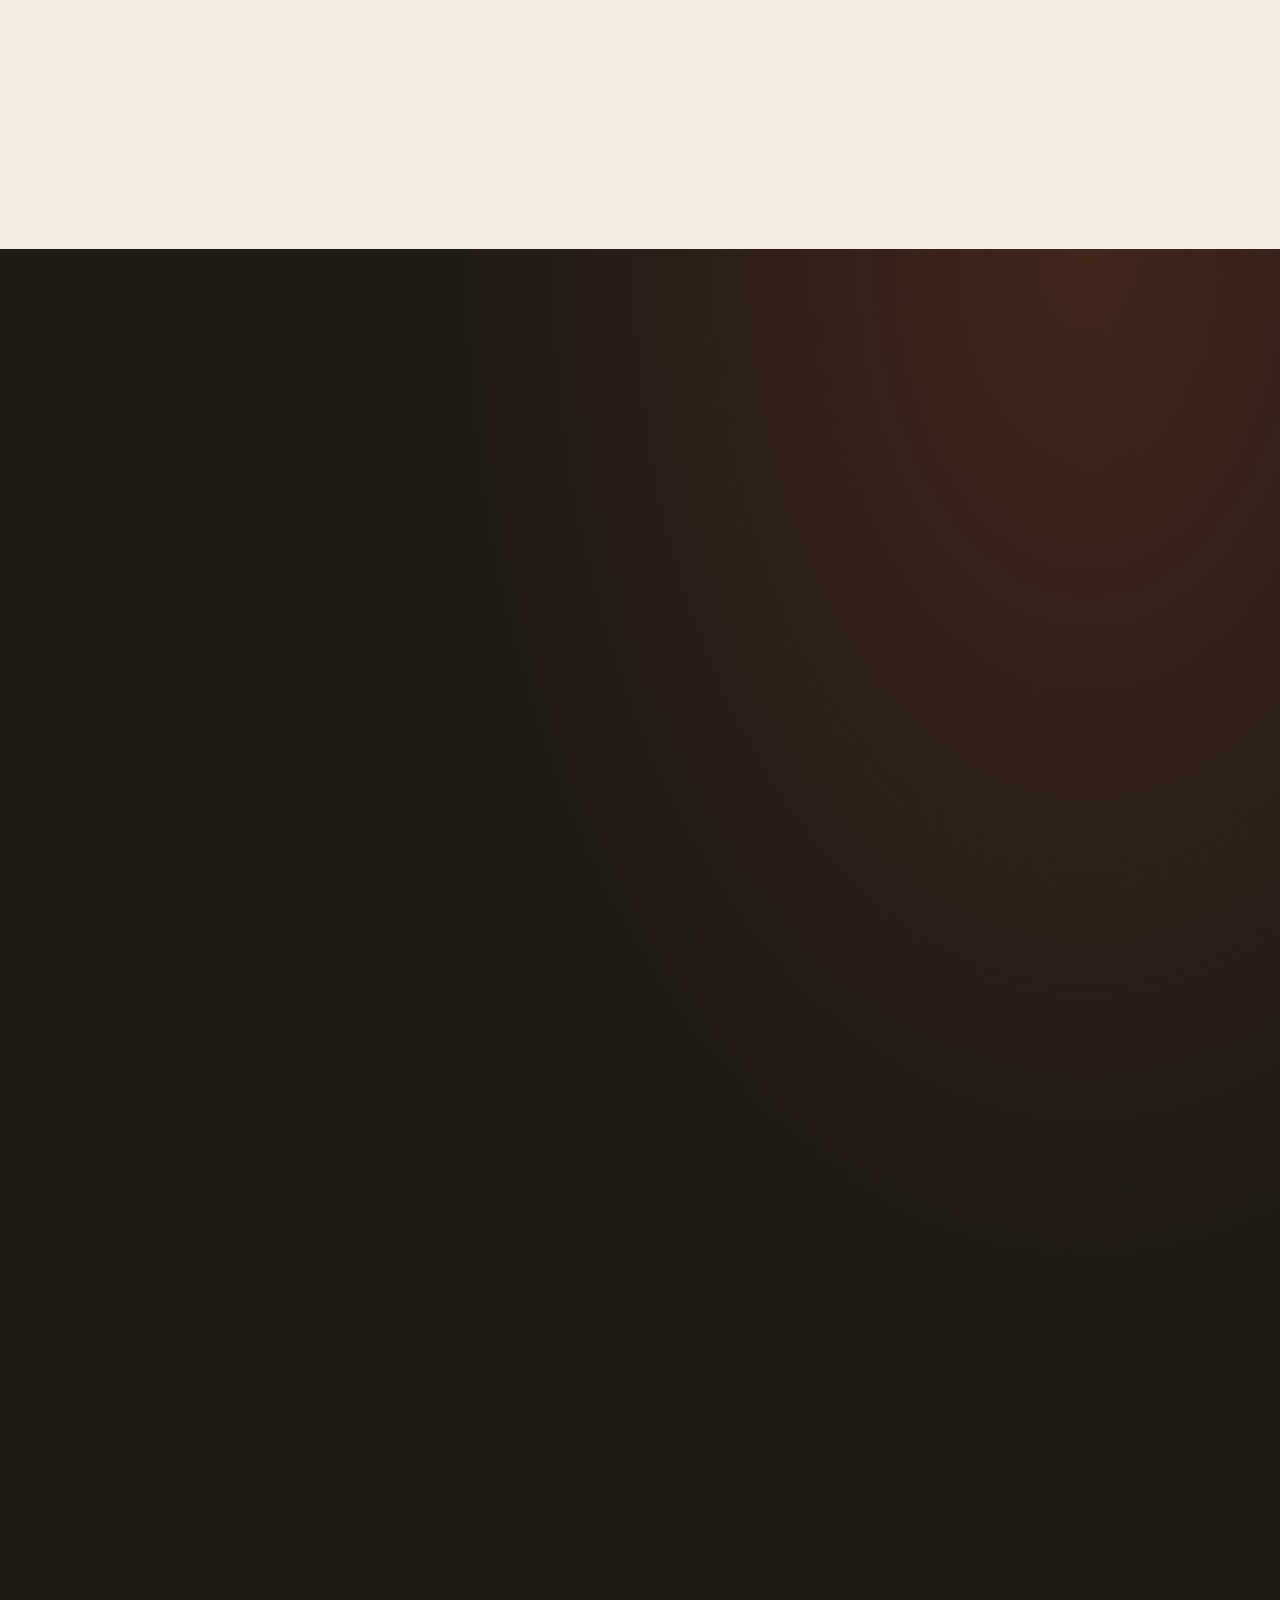
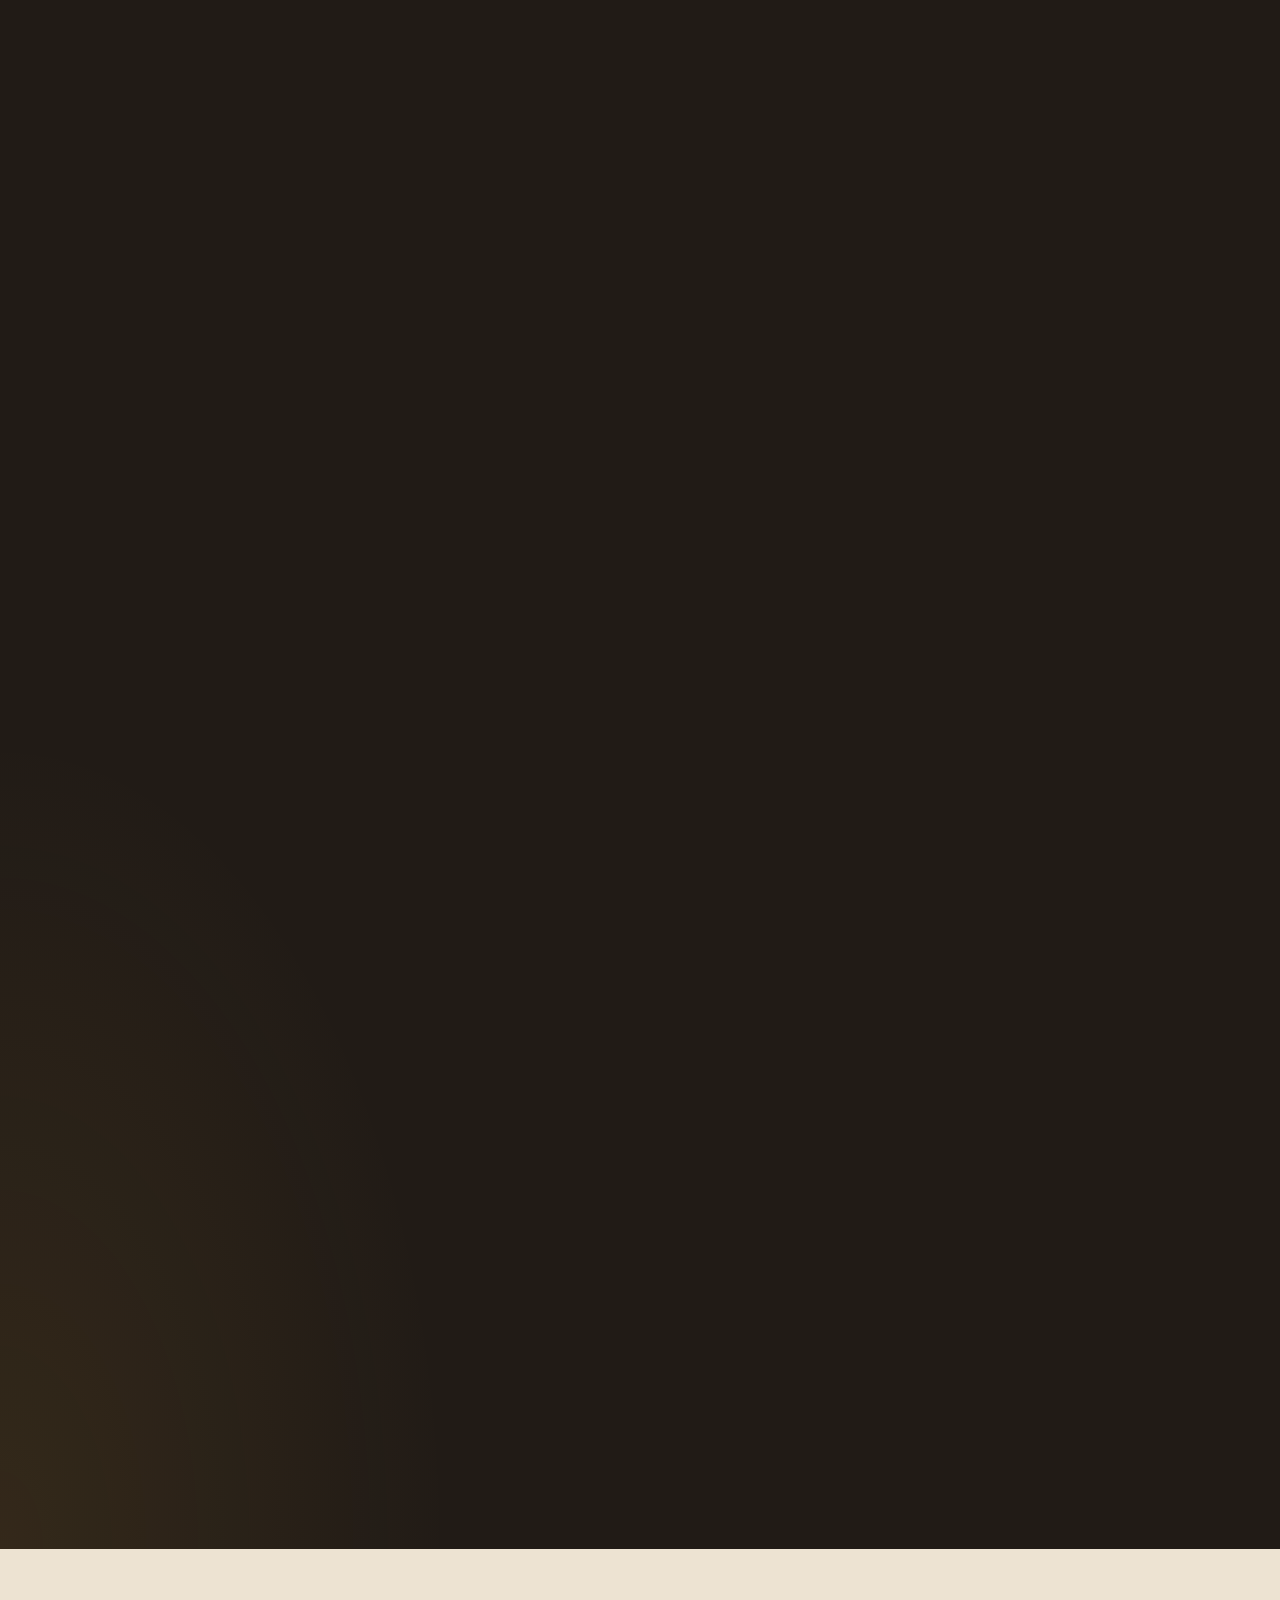
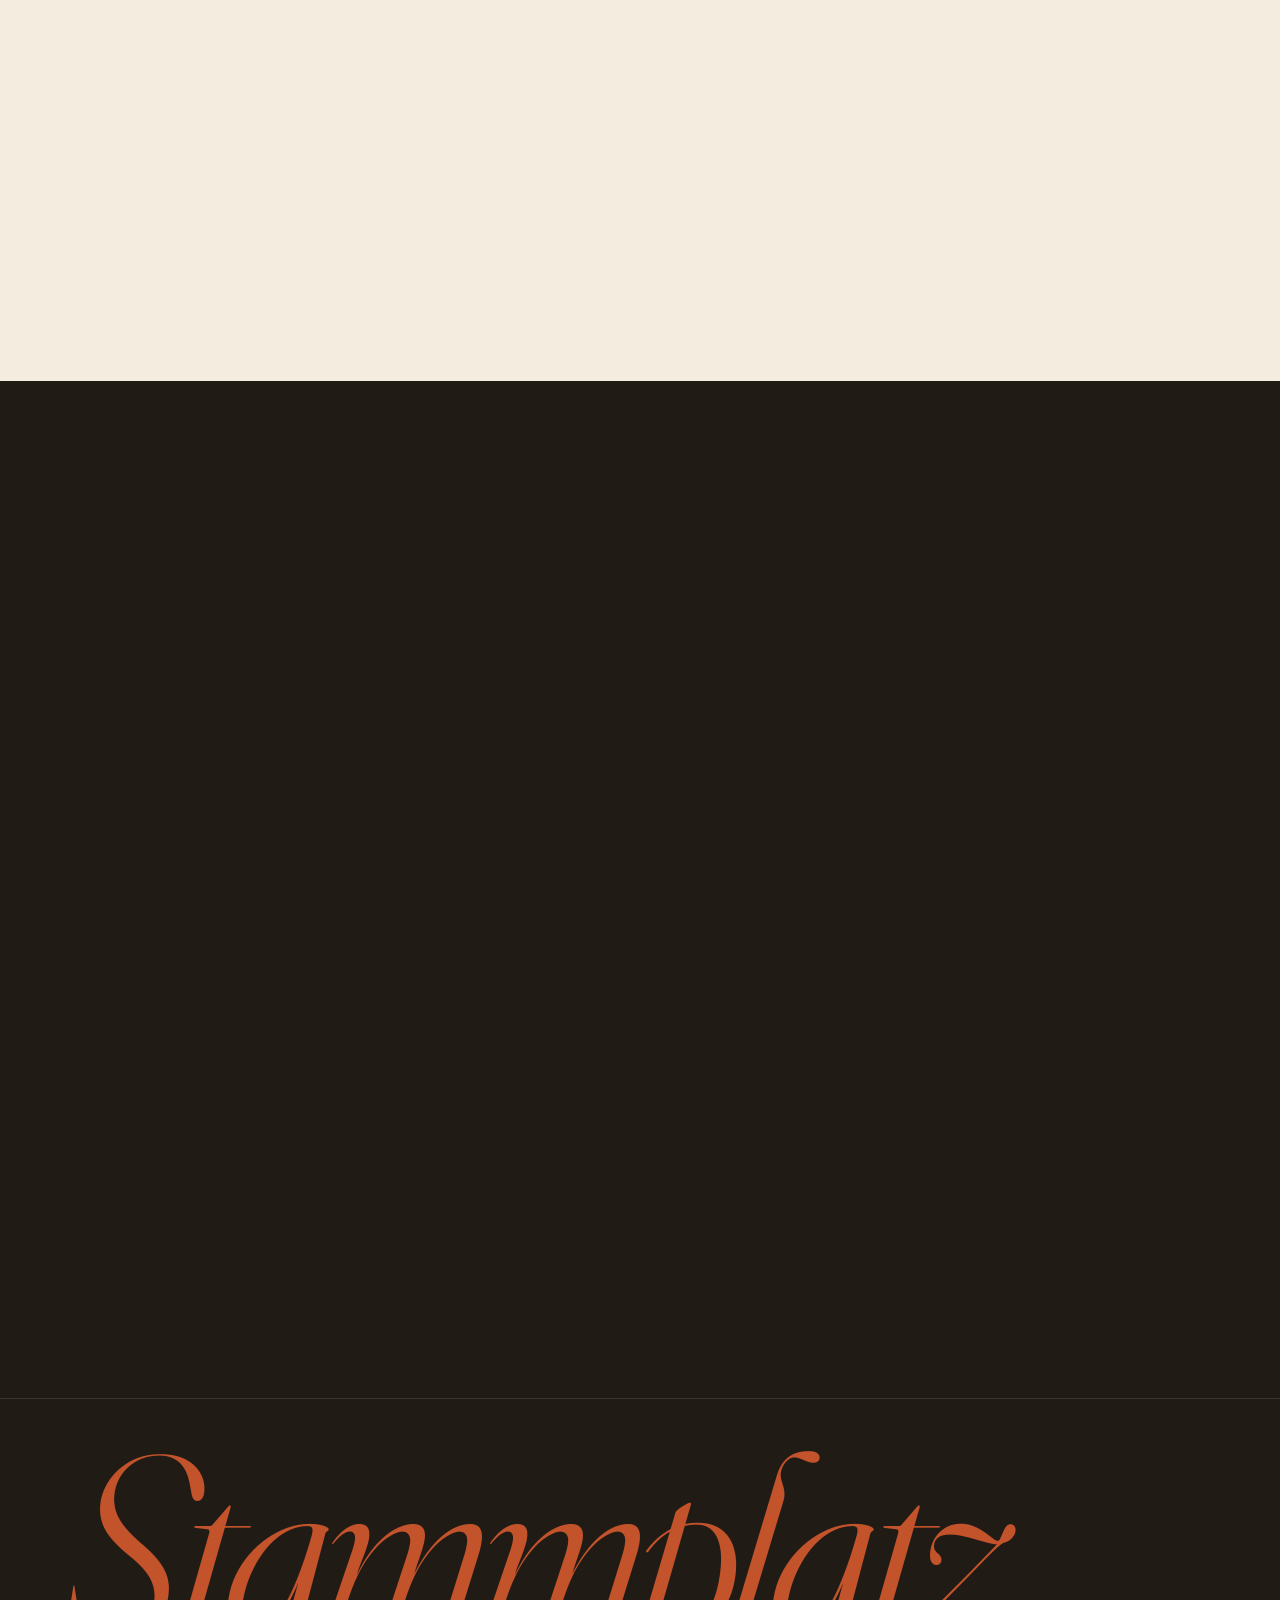
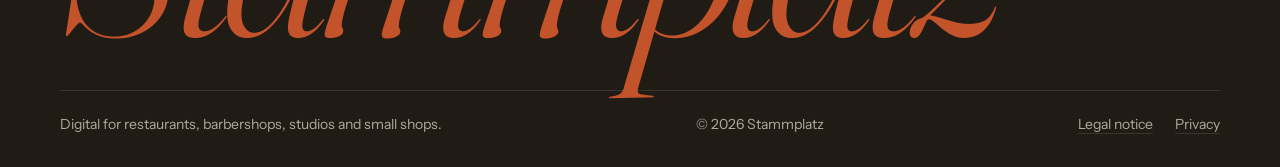
==== commit 29f83aae: "Add files via upload" ====
--- a/index.html
+++ b/index.html
@@ -18,7 +18,7 @@
   <!-- Schriften liegen auf der eigenen Seite (schneller, keine Verbindung zu Google) -->
   <link rel="preload" href="assets/fonts/fraunces.woff2" as="font" type="font/woff2" crossorigin>
   <link rel="preload" href="assets/fonts/instrument-sans.woff2" as="font" type="font/woff2" crossorigin>
-  <link rel="stylesheet" href="css/style.css?v=20261122">
+  <link rel="stylesheet" href="css/style.css?v=20261123">
   <script>document.documentElement.classList.add('js');</script>
 </head>
 <body id="top">
@@ -170,7 +170,7 @@
       </div>
       <ul class="trust reveal">
         <li data-i18n="hero.t1">Schon 50+ Restaurants betreut</li>
-        <li data-i18n="hero.t2">Faire Festpreise</li>
+        <li data-i18n="hero.t2">Festpreise ab 249 €</li>
         <li data-i18n="hero.t3">Sie sprechen direkt mit uns</li>
       </ul>
     </div>
@@ -360,6 +360,7 @@
       <article class="service reveal">
         <div class="service-top"><span class="icon"><svg viewBox="0 0 24 24"><rect x="5" y="3" width="14" height="18" rx="2"/><path d="M8.5 8h7M8.5 12h7M8.5 16h4"/></svg></span><span class="num">01</span></div>
         <h3 data-i18n="svc.1.t">Speisekarte &amp; Preisliste</h3>
+        <p class="svc-price">249 €</p>
         <p data-i18n="svc.1.d">Klares Layout und gut lesbare Schrift, bei Speisekarten mit Allergenen. Sie bekommen Karte oder Preisliste druckfertig und als PDF für Website &amp; WhatsApp.</p>
         <ul class="tags"><li data-i18n="svc.1.a">Druck</li><li>PDF</li><li data-i18n="svc.1.b">Allergene</li></ul>
       </article>
@@ -367,6 +368,7 @@
       <article class="service reveal">
         <div class="service-top"><span class="icon"><svg viewBox="0 0 24 24"><rect x="3.5" y="3.5" width="6.5" height="6.5" rx="1"/><rect x="14" y="3.5" width="6.5" height="6.5" rx="1"/><rect x="3.5" y="14" width="6.5" height="6.5" rx="1"/><path d="M14 14h2.5v2.5H14zM18 18h2.5v2.5H18zM18 14h2.5M14 20.5h2"/></svg></span><span class="num">02</span></div>
         <h3 data-i18n="svc.2.t">QR-Code-Menü</h3>
+        <p class="svc-price"><span data-i18n="svc.2.p">im Paket ab 249 €</span></p>
         <p data-i18n="svc.2.d">Kunden scannen den Code am Tisch oder an der Theke und sehen Ihre Karte oder Preisliste auf dem Handy, ohne App. Ändert sich ein Preis, schreiben Sie uns, und wir ändern ihn.</p>
         <ul class="tags"><li data-i18n="svc.2.a">Aufsteller</li><li data-i18n="svc.2.b">Ohne App</li></ul>
       </article>
@@ -374,6 +376,7 @@
       <article class="service reveal">
         <div class="service-top"><span class="icon"><svg viewBox="0 0 24 24"><rect x="2.5" y="4" width="19" height="13" rx="2"/><path d="M8 21h8M12 17v4"/><path d="M10.3 8.3v4.6l3.9-2.3z" fill="currentColor" stroke="none"/></svg></span><span class="num">03</span></div>
         <h3 data-i18n="svc.3.t">Animiertes TV-Menü</h3>
+        <p class="svc-price">200 €</p>
         <p data-i18n="svc.3.d">Ein bewegtes Menü oder eine Preisliste für den Bildschirm über der Theke oder im Wartebereich, mit Angeboten, Tagesgerichten oder Happy Hour. Ihre Kunden sehen es schon beim Warten.</p>
         <ul class="tags"><li>Animation</li><li>Full HD / 4K</li></ul>
       </article>
@@ -381,6 +384,7 @@
       <article class="service reveal">
         <div class="service-top"><span class="icon"><svg viewBox="0 0 24 24"><rect x="6" y="2.5" width="12" height="19" rx="2.5"/><path d="M10.5 9.2v5.6l4.6-2.8z" fill="currentColor" stroke="none"/><path d="M2.5 8v8M21.5 8v8"/></svg></span><span class="num">04</span></div>
         <h3 data-i18n="svc.4.t">Promo-Videos &amp; Animationen</h3>
+        <p class="svc-price"><small data-i18n="pk.from">ab</small> 80 €</p>
         <p data-i18n="svc.4.d">Rabatt-Aktionen, Happy Hour, das neue Angebot der Woche: kurze, bewegte Clips für Ihren Bildschirm, Instagram, TikTok und den WhatsApp-Status.</p>
         <ul class="tags"><li>Reels</li><li>Stories</li><li data-i18n="svc.4.a">Rabatte</li></ul>
       </article>
@@ -389,6 +393,7 @@
         <div class="service-top"><span class="icon"><svg viewBox="0 0 24 24"><rect x="3" y="3" width="18" height="18" rx="5.5"/><circle cx="12" cy="12" r="4.2"/><circle cx="17.2" cy="6.8" r=".9" fill="currentColor"/></svg></span><span class="num">05</span></div>
         <span class="ribbon ribbon-new" data-i18n="svc.soc.r">Neu</span>
         <h3 data-i18n="svc.soc.t">Instagram &amp; TikTok</h3>
+        <p class="svc-price">400 € <small data-i18n="ac.mo">/ Monat</small></p>
         <p data-i18n="svc.soc.d">Wir planen, filmen und posten regelmäßig Reels, Stories und Beiträge für Ihr Geschäft, passend zu Ihrem Stil.</p>
         <ul class="tags"><li>Instagram</li><li>TikTok</li><li data-i18n="svc.soc.a">Monatsabo</li></ul>
       </article>
@@ -396,6 +401,7 @@
       <article class="service reveal">
         <div class="service-top"><span class="icon"><svg viewBox="0 0 24 24"><rect x="3" y="4" width="18" height="16" rx="2"/><path d="M3 9h18"/><circle cx="6" cy="6.5" r=".6" fill="currentColor"/><circle cx="8" cy="6.5" r=".6" fill="currentColor"/><path d="M7 13h6M7 16h4"/></svg></span><span class="num">06</span></div>
         <h3 data-i18n="svc.web.t">Website</h3>
+        <p class="svc-price">500 €</p>
         <p data-i18n="svc.web.d">Speisekarte oder Preisliste, Öffnungszeiten, Anfahrt und Kontakt auf einer Seite, gebaut fürs Handy. So finden Kunden Sie auch über Google.</p>
         <ul class="tags"><li data-i18n="svc.web.a">Mobil</li><li>Google</li><li data-i18n="svc.web.b">DSGVO</li></ul>
       </article>
@@ -403,6 +409,7 @@
       <article class="service reveal">
         <div class="service-top"><span class="icon"><svg viewBox="0 0 24 24"><path d="M12 21s-6.5-6.2-6.5-11a6.5 6.5 0 0 1 13 0c0 4.8-6.5 11-6.5 11z"/><circle cx="12" cy="10" r="2.4"/></svg></span><span class="num">07</span></div>
         <h3 data-i18n="svc.ggl.t">Google-Profil &amp; Bewertungen</h3>
+        <p class="svc-price">120 €</p>
         <p data-i18n="svc.ggl.d">Wir richten Ihren Eintrag bei Google Maps ein, mit Fotos, aktuellen Öffnungszeiten und Ihrer Karte oder Preisliste. Dazu bekommen Sie eine einfache Möglichkeit, Kunden um eine Bewertung zu bitten.</p>
         <ul class="tags"><li>Google Maps</li><li data-i18n="svc.ggl.a">Bewertungen</li></ul>
       </article>
@@ -411,6 +418,7 @@
         <div class="service-top"><span class="icon"><svg viewBox="0 0 24 24"><rect x="2.5" y="5" width="19" height="14" rx="3"/><circle cx="7.5" cy="12" r="2" fill="currentColor"/><circle cx="12" cy="12" r="2" fill="currentColor"/><circle cx="16.5" cy="12" r="2"/></svg></span><span class="num">08</span></div>
         <span class="ribbon" data-i18n="svc.5.r">Unser Liebling</span>
         <h3 data-i18n="svc.5.t">Digitale Stempelkarte</h3>
+        <p class="svc-price">500 € <span data-i18n="svc.5.p">oder 49 € / Monat</span></p>
         <p data-i18n="svc.5.d">Kunden sammeln Stempel auf dem Handy statt auf einem Papierkärtchen. Wer länger nicht da war, bekommt automatisch eine Einladung.</p>
         <ul class="tags"><li data-i18n="svc.5.a">Treue</li><li data-i18n="svc.5.b">Nachrichten</li><li data-i18n="svc.5.c">Ohne App</li></ul>
       </article>
@@ -419,6 +427,7 @@
         <div class="service-top"><span class="icon"><svg viewBox="0 0 24 24"><path d="M4.5 4.5h15a2 2 0 0 1 2 2v8.5a2 2 0 0 1-2 2h-8l-4.5 3.5v-3.5H4.5a2 2 0 0 1-2-2V6.5a2 2 0 0 1 2-2z"/><circle cx="8" cy="10.8" r=".9" fill="currentColor"/><circle cx="12" cy="10.8" r=".9" fill="currentColor"/><circle cx="16" cy="10.8" r=".9" fill="currentColor"/></svg></span><span class="num">09</span></div>
         <span class="ribbon ribbon-new" data-i18n="svc.bot.r">Neu</span>
         <h3 data-i18n="svc.bot.t">Telefon-Assistent</h3>
+        <p class="svc-price"><small data-i18n="pk.from">ab</small> 350 € + <small data-i18n="pk.from">ab</small> 129 € <small data-i18n="ac.mo">/ Monat</small></p>
         <p data-i18n="svc.bot.d">Der Assistent geht ans Telefon, wenn Sie keine Hand frei haben, auch nachts. Er beantwortet Fragen zu Öffnungszeiten, Adresse, Preisen und Reservierungen. Sie legen fest, was er sagt und wann er rangeht.</p>
         <ul class="tags"><li data-i18n="svc.bot.c">Telefon</li><li data-i18n="svc.bot.a">Rund um die Uhr</li><li data-i18n="svc.bot.b">Frei einstellbar</li></ul>
       </article>
@@ -707,114 +716,99 @@
   </div>
 </section>
 
+<!-- ============ PROCESS ============ -->
+<section class="section" id="ablauf">
+  <div class="container">
+    <div class="section-head">
+      <p class="eyebrow reveal" data-i18n="pr.eyebrow">Ablauf</p>
+      <h2 class="reveal" data-i18n="pr.title">In vier <em>Schritten.</em></h2>
+    </div>
+    <ol class="process">
+      <li class="reveal"><span class="pr-num">01</span><h3 data-i18n="pr.1.t">Kennenlernen</h3><p data-i18n="pr.1.d">Wir kommen vorbei oder sprechen per Video-Call. Kostenlos und unverbindlich.</p></li>
+      <li class="reveal"><span class="pr-num">02</span><h3 data-i18n="pr.2.t">Erster Entwurf</h3><p data-i18n="pr.2.d">Nach wenigen Tagen sehen Sie den ersten Entwurf.</p></li>
+      <li class="reveal"><span class="pr-num">03</span><h3 data-i18n="pr.3.t">Feinschliff</h3><p data-i18n="pr.3.d">Sie sagen, was Ihnen gefällt und was nicht. Wir ändern es, bis alles stimmt.</p></li>
+      <li class="reveal"><span class="pr-num">04</span><h3 data-i18n="pr.4.t">Live &amp; betreut</h3><p data-i18n="pr.4.d">Wir bringen alles an den Start und bleiben Ihr Ansprechpartner.</p></li>
+    </ol>
+  </div>
+</section>
+
 <!-- ============ PRICING ============ -->
 <!-- Preise ändern: einfach die Zahlen hier im HTML anpassen -->
-<section class="section" id="pakete">
+<section class="section section-paper2" id="pakete">
   <div class="container">
     <div class="section-head center">
       <p class="eyebrow reveal" data-i18n="pk.eyebrow">Preise</p>
-      <h2 class="reveal" data-i18n="pk.title">Unsere Karte. <em>Faire Preise.</em></h2>
-      <p class="section-lead reveal" data-i18n="pk.lead">Jede Leistung gibt es einzeln zum Festpreis. Im Set zahlen Sie weniger. Laufende Kosten entstehen nur, wenn Sie sie selbst wählen.</p>
-    </div>
-
-    <!-- À LA CARTE -->
-    <button type="button" class="m-toggle m-toggle-carte" data-mtoggle="carte" aria-expanded="false" aria-controls="carte" data-i18n="mt.carte">Alle Einzelpreise ansehen</button>
-    <div class="carte reveal" id="carte">
-      <div class="carte-head">
-        <p class="carte-title">À la carte</p>
-        <p class="carte-sub" data-i18n="ac.sub">Einzeln bestellbar · Einmalpreis</p>
-      </div>
-      <div class="carte-cols">
-        <div class="carte-col">
-          <p class="carte-sec" data-i18n="ac.s1">Druck &amp; Foto</p>
-          <div class="c-item"><p class="c-line"><span data-i18n="ac.1.t">Speisekarte / Preisliste</span><i></i><b>249 €</b></p><p class="c-desc" data-i18n="ac.1.d">bis 40 Positionen, druckfertig</p></div>
-          <div class="c-item"><p class="c-line"><span data-i18n="ac.2.t">Fotoshooting</span><i></i><b><small data-i18n="pk.from">ab</small> 120 €</b></p><p class="c-desc" data-i18n="ac.2.d">Ihre Gerichte, Ihr Laden, Ihre Arbeiten</p></div>
-        </div>
-        <div class="carte-col">
-          <p class="carte-sec" data-i18n="ac.s2">Auf dem Bildschirm</p>
-          <div class="c-item"><p class="c-line"><span data-i18n="ac.4.t">Animiertes TV-Menü</span><i></i><b>200 €</b></p><p class="c-desc" data-i18n="ac.4.d">für den Bildschirm über der Theke</p></div>
-          <div class="c-item"><p class="c-line"><span data-i18n="ac.5.t">Promo-Video (Animation)</span><i></i><b>200 €</b></p><p class="c-desc" data-i18n="ac.5.d">z. B. Rabatt-Aktion, Happy Hour</p></div>
-        </div>
-        <div class="carte-col">
-          <p class="carte-sec" data-i18n="ac.s3">Online &amp; Telefon</p>
-          <div class="c-item"><p class="c-line"><span data-i18n="ac.8.t">Website</span><i></i><b>500 €</b></p><p class="c-desc" data-i18n="ac.8.d">inkl. Karte oder Preisliste &amp; Anfahrt</p></div>
-          <div class="c-item"><p class="c-line"><span data-i18n="ac.9.t">Google-Business-Profil</span><i></i><b>120 €</b></p><p class="c-desc" data-i18n="ac.9.d">einrichten &amp; optimieren</p></div>
-          <div class="c-item"><p class="c-line"><span data-i18n="ac.11.t">Telefon-Assistent</span><i></i><b>350–500 €</b></p><p class="c-desc" data-i18n="ac.11.d">Einrichtung · danach 129–199 € / Monat</p></div>
-        </div>
-        <div class="carte-col">
-          <p class="carte-sec" data-i18n="ac.s4">Stammkunden &amp; Social</p>
-          <div class="c-item"><p class="c-line"><span data-i18n="ac.10.t">Digitale Stempelkarte</span><i></i><b>500 €</b></p><p class="c-desc" data-i18n="ac.10.d">inkl. „Kommen Sie wieder“-Nachrichten · auch im Abo</p></div>
-          <div class="c-item"><p class="c-line"><span data-i18n="ac.6.t">Reel / TikTok-Video</span><i></i><b>80 €</b></p><p class="c-desc" data-i18n="ac.6.d">hochkant, fertig geschnitten</p></div>
-        </div>
-      </div>
-    </div>
-
-    <!-- SETS -->
-    <div class="sets-head reveal">
-      <h3 data-i18n="sets.t">Im Set <em>günstiger.</em></h3>
-      <p data-i18n="sets.d">Die Sets enthalten das, was die meisten Kunden zusammen bestellen.</p>
-    </div>
-
+      <h2 class="reveal" data-i18n="pk.title">Festpreise. <em>Ohne Überraschungen.</em></h2>
+      <p class="section-lead reveal" data-i18n="pk.lead">Wählen Sie ein Paket. Sie zahlen einmal. Monatliche Kosten gibt es nur, wenn Sie eine Betreuung dazubuchen.</p>
+    </div>
+
+    <!-- PAKETE -->
     <div class="pricing">
       <article class="plan reveal">
-        <p class="plan-course" data-i18n="pk.1.c">Vorspeise</p>
-        <h3 data-i18n="pk.1.t">Menü Basis</h3>
-        <p class="plan-for" data-i18n="pk.1.f">Ihre Karte gedruckt, als PDF &amp; per QR</p>
-        <p class="plan-time"><svg viewBox="0 0 24 24" aria-hidden="true"><circle cx="12" cy="12" r="9"/><path d="M12 7v5l3 2"/></svg><span data-i18n="pk.1.time">fertig in 5 Tagen</span></p>
+        <p class="plan-course" data-i18n="pk.1.c">Einstieg</p>
+        <h3 data-i18n="pk.1.t">Basis</h3>
+        <p class="plan-for" data-i18n="pk.1.f">Ideal, wenn Sie eine neue Karte oder Preisliste brauchen.</p>
         <div class="plan-price">
-          <p class="plan-was" data-i18n="pk.1.was">so viel wie die Karte allein</p>
+          <p class="plan-was" data-i18n="pk.1.was">gleicher Preis wie die Karte allein</p>
           <p class="plan-now"><b>249 €</b></p>
+          <p class="plan-once" data-i18n="pk.once">einmalig</p>
           <p class="plan-save" data-i18n="pk.1.save">PDF, QR &amp; WhatsApp gratis</p>
         </div>
         <ul>
           <li data-i18n="pk.1.l1">Speisekarte oder Preisliste (bis 40 Positionen)</li>
-          <li data-i18n="pk.1.l2">PDF-Menü für Website &amp; WhatsApp</li>
-          <li data-i18n="pk.1.l3">QR-Code-Menü für Tische oder Theke</li>
+          <li data-i18n="pk.1.l2">PDF für Website &amp; WhatsApp</li>
+          <li data-i18n="pk.1.l3">QR-Code für Tische oder Theke</li>
           <li data-i18n="pk.1.l4">WhatsApp-Bestelllink</li>
         </ul>
+        <p class="plan-time"><svg viewBox="0 0 24 24" aria-hidden="true"><circle cx="12" cy="12" r="9"/><path d="M12 7v5l3 2"/></svg><span data-i18n="pk.1.time">fertig in 5 Tagen</span></p>
         <a href="#kontakt" class="btn btn-ghost" data-i18n="pk.btn">Anfragen</a>
       </article>
 
       <article class="plan plan-hot reveal">
         <span class="plan-stamp" data-i18n="pk.hot">Beliebt</span>
-        <p class="plan-course" data-i18n="pk.2.c">Hauptgang</p>
-        <h3 data-i18n="pk.2.t">Digital am Tisch</h3>
-        <p class="plan-for" data-i18n="pk.2.f">Karte, QR-Menü &amp; Bildschirm</p>
-        <p class="plan-time"><svg viewBox="0 0 24 24" aria-hidden="true"><circle cx="12" cy="12" r="9"/><path d="M12 7v5l3 2"/></svg><span data-i18n="pk.2.time">fertig in 8 Tagen</span></p>
+        <p class="plan-course" data-i18n="pk.2.c">Mehr Sichtbarkeit</p>
+        <h3 data-i18n="pk.2.t">Sichtbar</h3>
+        <p class="plan-for" data-i18n="pk.2.f">Ideal, wenn mehr Kunden Sie finden und Ihre Angebote sehen sollen.</p>
         <div class="plan-price">
           <p class="plan-was"><span data-i18n="pk.single">einzeln</span> <s>769 €</s></p>
           <p class="plan-now"><b data-from="769" data-to="449">449 €</b></p>
+          <p class="plan-once" data-i18n="pk.once">einmalig</p>
           <p class="plan-save"><span data-i18n="pk.save">Sie sparen</span> 320 €</p>
         </div>
         <ul>
-          <li data-i18n="pk.2.l1">Alles aus „Menü Basis“</li>
+          <li data-i18n="pk.2.l1">Alles aus „Basis“</li>
           <li data-i18n="pk.2.l2">Animiertes TV-Menü</li>
           <li data-i18n="pk.2.l3">1 Promo-Video (z. B. Rabatt-Aktion)</li>
           <li data-i18n="pk.2.l4">Google-Profil eingerichtet &amp; optimiert</li>
         </ul>
+        <p class="plan-time"><svg viewBox="0 0 24 24" aria-hidden="true"><circle cx="12" cy="12" r="9"/><path d="M12 7v5l3 2"/></svg><span data-i18n="pk.2.time">fertig in 8 Tagen</span></p>
         <a href="#kontakt" class="btn btn-primary" data-i18n="pk.btn">Anfragen</a>
       </article>
 
       <article class="plan reveal">
-        <p class="plan-course" data-i18n="pk.3.c">Das ganze Menü</p>
+        <p class="plan-course" data-i18n="pk.3.c">Komplettpaket</p>
         <h3 data-i18n="pk.3.t">Rundum</h3>
-        <p class="plan-for" data-i18n="pk.3.f">Inkl. Website &amp; Treue-System</p>
-        <p class="plan-time"><svg viewBox="0 0 24 24" aria-hidden="true"><circle cx="12" cy="12" r="9"/><path d="M12 7v5l3 2"/></svg><span data-i18n="pk.3.time">fertig in 3 Wochen</span></p>
+        <p class="plan-for" data-i18n="pk.3.f">Ideal, wenn Kunden öfter wiederkommen sollen.</p>
         <div class="plan-price">
           <p class="plan-was"><span data-i18n="pk.single">einzeln</span> <s>1.929 €</s></p>
-          <p class="plan-now"><b data-from="1929" data-to="990">990 €</b><small data-i18n="pk.3.mo">+ 39&nbsp;€&nbsp;/&nbsp;Monat ab dem 4. Monat</small></p>
+          <p class="plan-now"><b data-from="1929" data-to="990">990 €</b></p>
+          <p class="plan-once" data-i18n="pk.3.once">einmalig · ab dem 4. Monat 39 € / Monat</p>
           <p class="plan-save"><span data-i18n="pk.save">Sie sparen</span> 939 €</p>
         </div>
         <ul>
-          <li data-i18n="pk.3.l1">Alles aus „Digital am Tisch“</li>
+          <li data-i18n="pk.3.l1">Alles aus „Sichtbar“</li>
           <li data-i18n="pk.3.l2">Website</li>
           <li data-i18n="pk.3.l3">Digitale Stempelkarte</li>
           <li data-i18n="pk.3.l4">1 Reel + 1 TikTok-Video</li>
-          <li data-i18n="pk.3.l5">Betreuung 3 Monate gratis, danach 39&nbsp;€&nbsp;/&nbsp;Monat</li>
+          <li data-i18n="pk.3.l5">Betreuung 3 Monate gratis</li>
         </ul>
+        <p class="plan-time"><svg viewBox="0 0 24 24" aria-hidden="true"><circle cx="12" cy="12" r="9"/><path d="M12 7v5l3 2"/></svg><span data-i18n="pk.3.time">fertig in 3 Wochen</span></p>
         <a href="#kontakt" class="btn btn-ghost" data-i18n="pk.btn">Anfragen</a>
       </article>
     </div>
+
+    <!-- HILFE BEI DER WAHL -->
+    <p class="pk-help reveal"><span data-i18n="pk.help">Nicht sicher, welches Paket passt? Wir sagen es Ihnen im kostenlosen Erstgespräch.</span> <a href="#kontakt" data-i18n="pk.help.a">Beraten lassen →</a></p>
 
     <!-- GARANTIEN -->
     <ul class="promise reveal">
@@ -824,69 +818,39 @@
       <li><span class="cmp-ic"><svg class="draw" viewBox="0 0 24 24" aria-hidden="true"><path d="M5 12.5l4.5 4.5L19 7.5"/></svg></span><span data-i18n="pm.4">Laufende Kosten nur auf Wunsch</span></li>
     </ul>
 
-    <!-- NICHT ENTHALTEN -->
-    <div class="not-incl reveal">
-      <p class="ni-t"><b data-i18n="ni.t">Nicht in den Sets enthalten.</b><span data-i18n="ni.d">Einzeln buchbar.</span></p>
-      <ul>
-        <li><b data-i18n="ni.1.t">Fotoshooting</b><span data-i18n="ni.1.d">ab 120 €</span></li>
-        <li><b data-i18n="ni.2.t">Druck</b><span data-i18n="ni.2.d">Sie bekommen die druckfertige Datei</span></li>
-        <li><b data-i18n="ni.3.t">Social-Media-Betreuung</b><span data-i18n="ni.3.d">400 € / Monat</span></li>
-        <li><b data-i18n="ni.4.t">Telefon-Assistent</b><span data-i18n="ni.4.d">Einrichtung 350–500 €</span></li>
-      </ul>
-    </div>
-
-    <!-- MONATLICH -->
-    <button type="button" class="m-toggle m-toggle-abo" data-mtoggle="abo" aria-expanded="false" aria-controls="abo" data-i18n="mt.abo">Monatliche Betreuung ansehen</button>
-    <div class="social-abo reveal" id="abo">
-      <div class="sa-copy">
-        <p class="eyebrow" data-i18n="sa.eyebrow">Monatlich, nur auf Wunsch</p>
-        <h3 data-i18n="sa.t">Betreuung <em>nach dem Start.</em></h3>
-        <p data-i18n="sa.d">Wenn wir uns auch nach dem Start um alles kümmern sollen, buchen Sie eine Betreuung dazu. Die Mindestlaufzeit steht jeweils dabei.</p>
-      </div>
-      <div class="sa-plans">
-        <div class="sa-plan sa-plus">
-          <p class="sa-name" data-i18n="sa.1.t">Social Media</p>
-          <p class="sa-price"><b>400 €</b> <span data-i18n="ac.mo">/ Monat</span></p>
-          <p class="sa-desc" data-i18n="sa.1.d">Instagram &amp; TikTok: Wir planen, filmen, schneiden und posten. Sie geben nur noch Ihr Okay.</p>
-        </div>
-        <div class="sa-plan">
-          <p class="sa-name" data-i18n="sa.2.t">Website-Betreuung</p>
-          <p class="sa-price"><b>29 €</b> <span data-i18n="ac.mo">/ Monat</span></p>
-          <p class="sa-desc" data-i18n="sa.2.d">Wir halten Ihre Website aktuell: neue Preise, Öffnungszeiten, Aktionen.</p>
-          <p class="sa-term" data-i18n="sa.2.m">Mindestlaufzeit 3 Monate</p>
-        </div>
-        <div class="sa-plan">
-          <p class="sa-name" data-i18n="sa.3.t">Stempelkarte im Abo</p>
-          <p class="sa-price"><b>49 €</b> <span data-i18n="ac.mo">/ Monat</span></p>
-          <p class="sa-desc" data-i18n="sa.3.d">Statt 500 € auf einmal, ohne Einrichtungspauschale.</p>
-          <p class="sa-term" data-i18n="sa.3.m">Mindestlaufzeit 6 Monate</p>
-        </div>
-        <div class="sa-plan">
-          <p class="sa-name" data-i18n="sa.4.t">Änderungen &amp; Wartung</p>
-          <p class="sa-price"><b>25 €</b> <span data-i18n="ac.hr">/ Stunde</span></p>
-          <p class="sa-desc" data-i18n="sa.4.d">Neues Angebot, neuer Preis oder neue Aktion. Wir ändern es und rechnen nach Stunden ab.</p>
-        </div>
-        <a href="#kontakt" class="btn btn-light sa-btn" data-i18n="sa.btn">Betreuung anfragen</a>
+    <!-- EINZELPREISE: einmalig + monatlich in einer Liste -->
+    <button type="button" class="m-toggle" data-mtoggle="carte" aria-expanded="false" aria-controls="carte" data-i18n="mt.carte">Alle Einzelpreise ansehen</button>
+    <div class="carte reveal" id="carte">
+      <div class="carte-head">
+        <h3 data-i18n="ac.title">Lieber <em>einzeln?</em></h3>
+        <p data-i18n="ac.sub">Jede Leistung gibt es auch allein, zum Festpreis.</p>
+      </div>
+      <div class="carte-cols">
+        <div class="carte-col">
+          <p class="carte-sec" data-i18n="ac.s.once">Einmalig</p>
+          <div class="c-item"><p class="c-line"><span data-i18n="ac.1.t">Speisekarte / Preisliste</span><i></i><b>249 €</b></p><p class="c-desc" data-i18n="ac.1.d">bis 40 Positionen, druckfertig</p></div>
+          <div class="c-item"><p class="c-line"><span data-i18n="ac.4.t">Animiertes TV-Menü</span><i></i><b>200 €</b></p><p class="c-desc" data-i18n="ac.4.d">für den Bildschirm über der Theke</p></div>
+          <div class="c-item"><p class="c-line"><span data-i18n="ac.5.t">Promo-Video (Animation)</span><i></i><b>200 €</b></p><p class="c-desc" data-i18n="ac.5.d">z. B. Rabatt-Aktion, Happy Hour</p></div>
+          <div class="c-item"><p class="c-line"><span data-i18n="ac.6.t">Reel / TikTok-Video</span><i></i><b>80 €</b></p><p class="c-desc" data-i18n="ac.6.d">hochkant, fertig geschnitten</p></div>
+          <div class="c-item"><p class="c-line"><span data-i18n="ac.2.t">Fotoshooting</span><i></i><b><small data-i18n="pk.from">ab</small> 120 €</b></p><p class="c-desc" data-i18n="ac.2.d">Ihre Gerichte, Ihr Laden, Ihre Arbeiten</p></div>
+          <div class="c-item"><p class="c-line"><span data-i18n="ac.8.t">Website</span><i></i><b>500 €</b></p><p class="c-desc" data-i18n="ac.8.d">inkl. Karte oder Preisliste &amp; Anfahrt</p></div>
+          <div class="c-item"><p class="c-line"><span data-i18n="ac.9.t">Google-Business-Profil</span><i></i><b>120 €</b></p><p class="c-desc" data-i18n="ac.9.d">einrichten &amp; optimieren</p></div>
+          <div class="c-item"><p class="c-line"><span data-i18n="ac.10.t">Digitale Stempelkarte</span><i></i><b>500 €</b></p><p class="c-desc" data-i18n="ac.10.d">inkl. „Kommen Sie wieder“-Nachrichten</p></div>
+          <div class="c-item"><p class="c-line"><span data-i18n="ac.11.t">Telefon-Assistent</span><i></i><b>350–500 €</b></p><p class="c-desc" data-i18n="ac.11.d">Einrichtung, dazu die monatliche Gebühr</p></div>
+        </div>
+        <div class="carte-col carte-col-mo">
+          <p class="carte-sec" data-i18n="ac.s.mo">Monatlich · nur auf Wunsch</p>
+          <div class="c-item"><p class="c-line"><span data-i18n="sa.2.t">Website-Betreuung</span><i></i><b>29 € <small data-i18n="ac.mo">/ Monat</small></b></p><p class="c-desc" data-i18n="sa.2.d">neue Preise, Öffnungszeiten, Aktionen · mind. 3 Monate</p></div>
+          <div class="c-item"><p class="c-line"><span data-i18n="sa.3.t">Stempelkarte im Abo</span><i></i><b>49 € <small data-i18n="ac.mo">/ Monat</small></b></p><p class="c-desc" data-i18n="sa.3.d">statt 500 € auf einmal · mind. 6 Monate</p></div>
+          <div class="c-item"><p class="c-line"><span data-i18n="sa.5.t">Telefon-Assistent</span><i></i><b>129–199 € <small data-i18n="ac.mo">/ Monat</small></b></p><p class="c-desc" data-i18n="sa.5.d">je nachdem, was er alles können soll</p></div>
+          <div class="c-item"><p class="c-line"><span data-i18n="sa.1.t">Instagram &amp; TikTok</span><i></i><b>400 € <small data-i18n="ac.mo">/ Monat</small></b></p><p class="c-desc" data-i18n="sa.1.d">wir planen, filmen, schneiden und posten</p></div>
+          <div class="c-item"><p class="c-line"><span data-i18n="sa.4.t">Änderungen &amp; Wartung</span><i></i><b>25 € <small data-i18n="ac.hr">/ Stunde</small></b></p><p class="c-desc" data-i18n="sa.4.d">neues Angebot, neuer Preis, neue Aktion</p></div>
+          <a href="#kontakt" class="btn btn-primary carte-btn" data-i18n="ac.btn">Kostenlos beraten lassen</a>
+        </div>
       </div>
     </div>
 
     <p class="pricing-note reveal" data-i18n="pk.note">Die Festpreise gelten für den beschriebenen Umfang. Größere Wünsche besprechen wir vorher im kostenlosen Erstgespräch.</p>
-  </div>
-</section>
-
-<!-- ============ PROCESS ============ -->
-<section class="section section-paper2" id="ablauf">
-  <div class="container">
-    <div class="section-head">
-      <p class="eyebrow reveal" data-i18n="pr.eyebrow">Ablauf</p>
-      <h2 class="reveal" data-i18n="pr.title">In vier <em>Schritten.</em></h2>
-    </div>
-    <ol class="process">
-      <li class="reveal"><span class="pr-num">01</span><h3 data-i18n="pr.1.t">Kennenlernen</h3><p data-i18n="pr.1.d">Wir kommen vorbei oder sprechen per Video-Call. Kostenlos und unverbindlich.</p></li>
-      <li class="reveal"><span class="pr-num">02</span><h3 data-i18n="pr.2.t">Erster Entwurf</h3><p data-i18n="pr.2.d">Nach wenigen Tagen sehen Sie den ersten Entwurf.</p></li>
-      <li class="reveal"><span class="pr-num">03</span><h3 data-i18n="pr.3.t">Feinschliff</h3><p data-i18n="pr.3.d">Sie sagen, was Ihnen gefällt und was nicht. Wir ändern es, bis alles stimmt.</p></li>
-      <li class="reveal"><span class="pr-num">04</span><h3 data-i18n="pr.4.t">Live &amp; betreut</h3><p data-i18n="pr.4.d">Wir bringen alles an den Start und bleiben Ihr Ansprechpartner.</p></li>
-    </ol>
   </div>
 </section>
 
@@ -1013,7 +977,7 @@
   <p class="lb-count" id="lbCount"></p>
 </dialog>
 
-<script src="js/i18n.js?v=20261122"></script>
-<script src="js/main.js?v=20261122"></script>
+<script src="js/i18n.js?v=20261123"></script>
+<script src="js/main.js?v=20261123"></script>
 </body>
 </html>
--- a/css/style.css
+++ b/css/style.css
@@ -838,6 +838,28 @@
 .c-line b small { font: 400 12px var(--sans); color: var(--ink-soft); }
 .c-desc { font-size: 13.5px; color: var(--ink-soft); margin-top: 3px; }
 
+/* Preise 2.0 (Nov 2026): Pakete zuerst, Einzelpreise darunter, einmalig/monatlich getrennt */
+.plan-for { max-width: 270px; margin-inline: auto; line-height: 1.45; }
+.plan-now { margin: 8px 0 4px; }
+.plan-once { font-size: 13.5px; margin-bottom: 14px; }
+.plan ul { margin-bottom: 22px; }
+.plan-time { margin: auto 0 16px; }
+.plan .btn { margin-top: 0; }
+.pk-help { text-align: center; margin-top: clamp(34px, 4vw, 48px); font-size: 16.5px; color: var(--ink-soft); }
+.pk-help a { color: var(--terra); font-weight: 600; text-decoration: underline; text-underline-offset: 3px; white-space: nowrap; }
+#pakete .promise { margin-top: 24px; }
+#pakete .carte { margin: clamp(56px, 7vw, 90px) 0 0; }
+.carte-head h3 { font-size: clamp(1.9rem, 3.4vw, 2.6rem); margin-bottom: 10px; }
+.carte-head p { color: var(--ink-soft); }
+#pakete .carte-cols { grid-template-columns: 1.15fr 1fr; align-items: start; }
+.carte-col-mo { background: var(--paper); border-radius: var(--radius-sm); padding: 24px clamp(18px, 2.4vw, 28px) 26px; }
+#pakete .carte-col:first-child { padding-top: 24px; }
+.carte-btn { width: 100%; justify-content: center; margin-top: 18px; }
+.svc-price { font: 600 14.5px/1.3 var(--sans); color: var(--terra); margin: -4px 0 16px; }
+.service p.svc-price { color: var(--terra); font-size: 14.5px; margin-bottom: 16px; }
+.svc-price small { font: inherit; }
+.service-featured p.svc-price { color: #fff; }
+
 .sets-head { text-align: center; max-width: 640px; margin: 0 auto clamp(40px, 5vw, 60px); }
 .sets-head h3 { font-size: clamp(2rem, 4vw, 3rem); margin-bottom: 14px; }
 .sets-head p { color: var(--ink-soft); }
@@ -1203,16 +1225,15 @@
   .steps-list b { margin: 0; }
 
   /* Preise: zuerst die Sets zum Wischen, Einzelpreise & Betreuung zum Aufklappen */
-  #pakete .container { display: flex; flex-direction: column; }
-  #pakete .sets-head { margin: 0; }
-  #pakete .sets-head p { display: none; }
-  #pakete .section-head { order: 0; }
-  #pakete .sets-head { order: 1; }
-  #pakete .pricing { order: 2; }
-  #pakete .m-toggle-carte { order: 3; }
-  #pakete .carte { order: 4; }
-  #pakete .m-toggle-abo { order: 5; }
-  #pakete .social-abo { order: 6; }
+  #pakete { background: var(--paper); }
+  #pakete .pk-help { margin-top: 18px; font-size: 15px; }
+  #pakete .carte { margin-top: 12px; padding: 30px 20px; }
+  #pakete .carte-cols { grid-template-columns: 1fr; gap: 24px; }
+  .carte-col-mo { padding: 18px 16px 20px; }
+  .service p.svc-price { display: block; font-size: 13px; margin: 6px 0 0; }
+  .service:nth-last-child(2) { display: grid; grid-template-columns: auto 1fr; column-gap: 14px; }
+  .service:nth-last-child(2) .service-top { grid-row: span 2; }
+  .service:nth-last-child(2) p.svc-price { margin: 2px 0 0; }
   .pricing {
     display: flex; gap: 12px; max-width: none; overflow-x: auto; scroll-snap-type: x mandatory;
     margin: 0 calc(var(--gutter) * -1); padding: 22px var(--gutter) 12px; scrollbar-width: none;
@@ -1229,3 +1250,7 @@
   .m-toggle[aria-expanded="true"]::after { transform: rotate(45deg); }
   .carte.m-open, .social-abo.m-open { margin-top: 12px; }
 }
+
+@media (min-width: 601px) and (max-width: 760px) {
+  #pakete .carte-cols { grid-template-columns: 1fr; }
+}
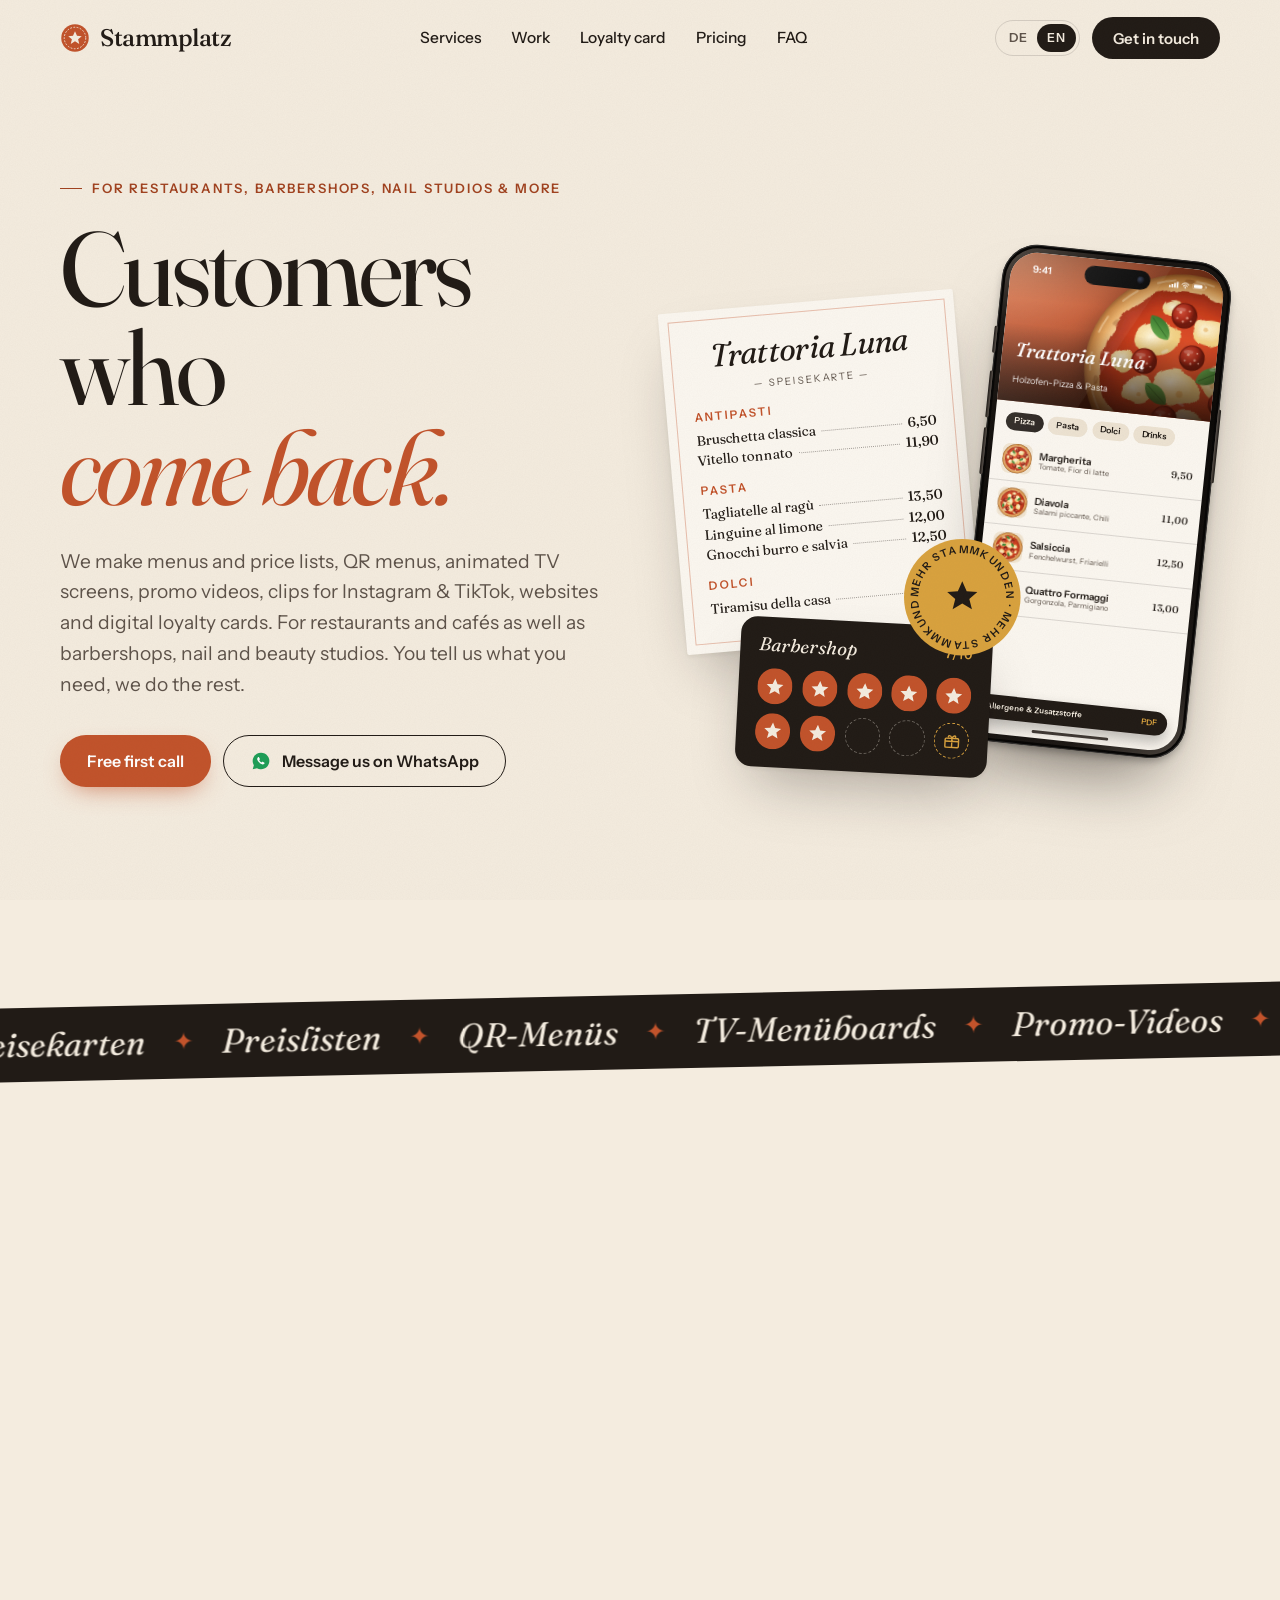
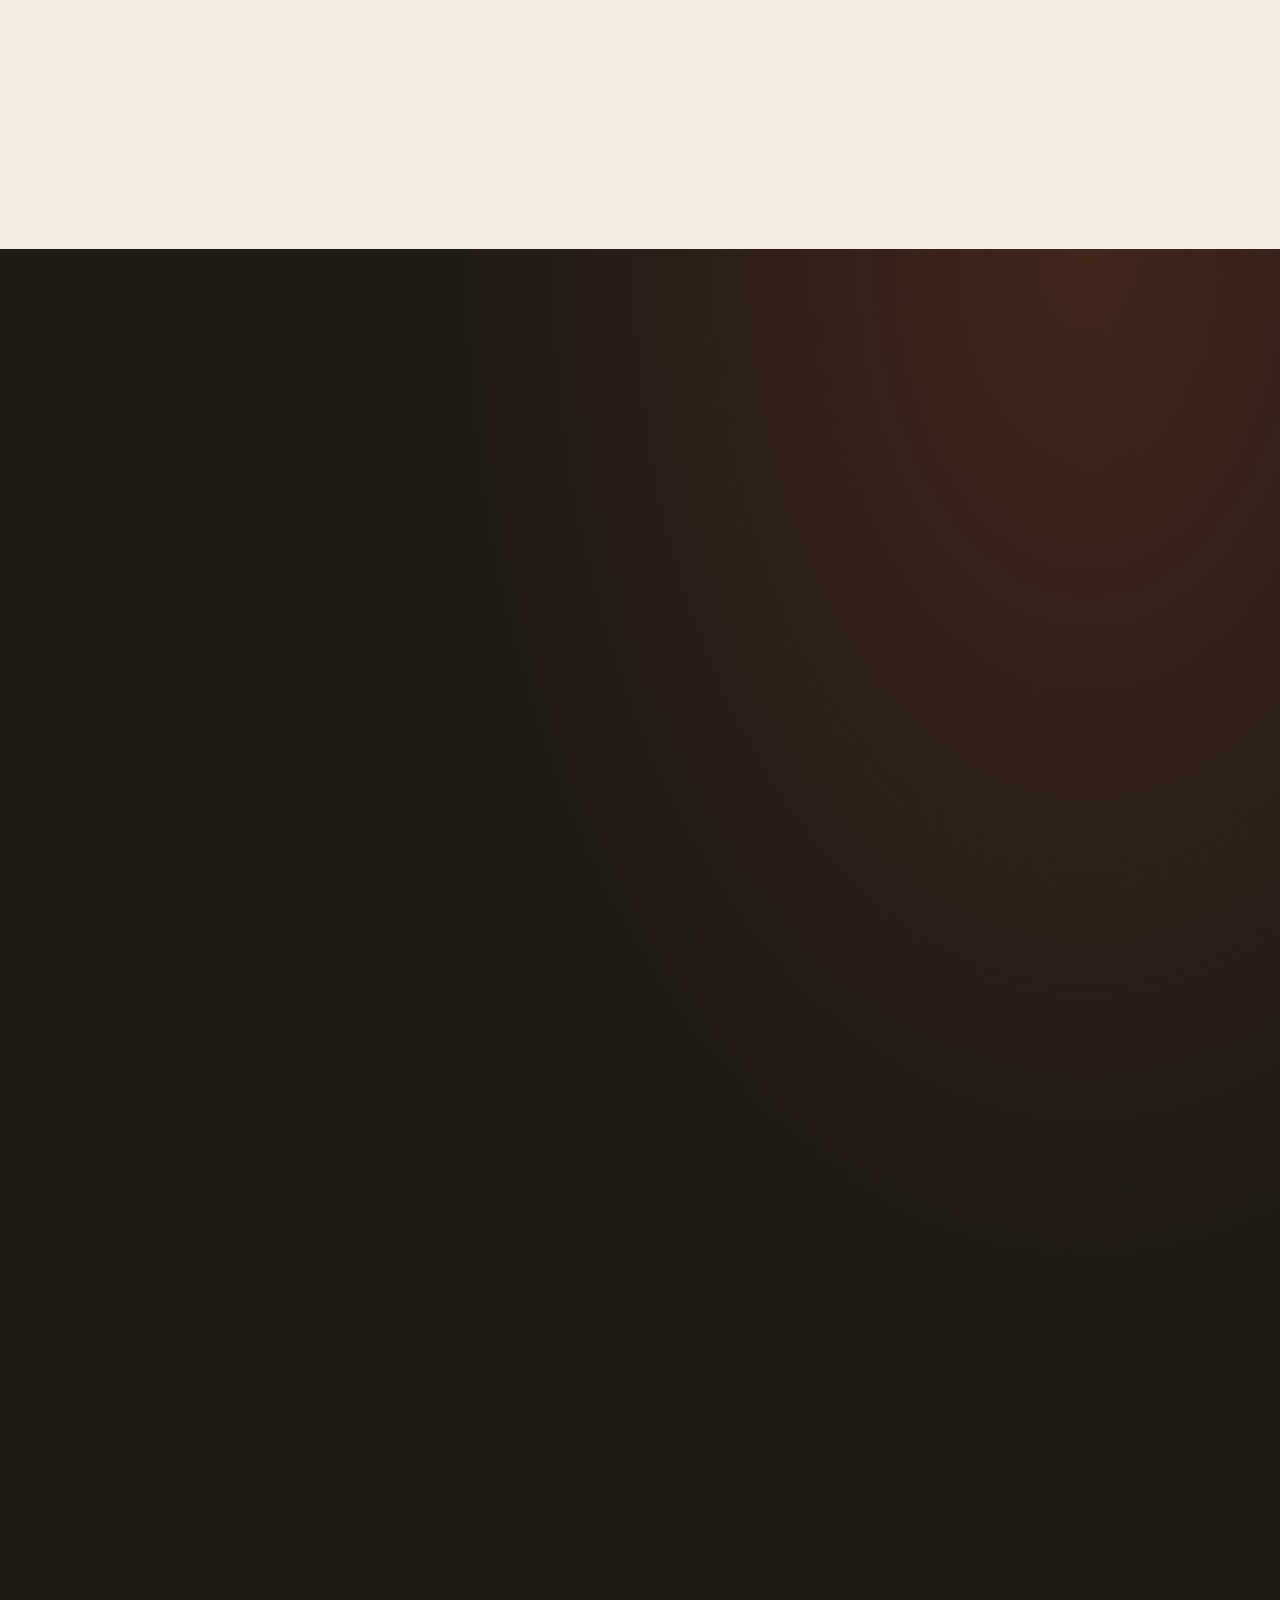
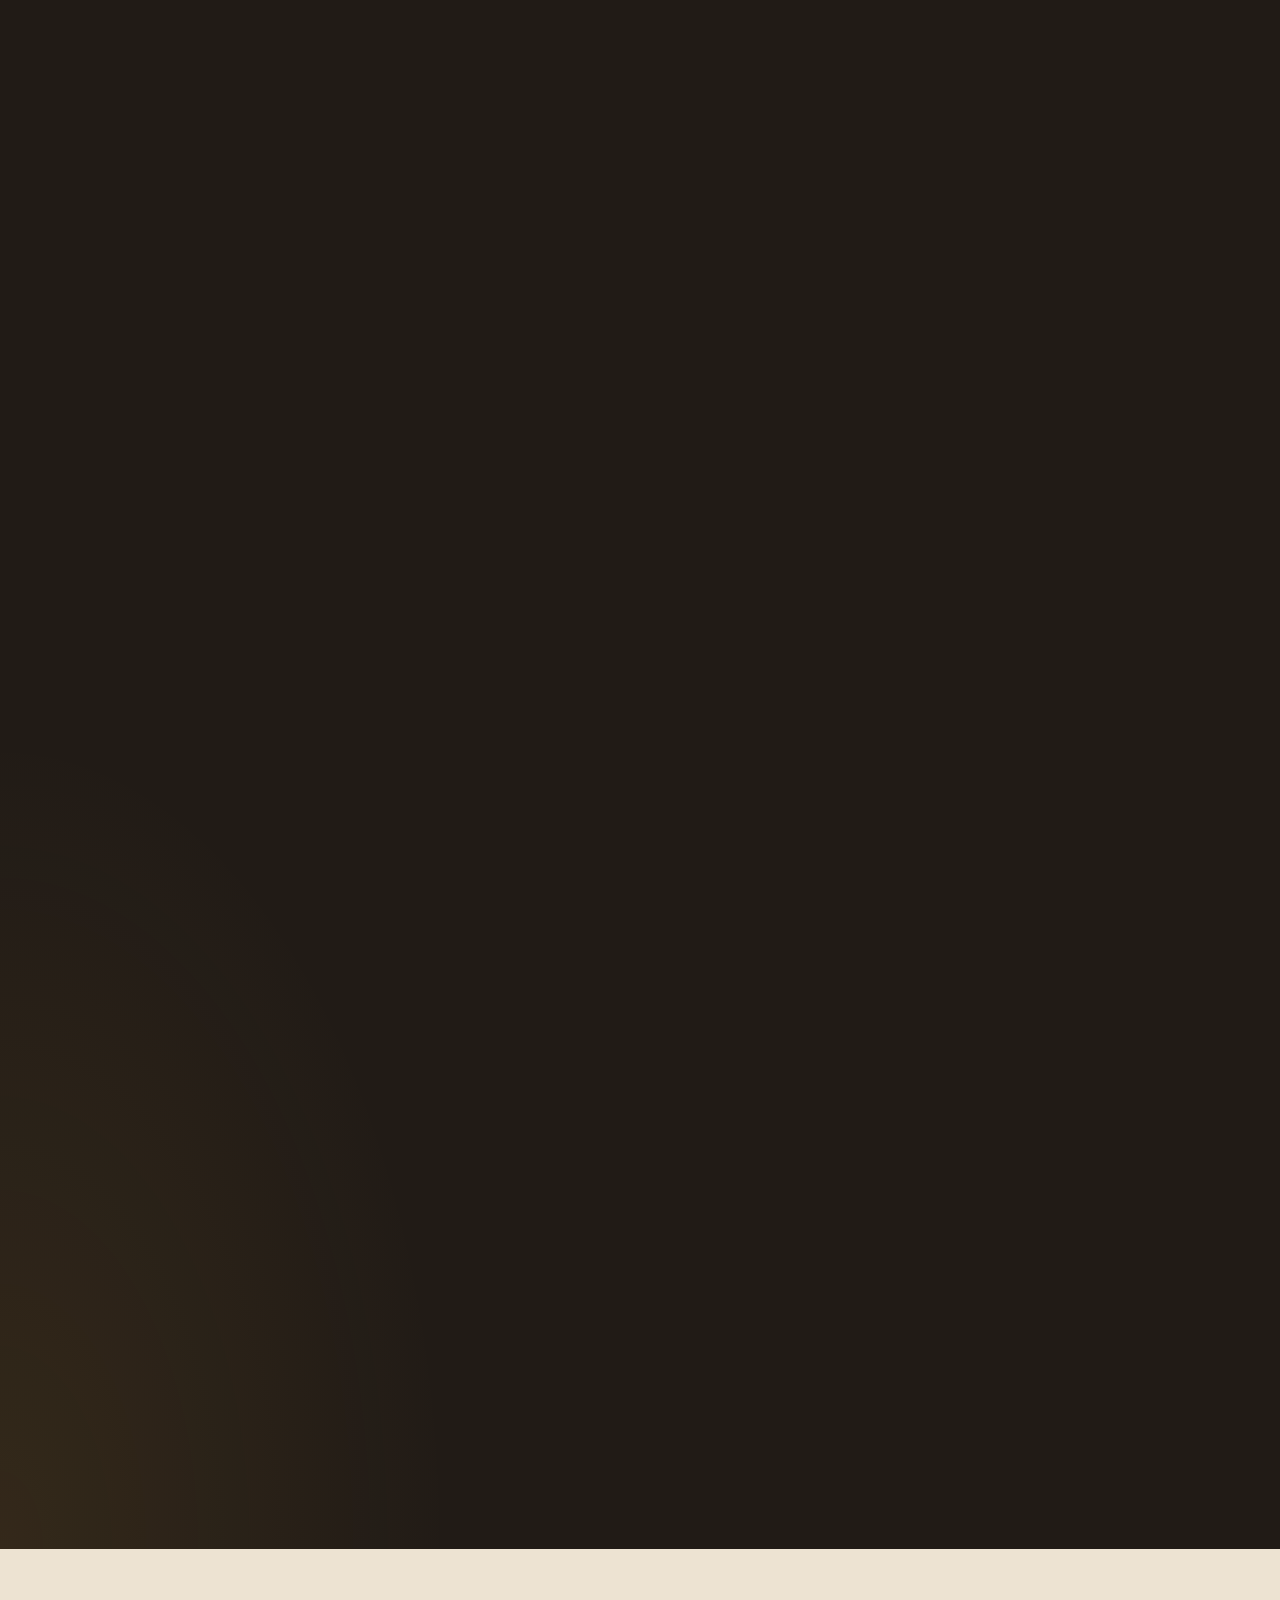
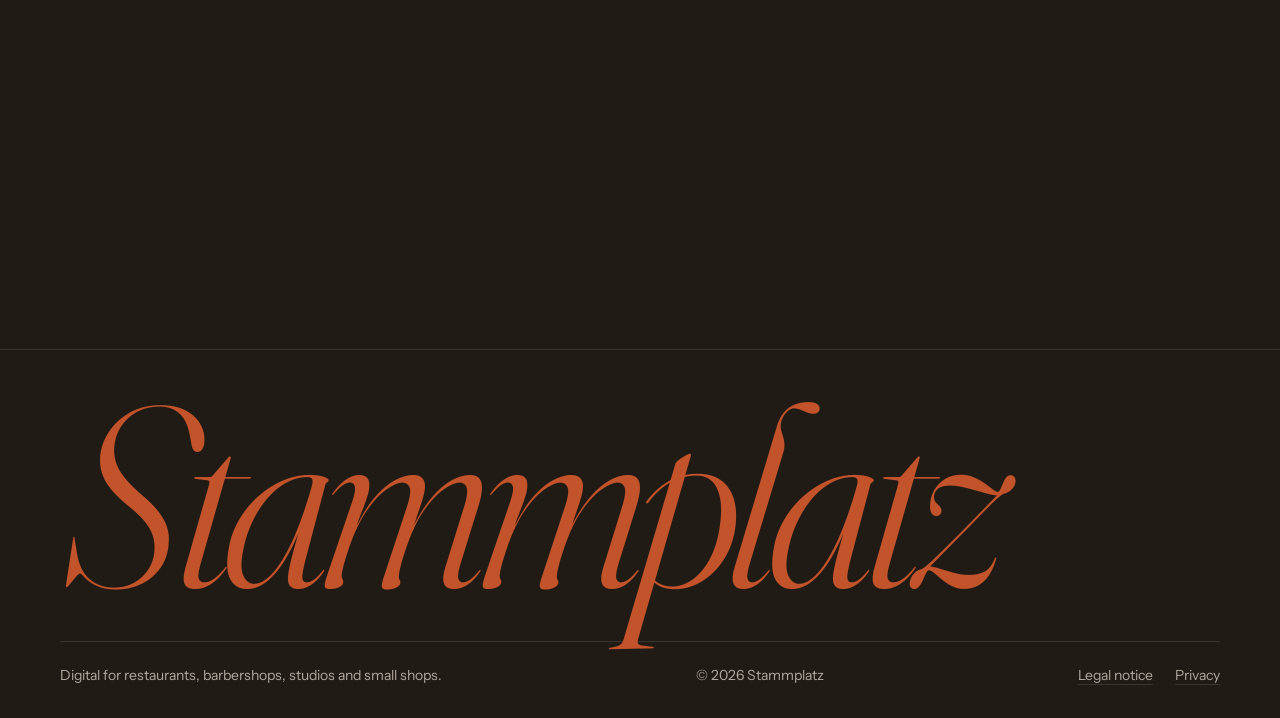
==== commit eaf777dd: "Add files via upload" ====
--- a/index.html
+++ b/index.html
@@ -18,7 +18,7 @@
   <!-- Schriften liegen auf der eigenen Seite (schneller, keine Verbindung zu Google) -->
   <link rel="preload" href="assets/fonts/fraunces.woff2" as="font" type="font/woff2" crossorigin>
   <link rel="preload" href="assets/fonts/instrument-sans.woff2" as="font" type="font/woff2" crossorigin>
-  <link rel="stylesheet" href="css/style.css?v=20261123">
+  <link rel="stylesheet" href="css/style.css?v=20261123c">
   <script>document.documentElement.classList.add('js');</script>
 </head>
 <body id="top">
@@ -164,13 +164,14 @@
       <p class="eyebrow reveal" data-i18n="hero.eyebrow">Für Restaurants, Barbershops, Nagelstudios &amp; Co.</p>
       <h1 class="reveal" data-i18n="hero.title">Kunden, die <em>wiederkommen.</em></h1>
       <p class="lead reveal" data-i18n="hero.lead">Wir machen Speisekarten und Preislisten, QR-Menüs, animierte TV-Bildschirme, Promo-Videos, Clips für Instagram &amp; TikTok, Websites und digitale Stempelkarten. Für Restaurants und Cafés genauso wie für Barbershops, Nagel- und Kosmetikstudios. Sie schicken uns Ihre Wünsche, wir erledigen den Rest.</p>
+      <p class="lead lead-short reveal" data-i18n="hero.lead.s">Karten, TV-Menüs, Websites und Stempelkarten. Sie sagen, was Sie brauchen, wir machen den Rest.</p>
       <div class="hero-ctas reveal">
         <a href="#kontakt" class="btn btn-primary" data-i18n="hero.cta1">Kostenloses Erstgespräch</a>
-        <a href="#arbeiten" class="btn btn-ghost" data-i18n="hero.cta2">Arbeiten ansehen</a>
+        <a href="https://wa.me/4917661998691?text=Hallo%20Stammplatz%2C%20ich%20interessiere%20mich%20f%C3%BCr%20Ihre%20Angebote." data-i18n-attr="href:ct.wa.href" target="_blank" rel="noopener" class="btn btn-ghost btn-wa"><svg class="wa-ic" viewBox="0 0 24 24" aria-hidden="true"><path d="M12 3a9 9 0 0 0-7.8 13.5L3 21l4.6-1.2A9 9 0 1 0 12 3z"/><path class="wa-phone" d="M8.8 7.8c.3-.3.8-.3 1 .1l.9 1.7c.2.3.1.7-.2 1l-.5.5c.5 1.1 1.4 2 2.5 2.5l.5-.5c.3-.3.7-.3 1-.2l1.7.9c.4.2.4.7.1 1-.9 1-2.2 1.2-3.4.6a9 9 0 0 1-4.2-4.2c-.6-1.2-.4-2.5.6-3.4z"/></svg><span data-i18n="hero.cta2">Per WhatsApp schreiben</span></a>
       </div>
       <ul class="trust reveal">
         <li data-i18n="hero.t1">Schon 50+ Restaurants betreut</li>
-        <li data-i18n="hero.t2">Festpreise ab 249 €</li>
+        <li data-i18n="hero.t2">Festpreise, Menü ab 49 €</li>
         <li data-i18n="hero.t3">Sie sprechen direkt mit uns</li>
       </ul>
     </div>
@@ -360,7 +361,7 @@
       <article class="service reveal">
         <div class="service-top"><span class="icon"><svg viewBox="0 0 24 24"><rect x="5" y="3" width="14" height="18" rx="2"/><path d="M8.5 8h7M8.5 12h7M8.5 16h4"/></svg></span><span class="num">01</span></div>
         <h3 data-i18n="svc.1.t">Speisekarte &amp; Preisliste</h3>
-        <p class="svc-price">249 €</p>
+        <p class="svc-price"><small data-i18n="pk.from">ab</small> 49 €</p>
         <p data-i18n="svc.1.d">Klares Layout und gut lesbare Schrift, bei Speisekarten mit Allergenen. Sie bekommen Karte oder Preisliste druckfertig und als PDF für Website &amp; WhatsApp.</p>
         <ul class="tags"><li data-i18n="svc.1.a">Druck</li><li>PDF</li><li data-i18n="svc.1.b">Allergene</li></ul>
       </article>
@@ -368,7 +369,7 @@
       <article class="service reveal">
         <div class="service-top"><span class="icon"><svg viewBox="0 0 24 24"><rect x="3.5" y="3.5" width="6.5" height="6.5" rx="1"/><rect x="14" y="3.5" width="6.5" height="6.5" rx="1"/><rect x="3.5" y="14" width="6.5" height="6.5" rx="1"/><path d="M14 14h2.5v2.5H14zM18 18h2.5v2.5H18zM18 14h2.5M14 20.5h2"/></svg></span><span class="num">02</span></div>
         <h3 data-i18n="svc.2.t">QR-Code-Menü</h3>
-        <p class="svc-price"><span data-i18n="svc.2.p">im Paket ab 249 €</span></p>
+        <p class="svc-price"><span data-i18n="svc.2.p">Tischaufsteller, 5 Stück 10 €</span></p>
         <p data-i18n="svc.2.d">Kunden scannen den Code am Tisch oder an der Theke und sehen Ihre Karte oder Preisliste auf dem Handy, ohne App. Ändert sich ein Preis, schreiben Sie uns, und wir ändern ihn.</p>
         <ul class="tags"><li data-i18n="svc.2.a">Aufsteller</li><li data-i18n="svc.2.b">Ohne App</li></ul>
       </article>
@@ -376,7 +377,7 @@
       <article class="service reveal">
         <div class="service-top"><span class="icon"><svg viewBox="0 0 24 24"><rect x="2.5" y="4" width="19" height="13" rx="2"/><path d="M8 21h8M12 17v4"/><path d="M10.3 8.3v4.6l3.9-2.3z" fill="currentColor" stroke="none"/></svg></span><span class="num">03</span></div>
         <h3 data-i18n="svc.3.t">Animiertes TV-Menü</h3>
-        <p class="svc-price">200 €</p>
+        <p class="svc-price">79 € <span data-i18n="svc.3.p">pro Bildschirm</span></p>
         <p data-i18n="svc.3.d">Ein bewegtes Menü oder eine Preisliste für den Bildschirm über der Theke oder im Wartebereich, mit Angeboten, Tagesgerichten oder Happy Hour. Ihre Kunden sehen es schon beim Warten.</p>
         <ul class="tags"><li>Animation</li><li>Full HD / 4K</li></ul>
       </article>
@@ -384,7 +385,7 @@
       <article class="service reveal">
         <div class="service-top"><span class="icon"><svg viewBox="0 0 24 24"><rect x="6" y="2.5" width="12" height="19" rx="2.5"/><path d="M10.5 9.2v5.6l4.6-2.8z" fill="currentColor" stroke="none"/><path d="M2.5 8v8M21.5 8v8"/></svg></span><span class="num">04</span></div>
         <h3 data-i18n="svc.4.t">Promo-Videos &amp; Animationen</h3>
-        <p class="svc-price"><small data-i18n="pk.from">ab</small> 80 €</p>
+        <p class="svc-price"><small data-i18n="pk.from">ab</small> 79 €</p>
         <p data-i18n="svc.4.d">Rabatt-Aktionen, Happy Hour, das neue Angebot der Woche: kurze, bewegte Clips für Ihren Bildschirm, Instagram, TikTok und den WhatsApp-Status.</p>
         <ul class="tags"><li>Reels</li><li>Stories</li><li data-i18n="svc.4.a">Rabatte</li></ul>
       </article>
@@ -393,7 +394,7 @@
         <div class="service-top"><span class="icon"><svg viewBox="0 0 24 24"><rect x="3" y="3" width="18" height="18" rx="5.5"/><circle cx="12" cy="12" r="4.2"/><circle cx="17.2" cy="6.8" r=".9" fill="currentColor"/></svg></span><span class="num">05</span></div>
         <span class="ribbon ribbon-new" data-i18n="svc.soc.r">Neu</span>
         <h3 data-i18n="svc.soc.t">Instagram &amp; TikTok</h3>
-        <p class="svc-price">400 € <small data-i18n="ac.mo">/ Monat</small></p>
+        <p class="svc-price">349 € <small data-i18n="ac.mo">/ Monat</small></p>
         <p data-i18n="svc.soc.d">Wir planen, filmen und posten regelmäßig Reels, Stories und Beiträge für Ihr Geschäft, passend zu Ihrem Stil.</p>
         <ul class="tags"><li>Instagram</li><li>TikTok</li><li data-i18n="svc.soc.a">Monatsabo</li></ul>
       </article>
@@ -401,7 +402,7 @@
       <article class="service reveal">
         <div class="service-top"><span class="icon"><svg viewBox="0 0 24 24"><rect x="3" y="4" width="18" height="16" rx="2"/><path d="M3 9h18"/><circle cx="6" cy="6.5" r=".6" fill="currentColor"/><circle cx="8" cy="6.5" r=".6" fill="currentColor"/><path d="M7 13h6M7 16h4"/></svg></span><span class="num">06</span></div>
         <h3 data-i18n="svc.web.t">Website</h3>
-        <p class="svc-price">500 €</p>
+        <p class="svc-price">299 €</p>
         <p data-i18n="svc.web.d">Speisekarte oder Preisliste, Öffnungszeiten, Anfahrt und Kontakt auf einer Seite, gebaut fürs Handy. So finden Kunden Sie auch über Google.</p>
         <ul class="tags"><li data-i18n="svc.web.a">Mobil</li><li>Google</li><li data-i18n="svc.web.b">DSGVO</li></ul>
       </article>
@@ -409,7 +410,7 @@
       <article class="service reveal">
         <div class="service-top"><span class="icon"><svg viewBox="0 0 24 24"><path d="M12 21s-6.5-6.2-6.5-11a6.5 6.5 0 0 1 13 0c0 4.8-6.5 11-6.5 11z"/><circle cx="12" cy="10" r="2.4"/></svg></span><span class="num">07</span></div>
         <h3 data-i18n="svc.ggl.t">Google-Profil &amp; Bewertungen</h3>
-        <p class="svc-price">120 €</p>
+        <p class="svc-price">99 €</p>
         <p data-i18n="svc.ggl.d">Wir richten Ihren Eintrag bei Google Maps ein, mit Fotos, aktuellen Öffnungszeiten und Ihrer Karte oder Preisliste. Dazu bekommen Sie eine einfache Möglichkeit, Kunden um eine Bewertung zu bitten.</p>
         <ul class="tags"><li>Google Maps</li><li data-i18n="svc.ggl.a">Bewertungen</li></ul>
       </article>
@@ -418,7 +419,7 @@
         <div class="service-top"><span class="icon"><svg viewBox="0 0 24 24"><rect x="2.5" y="5" width="19" height="14" rx="3"/><circle cx="7.5" cy="12" r="2" fill="currentColor"/><circle cx="12" cy="12" r="2" fill="currentColor"/><circle cx="16.5" cy="12" r="2"/></svg></span><span class="num">08</span></div>
         <span class="ribbon" data-i18n="svc.5.r">Unser Liebling</span>
         <h3 data-i18n="svc.5.t">Digitale Stempelkarte</h3>
-        <p class="svc-price">500 € <span data-i18n="svc.5.p">oder 49 € / Monat</span></p>
+        <p class="svc-price">149 € + 49 € <small data-i18n="ac.mo">/ Monat</small></p>
         <p data-i18n="svc.5.d">Kunden sammeln Stempel auf dem Handy statt auf einem Papierkärtchen. Wer länger nicht da war, bekommt automatisch eine Einladung.</p>
         <ul class="tags"><li data-i18n="svc.5.a">Treue</li><li data-i18n="svc.5.b">Nachrichten</li><li data-i18n="svc.5.c">Ohne App</li></ul>
       </article>
@@ -427,7 +428,7 @@
         <div class="service-top"><span class="icon"><svg viewBox="0 0 24 24"><path d="M4.5 4.5h15a2 2 0 0 1 2 2v8.5a2 2 0 0 1-2 2h-8l-4.5 3.5v-3.5H4.5a2 2 0 0 1-2-2V6.5a2 2 0 0 1 2-2z"/><circle cx="8" cy="10.8" r=".9" fill="currentColor"/><circle cx="12" cy="10.8" r=".9" fill="currentColor"/><circle cx="16" cy="10.8" r=".9" fill="currentColor"/></svg></span><span class="num">09</span></div>
         <span class="ribbon ribbon-new" data-i18n="svc.bot.r">Neu</span>
         <h3 data-i18n="svc.bot.t">Telefon-Assistent</h3>
-        <p class="svc-price"><small data-i18n="pk.from">ab</small> 350 € + <small data-i18n="pk.from">ab</small> 129 € <small data-i18n="ac.mo">/ Monat</small></p>
+        <p class="svc-price">149 € + <small data-i18n="pk.from">ab</small> 99 € <small data-i18n="ac.mo">/ Monat</small></p>
         <p data-i18n="svc.bot.d">Der Assistent geht ans Telefon, wenn Sie keine Hand frei haben, auch nachts. Er beantwortet Fragen zu Öffnungszeiten, Adresse, Preisen und Reservierungen. Sie legen fest, was er sagt und wann er rangeht.</p>
         <ul class="tags"><li data-i18n="svc.bot.c">Telefon</li><li data-i18n="svc.bot.a">Rund um die Uhr</li><li data-i18n="svc.bot.b">Frei einstellbar</li></ul>
       </article>
@@ -739,116 +740,80 @@
     <div class="section-head center">
       <p class="eyebrow reveal" data-i18n="pk.eyebrow">Preise</p>
       <h2 class="reveal" data-i18n="pk.title">Festpreise. <em>Ohne Überraschungen.</em></h2>
-      <p class="section-lead reveal" data-i18n="pk.lead">Wählen Sie ein Paket. Sie zahlen einmal. Monatliche Kosten gibt es nur, wenn Sie eine Betreuung dazubuchen.</p>
-    </div>
-
-    <!-- PAKETE -->
-    <div class="pricing">
-      <article class="plan reveal">
-        <p class="plan-course" data-i18n="pk.1.c">Einstieg</p>
-        <h3 data-i18n="pk.1.t">Basis</h3>
-        <p class="plan-for" data-i18n="pk.1.f">Ideal, wenn Sie eine neue Karte oder Preisliste brauchen.</p>
-        <div class="plan-price">
-          <p class="plan-was" data-i18n="pk.1.was">gleicher Preis wie die Karte allein</p>
-          <p class="plan-now"><b>249 €</b></p>
-          <p class="plan-once" data-i18n="pk.once">einmalig</p>
-          <p class="plan-save" data-i18n="pk.1.save">PDF, QR &amp; WhatsApp gratis</p>
-        </div>
-        <ul>
-          <li data-i18n="pk.1.l1">Speisekarte oder Preisliste (bis 40 Positionen)</li>
-          <li data-i18n="pk.1.l2">PDF für Website &amp; WhatsApp</li>
-          <li data-i18n="pk.1.l3">QR-Code für Tische oder Theke</li>
-          <li data-i18n="pk.1.l4">WhatsApp-Bestelllink</li>
+      <p class="section-lead reveal" data-i18n="pk.lead">Jede Leistung hat einen festen Preis. Sie buchen nur, was Sie brauchen. Monatlich zahlen Sie nur für das, was dauerhaft läuft.</p>
+    </div>
+
+    <p class="px-legend reveal"><span class="px-dot"></span><span data-i18n="px.once">einmalig</span><span class="px-dot px-dot-mo"></span><span data-i18n="px.monthly">monatlich</span></p>
+
+    <div class="px-grid">
+      <article class="px-card reveal">
+        <div class="px-head"><span class="icon"><svg viewBox="0 0 24 24" aria-hidden="true"><rect x="5" y="3" width="14" height="18" rx="2"/><path d="M8.5 8h7M8.5 12h7M8.5 16h4"/></svg></span><div><h3 data-i18n="px.1.t">Speisekarte &amp; Preisliste</h3><p data-i18n="px.1.d">Druckfertig und als PDF für WhatsApp &amp; Website.</p></div></div>
+        <ul class="px-list">
+          <li><span data-i18n="px.1.a">Menü, 1 Seite</span><i></i><b>49 €</b></li>
+          <li><span data-i18n="px.1.b">jede weitere Seite</span><i></i><b>30 €</b></li>
+          <li><span data-i18n="px.1.c">ab 5 Seiten, pauschal</span><i></i><b>150 €</b></li>
+          <li><span data-i18n="px.1.e">Tischaufsteller mit QR-Code, 5 Stück</span><i></i><b>10 €</b></li>
+          <li><span data-i18n="px.1.f">Tischaufsteller, 10 Stück</span><i></i><b>18 €</b></li>
         </ul>
-        <p class="plan-time"><svg viewBox="0 0 24 24" aria-hidden="true"><circle cx="12" cy="12" r="9"/><path d="M12 7v5l3 2"/></svg><span data-i18n="pk.1.time">fertig in 5 Tagen</span></p>
-        <a href="#kontakt" class="btn btn-ghost" data-i18n="pk.btn">Anfragen</a>
-      </article>
-
-      <article class="plan plan-hot reveal">
-        <span class="plan-stamp" data-i18n="pk.hot">Beliebt</span>
-        <p class="plan-course" data-i18n="pk.2.c">Mehr Sichtbarkeit</p>
-        <h3 data-i18n="pk.2.t">Sichtbar</h3>
-        <p class="plan-for" data-i18n="pk.2.f">Ideal, wenn mehr Kunden Sie finden und Ihre Angebote sehen sollen.</p>
-        <div class="plan-price">
-          <p class="plan-was"><span data-i18n="pk.single">einzeln</span> <s>769 €</s></p>
-          <p class="plan-now"><b data-from="769" data-to="449">449 €</b></p>
-          <p class="plan-once" data-i18n="pk.once">einmalig</p>
-          <p class="plan-save"><span data-i18n="pk.save">Sie sparen</span> 320 €</p>
-        </div>
-        <ul>
-          <li data-i18n="pk.2.l1">Alles aus „Basis“</li>
-          <li data-i18n="pk.2.l2">Animiertes TV-Menü</li>
-          <li data-i18n="pk.2.l3">1 Promo-Video (z. B. Rabatt-Aktion)</li>
-          <li data-i18n="pk.2.l4">Google-Profil eingerichtet &amp; optimiert</li>
+      </article>
+
+      <article class="px-card reveal">
+        <div class="px-head"><span class="icon"><svg viewBox="0 0 24 24" aria-hidden="true"><rect x="2.5" y="4" width="19" height="13" rx="2"/><path d="M8 21h8M12 17v4"/><path d="M10.3 8.3v4.6l3.9-2.3z" fill="currentColor" stroke="none"/></svg></span><div><h3 data-i18n="px.2.t">Bildschirm &amp; Video</h3><p data-i18n="px.2.d">Für den Bildschirm im Laden und für Social Media.</p></div></div>
+        <ul class="px-list">
+          <li><span data-i18n="px.2.a">Animiertes TV-Menü, pro Bildschirm</span><i></i><b>79 €</b></li>
+          <li><span data-i18n="px.2.b">Promo-Video (Animation)</span><i></i><b>89 €</b></li>
+          <li><span data-i18n="px.2.c">Reel / TikTok-Video</span><i></i><b>79 €</b></li>
+          <li><span data-i18n="px.2.e">Fotoshooting</span><i></i><b>99 €</b></li>
         </ul>
-        <p class="plan-time"><svg viewBox="0 0 24 24" aria-hidden="true"><circle cx="12" cy="12" r="9"/><path d="M12 7v5l3 2"/></svg><span data-i18n="pk.2.time">fertig in 8 Tagen</span></p>
-        <a href="#kontakt" class="btn btn-primary" data-i18n="pk.btn">Anfragen</a>
-      </article>
-
-      <article class="plan reveal">
-        <p class="plan-course" data-i18n="pk.3.c">Komplettpaket</p>
-        <h3 data-i18n="pk.3.t">Rundum</h3>
-        <p class="plan-for" data-i18n="pk.3.f">Ideal, wenn Kunden öfter wiederkommen sollen.</p>
-        <div class="plan-price">
-          <p class="plan-was"><span data-i18n="pk.single">einzeln</span> <s>1.929 €</s></p>
-          <p class="plan-now"><b data-from="1929" data-to="990">990 €</b></p>
-          <p class="plan-once" data-i18n="pk.3.once">einmalig · ab dem 4. Monat 39 € / Monat</p>
-          <p class="plan-save"><span data-i18n="pk.save">Sie sparen</span> 939 €</p>
-        </div>
-        <ul>
-          <li data-i18n="pk.3.l1">Alles aus „Sichtbar“</li>
-          <li data-i18n="pk.3.l2">Website</li>
-          <li data-i18n="pk.3.l3">Digitale Stempelkarte</li>
-          <li data-i18n="pk.3.l4">1 Reel + 1 TikTok-Video</li>
-          <li data-i18n="pk.3.l5">Betreuung 3 Monate gratis</li>
+      </article>
+
+      <article class="px-card reveal">
+        <div class="px-head"><span class="icon"><svg viewBox="0 0 24 24" aria-hidden="true"><rect x="3" y="4" width="18" height="16" rx="2"/><path d="M3 9h18"/><circle cx="6" cy="6.5" r=".6" fill="currentColor"/><circle cx="8" cy="6.5" r=".6" fill="currentColor"/></svg></span><div><h3 data-i18n="px.3.t">Online gefunden werden</h3><p data-i18n="px.3.d">Damit neue Kunden Sie bei Google finden.</p></div></div>
+        <ul class="px-list">
+          <li><span data-i18n="px.3.a">Website</span><i></i><b>299 €</b></li>
+          <li><span data-i18n="px.3.b">Google-Business-Profil</span><i></i><b>99 €</b></li>
+          <li class="px-mo"><span data-i18n="px.3.c">Website-Betreuung</span><i></i><b>29 € <small data-i18n="ac.mo">/ Monat</small></b></li>
         </ul>
-        <p class="plan-time"><svg viewBox="0 0 24 24" aria-hidden="true"><circle cx="12" cy="12" r="9"/><path d="M12 7v5l3 2"/></svg><span data-i18n="pk.3.time">fertig in 3 Wochen</span></p>
-        <a href="#kontakt" class="btn btn-ghost" data-i18n="pk.btn">Anfragen</a>
+      </article>
+
+      <article class="px-card px-feat reveal">
+        <span class="px-ribbon" data-i18n="svc.5.r">Unser Liebling</span>
+        <div class="px-head"><span class="icon"><svg viewBox="0 0 24 24" aria-hidden="true"><rect x="2.5" y="5" width="19" height="14" rx="3"/><circle cx="7.5" cy="12" r="2" fill="currentColor"/><circle cx="12" cy="12" r="2" fill="currentColor"/><circle cx="16.5" cy="12" r="2"/></svg></span><div><h3 data-i18n="px.4.t">Digitale Stempelkarte</h3><p data-i18n="px.4.d">Kunden sammeln Stempel auf dem Handy und kommen wieder.</p></div></div>
+        <ul class="px-list">
+          <li><span data-i18n="px.setup">Einrichtung</span><i></i><b>149 €</b></li>
+          <li class="px-mo"><span data-i18n="px.4.b">Betrieb, mind. 6 Monate</span><i></i><b>49 € <small data-i18n="ac.mo">/ Monat</small></b></li>
+        </ul>
+      </article>
+
+      <article class="px-card reveal">
+        <div class="px-head"><span class="icon"><svg viewBox="0 0 24 24" aria-hidden="true"><rect x="3" y="3" width="18" height="18" rx="5.5"/><circle cx="12" cy="12" r="4.2"/><circle cx="17.2" cy="6.8" r=".9" fill="currentColor"/></svg></span><div><h3>Instagram &amp; TikTok</h3><p data-i18n="px.5.d">Wir planen, filmen, schneiden und posten für Sie.</p></div></div>
+        <ul class="px-list">
+          <li class="px-mo"><span data-i18n="px.5.a">Komplette Betreuung</span><i></i><b>349 € <small data-i18n="ac.mo">/ Monat</small></b></li>
+        </ul>
+      </article>
+
+      <article class="px-card reveal">
+        <div class="px-head"><span class="icon"><svg viewBox="0 0 24 24" aria-hidden="true"><path d="M4.5 4.5h15a2 2 0 0 1 2 2v8.5a2 2 0 0 1-2 2h-8l-4.5 3.5v-3.5H4.5a2 2 0 0 1-2-2V6.5a2 2 0 0 1 2-2z"/><circle cx="8" cy="10.8" r=".9" fill="currentColor"/><circle cx="12" cy="10.8" r=".9" fill="currentColor"/><circle cx="16" cy="10.8" r=".9" fill="currentColor"/></svg></span><div><h3 data-i18n="svc.bot.t">Telefon-Assistent</h3><p data-i18n="px.6.d">Geht ans Telefon, wenn Sie keine Hand frei haben.</p></div></div>
+        <ul class="px-list">
+          <li><span data-i18n="px.setup">Einrichtung</span><i></i><b>149 €</b></li>
+          <li class="px-mo"><span data-i18n="px.6.b">Betrieb</span><i></i><b><small data-i18n="pk.from">ab</small> 99 € <small data-i18n="ac.mo">/ Monat</small></b></li>
+        </ul>
       </article>
     </div>
 
     <!-- HILFE BEI DER WAHL -->
-    <p class="pk-help reveal"><span data-i18n="pk.help">Nicht sicher, welches Paket passt? Wir sagen es Ihnen im kostenlosen Erstgespräch.</span> <a href="#kontakt" data-i18n="pk.help.a">Beraten lassen →</a></p>
+    <div class="px-cta reveal">
+      <p><b data-i18n="px.cta.t">Nicht sicher, was Sie brauchen?</b> <span data-i18n="px.cta.d">Wir schauen uns Ihr Geschäft an und sagen Ihnen ehrlich, was sich lohnt. Kostenlos.</span></p>
+      <a href="#kontakt" class="btn btn-primary" data-i18n="ac.btn">Kostenlos beraten lassen</a>
+    </div>
 
     <!-- GARANTIEN -->
     <ul class="promise reveal">
       <li><span class="cmp-ic"><svg class="draw" viewBox="0 0 24 24" aria-hidden="true"><path d="M5 12.5l4.5 4.5L19 7.5"/></svg></span><span data-i18n="pm.1">Festpreis ohne versteckte Kosten</span></li>
       <li><span class="cmp-ic"><svg class="draw" viewBox="0 0 24 24" aria-hidden="true"><path d="M5 12.5l4.5 4.5L19 7.5"/></svg></span><span data-i18n="pm.2">Einrichtung &amp; Einweisung inklusive</span></li>
       <li><span class="cmp-ic"><svg class="draw" viewBox="0 0 24 24" aria-hidden="true"><path d="M5 12.5l4.5 4.5L19 7.5"/></svg></span><span data-i18n="pm.3">Kostenloses Erstgespräch</span></li>
-      <li><span class="cmp-ic"><svg class="draw" viewBox="0 0 24 24" aria-hidden="true"><path d="M5 12.5l4.5 4.5L19 7.5"/></svg></span><span data-i18n="pm.4">Laufende Kosten nur auf Wunsch</span></li>
+      <li><span class="cmp-ic"><svg class="draw" viewBox="0 0 24 24" aria-hidden="true"><path d="M5 12.5l4.5 4.5L19 7.5"/></svg></span><span data-i18n="pm.4">Monatliche Kosten offen ausgewiesen</span></li>
     </ul>
-
-    <!-- EINZELPREISE: einmalig + monatlich in einer Liste -->
-    <button type="button" class="m-toggle" data-mtoggle="carte" aria-expanded="false" aria-controls="carte" data-i18n="mt.carte">Alle Einzelpreise ansehen</button>
-    <div class="carte reveal" id="carte">
-      <div class="carte-head">
-        <h3 data-i18n="ac.title">Lieber <em>einzeln?</em></h3>
-        <p data-i18n="ac.sub">Jede Leistung gibt es auch allein, zum Festpreis.</p>
-      </div>
-      <div class="carte-cols">
-        <div class="carte-col">
-          <p class="carte-sec" data-i18n="ac.s.once">Einmalig</p>
-          <div class="c-item"><p class="c-line"><span data-i18n="ac.1.t">Speisekarte / Preisliste</span><i></i><b>249 €</b></p><p class="c-desc" data-i18n="ac.1.d">bis 40 Positionen, druckfertig</p></div>
-          <div class="c-item"><p class="c-line"><span data-i18n="ac.4.t">Animiertes TV-Menü</span><i></i><b>200 €</b></p><p class="c-desc" data-i18n="ac.4.d">für den Bildschirm über der Theke</p></div>
-          <div class="c-item"><p class="c-line"><span data-i18n="ac.5.t">Promo-Video (Animation)</span><i></i><b>200 €</b></p><p class="c-desc" data-i18n="ac.5.d">z. B. Rabatt-Aktion, Happy Hour</p></div>
-          <div class="c-item"><p class="c-line"><span data-i18n="ac.6.t">Reel / TikTok-Video</span><i></i><b>80 €</b></p><p class="c-desc" data-i18n="ac.6.d">hochkant, fertig geschnitten</p></div>
-          <div class="c-item"><p class="c-line"><span data-i18n="ac.2.t">Fotoshooting</span><i></i><b><small data-i18n="pk.from">ab</small> 120 €</b></p><p class="c-desc" data-i18n="ac.2.d">Ihre Gerichte, Ihr Laden, Ihre Arbeiten</p></div>
-          <div class="c-item"><p class="c-line"><span data-i18n="ac.8.t">Website</span><i></i><b>500 €</b></p><p class="c-desc" data-i18n="ac.8.d">inkl. Karte oder Preisliste &amp; Anfahrt</p></div>
-          <div class="c-item"><p class="c-line"><span data-i18n="ac.9.t">Google-Business-Profil</span><i></i><b>120 €</b></p><p class="c-desc" data-i18n="ac.9.d">einrichten &amp; optimieren</p></div>
-          <div class="c-item"><p class="c-line"><span data-i18n="ac.10.t">Digitale Stempelkarte</span><i></i><b>500 €</b></p><p class="c-desc" data-i18n="ac.10.d">inkl. „Kommen Sie wieder“-Nachrichten</p></div>
-          <div class="c-item"><p class="c-line"><span data-i18n="ac.11.t">Telefon-Assistent</span><i></i><b>350–500 €</b></p><p class="c-desc" data-i18n="ac.11.d">Einrichtung, dazu die monatliche Gebühr</p></div>
-        </div>
-        <div class="carte-col carte-col-mo">
-          <p class="carte-sec" data-i18n="ac.s.mo">Monatlich · nur auf Wunsch</p>
-          <div class="c-item"><p class="c-line"><span data-i18n="sa.2.t">Website-Betreuung</span><i></i><b>29 € <small data-i18n="ac.mo">/ Monat</small></b></p><p class="c-desc" data-i18n="sa.2.d">neue Preise, Öffnungszeiten, Aktionen · mind. 3 Monate</p></div>
-          <div class="c-item"><p class="c-line"><span data-i18n="sa.3.t">Stempelkarte im Abo</span><i></i><b>49 € <small data-i18n="ac.mo">/ Monat</small></b></p><p class="c-desc" data-i18n="sa.3.d">statt 500 € auf einmal · mind. 6 Monate</p></div>
-          <div class="c-item"><p class="c-line"><span data-i18n="sa.5.t">Telefon-Assistent</span><i></i><b>129–199 € <small data-i18n="ac.mo">/ Monat</small></b></p><p class="c-desc" data-i18n="sa.5.d">je nachdem, was er alles können soll</p></div>
-          <div class="c-item"><p class="c-line"><span data-i18n="sa.1.t">Instagram &amp; TikTok</span><i></i><b>400 € <small data-i18n="ac.mo">/ Monat</small></b></p><p class="c-desc" data-i18n="sa.1.d">wir planen, filmen, schneiden und posten</p></div>
-          <div class="c-item"><p class="c-line"><span data-i18n="sa.4.t">Änderungen &amp; Wartung</span><i></i><b>25 € <small data-i18n="ac.hr">/ Stunde</small></b></p><p class="c-desc" data-i18n="sa.4.d">neues Angebot, neuer Preis, neue Aktion</p></div>
-          <a href="#kontakt" class="btn btn-primary carte-btn" data-i18n="ac.btn">Kostenlos beraten lassen</a>
-        </div>
-      </div>
-    </div>
 
     <p class="pricing-note reveal" data-i18n="pk.note">Die Festpreise gelten für den beschriebenen Umfang. Größere Wünsche besprechen wir vorher im kostenlosen Erstgespräch.</p>
   </div>
@@ -875,15 +840,15 @@
       </details>
       <details class="reveal">
         <summary data-i18n="faq.2.q">Wie schnell geht das?</summary>
-        <p data-i18n="faq.2.a">„Menü Basis“ (Karte, PDF &amp; QR-Menü) ist in 5 Tagen fertig, „Digital am Tisch“ in 8 Tagen, das Rundum-Paket mit Website in etwa 3 Wochen.</p>
+        <p data-i18n="faq.2.a">Eine Karte oder Preisliste ist meist in 5 Tagen fertig, TV-Menü und Videos in etwa einer Woche. Eine Website dauert bis zu 3 Wochen.</p>
       </details>
       <details class="reveal">
         <summary data-i18n="faq.7.q">Kann ich auch nur eine einzelne Leistung buchen?</summary>
-        <p data-i18n="faq.7.a">Ja. Jede Leistung gibt es einzeln. Ein Set lohnt sich, wenn Sie mehrere Dinge brauchen.</p>
+        <p data-i18n="faq.7.a">Ja. Jede Leistung hat ihren eigenen Festpreis. Sie buchen nur, was Sie brauchen.</p>
       </details>
       <details class="reveal">
         <summary data-i18n="faq.8.q">Gibt es laufende Kosten?</summary>
-        <p data-i18n="faq.8.a">Nur, wenn Sie es möchten. Einzelleistungen und die Sets „Menü Basis“ und „Digital am Tisch“ zahlen Sie einmal. Eine Betreuung für Website, Stempelkarte oder Social Media können Sie jederzeit dazubuchen.</p>
+        <p data-i18n="faq.8.a">Die meisten Leistungen zahlen Sie einmal. Monatlich kosten nur die Stempelkarte (49 € / Monat, mind. 6 Monate) und der Telefon-Assistent (ab 99 € / Monat). Website-Betreuung und Social Media buchen Sie nur, wenn Sie es möchten.</p>
       </details>
       <details class="reveal">
         <summary data-i18n="faq.6.q">Übernehmen Sie auch unser Instagram &amp; TikTok?</summary>
@@ -937,7 +902,7 @@
         <label><input type="checkbox" name="interest" value="Website"><span>Website</span></label>
         <label><input type="checkbox" name="interest" value="Stempelkarte"><span data-i18n="f.i5">Stempelkarte</span></label>
         <label><input type="checkbox" name="interest" value="Telefon-Assistent"><span data-i18n="f.i9">Telefon-Assistent</span></label>
-        <label><input type="checkbox" name="interest" value="Set / Paket"><span data-i18n="f.i8">Ein Set</span></label>
+        <label><input type="checkbox" name="interest" value="Mehrere Leistungen"><span data-i18n="f.i8">Mehrere Leistungen</span></label>
         <label><input type="checkbox" name="interest" value="Sonstiges"><span data-i18n="f.i6">Sonstiges</span></label>
       </fieldset>
       <label class="field"><span data-i18n="f.msg">Nachricht (optional)</span><textarea name="message" rows="4" maxlength="3000" data-i18n-attr="placeholder:f.msg.ph" placeholder="z. B. Wir sind ein Barbershop mit 3 Stühlen und brauchen eine Preisliste für den Bildschirm …"></textarea></label>
@@ -951,7 +916,10 @@
 </main>
 
 <!-- Fester Button unten – nur auf dem Handy -->
-<a href="#kontakt" class="btn btn-primary sticky-cta" id="stickyCta" data-i18n="sticky.cta" inert>Kostenloses Erstgespräch</a>
+<div class="sticky-cta" id="stickyCta" inert>
+  <a href="#kontakt" class="btn btn-primary" data-i18n="sticky.cta">Kostenloses Erstgespräch</a>
+  <a href="https://wa.me/4917661998691?text=Hallo%20Stammplatz%2C%20ich%20interessiere%20mich%20f%C3%BCr%20Ihre%20Angebote." data-i18n-attr="href:ct.wa.href" target="_blank" rel="noopener" class="btn sticky-wa"><svg class="wa-ic" viewBox="0 0 24 24" aria-hidden="true"><path d="M12 3a9 9 0 0 0-7.8 13.5L3 21l4.6-1.2A9 9 0 1 0 12 3z"/><path class="wa-phone" d="M8.8 7.8c.3-.3.8-.3 1 .1l.9 1.7c.2.3.1.7-.2 1l-.5.5c.5 1.1 1.4 2 2.5 2.5l.5-.5c.3-.3.7-.3 1-.2l1.7.9c.4.2.4.7.1 1-.9 1-2.2 1.2-3.4.6a9 9 0 0 1-4.2-4.2c-.6-1.2-.4-2.5.6-3.4z"/></svg><span class="sr-only" data-i18n="sticky.wa">Per WhatsApp schreiben</span></a>
+</div>
 
 <!-- ============ FOOTER ============ -->
 <footer class="footer">
@@ -977,7 +945,7 @@
   <p class="lb-count" id="lbCount"></p>
 </dialog>
 
-<script src="js/i18n.js?v=20261123"></script>
-<script src="js/main.js?v=20261123"></script>
+<script src="js/i18n.js?v=20261123c"></script>
+<script src="js/main.js?v=20261123c"></script>
 </body>
 </html>
--- a/css/style.css
+++ b/css/style.css
@@ -1092,10 +1092,11 @@
   .compare { grid-template-columns: 1fr; max-width: 560px; }
   .not-incl { grid-template-columns: 1fr; }
   .sticky-cta {
-    display: flex; position: fixed; z-index: 40; left: 16px; right: 16px; bottom: calc(14px + env(safe-area-inset-bottom));
-    box-shadow: 0 14px 30px -10px rgba(33,27,22,.55);
+    display: flex; gap: 10px; position: fixed; z-index: 40; left: 16px; right: 16px; bottom: calc(14px + env(safe-area-inset-bottom));
     transform: translateY(160%); transition: transform .35s var(--ease);
   }
+  .sticky-cta .btn { box-shadow: 0 14px 30px -10px rgba(33,27,22,.55); }
+  .sticky-cta .btn-primary { flex: 1; }
   .sticky-cta:hover { transform: translateY(160%); }
   .sticky-cta.show, .sticky-cta.show:hover { transform: none; }
   .nav-open .sticky-cta { display: none; }
@@ -1254,3 +1255,70 @@
 @media (min-width: 601px) and (max-width: 760px) {
   #pakete .carte-cols { grid-template-columns: 1fr; }
 }
+
+/* =========================================================
+   PREISE v3 (Nov 2026): alle Preise als Karten, immer sichtbar
+   ========================================================= */
+.px-legend { display: flex; justify-content: center; align-items: center; gap: 8px; margin: -10px 0 26px; font-size: 14px; color: var(--ink-soft); }
+.px-dot { width: 10px; height: 10px; border-radius: 50%; background: var(--ink); }
+.px-dot-mo { background: var(--sage); margin-left: 14px; }
+.px-grid { display: grid; grid-template-columns: repeat(3, 1fr); gap: 18px; align-items: stretch; }
+.px-card { position: relative; background: var(--card); border: 1px solid var(--line); border-radius: var(--radius); padding: 26px 26px 18px; box-shadow: 0 1px 0 rgba(33,27,22,.03); }
+.px-head { display: flex; gap: 14px; align-items: flex-start; }
+.px-head .icon { flex: none; width: 46px; height: 46px; }
+.px-head .icon svg { width: 22px; height: 22px; }
+.px-head h3 { font-size: 1.45rem; line-height: 1.15; }
+.px-head p { font-size: 14.5px; line-height: 1.45; color: var(--ink-soft); margin-top: 5px; }
+.px-list { list-style: none; padding: 10px 0 0; margin: 18px 0 0; border-top: 1px dashed var(--line); }
+.px-list li { display: flex; align-items: baseline; gap: 8px; padding: 9px 0; font-size: 15.5px; line-height: 1.35; }
+.px-list span { flex: 0 1 auto; }
+.px-list i { flex: 1 1 14px; min-width: 14px; border-bottom: 1.5px dotted rgba(33,27,22,.3); transform: translateY(-4px); }
+.px-list b { flex: none; white-space: nowrap; font: 500 1.2rem/1 var(--serif); color: var(--ink); }
+.px-list b small { font: 400 12.5px var(--sans); color: var(--ink-soft); }
+.px-mo b, .px-mo b small { color: var(--sage); }
+.px-feat { background: var(--terra); border-color: transparent; color: #fff; }
+.px-feat .px-head p { color: rgba(255,255,255,.85); }
+.px-feat .icon { background: rgba(255,255,255,.16); color: #fff; }
+.px-feat .px-list { border-color: rgba(255,255,255,.3); }
+.px-feat .px-list i { border-color: rgba(255,255,255,.45); }
+.px-feat .px-list b, .px-feat .px-list b small { color: #fff; }
+.px-feat .px-mo b, .px-feat .px-mo b small { color: #FFE2A6; }
+.px-ribbon { position: absolute; top: -11px; right: 22px; font: 600 11px/1 var(--sans); letter-spacing: .12em; text-transform: uppercase; background: var(--mustard); color: var(--ink); padding: 7px 11px; border-radius: 99px; rotate: 3deg; }
+.px-cta { margin-top: 26px; display: flex; align-items: center; justify-content: space-between; gap: 20px 32px; flex-wrap: wrap; padding: 22px 28px; border-radius: var(--radius); background: var(--ink); color: var(--on-dark); }
+.px-cta p { color: var(--on-dark-soft); font-size: 15.5px; max-width: 640px; }
+.px-cta b { color: var(--on-dark); font: 500 1.3rem/1.3 var(--serif); margin-right: 6px; }
+#pakete .promise { margin-top: 18px; }
+
+@media (max-width: 1080px) { .px-grid { grid-template-columns: 1fr 1fr; } }
+@media (max-width: 640px) {
+  .px-grid { grid-template-columns: 1fr; gap: 12px; }
+  .px-card { padding: 20px 18px 12px; border-radius: var(--radius-sm); }
+  .px-head .icon { width: 40px; height: 40px; }
+  .px-head h3 { font-size: 1.25rem; }
+  .px-head p { font-size: 13.5px; }
+  .px-list { margin-top: 14px; padding-top: 6px; }
+  .px-list li { padding: 7px 0; font-size: 15px; }
+  .px-list b { font-size: 1.1rem; }
+  .px-legend { margin: -6px 0 18px; }
+  .px-cta { padding: 20px 18px; border-radius: var(--radius-sm); }
+  .px-cta .btn { width: 100%; justify-content: center; }
+}
+
+/* WhatsApp-Kontakt (Hero + fester Button auf dem Handy) */
+.sr-only { position: absolute; width: 1px; height: 1px; padding: 0; margin: -1px; overflow: hidden; clip: rect(0 0 0 0); white-space: nowrap; border: 0; }
+.wa-ic { width: 22px; height: 22px; flex: none; }
+.wa-ic path { fill: #1E9E57; }
+.wa-ic .wa-phone { fill: #fff; }
+.btn-wa:hover .wa-ic path:not(.wa-phone) { fill: #2BC46D; }
+.btn-wa:hover .wa-ic .wa-phone { fill: var(--ink); }
+.sticky-wa { --bg: #1E9E57; --fg: #fff; width: 52px; padding: 0; flex: none; }
+.sticky-wa .wa-ic { width: 26px; height: 26px; }
+.sticky-wa .wa-ic path { fill: #fff; }
+.sticky-wa .wa-ic .wa-phone { fill: #1E9E57; }
+
+/* Kürzerer Einleitungstext auf dem Handy */
+.lead-short { display: none; }
+@media (max-width: 600px) {
+  .hero .lead:not(.lead-short) { display: none; }
+  .hero .lead-short { display: block; }
+}
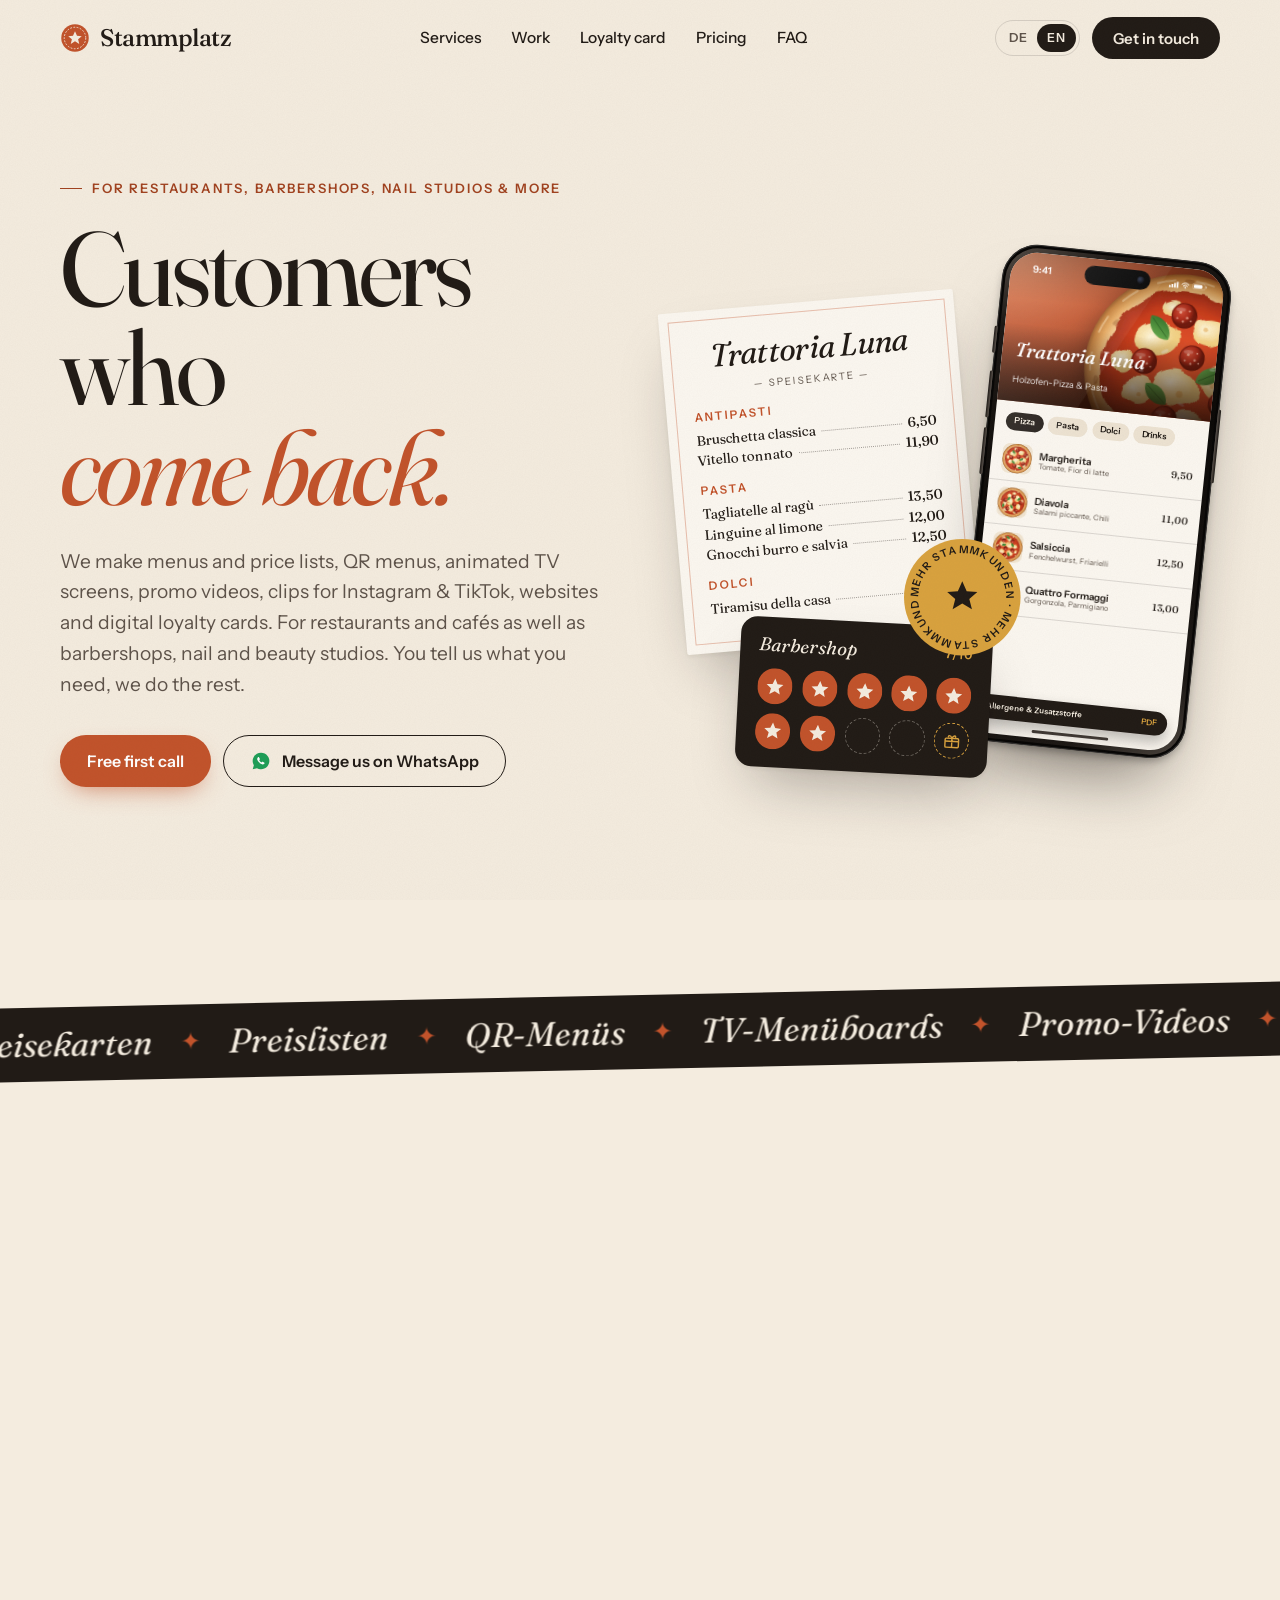
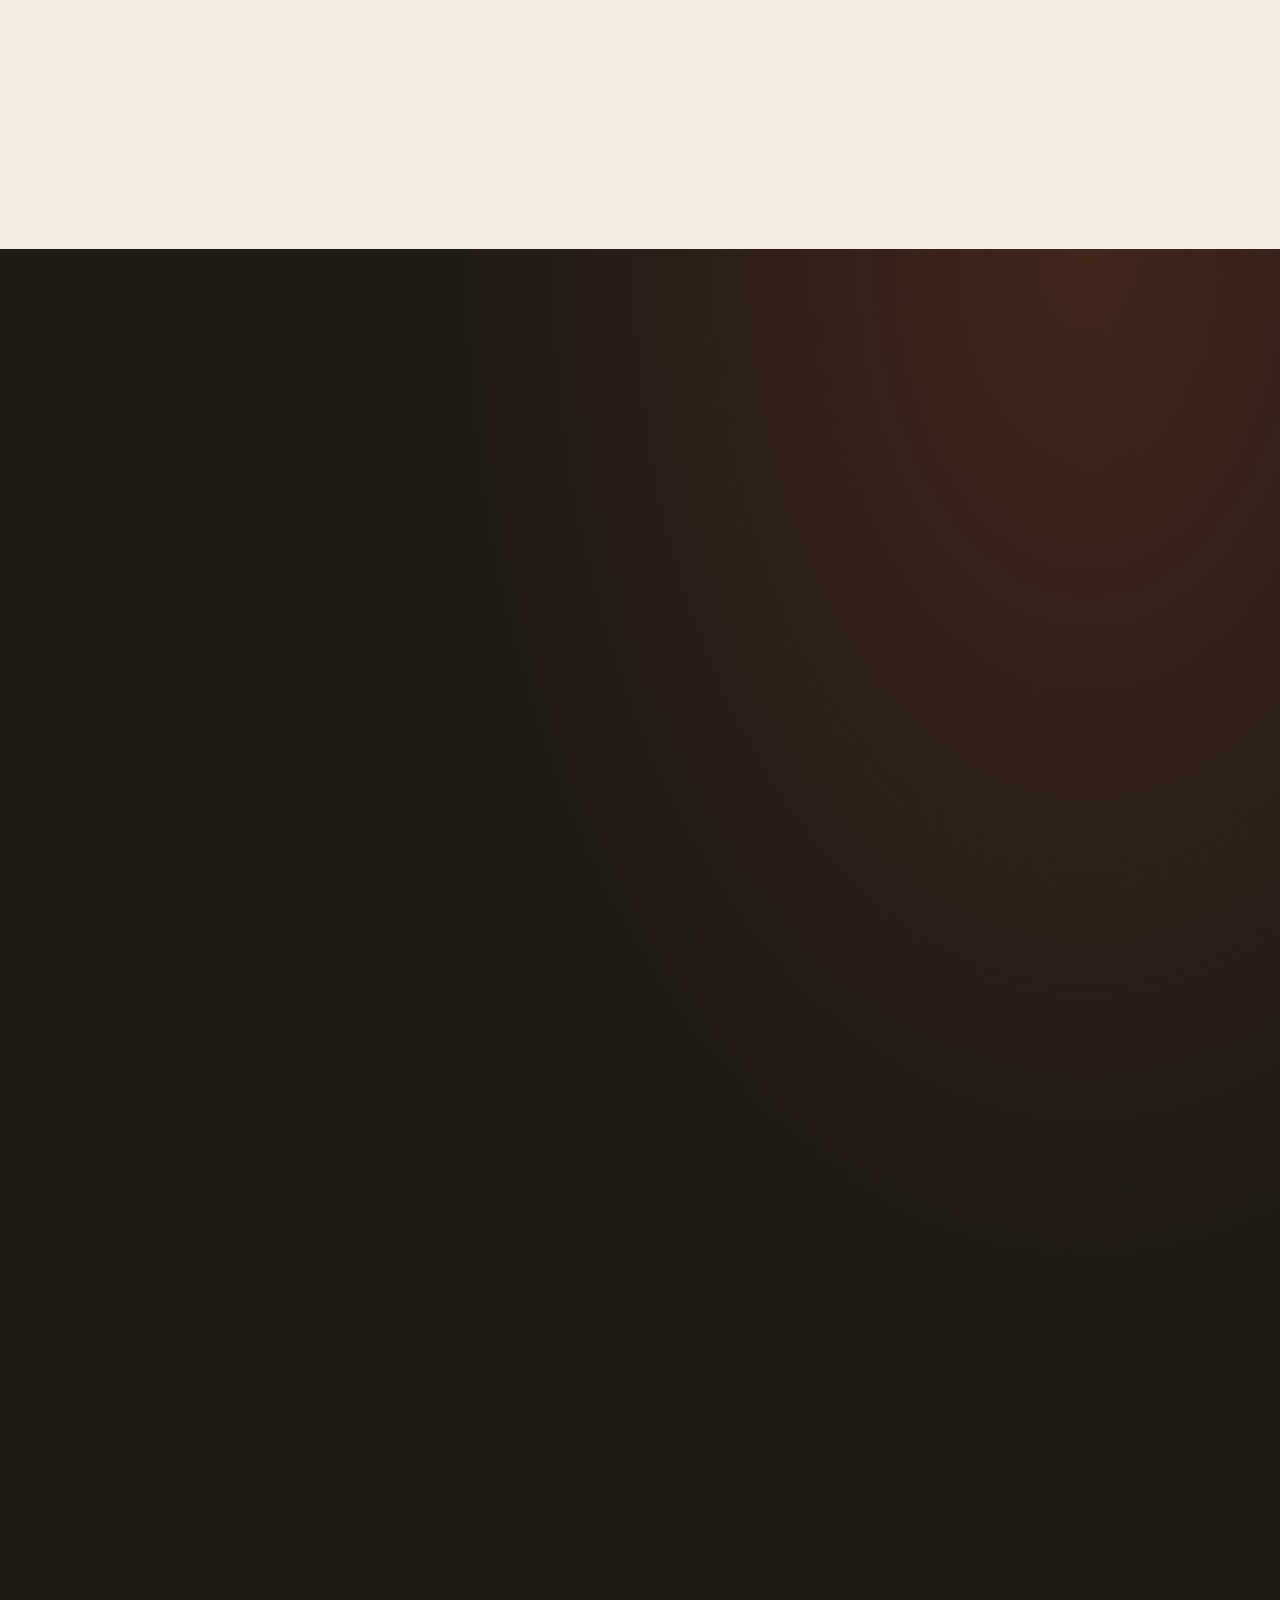
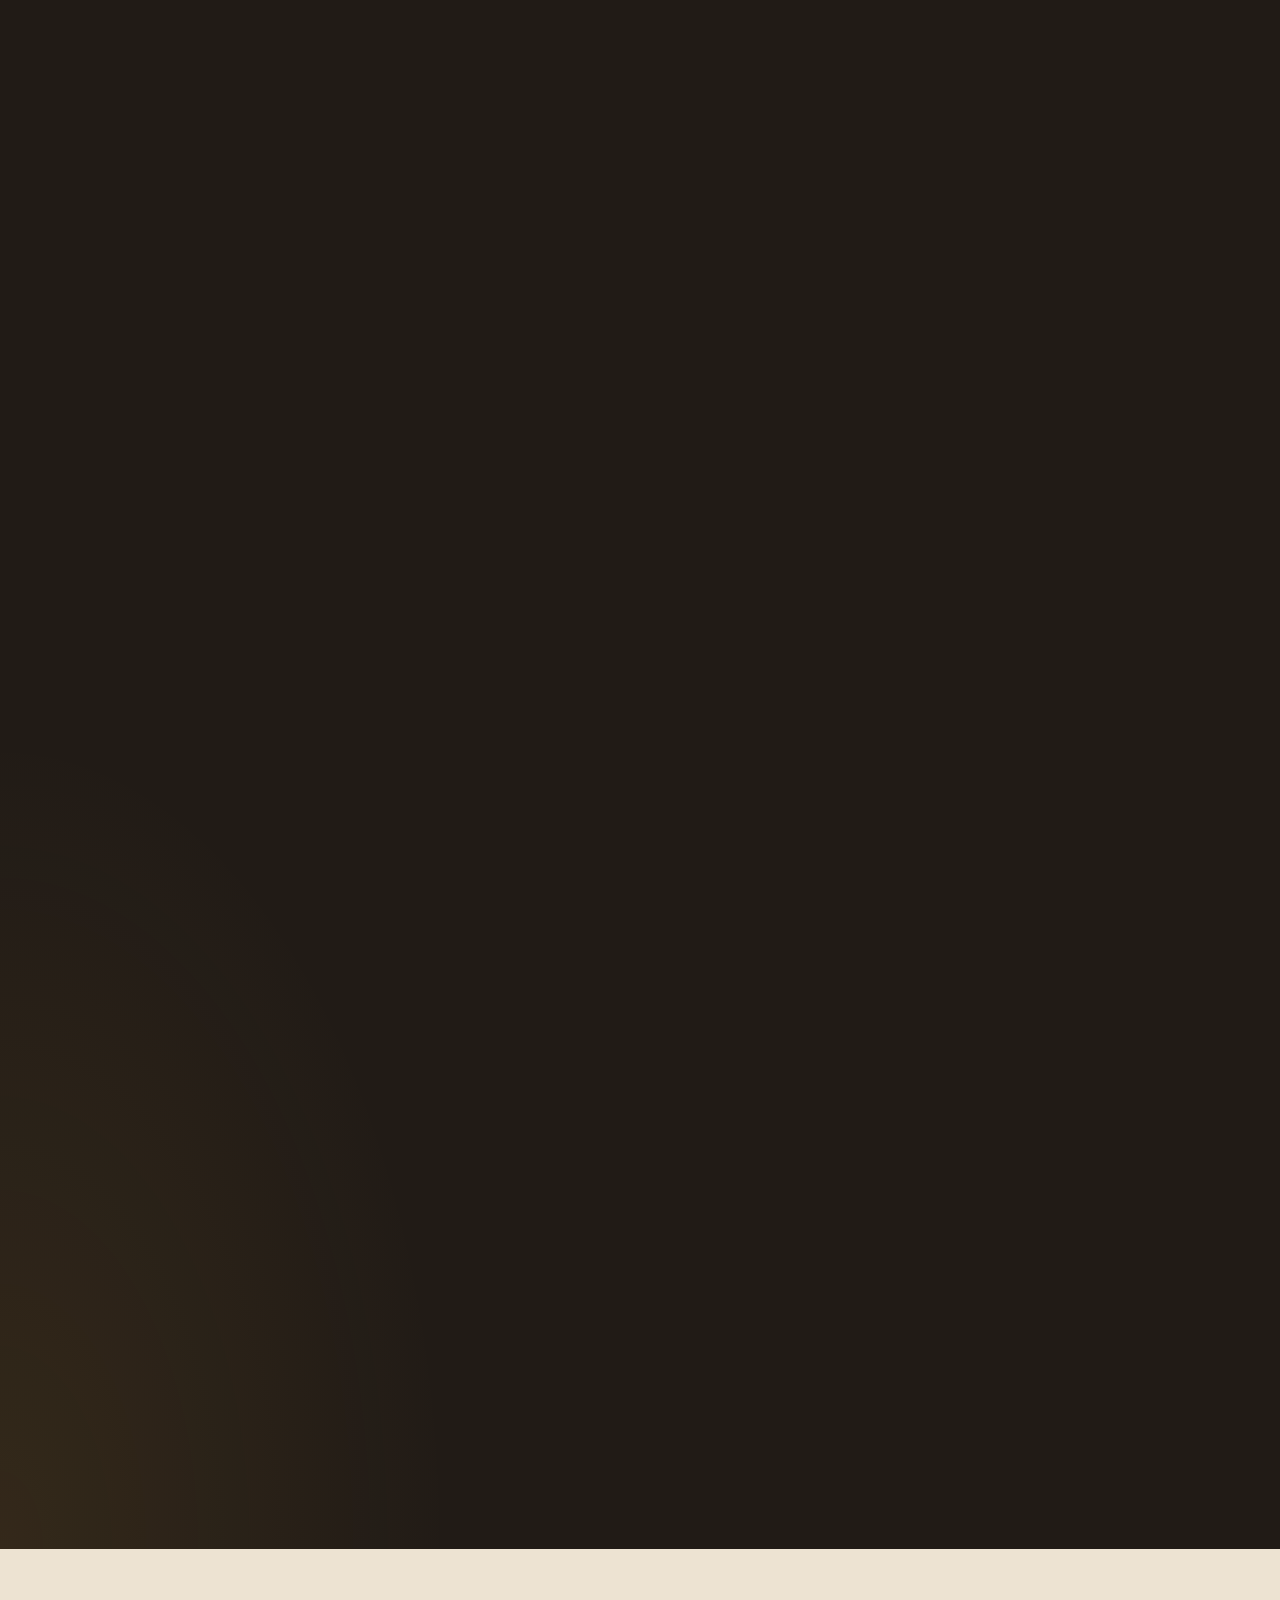
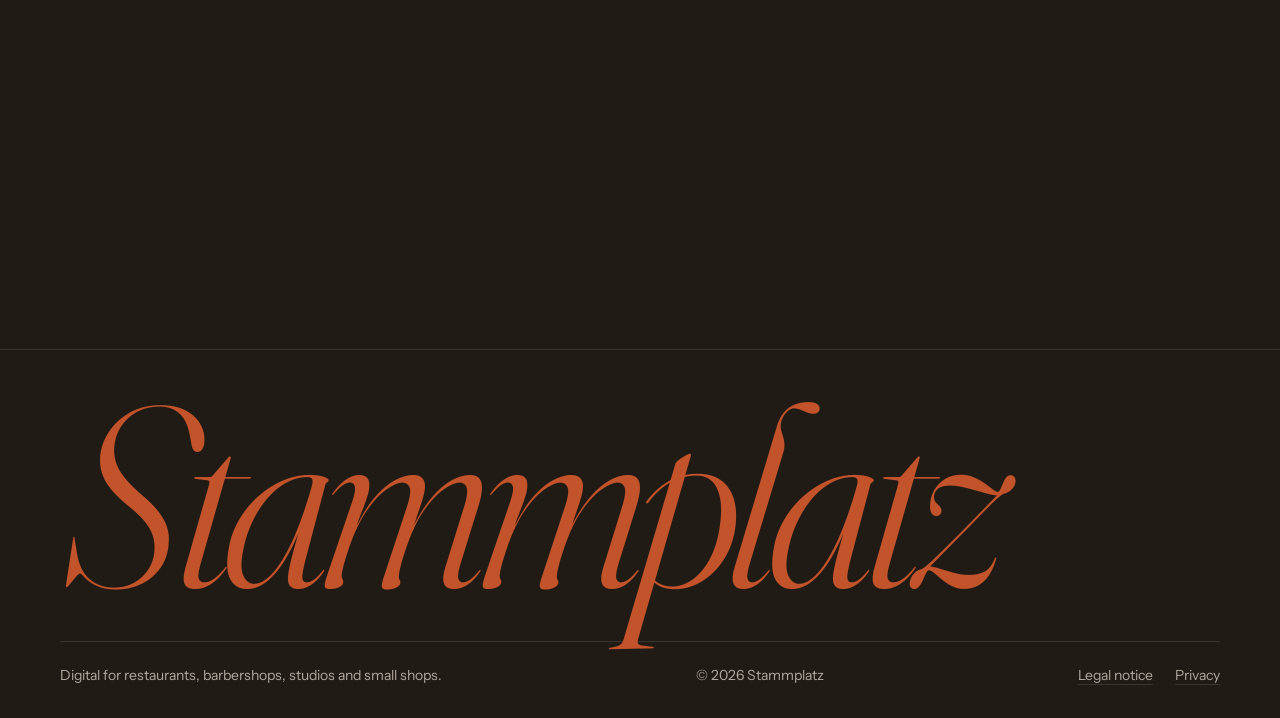
==== commit 76c41551: "Add files via upload" ====
--- a/index.html
+++ b/index.html
@@ -18,7 +18,7 @@
   <!-- Schriften liegen auf der eigenen Seite (schneller, keine Verbindung zu Google) -->
   <link rel="preload" href="assets/fonts/fraunces.woff2" as="font" type="font/woff2" crossorigin>
   <link rel="preload" href="assets/fonts/instrument-sans.woff2" as="font" type="font/woff2" crossorigin>
-  <link rel="stylesheet" href="css/style.css?v=20261123c">
+  <link rel="stylesheet" href="css/style.css?v=20261123d">
   <script>document.documentElement.classList.add('js');</script>
 </head>
 <body id="top">
@@ -945,7 +945,7 @@
   <p class="lb-count" id="lbCount"></p>
 </dialog>
 
-<script src="js/i18n.js?v=20261123c"></script>
-<script src="js/main.js?v=20261123c"></script>
+<script src="js/i18n.js?v=20261123d"></script>
+<script src="js/main.js?v=20261123d"></script>
 </body>
 </html>
--- a/css/style.css
+++ b/css/style.css
@@ -43,7 +43,7 @@
 
 /* ---------- Base ---------- */
 *, *::before, *::after { box-sizing: border-box; }
-html { scroll-behavior: smooth; -webkit-text-size-adjust: 100%; }
+html { scroll-behavior: smooth; -webkit-text-size-adjust: 100%; background: var(--paper); }
 body {
   margin: 0;
   background: var(--paper);
@@ -1083,9 +1083,8 @@
   .nav-open .nav a:nth-child(6) { transition-delay: .2s; }
   .logo, .lang { position: relative; z-index: 2; }
   .nav-open { overflow: hidden; }
-  .site-header, .site-header.scrolled { background: var(--paper); backdrop-filter: none; -webkit-backdrop-filter: none; padding-top: env(safe-area-inset-top); }
-  .site-header.scrolled { box-shadow: 0 1px 0 var(--line); }
-  .site-header::before { content: ""; position: absolute; left: 0; right: 0; bottom: 100%; height: 120px; background: var(--paper); }
+  /* Handy/Tablet: Kopfzeile steht nur oben und scrollt mit weg – nichts kann darüber durchscheinen */
+  .site-header, .site-header.scrolled { position: absolute; background: var(--paper); backdrop-filter: none; -webkit-backdrop-filter: none; box-shadow: none; transition: none; }
   .nav-open .site-header { background: transparent; box-shadow: none; backdrop-filter: none; -webkit-backdrop-filter: none; }
 
   .hero-grid, .feature-grid, .about-grid, .contact-grid { grid-template-columns: 1fr; }
